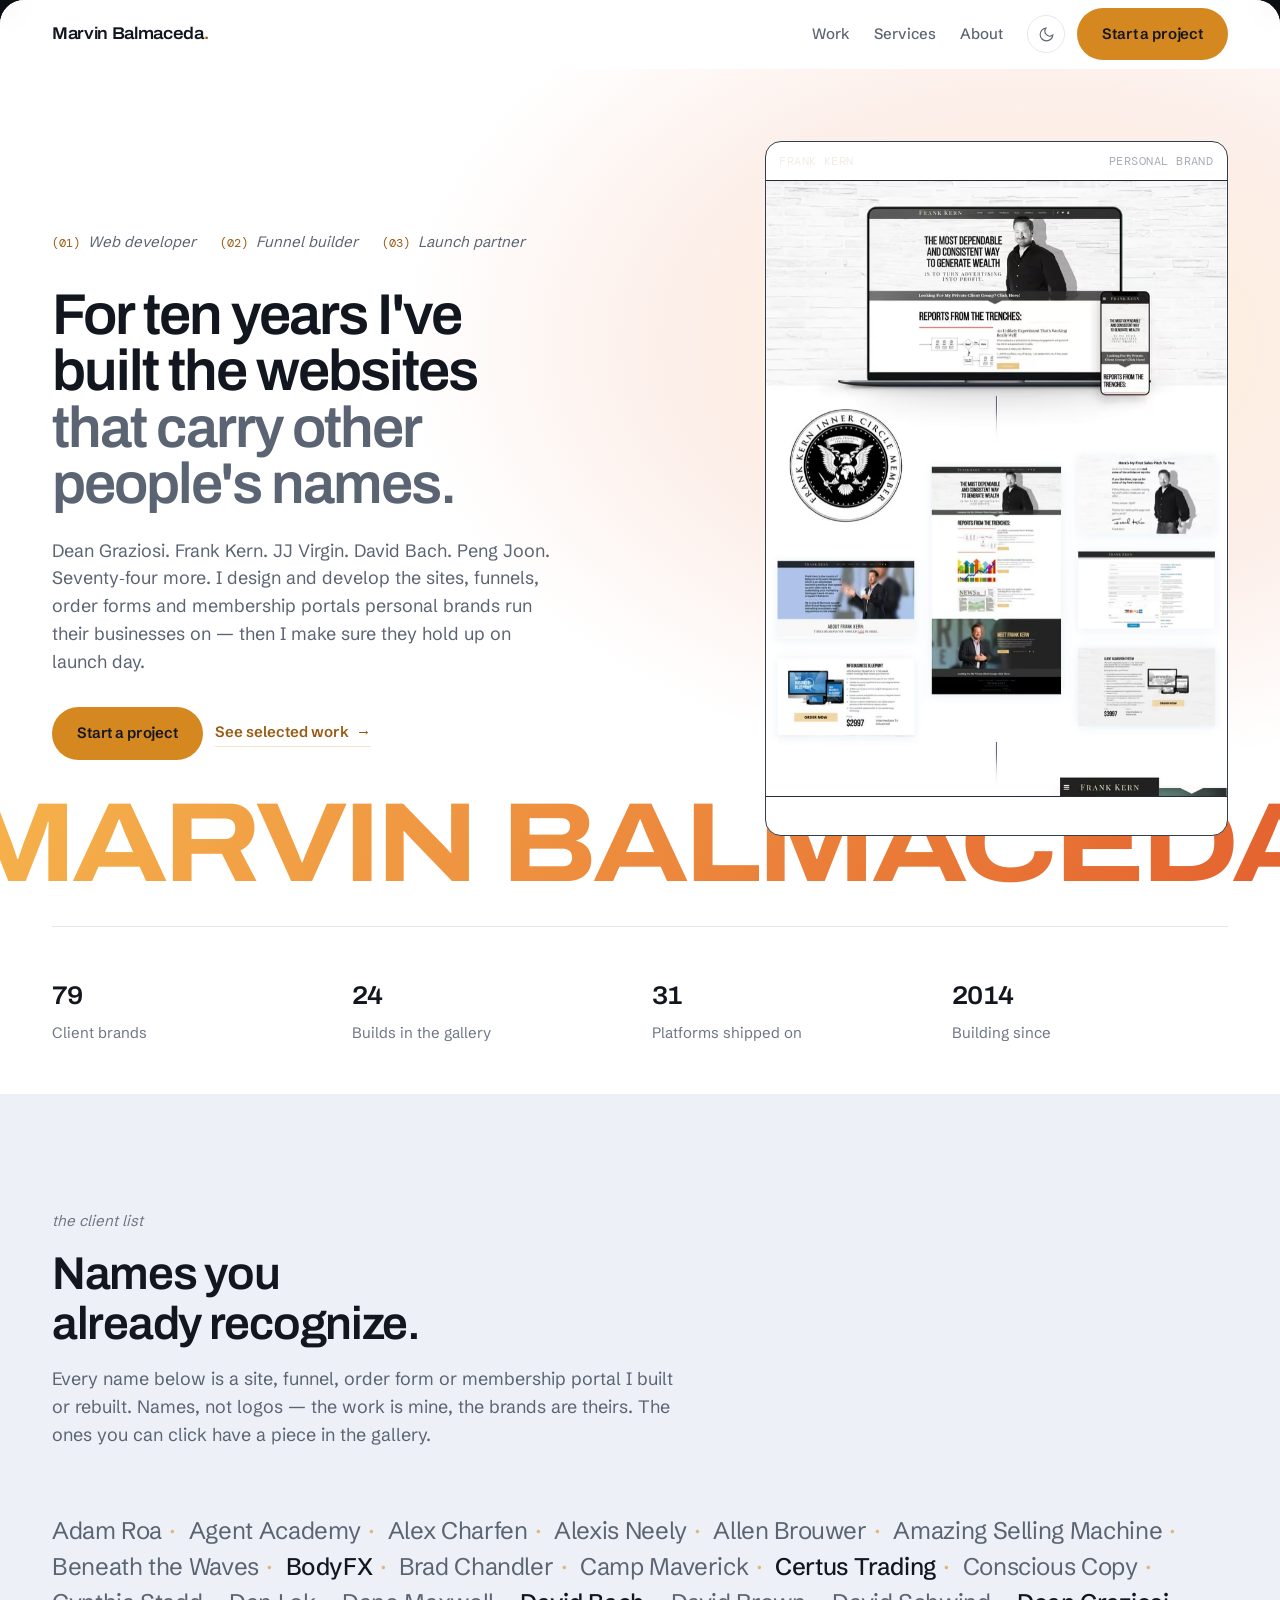
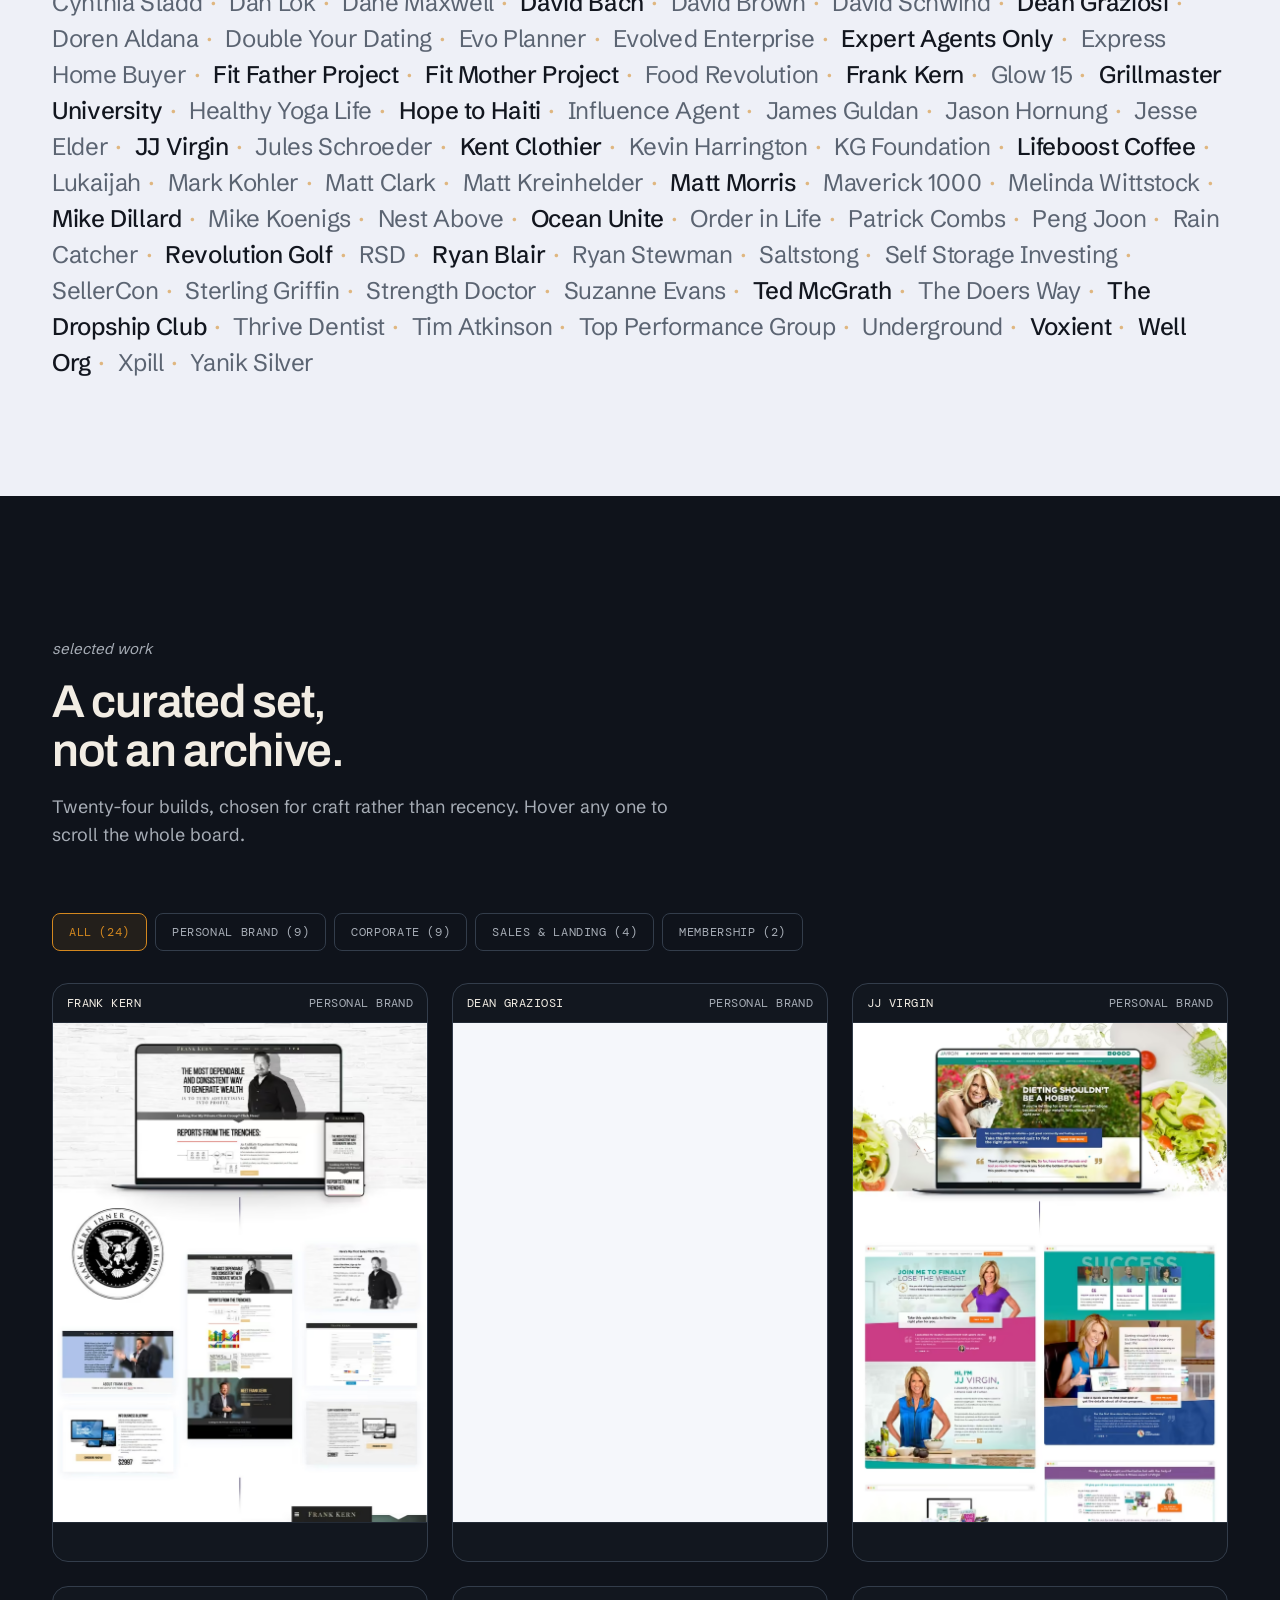
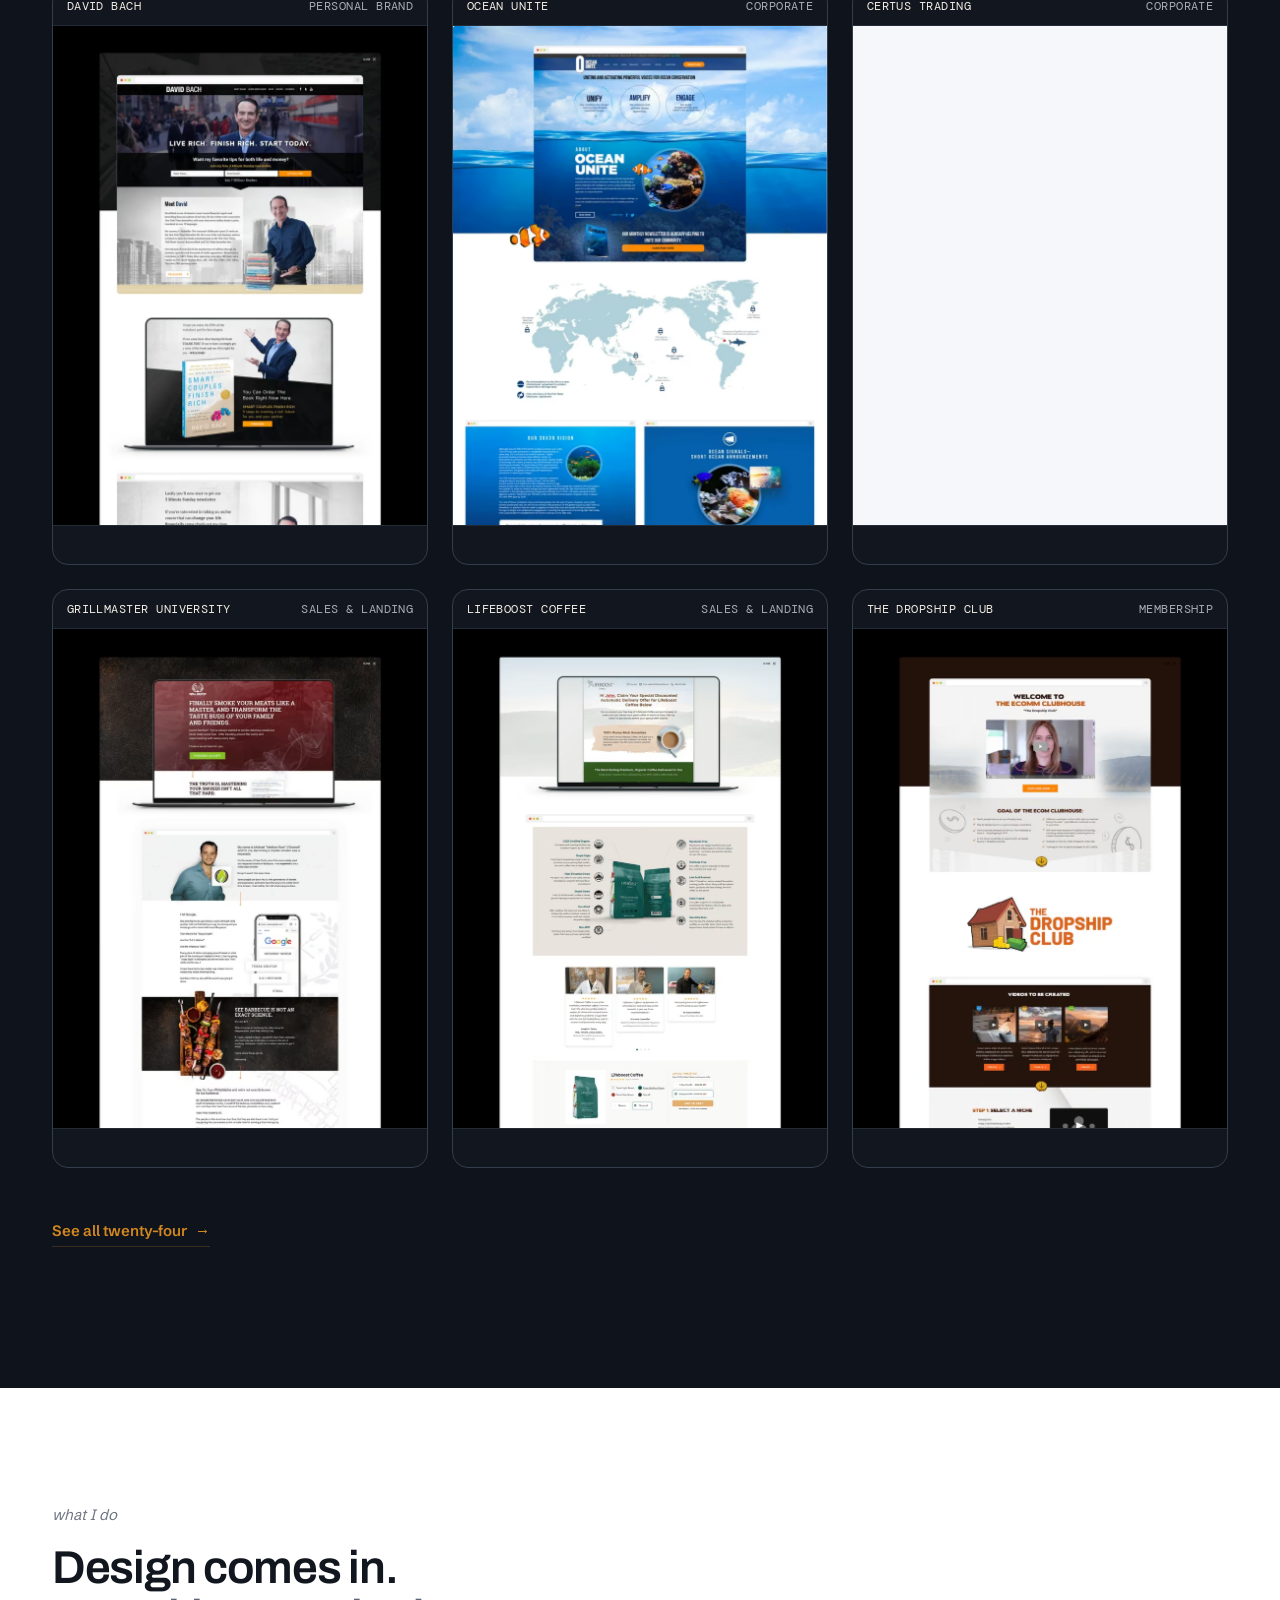
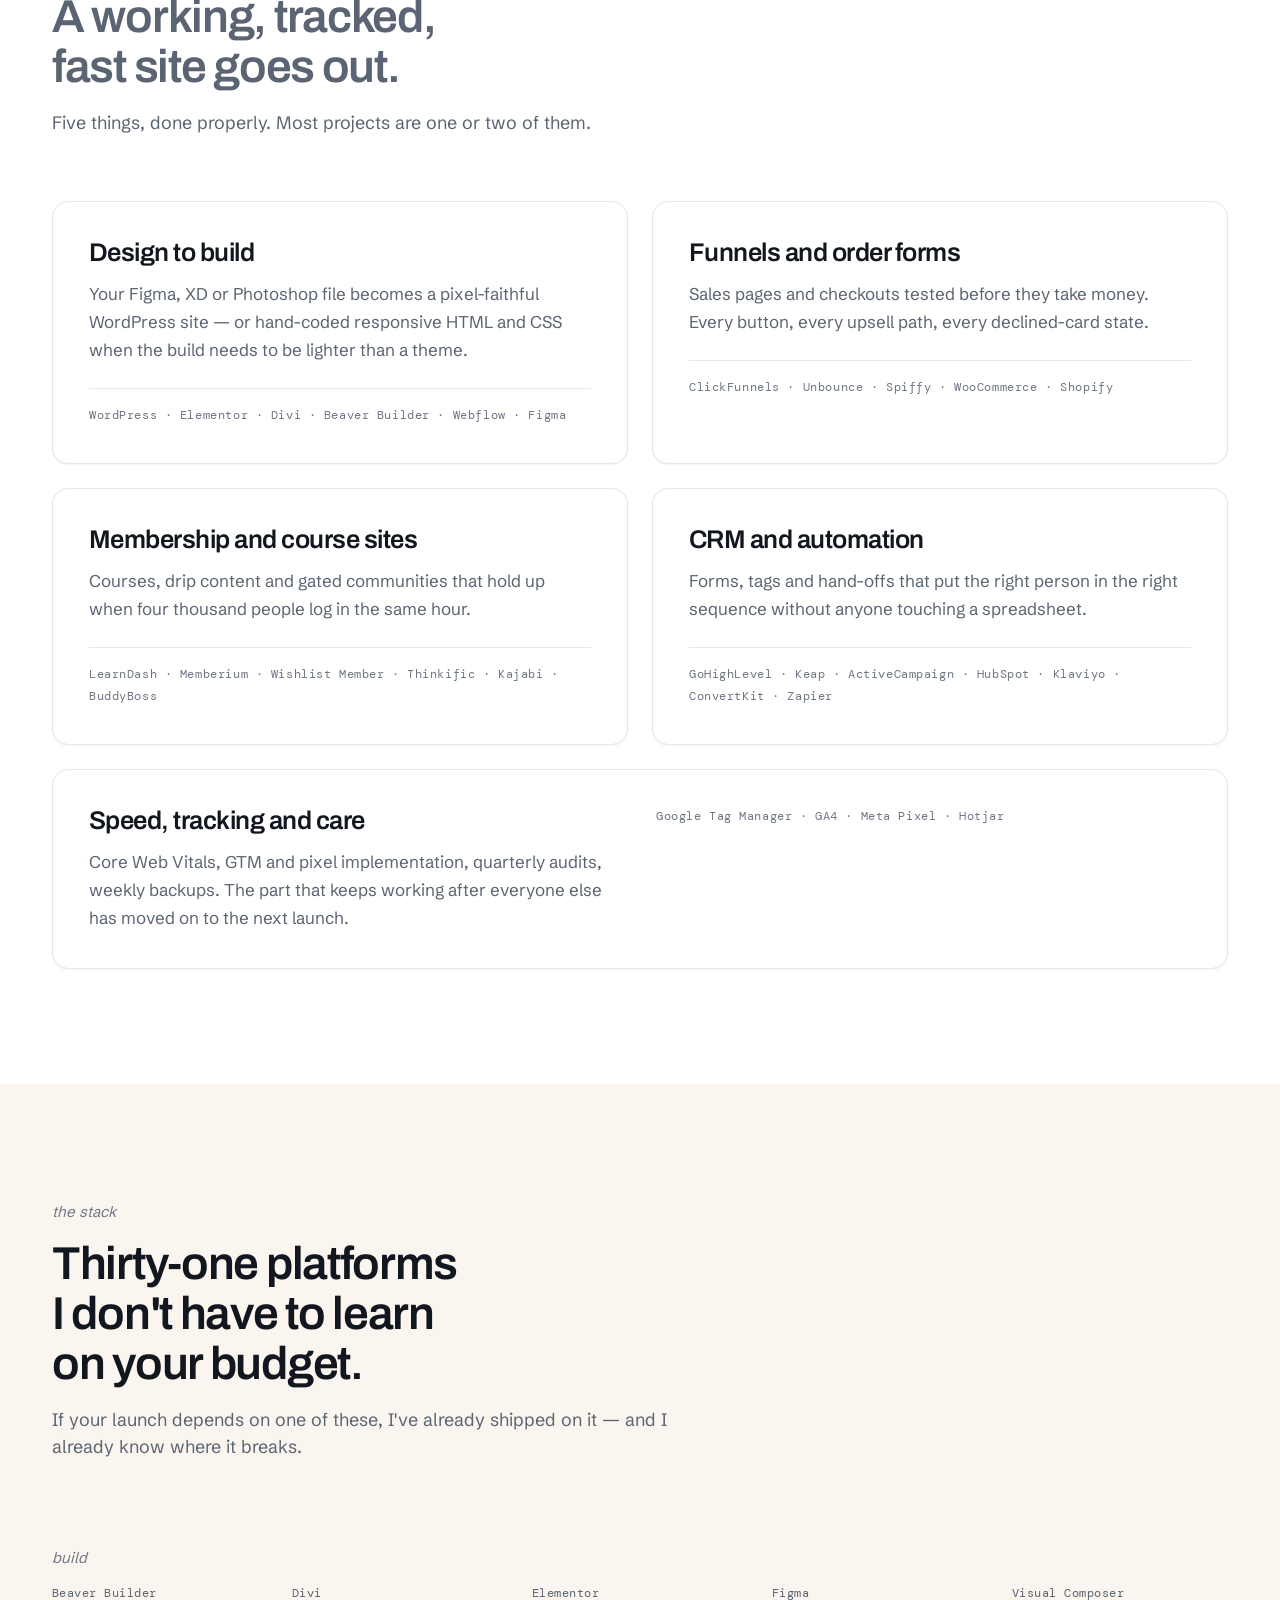
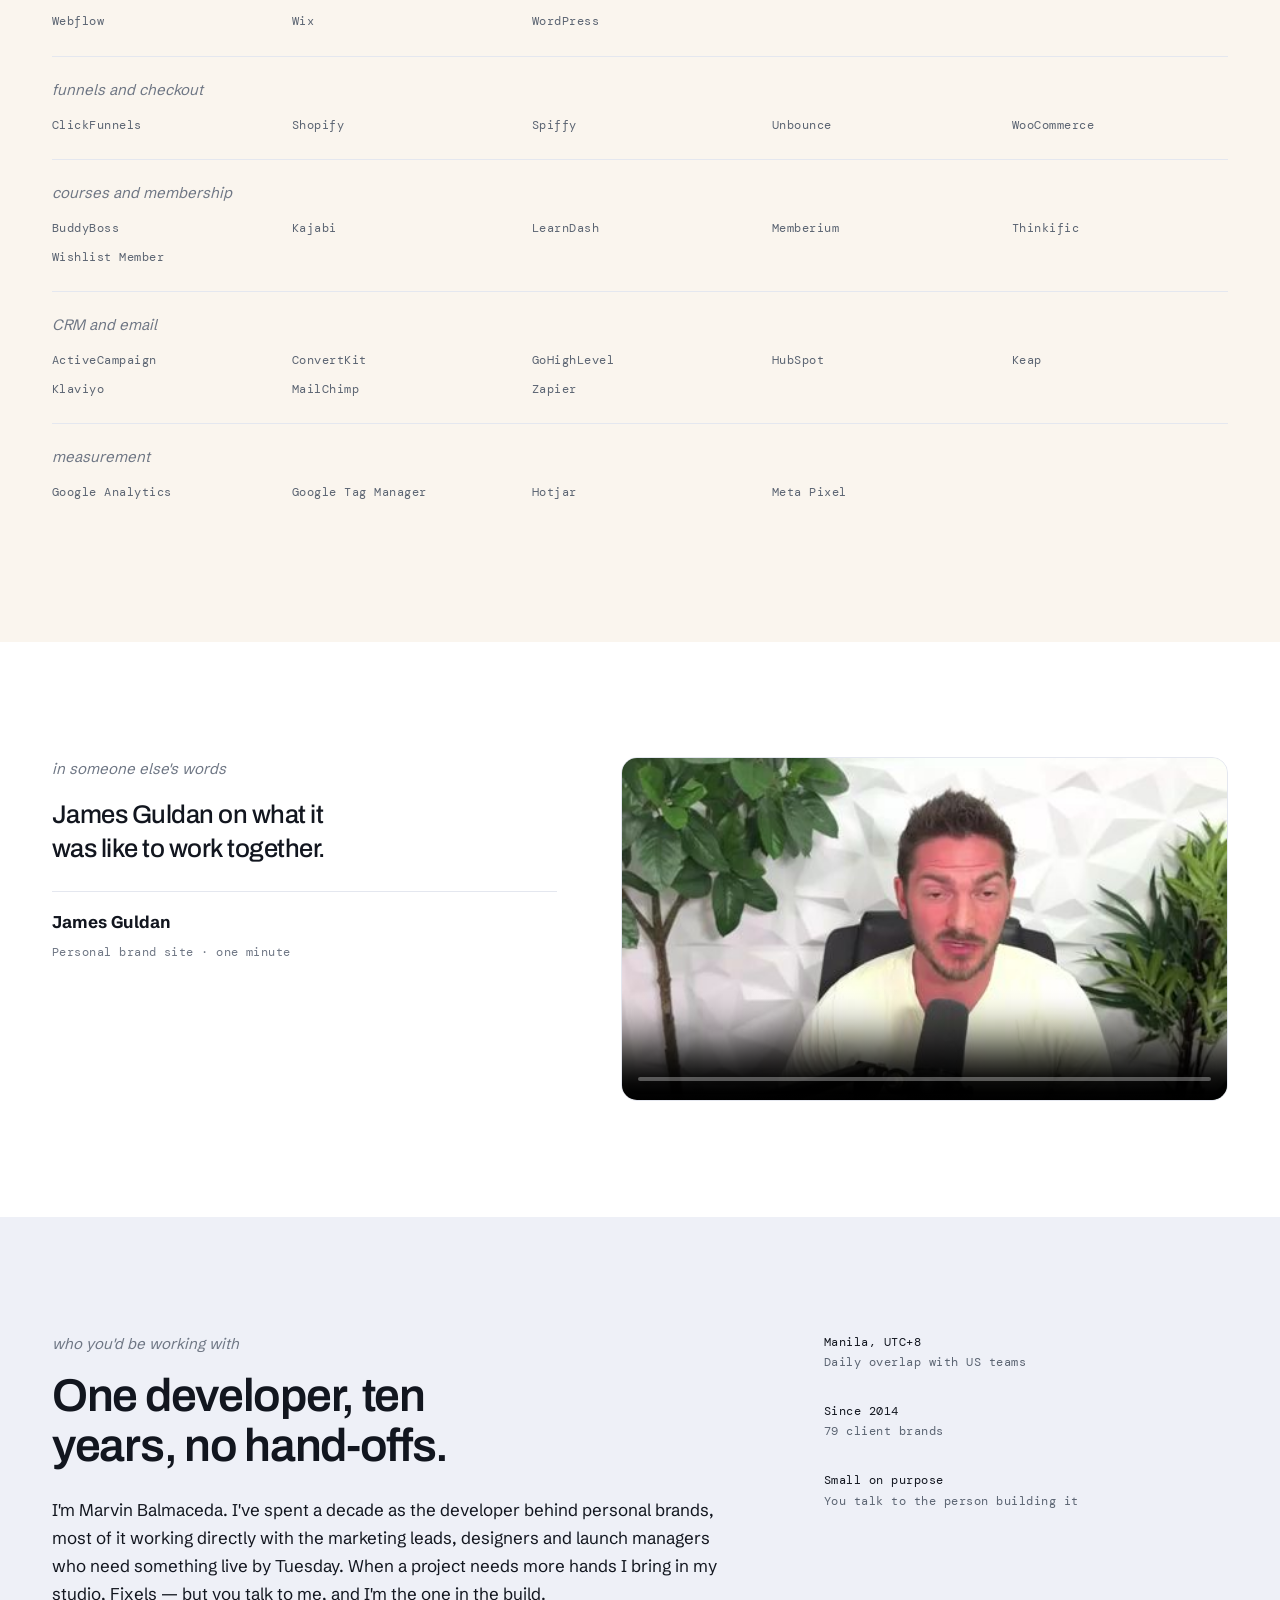
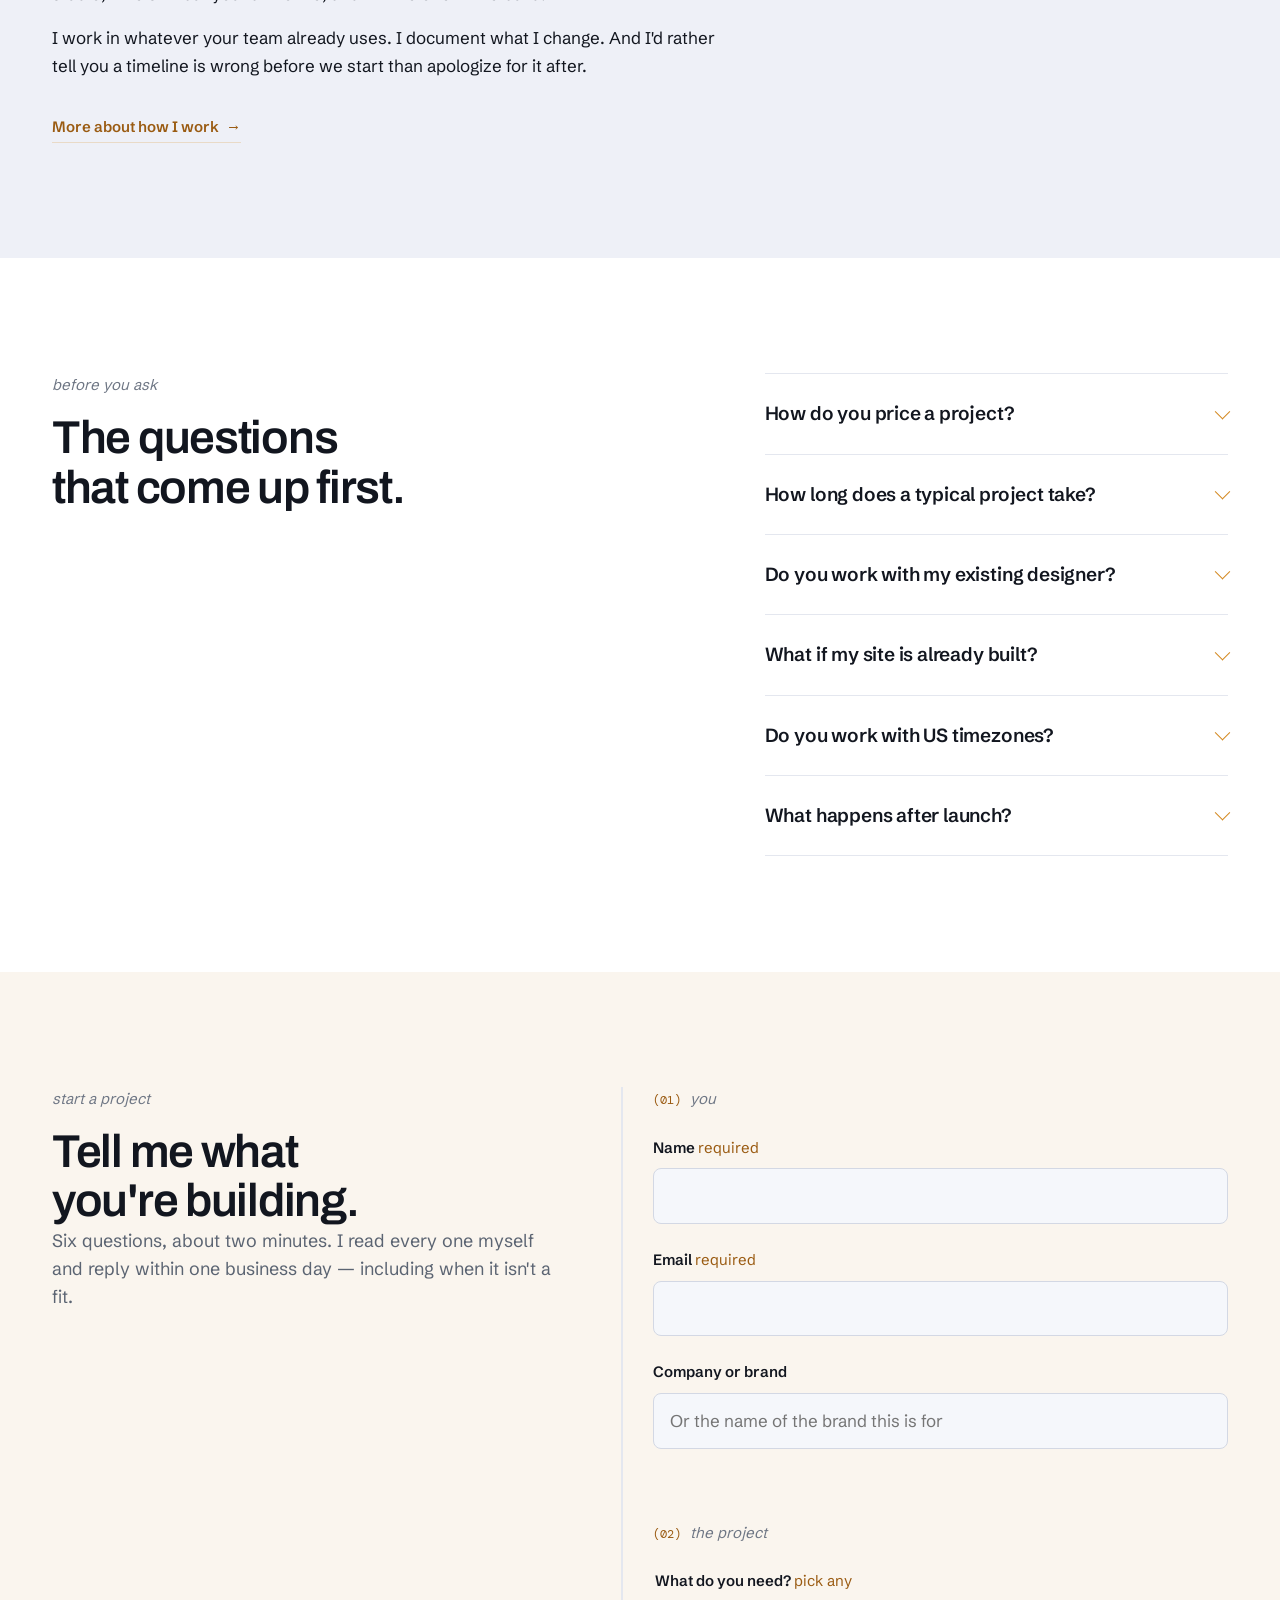
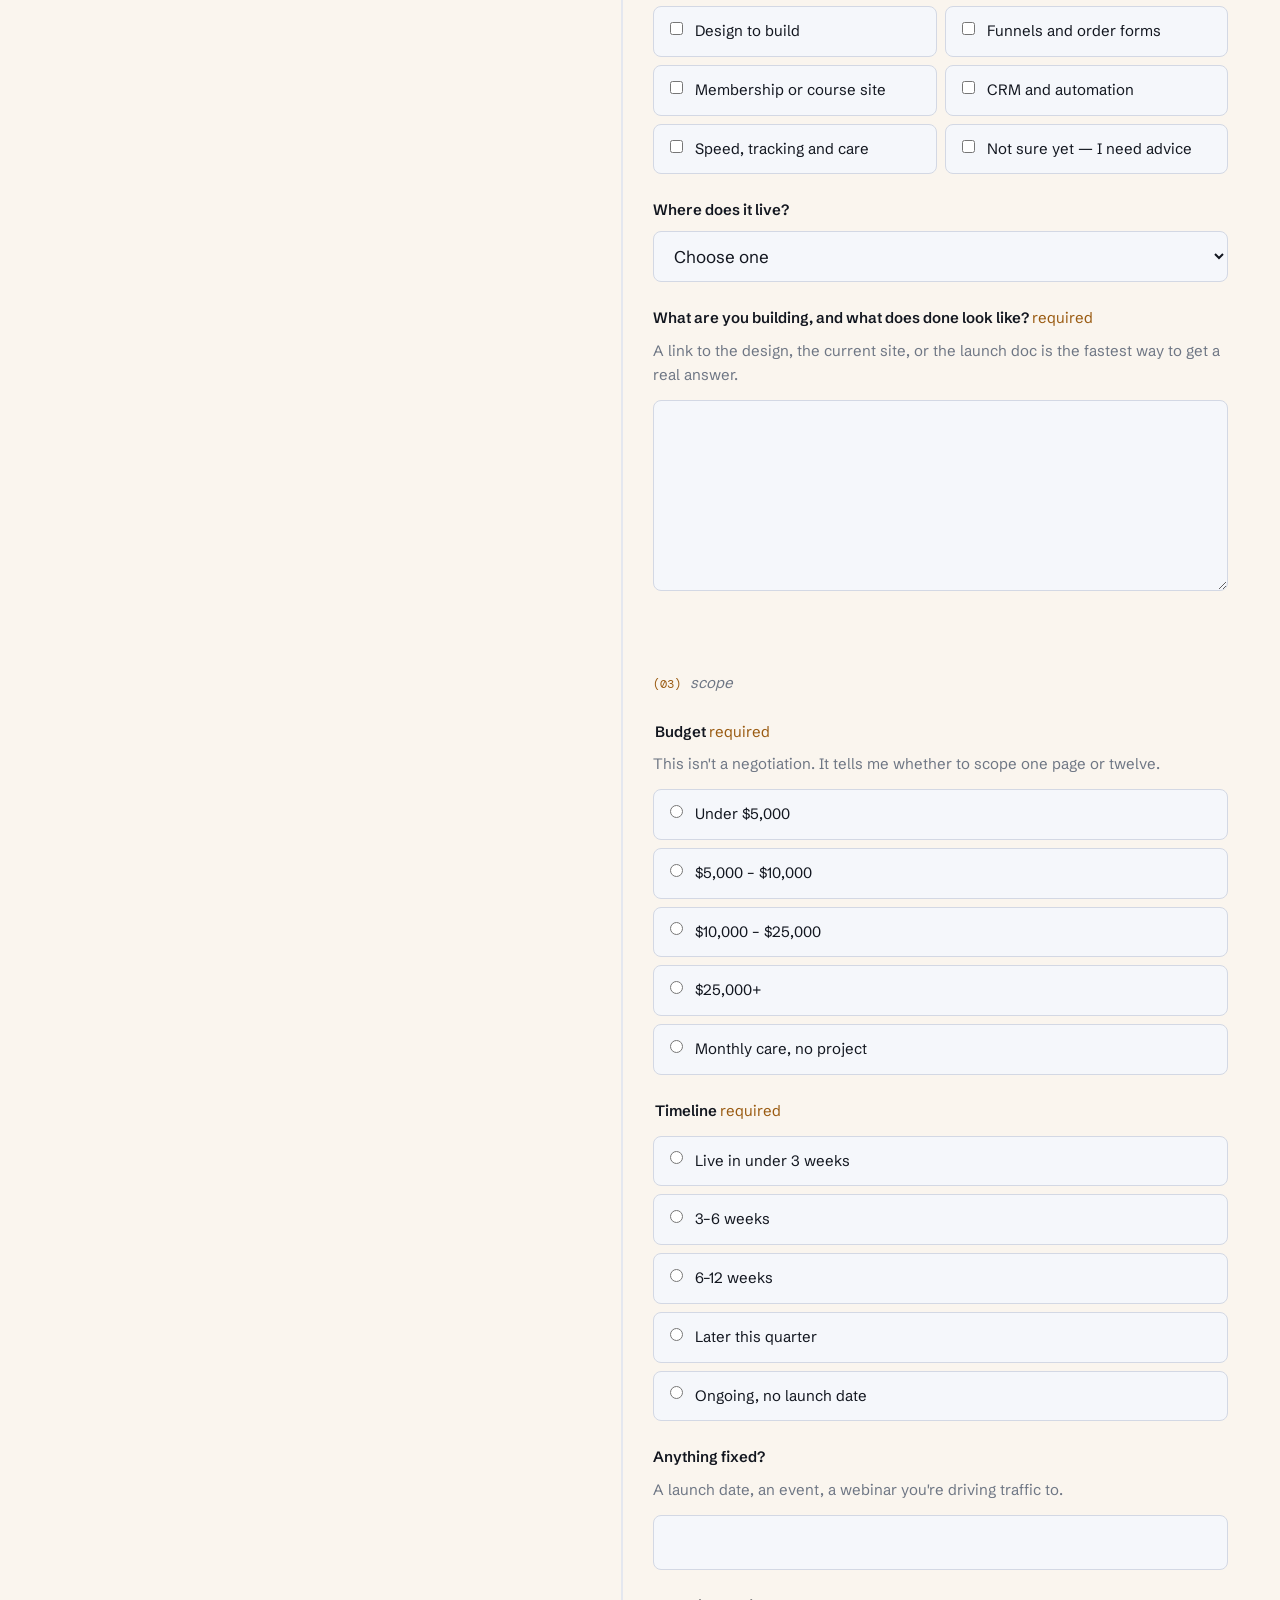
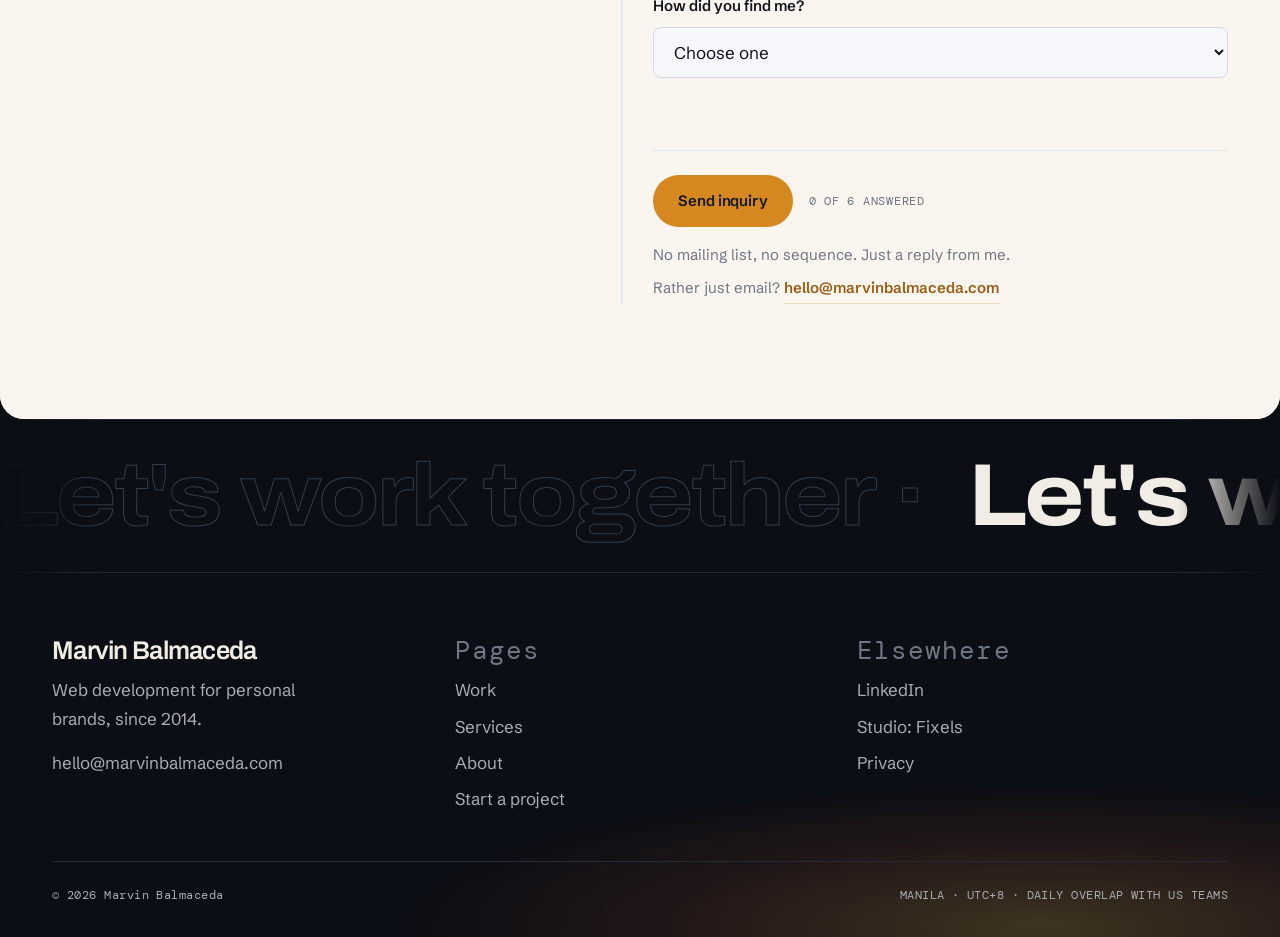
==== index.html @ 87df832a "mysite version 1" ====
<!doctype html>
<html lang="en">
<head>
<meta charset="utf-8">
<meta name="viewport" content="width=device-width, initial-scale=1">
<title>Marvin Balmaceda — Web developer for personal brands</title>
<meta name="description" content="For ten years I've built the sites, funnels, order forms and membership portals behind 79 recognizable personal brands — Dean Graziosi, Frank Kern, JJ Virgin, David Bach. Design in, working site out.">
<link rel="canonical" href="https://marvinbalmaceda.com/">
<!--HEAD-->
<meta name="color-scheme" content="light dark">
<meta name="theme-color" content="#FFFFFF" media="(prefers-color-scheme: light)">
<meta name="theme-color" content="#0B0E14" media="(prefers-color-scheme: dark)">
<meta name="twitter:card" content="summary_large_image">

<!-- Theme, resolved before first paint so there is no flash of the wrong one.
     Kept inline and tiny on purpose: an external file would race the stylesheet. -->
<script>
  (function () {
    var t = localStorage.getItem('theme');
    if (t) document.documentElement.dataset.theme = t;
    document.documentElement.className = 'js';
  })();
</script>

<link rel="preload" href="fonts/archivo-var.woff2" as="font" type="font/woff2" crossorigin>
<link rel="preload" href="fonts/schibsted-var.woff2" as="font" type="font/woff2" crossorigin>
<link rel="stylesheet" href="css/tokens.css">
<link rel="stylesheet" href="css/base.css">
<link rel="stylesheet" href="css/components.css">
<link rel="stylesheet" href="css/sections.css">
<link rel="icon" href="img/favicon.svg" type="image/svg+xml">
        <!--/HEAD-->

<script type="application/ld+json">
{
  "@context": "https://schema.org",
  "@graph": [
    {
      "@type": "Person",
      "@id": "https://marvinbalmaceda.com/#marvin",
      "name": "Marvin Balmaceda",
      "url": "https://marvinbalmaceda.com/",
      "jobTitle": "Web Developer",
      "description": "Web developer specialising in sites, funnels, order forms and membership portals for personal brands.",
      "address": { "@type": "PostalAddress", "addressCountry": "PH" },
      "knowsAbout": ["WordPress","Elementor","ClickFunnels","LearnDash","Memberium","GoHighLevel","Keap","ActiveCampaign","WooCommerce","Shopify","Kajabi","BuddyBoss","Thinkific","Webflow","Zapier","Google Tag Manager"]
    },
    {
      "@type": "ProfessionalService",
      "@id": "https://marvinbalmaceda.com/#practice",
      "name": "Marvin Balmaceda — Web Development",
      "url": "https://marvinbalmaceda.com/",
      "provider": { "@id": "https://marvinbalmaceda.com/#marvin" },
      "areaServed": "Worldwide",
      "hasOfferCatalog": {
        "@type": "OfferCatalog",
        "name": "Services",
        "itemListElement": [
          { "@type": "Offer", "itemOffered": { "@type": "Service", "name": "Design to build" } },
          { "@type": "Offer", "itemOffered": { "@type": "Service", "name": "Funnels and order forms" } },
          { "@type": "Offer", "itemOffered": { "@type": "Service", "name": "Membership and course sites" } },
          { "@type": "Offer", "itemOffered": { "@type": "Service", "name": "CRM and automation" } },
          { "@type": "Offer", "itemOffered": { "@type": "Service", "name": "Speed, tracking and care" } }
        ]
      }
    },
    {
      "@type": "FAQPage",
      "@id": "https://marvinbalmaceda.com/#faq",
      "mainEntity": [
        { "@type": "Question", "name": "How do you price a project?", "acceptedAnswer": { "@type": "Answer", "text": "Every project is a fixed fee against a written scope, quoted after one short conversation. You know the number before anything starts. If the scope changes I send a change note with a new number before I build it." } },
        { "@type": "Question", "name": "How long does a typical project take?", "acceptedAnswer": { "@type": "Answer", "text": "A landing page or order form is usually days. A full brand site is three to six weeks depending on how settled the design is. A membership or course build runs longer because the testing matters more than the building." } },
        { "@type": "Question", "name": "Do you work with my existing designer?", "acceptedAnswer": { "@type": "Answer", "text": "Often. A large share of my work is building someone else's design faithfully — Figma, XD or Photoshop. I flag the places a design will fight the platform before I start, not after." } },
        { "@type": "Question", "name": "What if my site is already built?", "acceptedAnswer": { "@type": "Answer", "text": "Then it is a rebuild, a rescue or a care plan. I audit what is there first and tell you which of the three it actually is, even when that is the smaller job." } },
        { "@type": "Question", "name": "Do you work with US timezones?", "acceptedAnswer": { "@type": "Answer", "text": "Yes. I am in Manila, UTC+8, and I hold a daily overlap with US teams. Most clients have never found the timezone to be the constraint." } },
        { "@type": "Question", "name": "What happens after launch?", "acceptedAnswer": { "@type": "Answer", "text": "Either I hand over documented and you take it from there, or I stay on a flat monthly retainer for updates, backups, speed and tracking. Both are fine. Neither is automatic." } }
      ]
    }
  ]
}
</script>
</head>

<body>
<a class="skip" href="#main">Skip to content</a>

<div class="page">

  <!--NAV-->
<header class="nav" id="nav">
    <div class="wrap nav__inner">
      <a class="nav__mark" href="index.html">Marvin Balmaceda<span class="dot">.</span></a>
      <nav class="nav__links" id="navlinks" aria-label="Main">
        <a href="work.html">Work</a>
        <a href="services.html">Services</a>
        <a href="about.html">About</a>
        <a class="btn btn--primary nav__cta-m" href="start.html">Start a project</a>
      </nav>
      <div class="nav__tools">
        <button class="theme-toggle" id="theme" type="button" aria-label="Switch to dark theme">
          <svg class="i-moon" viewBox="0 0 24 24" aria-hidden="true"><path d="M21 12.8A9 9 0 1 1 11.2 3a7 7 0 0 0 9.8 9.8Z"/></svg>
          <svg class="i-sun" viewBox="0 0 24 24" aria-hidden="true"><circle cx="12" cy="12" r="4"/><path d="M12 2v2m0 16v2M2 12h2m16 0h2M4.9 4.9l1.4 1.4m11.4 11.4 1.4 1.4M19.1 4.9l-1.4 1.4M6.3 17.7l-1.4 1.4"/></svg>
        </button>
        <a class="btn btn--primary nav__cta" href="start.html">Start a project</a>
        <button class="nav__burger" id="burger" type="button" aria-label="Open menu" aria-expanded="false" aria-controls="navlinks">
          <span></span><span></span><span></span>
        </button>
      </div>
    </div>
  </header>
        <!--/NAV-->

  <main id="main">

    <!-- ============ HERO ============ -->
    <section class="hero">
      <div class="hero__glow" aria-hidden="true"></div>
      <span class="hero__ghost" aria-hidden="true">MARVIN BALMACEDA</span>

      <div class="wrap hero__inner">
        <div class="hero__type">
          <ol class="roles">
            <li><span>(01)</span> <em>Web developer</em></li>
            <li><span>(02)</span> <em>Funnel builder</em></li>
            <li><span>(03)</span> <em>Launch partner</em></li>
          </ol>
          <h1>For ten years I've built the websites <span class="dim">that carry other people's names.</span></h1>
          <p class="lede">Dean Graziosi. Frank Kern. JJ Virgin. David Bach. Peng Joon. Seventy&#8209;four more. I design and develop the sites, funnels, order forms and membership portals personal brands run their businesses on — then I make sure they hold up on launch day.</p>
          <div class="hero__cta">
            <a class="btn btn--primary" href="#inquiry">Start a project</a>
            <a class="link-arrow" href="#work">See selected work <span aria-hidden="true">&rarr;</span></a>
          </div>
        </div>

        <!-- The work occludes his name. That is the thesis, rendered literally. -->
        <div class="hero__figure">
          <!--HERO_CARD-->
        <article class="work-card reveal" data-cat="personal-brand" style="--pan:26.14%;--reveal-delay:0ms">
          <a class="work-card__link" href="#p-frank-kern" data-piece="frank-kern">
            <span class="work-card__chrome">
              <span class="work-card__client">Frank Kern</span>
              <span class="work-card__cat">Personal Brand</span>
            </span>
            <span class="work-card__frame">
              <picture>
                <source srcset="img/work/frank-kern.avif" type="image/avif">
                <source srcset="img/work/frank-kern.webp" type="image/webp">
                <img src="img/work/frank-kern.jpg" alt="Frank Kern — website built by Marvin Balmaceda"
                     width="760" height="1372"
                     fetchpriority="high" decoding="async">
              </picture>
            </span>
            <span class="work-card__spec">
              <span class="work-card__height"></span>
              <span class="work-card__view">Open</span>
            </span>
          </a>
        </article>
        <!--/HERO_CARD-->
        </div>
      </div>
    </section>

    <!-- ============ STATS ============ -->
    <section class="band-base">
      <div class="wrap">
        <dl class="stats">
          <div><dt class="stat__n">79</dt><dd class="stat__l">Client brands</dd></div>
          <div><dt class="stat__n">24</dt><dd class="stat__l">Builds in the gallery</dd></div>
          <div><dt class="stat__n">31</dt><dd class="stat__l">Platforms shipped on</dd></div>
          <div><dt class="stat__n">2014</dt><dd class="stat__l">Building since</dd></div>
        </dl>
      </div>
    </section>

    <!-- ============ NAME WALL ============ -->
    <section class="section band-tint" id="clients">
      <div class="wrap">
        <div class="section-head reveal">
          <p class="label">the client list</p>
          <h2>Names you already recognize.</h2>
          <p class="lede">Every name below is a site, funnel, order form or membership portal I built or rebuilt. Names, not logos — the work is mine, the brands are theirs. The ones you can click have a piece in the gallery.</p>
        </div>
        <p class="namewall reveal">
        <!--NAMES-->
        <span>Adam Roa</span><i>&middot;</i>
        <span>Agent Academy</span><i>&middot;</i>
        <span>Alex Charfen</span><i>&middot;</i>
        <span>Alexis Neely</span><i>&middot;</i>
        <span>Allen Brouwer</span><i>&middot;</i>
        <span>Amazing Selling Machine</span><i>&middot;</i>
        <span>Beneath the Waves</span><i>&middot;</i>
        <a href="#p-bodyfx">BodyFX</a><i>&middot;</i>
        <span>Brad Chandler</span><i>&middot;</i>
        <span>Camp Maverick</span><i>&middot;</i>
        <a href="#p-certus-trading">Certus Trading</a><i>&middot;</i>
        <span>Conscious Copy</span><i>&middot;</i>
        <span>Cynthia Stadd</span><i>&middot;</i>
        <span>Dan Lok</span><i>&middot;</i>
        <span>Dane Maxwell</span><i>&middot;</i>
        <a href="#p-david-bach">David Bach</a><i>&middot;</i>
        <span>David Brown</span><i>&middot;</i>
        <span>David Schwind</span><i>&middot;</i>
        <a href="#p-dean-graziosi">Dean Graziosi</a><i>&middot;</i>
        <span>Doren Aldana</span><i>&middot;</i>
        <span>Double Your Dating</span><i>&middot;</i>
        <span>Evo Planner</span><i>&middot;</i>
        <span>Evolved Enterprise</span><i>&middot;</i>
        <a href="#p-expert-agents">Expert Agents Only</a><i>&middot;</i>
        <span>Express Home Buyer</span><i>&middot;</i>
        <a href="#p-fit-father">Fit Father Project</a><i>&middot;</i>
        <a href="#p-fit-mother">Fit Mother Project</a><i>&middot;</i>
        <span>Food Revolution</span><i>&middot;</i>
        <a href="#p-frank-kern">Frank Kern</a><i>&middot;</i>
        <span>Glow 15</span><i>&middot;</i>
        <a href="#p-grillmaster">Grillmaster University</a><i>&middot;</i>
        <span>Healthy Yoga Life</span><i>&middot;</i>
        <a href="#p-hope-to-haiti">Hope to Haiti</a><i>&middot;</i>
        <span>Influence Agent</span><i>&middot;</i>
        <span>James Guldan</span><i>&middot;</i>
        <span>Jason Hornung</span><i>&middot;</i>
        <span>Jesse Elder</span><i>&middot;</i>
        <a href="#p-jj-virgin">JJ Virgin</a><i>&middot;</i>
        <span>Jules Schroeder</span><i>&middot;</i>
        <a href="#p-kent-clothier">Kent Clothier</a><i>&middot;</i>
        <span>Kevin Harrington</span><i>&middot;</i>
        <span>KG Foundation</span><i>&middot;</i>
        <a href="#p-lifeboost-coffee">Lifeboost Coffee</a><i>&middot;</i>
        <span>Lukaijah</span><i>&middot;</i>
        <span>Mark Kohler</span><i>&middot;</i>
        <span>Matt Clark</span><i>&middot;</i>
        <span>Matt Kreinhelder</span><i>&middot;</i>
        <a href="#p-matt-morris">Matt Morris</a><i>&middot;</i>
        <span>Maverick 1000</span><i>&middot;</i>
        <span>Melinda Wittstock</span><i>&middot;</i>
        <a href="#p-mike-dillard">Mike Dillard</a><i>&middot;</i>
        <span>Mike Koenigs</span><i>&middot;</i>
        <span>Nest Above</span><i>&middot;</i>
        <a href="#p-ocean-unite">Ocean Unite</a><i>&middot;</i>
        <span>Order in Life</span><i>&middot;</i>
        <span>Patrick Combs</span><i>&middot;</i>
        <span>Peng Joon</span><i>&middot;</i>
        <span>Rain Catcher</span><i>&middot;</i>
        <a href="#p-revolution-golf">Revolution Golf</a><i>&middot;</i>
        <span>RSD</span><i>&middot;</i>
        <a href="#p-ryan-blair">Ryan Blair</a><i>&middot;</i>
        <span>Ryan Stewman</span><i>&middot;</i>
        <span>Saltstong</span><i>&middot;</i>
        <span>Self Storage Investing</span><i>&middot;</i>
        <span>SellerCon</span><i>&middot;</i>
        <span>Sterling Griffin</span><i>&middot;</i>
        <span>Strength Doctor</span><i>&middot;</i>
        <span>Suzanne Evans</span><i>&middot;</i>
        <a href="#p-ted-mcgrath">Ted McGrath</a><i>&middot;</i>
        <span>The Doers Way</span><i>&middot;</i>
        <a href="#p-dropship-club">The Dropship Club</a><i>&middot;</i>
        <span>Thrive Dentist</span><i>&middot;</i>
        <span>Tim Atkinson</span><i>&middot;</i>
        <span>Top Performance Group</span><i>&middot;</i>
        <span>Underground</span><i>&middot;</i>
        <a href="#p-voxient">Voxient</a><i>&middot;</i>
        <a href="#p-wellorg-media">Well Org</a><i>&middot;</i>
        <span>Xpill</span><i>&middot;</i>
        <span>Yanik Silver</span>
        <!--/NAMES-->
        </p>
      </div>
    </section>

    <!-- ============ WORK ============ -->
    <section class="band-ink" id="work" style="padding-block: var(--gallery-y)">
      <div class="wrap">
        <div class="section-head reveal">
          <p class="label">selected work</p>
          <h2>A curated set, not an archive.</h2>
          <p class="lede">Twenty-four builds, chosen for craft rather than recency. Hover any one to scroll the whole board.</p>
        </div>

        <div class="filters" role="group" aria-label="Filter work by type">
          <button class="chip" type="button" data-filter="all" aria-pressed="true">All (24)</button>
          <button class="chip" type="button" data-filter="personal-brand" aria-pressed="false">Personal Brand (9)</button>
          <button class="chip" type="button" data-filter="corporate" aria-pressed="false">Corporate (9)</button>
          <button class="chip" type="button" data-filter="sales-landing" aria-pressed="false">Sales &amp; Landing (4)</button>
          <button class="chip" type="button" data-filter="membership" aria-pressed="false">Membership (2)</button>
        </div>
        <p class="visually-hidden" role="status" id="filter-status"></p>

        <div class="work-grid" id="grid">
        <!--CARDS-->
        <article class="work-card reveal" data-cat="personal-brand" style="--pan:26.14%;--reveal-delay:0ms">
          <a class="work-card__link" href="#p-frank-kern" data-piece="frank-kern">
            <span class="work-card__chrome">
              <span class="work-card__client">Frank Kern</span>
              <span class="work-card__cat">Personal Brand</span>
            </span>
            <span class="work-card__frame">
              <picture>
                <source srcset="img/work/frank-kern.avif" type="image/avif">
                <source srcset="img/work/frank-kern.webp" type="image/webp">
                <img src="img/work/frank-kern.jpg" alt="Frank Kern — website built by Marvin Balmaceda"
                     width="760" height="1372"
                     fetchpriority="high" decoding="async">
              </picture>
            </span>
            <span class="work-card__spec">
              <span class="work-card__height"></span>
              <span class="work-card__view">Open</span>
            </span>
          </a>
        </article>
        <article class="work-card reveal" data-cat="personal-brand" style="--pan:18.93%;--reveal-delay:60ms">
          <a class="work-card__link" href="#p-dean-graziosi" data-piece="dean-graziosi">
            <span class="work-card__chrome">
              <span class="work-card__client">Dean Graziosi</span>
              <span class="work-card__cat">Personal Brand</span>
            </span>
            <span class="work-card__frame">
              <picture>
                <source srcset="img/work/dean-graziosi.avif" type="image/avif">
                <source srcset="img/work/dean-graziosi.webp" type="image/webp">
                <img src="img/work/dean-graziosi.jpg" alt="Dean Graziosi — website built by Marvin Balmaceda"
                     width="760" height="1250"
                     fetchpriority="high" decoding="async">
              </picture>
            </span>
            <span class="work-card__spec">
              <span class="work-card__height"></span>
              <span class="work-card__view">Open</span>
            </span>
          </a>
        </article>
        <article class="work-card reveal" data-cat="personal-brand" style="--pan:31.58%;--reveal-delay:120ms">
          <a class="work-card__link" href="#p-jj-virgin" data-piece="jj-virgin">
            <span class="work-card__chrome">
              <span class="work-card__client">JJ Virgin</span>
              <span class="work-card__cat">Personal Brand</span>
            </span>
            <span class="work-card__frame">
              <picture>
                <source srcset="img/work/jj-virgin.avif" type="image/avif">
                <source srcset="img/work/jj-virgin.webp" type="image/webp">
                <img src="img/work/jj-virgin.jpg" alt="JJ Virgin — website built by Marvin Balmaceda"
                     width="760" height="1481"
                     fetchpriority="high" decoding="async">
              </picture>
            </span>
            <span class="work-card__spec">
              <span class="work-card__height"></span>
              <span class="work-card__view">Open</span>
            </span>
          </a>
        </article>
        <article class="work-card reveal" data-cat="personal-brand" style="--pan:40.04%;--reveal-delay:0ms">
          <a class="work-card__link" href="#p-david-bach" data-piece="david-bach">
            <span class="work-card__chrome">
              <span class="work-card__client">David Bach</span>
              <span class="work-card__cat">Personal Brand</span>
            </span>
            <span class="work-card__frame">
              <picture>
                <source srcset="img/work/david-bach.avif" type="image/avif">
                <source srcset="img/work/david-bach.webp" type="image/webp">
                <img src="img/work/david-bach.jpg" alt="David Bach — website built by Marvin Balmaceda"
                     width="760" height="1690"
                     loading="lazy" decoding="async">
              </picture>
            </span>
            <span class="work-card__spec">
              <span class="work-card__height"></span>
              <span class="work-card__view">Open</span>
            </span>
          </a>
        </article>
        <article class="work-card reveal" data-cat="corporate" style="--pan:36.27%;--reveal-delay:60ms">
          <a class="work-card__link" href="#p-ocean-unite" data-piece="ocean-unite">
            <span class="work-card__chrome">
              <span class="work-card__client">Ocean Unite</span>
              <span class="work-card__cat">Corporate</span>
            </span>
            <span class="work-card__frame">
              <picture>
                <source srcset="img/work/ocean-unite.avif" type="image/avif">
                <source srcset="img/work/ocean-unite.webp" type="image/webp">
                <img src="img/work/ocean-unite.jpg" alt="Ocean Unite — website built by Marvin Balmaceda"
                     width="760" height="1590"
                     loading="lazy" decoding="async">
              </picture>
            </span>
            <span class="work-card__spec">
              <span class="work-card__height"></span>
              <span class="work-card__view">Open</span>
            </span>
          </a>
        </article>
        <article class="work-card reveal" data-cat="corporate" style="--pan:57.44%;--reveal-delay:120ms">
          <a class="work-card__link" href="#p-certus-trading" data-piece="certus-trading">
            <span class="work-card__chrome">
              <span class="work-card__client">Certus Trading</span>
              <span class="work-card__cat">Corporate</span>
            </span>
            <span class="work-card__frame">
              <picture>
                <source srcset="img/work/certus-trading.avif" type="image/avif">
                <source srcset="img/work/certus-trading.webp" type="image/webp">
                <img src="img/work/certus-trading.jpg" alt="Certus Trading — website built by Marvin Balmaceda"
                     width="760" height="2381"
                     loading="lazy" decoding="async">
              </picture>
            </span>
            <span class="work-card__spec">
              <span class="work-card__height"></span>
              <span class="work-card__view">Open</span>
            </span>
          </a>
        </article>
        <article class="work-card reveal" data-cat="sales-landing" style="--pan:56.64%;--reveal-delay:0ms">
          <a class="work-card__link" href="#p-grillmaster" data-piece="grillmaster">
            <span class="work-card__chrome">
              <span class="work-card__client">Grillmaster University</span>
              <span class="work-card__cat">Sales &amp; Landing</span>
            </span>
            <span class="work-card__frame">
              <picture>
                <source srcset="img/work/grillmaster.avif" type="image/avif">
                <source srcset="img/work/grillmaster.webp" type="image/webp">
                <img src="img/work/grillmaster.jpg" alt="Grillmaster University — website built by Marvin Balmaceda"
                     width="760" height="2337"
                     loading="lazy" decoding="async">
              </picture>
            </span>
            <span class="work-card__spec">
              <span class="work-card__height"></span>
              <span class="work-card__view">Open</span>
            </span>
          </a>
        </article>
        <article class="work-card reveal" data-cat="sales-landing" style="--pan:59.90%;--reveal-delay:60ms">
          <a class="work-card__link" href="#p-lifeboost-coffee" data-piece="lifeboost-coffee">
            <span class="work-card__chrome">
              <span class="work-card__client">Lifeboost Coffee</span>
              <span class="work-card__cat">Sales &amp; Landing</span>
            </span>
            <span class="work-card__frame">
              <picture>
                <source srcset="img/work/lifeboost-coffee.avif" type="image/avif">
                <source srcset="img/work/lifeboost-coffee.webp" type="image/webp">
                <img src="img/work/lifeboost-coffee.jpg" alt="Lifeboost Coffee — website built by Marvin Balmaceda"
                     width="760" height="2527"
                     loading="lazy" decoding="async">
              </picture>
            </span>
            <span class="work-card__spec">
              <span class="work-card__height"></span>
              <span class="work-card__view">Open</span>
            </span>
          </a>
        </article>
        <article class="work-card reveal" data-cat="membership" style="--pan:50.98%;--reveal-delay:120ms">
          <a class="work-card__link" href="#p-dropship-club" data-piece="dropship-club">
            <span class="work-card__chrome">
              <span class="work-card__client">The Dropship Club</span>
              <span class="work-card__cat">Membership</span>
            </span>
            <span class="work-card__frame">
              <picture>
                <source srcset="img/work/dropship-club.avif" type="image/avif">
                <source srcset="img/work/dropship-club.webp" type="image/webp">
                <img src="img/work/dropship-club.jpg" alt="The Dropship Club — website built by Marvin Balmaceda"
                     width="760" height="2067"
                     loading="lazy" decoding="async">
              </picture>
            </span>
            <span class="work-card__spec">
              <span class="work-card__height"></span>
              <span class="work-card__view">Open</span>
            </span>
          </a>
        </article>
        <!--/CARDS-->
        </div>

        <p style="margin-top: var(--s12)">
          <a class="link-arrow" href="work.html">See all twenty-four <span aria-hidden="true">&rarr;</span></a>
        </p>
      </div>
    </section>

    <!-- ============ SERVICES ============ -->
    <section class="section band-base" id="services">
      <div class="wrap">
        <div class="section-head reveal">
          <p class="label">what I do</p>
          <h2>Design comes in. <span class="dim">A working, tracked, fast site goes out.</span></h2>
          <p class="lede">Five things, done properly. Most projects are one or two of them.</p>
        </div>

        <div class="services">
          <article class="card reveal">
            <h3>Design to build</h3>
            <p>Your Figma, XD or Photoshop file becomes a pixel-faithful WordPress site — or hand-coded responsive HTML and CSS when the build needs to be lighter than a theme.</p>
            <span class="card__tools">WordPress &middot; Elementor &middot; Divi &middot; Beaver Builder &middot; Webflow &middot; Figma</span>
          </article>

          <article class="card reveal" style="--reveal-delay:60ms">
            <h3>Funnels and order forms</h3>
            <p>Sales pages and checkouts tested before they take money. Every button, every upsell path, every declined-card state.</p>
            <span class="card__tools">ClickFunnels &middot; Unbounce &middot; Spiffy &middot; WooCommerce &middot; Shopify</span>
          </article>

          <article class="card reveal" style="--reveal-delay:120ms">
            <h3>Membership and course sites</h3>
            <p>Courses, drip content and gated communities that hold up when four thousand people log in the same hour.</p>
            <span class="card__tools">LearnDash &middot; Memberium &middot; Wishlist Member &middot; Thinkific &middot; Kajabi &middot; BuddyBoss</span>
          </article>

          <article class="card reveal" style="--reveal-delay:180ms">
            <h3>CRM and automation</h3>
            <p>Forms, tags and hand-offs that put the right person in the right sequence without anyone touching a spreadsheet.</p>
            <span class="card__tools">GoHighLevel &middot; Keap &middot; ActiveCampaign &middot; HubSpot &middot; Klaviyo &middot; ConvertKit &middot; Zapier</span>
          </article>

          <article class="card card--wide reveal">
            <div>
              <h3>Speed, tracking and care</h3>
              <p>Core Web Vitals, GTM and pixel implementation, quarterly audits, weekly backups. The part that keeps working after everyone else has moved on to the next launch.</p>
            </div>
            <span class="card__tools">Google Tag Manager &middot; GA4 &middot; Meta Pixel &middot; Hotjar</span>
          </article>
        </div>
      </div>
    </section>

    <!-- ============ STACK ============ -->
    <section class="section band-warm" id="stack">
      <div class="wrap">
        <div class="section-head reveal">
          <p class="label">the stack</p>
          <h2>Thirty-one platforms I don't have to learn on your budget.</h2>
          <p class="lede">If your launch depends on one of these, I've already shipped on it — and I already know where it breaks.</p>
        </div>

        <div class="reveal">
          <div class="stack__group">
            <h3>build</h3>
            <ul class="stack__list"><li>Beaver Builder</li><li>Divi</li><li>Elementor</li><li>Figma</li><li>Visual Composer</li><li>Webflow</li><li>Wix</li><li>WordPress</li></ul>
          </div>
          <div class="stack__group">
            <h3>funnels and checkout</h3>
            <ul class="stack__list"><li>ClickFunnels</li><li>Shopify</li><li>Spiffy</li><li>Unbounce</li><li>WooCommerce</li></ul>
          </div>
          <div class="stack__group">
            <h3>courses and membership</h3>
            <ul class="stack__list"><li>BuddyBoss</li><li>Kajabi</li><li>LearnDash</li><li>Memberium</li><li>Thinkific</li><li>Wishlist Member</li></ul>
          </div>
          <div class="stack__group">
            <h3>CRM and email</h3>
            <ul class="stack__list"><li>ActiveCampaign</li><li>ConvertKit</li><li>GoHighLevel</li><li>HubSpot</li><li>Keap</li><li>Klaviyo</li><li>MailChimp</li><li>Zapier</li></ul>
          </div>
          <div class="stack__group">
            <h3>measurement</h3>
            <ul class="stack__list"><li>Google Analytics</li><li>Google Tag Manager</li><li>Hotjar</li><li>Meta Pixel</li></ul>
          </div>
        </div>
      </div>
    </section>

    <!-- ============ TESTIMONIAL ============ -->
    <section class="section band-base" id="testimonial">
      <div class="wrap">
        <div class="split-5-6">
          <div class="reveal">
            <p class="label">in someone else's words</p>
            <!-- TODO(owner): replace this heading with the strongest 15–25 words
                 pulled from the actual recording, set in .quote. Nothing here is
                 invented, which is why there is no quotation yet. -->
            <h2 class="quote">James Guldan on what it was like to work together.</h2>
            <div class="quote__attr">
              <strong>James Guldan</strong>
              <span class="micro">Personal brand site &middot; one minute</span>
            </div>
          </div>
          <div class="video reveal">
            <video controls playsinline preload="none" poster="video/james-guldan-poster.jpg" width="480" height="272">
              <source src="video/james-guldan.mp4" type="video/mp4">
              <track kind="captions" src="video/james-guldan.vtt" srclang="en" label="English">
              Your browser can't play this video. <a href="video/james-guldan.mp4">Download it instead.</a>
            </video>
          </div>
        </div>
      </div>
    </section>

    <!-- ============ ABOUT ============ -->
    <section class="section band-tint" id="about">
      <div class="wrap">
        <div class="split-7-4">
          <div class="reveal">
            <p class="label">who you'd be working with</p>
            <h2>One developer, ten years, no hand-offs.</h2>
            <div class="prose" style="margin-top: var(--s6)">
              <p>I'm Marvin Balmaceda. I've spent a decade as the developer behind personal brands, most of it working directly with the marketing leads, designers and launch managers who need something live by Tuesday. When a project needs more hands I bring in my studio, Fixels — but you talk to me, and I'm the one in the build.</p>
              <p>I work in whatever your team already uses. I document what I change. And I'd rather tell you a timeline is wrong before we start than apologize for it after.</p>
            </div>
            <p style="margin-top: var(--s8)">
              <a class="link-arrow" href="about.html">More about how I work <span aria-hidden="true">&rarr;</span></a>
            </p>
          </div>
          <div class="reveal" style="--reveal-delay:80ms">
            <ul class="stack__list" style="grid-template-columns:1fr; gap: var(--s3)">
              <li><strong style="color:var(--text-primary)">Manila, UTC+8</strong><br>Daily overlap with US teams</li>
              <li style="margin-top:var(--s4)"><strong style="color:var(--text-primary)">Since 2014</strong><br>79 client brands</li>
              <li style="margin-top:var(--s4)"><strong style="color:var(--text-primary)">Small on purpose</strong><br>You talk to the person building it</li>
            </ul>
          </div>
        </div>
      </div>
    </section>

    <!-- ============ FAQ ============ -->
    <section class="section band-base" id="faq">
      <div class="wrap">
        <div class="split-7-5">
          <div class="section-head reveal" style="margin-bottom:0">
            <p class="label">before you ask</p>
            <h2>The questions that come up first.</h2>
          </div>
          <div class="faq reveal">
            <details>
              <summary>How do you price a project?</summary>
              <p>Every project is a fixed fee against a written scope, quoted after one short conversation. You know the number before anything starts. If the scope changes I send a change note with a new number before I build it — you will never get a surprise invoice.</p>
            </details>
            <details>
              <summary>How long does a typical project take?</summary>
              <p>A landing page or order form is usually days. A full brand site is three to six weeks depending on how settled the design is. A membership or course build runs longer, because the testing matters more than the building.</p>
            </details>
            <details>
              <summary>Do you work with my existing designer?</summary>
              <p>Often. A large share of my work is building someone else's design faithfully — Figma, XD or Photoshop. I flag the places a design will fight the platform before I start, not after.</p>
            </details>
            <details>
              <summary>What if my site is already built?</summary>
              <p>Then it's a rebuild, a rescue or a care plan. I audit what's there first and tell you which of the three it actually is, even when that's the smaller job.</p>
            </details>
            <details>
              <summary>Do you work with US timezones?</summary>
              <p>Yes. I'm in Manila, UTC+8, and I hold a daily overlap with US teams. In ten years the timezone has not been the constraint.</p>
            </details>
            <details>
              <summary>What happens after launch?</summary>
              <p>Either I hand over documented and you take it from there, or I stay on a flat monthly retainer for updates, backups, speed and tracking. Both are fine. Neither is automatic.</p>
            </details>
          </div>
        </div>
      </div>
    </section>

    <!-- ============ INQUIRY ============ -->
    <section class="section band-warm" id="inquiry">
      <div class="wrap">
        <div class="split-5-6">
          <div class="reveal">
            <p class="label">start a project</p>
            <h2>Tell me what you're building.</h2>
            <p class="lede">Six questions, about two minutes. I read every one myself and reply within one business day — including when it isn't a fit.</p>
          </div>
          <!--FORM-->
<form class="inquiry reveal" id="inquiry-form" name="inquiry" method="POST"
                action="thank-you.html" data-netlify="true" data-netlify-honeypot="bot-field">
            <input type="hidden" name="form-name" value="inquiry">
            <p class="hp" aria-hidden="true">
              <label>Leave this empty <input name="bot-field" tabindex="-1" autocomplete="off"></label>
            </p>

            <fieldset class="fieldset">
              <legend><b>(01)</b> <em>you</em></legend>

              <label class="field">
                <span class="field__label">Name <span class="field__req">required</span></span>
                <input class="input" type="text" name="name" required autocomplete="name">
              </label>

              <label class="field">
                <span class="field__label">Email <span class="field__req">required</span></span>
                <input class="input" type="email" name="email" required autocomplete="email">
              </label>

              <label class="field">
                <span class="field__label">Company or brand</span>
                <input class="input" type="text" name="company" autocomplete="organization"
                       placeholder="Or the name of the brand this is for">
              </label>
            </fieldset>

            <fieldset class="fieldset">
              <legend><b>(02)</b> <em>the project</em></legend>

              <fieldset class="field" style="border:0;padding:0;margin-bottom:var(--s6)">
                <legend class="field__label" style="margin-bottom:var(--s3);font-style:normal;color:var(--text-primary)">
                  What do you need? <span class="field__req">pick any</span>
                </legend>
                <div class="choices choices--2" data-required-group="need">
                  <label class="choice"><input type="checkbox" name="need" value="Design to build"> Design to build</label>
                  <label class="choice"><input type="checkbox" name="need" value="Funnels and order forms"> Funnels and order forms</label>
                  <label class="choice"><input type="checkbox" name="need" value="Membership or course site"> Membership or course site</label>
                  <label class="choice"><input type="checkbox" name="need" value="CRM and automation"> CRM and automation</label>
                  <label class="choice"><input type="checkbox" name="need" value="Speed, tracking and care"> Speed, tracking and care</label>
                  <label class="choice"><input type="checkbox" name="need" value="Not sure yet"> Not sure yet — I need advice</label>
                </div>
              </fieldset>

              <label class="field">
                <span class="field__label">Where does it live?</span>
                <select class="select" name="platform">
                  <option value="">Choose one</option>
                  <option>WordPress</option><option>ClickFunnels</option><option>Kajabi</option>
                  <option>Shopify</option><option>Webflow</option><option>Wix</option>
                  <option>GoHighLevel</option><option>Something else</option><option>Nothing yet</option>
                </select>
              </label>

              <label class="field">
                <span class="field__label">What are you building, and what does done look like? <span class="field__req">required</span></span>
                <span class="field__hint">A link to the design, the current site, or the launch doc is the fastest way to get a real answer.</span>
                <textarea class="textarea" name="scope" required minlength="40" rows="6"></textarea>
              </label>
            </fieldset>

            <fieldset class="fieldset">
              <legend><b>(03)</b> <em>scope</em></legend>

              <fieldset class="field" style="border:0;padding:0;margin-bottom:var(--s6)">
                <legend class="field__label" style="margin-bottom:var(--s2);font-style:normal;color:var(--text-primary)">
                  Budget <span class="field__req">required</span>
                </legend>
                <span class="field__hint">This isn't a negotiation. It tells me whether to scope one page or twelve.</span>
                <div class="choices">
                  <label class="choice"><input type="radio" name="budget" value="Under $5,000" required> Under $5,000</label>
                  <label class="choice"><input type="radio" name="budget" value="$5,000 – $10,000"> $5,000 &ndash; $10,000</label>
                  <label class="choice"><input type="radio" name="budget" value="$10,000 – $25,000"> $10,000 &ndash; $25,000</label>
                  <label class="choice"><input type="radio" name="budget" value="$25,000+"> $25,000+</label>
                  <label class="choice"><input type="radio" name="budget" value="Monthly care, no project"> Monthly care, no project</label>
                </div>
              </fieldset>

              <fieldset class="field" style="border:0;padding:0;margin-bottom:var(--s6)">
                <legend class="field__label" style="margin-bottom:var(--s3);font-style:normal;color:var(--text-primary)">
                  Timeline <span class="field__req">required</span>
                </legend>
                <div class="choices">
                  <label class="choice"><input type="radio" name="timeline" value="Live in under 3 weeks" required> Live in under 3 weeks</label>
                  <label class="choice"><input type="radio" name="timeline" value="3–6 weeks"> 3&ndash;6 weeks</label>
                  <label class="choice"><input type="radio" name="timeline" value="6–12 weeks"> 6&ndash;12 weeks</label>
                  <label class="choice"><input type="radio" name="timeline" value="Later this quarter"> Later this quarter</label>
                  <label class="choice"><input type="radio" name="timeline" value="Ongoing, no launch date"> Ongoing, no launch date</label>
                </div>
              </fieldset>

              <label class="field">
                <span class="field__label">Anything fixed?</span>
                <span class="field__hint">A launch date, an event, a webinar you're driving traffic to.</span>
                <input class="input" type="text" name="fixed">
              </label>

              <label class="field">
                <span class="field__label">How did you find me?</span>
                <select class="select" name="source">
                  <option value="">Choose one</option>
                  <option>Referral</option><option>Search</option><option>A site I built</option>
                  <option>LinkedIn</option><option>Somewhere else</option>
                </select>
              </label>
            </fieldset>

            <div class="form__submit">
              <button class="btn btn--primary" type="submit">Send inquiry</button>
              <span class="form__count" id="form-count" aria-live="polite">0 of 6 answered</span>
            </div>
            <p class="form__note" style="margin-top:var(--s4)">No mailing list, no sequence. Just a reply from me.</p>
            <p class="form__note" style="margin-top:var(--s2)">
              Rather just email? <a class="link-arrow" href="mailto:hello@marvinbalmaceda.com">hello@marvinbalmaceda.com</a>
            </p>
          </form>
        <!--/FORM-->
        </div>
      </div>
    </section>

  </main>
</div>

<!--PANELS-->
      <section class="lightbox" id="p-frank-kern" aria-label="Frank Kern — full page">
        <a class="lightbox__scrim" href="#work" aria-label="Close"></a>
        <div class="lightbox__inner" role="group" aria-labelledby="lb-frank-kern">
          <header class="lightbox__bar">
            <span class="lightbox__meta">
              <strong id="lb-frank-kern">Frank Kern</strong>
              <span class="micro">Personal Brand</span>
            </span>
            <a class="lightbox__close" href="#work" aria-label="Close full page view">Close</a>
          </header>
          <div class="lightbox__scroll">
            <picture>
              <source srcset="img/work/frank-kern-full.avif" type="image/avif">
              <source srcset="img/work/frank-kern-full.webp" type="image/webp">
              <img src="img/work/frank-kern-full.jpg" alt="Frank Kern — website built by Marvin Balmaceda"
                   width="1400" height="2528" loading="lazy" decoding="async">
            </picture>
          </div>
        </div>
      </section>
      <section class="lightbox" id="p-dean-graziosi" aria-label="Dean Graziosi — full page">
        <a class="lightbox__scrim" href="#work" aria-label="Close"></a>
        <div class="lightbox__inner" role="group" aria-labelledby="lb-dean-graziosi">
          <header class="lightbox__bar">
            <span class="lightbox__meta">
              <strong id="lb-dean-graziosi">Dean Graziosi</strong>
              <span class="micro">Personal Brand</span>
            </span>
            <a class="lightbox__close" href="#work" aria-label="Close full page view">Close</a>
          </header>
          <div class="lightbox__scroll">
            <picture>
              <source srcset="img/work/dean-graziosi-full.avif" type="image/avif">
              <source srcset="img/work/dean-graziosi-full.webp" type="image/webp">
              <img src="img/work/dean-graziosi-full.jpg" alt="Dean Graziosi — website built by Marvin Balmaceda"
                   width="1400" height="2303" loading="lazy" decoding="async">
            </picture>
          </div>
        </div>
      </section>
      <section class="lightbox" id="p-jj-virgin" aria-label="JJ Virgin — full page">
        <a class="lightbox__scrim" href="#work" aria-label="Close"></a>
        <div class="lightbox__inner" role="group" aria-labelledby="lb-jj-virgin">
          <header class="lightbox__bar">
            <span class="lightbox__meta">
              <strong id="lb-jj-virgin">JJ Virgin</strong>
              <span class="micro">Personal Brand</span>
            </span>
            <a class="lightbox__close" href="#work" aria-label="Close full page view">Close</a>
          </header>
          <div class="lightbox__scroll">
            <picture>
              <source srcset="img/work/jj-virgin-full.avif" type="image/avif">
              <source srcset="img/work/jj-virgin-full.webp" type="image/webp">
              <img src="img/work/jj-virgin-full.jpg" alt="JJ Virgin — website built by Marvin Balmaceda"
                   width="1400" height="2729" loading="lazy" decoding="async">
            </picture>
          </div>
        </div>
      </section>
      <section class="lightbox" id="p-david-bach" aria-label="David Bach — full page">
        <a class="lightbox__scrim" href="#work" aria-label="Close"></a>
        <div class="lightbox__inner" role="group" aria-labelledby="lb-david-bach">
          <header class="lightbox__bar">
            <span class="lightbox__meta">
              <strong id="lb-david-bach">David Bach</strong>
              <span class="micro">Personal Brand</span>
            </span>
            <a class="lightbox__close" href="#work" aria-label="Close full page view">Close</a>
          </header>
          <div class="lightbox__scroll">
            <picture>
              <source srcset="img/work/david-bach-full.avif" type="image/avif">
              <source srcset="img/work/david-bach-full.webp" type="image/webp">
              <img src="img/work/david-bach-full.jpg" alt="David Bach — website built by Marvin Balmaceda"
                   width="1400" height="3113" loading="lazy" decoding="async">
            </picture>
          </div>
        </div>
      </section>
      <section class="lightbox" id="p-mike-dillard" aria-label="Mike Dillard — full page">
        <a class="lightbox__scrim" href="#work" aria-label="Close"></a>
        <div class="lightbox__inner" role="group" aria-labelledby="lb-mike-dillard">
          <header class="lightbox__bar">
            <span class="lightbox__meta">
              <strong id="lb-mike-dillard">Mike Dillard</strong>
              <span class="micro">Personal Brand</span>
            </span>
            <a class="lightbox__close" href="#work" aria-label="Close full page view">Close</a>
          </header>
          <div class="lightbox__scroll">
            <picture>
              <source srcset="img/work/mike-dillard-full.avif" type="image/avif">
              <source srcset="img/work/mike-dillard-full.webp" type="image/webp">
              <img src="img/work/mike-dillard-full.jpg" alt="Mike Dillard — website built by Marvin Balmaceda"
                   width="1400" height="2766" loading="lazy" decoding="async">
            </picture>
          </div>
        </div>
      </section>
      <section class="lightbox" id="p-kent-clothier" aria-label="Kent Clothier — full page">
        <a class="lightbox__scrim" href="#work" aria-label="Close"></a>
        <div class="lightbox__inner" role="group" aria-labelledby="lb-kent-clothier">
          <header class="lightbox__bar">
            <span class="lightbox__meta">
              <strong id="lb-kent-clothier">Kent Clothier</strong>
              <span class="micro">Personal Brand</span>
            </span>
            <a class="lightbox__close" href="#work" aria-label="Close full page view">Close</a>
          </header>
          <div class="lightbox__scroll">
            <picture>
              <source srcset="img/work/kent-clothier-full.avif" type="image/avif">
              <source srcset="img/work/kent-clothier-full.webp" type="image/webp">
              <img src="img/work/kent-clothier-full.jpg" alt="Kent Clothier — website built by Marvin Balmaceda"
                   width="1400" height="2971" loading="lazy" decoding="async">
            </picture>
          </div>
        </div>
      </section>
      <section class="lightbox" id="p-ted-mcgrath" aria-label="Ted McGrath — full page">
        <a class="lightbox__scrim" href="#work" aria-label="Close"></a>
        <div class="lightbox__inner" role="group" aria-labelledby="lb-ted-mcgrath">
          <header class="lightbox__bar">
            <span class="lightbox__meta">
              <strong id="lb-ted-mcgrath">Ted McGrath</strong>
              <span class="micro">Personal Brand</span>
            </span>
            <a class="lightbox__close" href="#work" aria-label="Close full page view">Close</a>
          </header>
          <div class="lightbox__scroll">
            <picture>
              <source srcset="img/work/ted-mcgrath-full.avif" type="image/avif">
              <source srcset="img/work/ted-mcgrath-full.webp" type="image/webp">
              <img src="img/work/ted-mcgrath-full.jpg" alt="Ted McGrath — website built by Marvin Balmaceda"
                   width="1400" height="3040" loading="lazy" decoding="async">
            </picture>
          </div>
        </div>
      </section>
      <section class="lightbox" id="p-ryan-blair" aria-label="Ryan Blair — full page">
        <a class="lightbox__scrim" href="#work" aria-label="Close"></a>
        <div class="lightbox__inner" role="group" aria-labelledby="lb-ryan-blair">
          <header class="lightbox__bar">
            <span class="lightbox__meta">
              <strong id="lb-ryan-blair">Ryan Blair</strong>
              <span class="micro">Personal Brand</span>
            </span>
            <a class="lightbox__close" href="#work" aria-label="Close full page view">Close</a>
          </header>
          <div class="lightbox__scroll">
            <picture>
              <source srcset="img/work/ryan-blair-full.avif" type="image/avif">
              <source srcset="img/work/ryan-blair-full.webp" type="image/webp">
              <img src="img/work/ryan-blair-full.jpg" alt="Ryan Blair — website built by Marvin Balmaceda"
                   width="1400" height="2818" loading="lazy" decoding="async">
            </picture>
          </div>
        </div>
      </section>
      <section class="lightbox" id="p-matt-morris" aria-label="Matt Morris — full page">
        <a class="lightbox__scrim" href="#work" aria-label="Close"></a>
        <div class="lightbox__inner" role="group" aria-labelledby="lb-matt-morris">
          <header class="lightbox__bar">
            <span class="lightbox__meta">
              <strong id="lb-matt-morris">Matt Morris</strong>
              <span class="micro">Personal Brand</span>
            </span>
            <a class="lightbox__close" href="#work" aria-label="Close full page view">Close</a>
          </header>
          <div class="lightbox__scroll">
            <picture>
              <source srcset="img/work/matt-morris-full.avif" type="image/avif">
              <source srcset="img/work/matt-morris-full.webp" type="image/webp">
              <img src="img/work/matt-morris-full.jpg" alt="Matt Morris — website built by Marvin Balmaceda"
                   width="1400" height="3154" loading="lazy" decoding="async">
            </picture>
          </div>
        </div>
      </section>
      <section class="lightbox" id="p-ocean-unite" aria-label="Ocean Unite — full page">
        <a class="lightbox__scrim" href="#work" aria-label="Close"></a>
        <div class="lightbox__inner" role="group" aria-labelledby="lb-ocean-unite">
          <header class="lightbox__bar">
            <span class="lightbox__meta">
              <strong id="lb-ocean-unite">Ocean Unite</strong>
              <span class="micro">Corporate</span>
            </span>
            <a class="lightbox__close" href="#work" aria-label="Close full page view">Close</a>
          </header>
          <div class="lightbox__scroll">
            <picture>
              <source srcset="img/work/ocean-unite-full.avif" type="image/avif">
              <source srcset="img/work/ocean-unite-full.webp" type="image/webp">
              <img src="img/work/ocean-unite-full.jpg" alt="Ocean Unite — website built by Marvin Balmaceda"
                   width="1400" height="2929" loading="lazy" decoding="async">
            </picture>
          </div>
        </div>
      </section>
      <section class="lightbox" id="p-certus-trading" aria-label="Certus Trading — full page">
        <a class="lightbox__scrim" href="#work" aria-label="Close"></a>
        <div class="lightbox__inner" role="group" aria-labelledby="lb-certus-trading">
          <header class="lightbox__bar">
            <span class="lightbox__meta">
              <strong id="lb-certus-trading">Certus Trading</strong>
              <span class="micro">Corporate</span>
            </span>
            <a class="lightbox__close" href="#work" aria-label="Close full page view">Close</a>
          </header>
          <div class="lightbox__scroll">
            <picture>
              <source srcset="img/work/certus-trading-full.avif" type="image/avif">
              <source srcset="img/work/certus-trading-full.webp" type="image/webp">
              <img src="img/work/certus-trading-full.jpg" alt="Certus Trading — website built by Marvin Balmaceda"
                   width="1400" height="4387" loading="lazy" decoding="async">
            </picture>
          </div>
        </div>
      </section>
      <section class="lightbox" id="p-revolution-golf" aria-label="Revolution Golf — full page">
        <a class="lightbox__scrim" href="#work" aria-label="Close"></a>
        <div class="lightbox__inner" role="group" aria-labelledby="lb-revolution-golf">
          <header class="lightbox__bar">
            <span class="lightbox__meta">
              <strong id="lb-revolution-golf">Revolution Golf</strong>
              <span class="micro">Corporate</span>
            </span>
            <a class="lightbox__close" href="#work" aria-label="Close full page view">Close</a>
          </header>
          <div class="lightbox__scroll">
            <picture>
              <source srcset="img/work/revolution-golf-full.avif" type="image/avif">
              <source srcset="img/work/revolution-golf-full.webp" type="image/webp">
              <img src="img/work/revolution-golf-full.jpg" alt="Revolution Golf — website built by Marvin Balmaceda"
                   width="1400" height="3526" loading="lazy" decoding="async">
            </picture>
          </div>
        </div>
      </section>
      <section class="lightbox" id="p-bodyfx" aria-label="BodyFX — full page">
        <a class="lightbox__scrim" href="#work" aria-label="Close"></a>
        <div class="lightbox__inner" role="group" aria-labelledby="lb-bodyfx">
          <header class="lightbox__bar">
            <span class="lightbox__meta">
              <strong id="lb-bodyfx">BodyFX</strong>
              <span class="micro">Corporate</span>
            </span>
            <a class="lightbox__close" href="#work" aria-label="Close full page view">Close</a>
          </header>
          <div class="lightbox__scroll">
            <picture>
              <source srcset="img/work/bodyfx-full.avif" type="image/avif">
              <source srcset="img/work/bodyfx-full.webp" type="image/webp">
              <img src="img/work/bodyfx-full.jpg" alt="BodyFX — website built by Marvin Balmaceda"
                   width="1400" height="3307" loading="lazy" decoding="async">
            </picture>
          </div>
        </div>
      </section>
      <section class="lightbox" id="p-fit-mother" aria-label="Fit Mother Project — full page">
        <a class="lightbox__scrim" href="#work" aria-label="Close"></a>
        <div class="lightbox__inner" role="group" aria-labelledby="lb-fit-mother">
          <header class="lightbox__bar">
            <span class="lightbox__meta">
              <strong id="lb-fit-mother">Fit Mother Project</strong>
              <span class="micro">Corporate</span>
            </span>
            <a class="lightbox__close" href="#work" aria-label="Close full page view">Close</a>
          </header>
          <div class="lightbox__scroll">
            <picture>
              <source srcset="img/work/fit-mother-full.avif" type="image/avif">
              <source srcset="img/work/fit-mother-full.webp" type="image/webp">
              <img src="img/work/fit-mother-full.jpg" alt="Fit Mother Project — website built by Marvin Balmaceda"
                   width="1400" height="4519" loading="lazy" decoding="async">
            </picture>
          </div>
        </div>
      </section>
      <section class="lightbox" id="p-fit-father" aria-label="Fit Father Project — full page">
        <a class="lightbox__scrim" href="#work" aria-label="Close"></a>
        <div class="lightbox__inner" role="group" aria-labelledby="lb-fit-father">
          <header class="lightbox__bar">
            <span class="lightbox__meta">
              <strong id="lb-fit-father">Fit Father Project</strong>
              <span class="micro">Corporate</span>
            </span>
            <a class="lightbox__close" href="#work" aria-label="Close full page view">Close</a>
          </header>
          <div class="lightbox__scroll">
            <picture>
              <source srcset="img/work/fit-father-full.avif" type="image/avif">
              <source srcset="img/work/fit-father-full.webp" type="image/webp">
              <img src="img/work/fit-father-full.jpg" alt="Fit Father Project — website built by Marvin Balmaceda"
                   width="1255" height="3731" loading="lazy" decoding="async">
            </picture>
          </div>
        </div>
      </section>
      <section class="lightbox" id="p-voxient" aria-label="Voxient — full page">
        <a class="lightbox__scrim" href="#work" aria-label="Close"></a>
        <div class="lightbox__inner" role="group" aria-labelledby="lb-voxient">
          <header class="lightbox__bar">
            <span class="lightbox__meta">
              <strong id="lb-voxient">Voxient</strong>
              <span class="micro">Corporate</span>
            </span>
            <a class="lightbox__close" href="#work" aria-label="Close full page view">Close</a>
          </header>
          <div class="lightbox__scroll">
            <picture>
              <source srcset="img/work/voxient-full.avif" type="image/avif">
              <source srcset="img/work/voxient-full.webp" type="image/webp">
              <img src="img/work/voxient-full.jpg" alt="Voxient — website built by Marvin Balmaceda"
                   width="1400" height="3952" loading="lazy" decoding="async">
            </picture>
          </div>
        </div>
      </section>
      <section class="lightbox" id="p-expert-agents" aria-label="Expert Agents Only — full page">
        <a class="lightbox__scrim" href="#work" aria-label="Close"></a>
        <div class="lightbox__inner" role="group" aria-labelledby="lb-expert-agents">
          <header class="lightbox__bar">
            <span class="lightbox__meta">
              <strong id="lb-expert-agents">Expert Agents Only</strong>
              <span class="micro">Corporate</span>
            </span>
            <a class="lightbox__close" href="#work" aria-label="Close full page view">Close</a>
          </header>
          <div class="lightbox__scroll">
            <picture>
              <source srcset="img/work/expert-agents-full.avif" type="image/avif">
              <source srcset="img/work/expert-agents-full.webp" type="image/webp">
              <img src="img/work/expert-agents-full.jpg" alt="Expert Agents Only — website built by Marvin Balmaceda"
                   width="1400" height="3515" loading="lazy" decoding="async">
            </picture>
          </div>
        </div>
      </section>
      <section class="lightbox" id="p-hope-to-haiti" aria-label="Hope to Haiti — full page">
        <a class="lightbox__scrim" href="#work" aria-label="Close"></a>
        <div class="lightbox__inner" role="group" aria-labelledby="lb-hope-to-haiti">
          <header class="lightbox__bar">
            <span class="lightbox__meta">
              <strong id="lb-hope-to-haiti">Hope to Haiti</strong>
              <span class="micro">Corporate</span>
            </span>
            <a class="lightbox__close" href="#work" aria-label="Close full page view">Close</a>
          </header>
          <div class="lightbox__scroll">
            <picture>
              <source srcset="img/work/hope-to-haiti-full.avif" type="image/avif">
              <source srcset="img/work/hope-to-haiti-full.webp" type="image/webp">
              <img src="img/work/hope-to-haiti-full.jpg" alt="Hope to Haiti — website built by Marvin Balmaceda"
                   width="1400" height="3918" loading="lazy" decoding="async">
            </picture>
          </div>
        </div>
      </section>
      <section class="lightbox" id="p-grillmaster" aria-label="Grillmaster University — full page">
        <a class="lightbox__scrim" href="#work" aria-label="Close"></a>
        <div class="lightbox__inner" role="group" aria-labelledby="lb-grillmaster">
          <header class="lightbox__bar">
            <span class="lightbox__meta">
              <strong id="lb-grillmaster">Grillmaster University</strong>
              <span class="micro">Sales &amp; Landing</span>
            </span>
            <a class="lightbox__close" href="#work" aria-label="Close full page view">Close</a>
          </header>
          <div class="lightbox__scroll">
            <picture>
              <source srcset="img/work/grillmaster-full.avif" type="image/avif">
              <source srcset="img/work/grillmaster-full.webp" type="image/webp">
              <img src="img/work/grillmaster-full.jpg" alt="Grillmaster University — website built by Marvin Balmaceda"
                   width="1400" height="4305" loading="lazy" decoding="async">
            </picture>
          </div>
        </div>
      </section>
      <section class="lightbox" id="p-lifeboost-coffee" aria-label="Lifeboost Coffee — full page">
        <a class="lightbox__scrim" href="#work" aria-label="Close"></a>
        <div class="lightbox__inner" role="group" aria-labelledby="lb-lifeboost-coffee">
          <header class="lightbox__bar">
            <span class="lightbox__meta">
              <strong id="lb-lifeboost-coffee">Lifeboost Coffee</strong>
              <span class="micro">Sales &amp; Landing</span>
            </span>
            <a class="lightbox__close" href="#work" aria-label="Close full page view">Close</a>
          </header>
          <div class="lightbox__scroll">
            <picture>
              <source srcset="img/work/lifeboost-coffee-full.avif" type="image/avif">
              <source srcset="img/work/lifeboost-coffee-full.webp" type="image/webp">
              <img src="img/work/lifeboost-coffee-full.jpg" alt="Lifeboost Coffee — website built by Marvin Balmaceda"
                   width="1400" height="4656" loading="lazy" decoding="async">
            </picture>
          </div>
        </div>
      </section>
      <section class="lightbox" id="p-wellorg-media" aria-label="Well Org Media Academy — full page">
        <a class="lightbox__scrim" href="#work" aria-label="Close"></a>
        <div class="lightbox__inner" role="group" aria-labelledby="lb-wellorg-media">
          <header class="lightbox__bar">
            <span class="lightbox__meta">
              <strong id="lb-wellorg-media">Well Org Media Academy</strong>
              <span class="micro">Sales &amp; Landing</span>
            </span>
            <a class="lightbox__close" href="#work" aria-label="Close full page view">Close</a>
          </header>
          <div class="lightbox__scroll">
            <picture>
              <source srcset="img/work/wellorg-media-full.avif" type="image/avif">
              <source srcset="img/work/wellorg-media-full.webp" type="image/webp">
              <img src="img/work/wellorg-media-full.jpg" alt="Well Org Media Academy — website built by Marvin Balmaceda"
                   width="1400" height="4131" loading="lazy" decoding="async">
            </picture>
          </div>
        </div>
      </section>
      <section class="lightbox" id="p-wellorg-moviemaker" aria-label="Well Org Movie Maker Academy — full page">
        <a class="lightbox__scrim" href="#work" aria-label="Close"></a>
        <div class="lightbox__inner" role="group" aria-labelledby="lb-wellorg-moviemaker">
          <header class="lightbox__bar">
            <span class="lightbox__meta">
              <strong id="lb-wellorg-moviemaker">Well Org Movie Maker Academy</strong>
              <span class="micro">Sales &amp; Landing</span>
            </span>
            <a class="lightbox__close" href="#work" aria-label="Close full page view">Close</a>
          </header>
          <div class="lightbox__scroll">
            <picture>
              <source srcset="img/work/wellorg-moviemaker-full.avif" type="image/avif">
              <source srcset="img/work/wellorg-moviemaker-full.webp" type="image/webp">
              <img src="img/work/wellorg-moviemaker-full.jpg" alt="Well Org Movie Maker Academy — website built by Marvin Balmaceda"
                   width="1400" height="3710" loading="lazy" decoding="async">
            </picture>
          </div>
        </div>
      </section>
      <section class="lightbox" id="p-dropship-club" aria-label="The Dropship Club — full page">
        <a class="lightbox__scrim" href="#work" aria-label="Close"></a>
        <div class="lightbox__inner" role="group" aria-labelledby="lb-dropship-club">
          <header class="lightbox__bar">
            <span class="lightbox__meta">
              <strong id="lb-dropship-club">The Dropship Club</strong>
              <span class="micro">Membership</span>
            </span>
            <a class="lightbox__close" href="#work" aria-label="Close full page view">Close</a>
          </header>
          <div class="lightbox__scroll">
            <picture>
              <source srcset="img/work/dropship-club-full.avif" type="image/avif">
              <source srcset="img/work/dropship-club-full.webp" type="image/webp">
              <img src="img/work/dropship-club-full.jpg" alt="The Dropship Club — website built by Marvin Balmaceda"
                   width="1400" height="3808" loading="lazy" decoding="async">
            </picture>
          </div>
        </div>
      </section>
      <section class="lightbox" id="p-wellorg-series" aria-label="Well Org Interconnected Series — full page">
        <a class="lightbox__scrim" href="#work" aria-label="Close"></a>
        <div class="lightbox__inner" role="group" aria-labelledby="lb-wellorg-series">
          <header class="lightbox__bar">
            <span class="lightbox__meta">
              <strong id="lb-wellorg-series">Well Org Interconnected Series</strong>
              <span class="micro">Membership</span>
            </span>
            <a class="lightbox__close" href="#work" aria-label="Close full page view">Close</a>
          </header>
          <div class="lightbox__scroll">
            <picture>
              <source srcset="img/work/wellorg-series-full.avif" type="image/avif">
              <source srcset="img/work/wellorg-series-full.webp" type="image/webp">
              <img src="img/work/wellorg-series-full.jpg" alt="Well Org Interconnected Series — website built by Marvin Balmaceda"
                   width="1400" height="3675" loading="lazy" decoding="async">
            </picture>
          </div>
        </div>
      </section>
        <!--/PANELS-->

<!--FOOTER-->
<footer class="footer">
  <div class="marquee" aria-hidden="true">
    <div class="marquee__track">
      <span>Let's work together&nbsp;&middot;</span><span>Let's work together&nbsp;&middot;</span>
      <span>Let's work together&nbsp;&middot;</span><span>Let's work together&nbsp;&middot;</span>
      <span>Let's work together&nbsp;&middot;</span><span>Let's work together&nbsp;&middot;</span>
    </div>
  </div>
  <div class="footer__glow" aria-hidden="true"></div>
  <div class="wrap footer__inner">
    <div class="footer__grid">
      <div>
        <h2>Marvin Balmaceda</h2>
        <p style="color:var(--ink-text-dim); max-width:30ch">Web development for personal brands, since 2014.</p>
        <p style="margin-top:var(--s4)"><a href="mailto:hello@marvinbalmaceda.com">hello@marvinbalmaceda.com</a></p>
      </div>
      <div>
        <h2 class="micro">Pages</h2>
        <ul class="footer__nav">
          <li><a href="work.html">Work</a></li>
          <li><a href="services.html">Services</a></li>
          <li><a href="about.html">About</a></li>
          <li><a href="start.html">Start a project</a></li>
        </ul>
      </div>
      <div>
        <h2 class="micro">Elsewhere</h2>
        <ul class="footer__nav">
          <li><a href="https://www.linkedin.com/" rel="noopener">LinkedIn</a></li>
          <li><a href="https://fixels.agency/" rel="noopener">Studio: Fixels</a></li>
          <li><a href="privacy.html">Privacy</a></li>
        </ul>
      </div>
    </div>
    <div class="footer__base micro">
      <span>&copy; 2026 Marvin Balmaceda</span>
      <span>MANILA &middot; UTC+8 &middot; DAILY OVERLAP WITH US TEAMS</span>
    </div>
  </div>
</footer>
        <!--/FOOTER-->

<script src="js/main.js" defer></script>
</body>
</html>
---- css/tokens.css ----
/* ==========================================================================
   TOKENS — the single source of truth. Nothing else defines a raw color.

   Every color is declared ONCE via light-dark(). That buys three things:
     1. no duplicated palette block to drift out of sync
     2. correct colors with JavaScript disabled (the OS preference still wins)
     3. the toggle only has to flip `color-scheme`, not restate 40 values
   Contrast ratios in the comments are computed, not estimated.
   ========================================================================== */

:root {
  color-scheme: light dark;               /* follow the OS until told otherwise */
}
:root[data-theme="light"] { color-scheme: light; }
:root[data-theme="dark"]  { color-scheme: dark;  }

:root {

  /* ---- Surfaces ---------------------------------------------------------- */
  --bg-page:    light-dark(#0B0E14, #05070A);  /* ground the rounded page floats on */
  --bg-base:    light-dark(#FFFFFF, #0B0E14);
  --bg-tint:    light-dark(#EEF0F7, #11161D);  /* pale lavender-gray band */
  --bg-warm:    light-dark(#FAF5EE, #15171C);  /* warm sand band */
  --bg-card:    light-dark(#FFFFFF, #161C24);
  --bg-inset:   light-dark(#F5F7FB, #11161D);  /* form wells, chips at rest */

  /* The ink band is near-constant across themes on purpose. The gallery and
     footer are the one place ~100 unrelated client brand palettes compete, so
     they stay tuned for that job and the theme toggle cannot break them. */
  --bg-ink:         light-dark(#0F131B, #05070A);
  --ink-text:       #F2EDE4;
  --ink-text-dim:   #A7ADB6;
  --ink-hairline:   light-dark(#232B36, #1B2128);
  --ink-border:     light-dark(#333D4B, #2B3441);

  /* ---- Text -------------------------------------------------------------- */
  --text-primary:   light-dark(#12161F, #F2EDE4);  /* 18.10:1 / 16.57:1 */
  --text-secondary: light-dark(#5B6472, #A7ADB6);  /*  5.99:1 /  8.62:1 — the two-tone gray */
  --text-muted:     light-dark(#6E7684, #858D99);  /*  4.58:1 /  5.98:1 — both pass AA */
  --text-on-accent: light-dark(#12161F, #0B0E14);  /*  6.33:1 on --accent */

  /* ---- Lines ------------------------------------------------------------- */
  --border-hairline: light-dark(#E4E7EF, #1B2128);
  --border-default:  light-dark(#D3D8E4, #303A46);
  --border-strong:   light-dark(#B4BCCC, #46525F);
  --focus-ring:      light-dark(#9A5B12, #E8B563);

  /* ---- Accent ------------------------------------------------------------
     Amber fails as text on white — #D4881F measures 2.86:1, the classic
     warm-accent trap. So amber FILLS, and a burnt variant SETS TYPE.
     On dark the constraint lifts, so both roles use the brighter cut. */
  --accent:       light-dark(#D4881F, #E0A954);   /* fills, rules, graphics */
  --accent-text:  light-dark(#9A5B12, #E8B563);   /* 5.41:1 / 10.1:1 — accent WORDS */
  --accent-hover: light-dark(#B87415, #EFBE74);
  --accent-wash:  light-dark(rgba(212,136,31,.10), rgba(224,169,84,.10));
  --accent-veil:  light-dark(rgba(212,136,31,.22), rgba(224,169,84,.24));

  --state-error:  light-dark(#B3341F, #E08A7A);
  --state-valid:  light-dark(#2F6B4F, #7FB79A);

  --grad-warm: linear-gradient(112deg, #F6B44C 0%, #E4602E 100%);
  --glow-warm: radial-gradient(58% 54% at 76% 40%,
                 light-dark(rgba(246,180,76,.22), rgba(246,180,76,.15)) 0%,
                 light-dark(rgba(228,96,46,.10),  rgba(228,96,46,.075)) 42%,
                 rgba(228, 96, 46, 0) 72%);

  /* ---- Elevation ---------------------------------------------------------
     Shadows barely read on dark, so the dark values fade to near-nothing and
     --ring + --inset-top take over: a luminance step, a hairline, and a 1px
     inner top highlight — the edge you'd see on a lit surface. */
  --shadow-a: light-dark(rgba(18,22,31,.05), rgba(0,0,0,0));
  --shadow-b: light-dark(rgba(18,22,31,.12), rgba(0,0,0,.55));
  --shadow-c: light-dark(rgba(18,22,31,.18), rgba(0,0,0,.85));

  --shadow-sm: 0 1px 2px var(--shadow-a);
  --shadow-md: 0 1px 2px var(--shadow-a), 0 12px 32px -12px var(--shadow-b);
  --shadow-lg: 0 2px 4px var(--shadow-a), 0 32px 64px -24px var(--shadow-c);

  --ring:      0 0 0 1px light-dark(transparent, #1B2128);
  --inset-top: inset 0 1px 0 light-dark(transparent, rgba(255,255,255,.045));

  /* ---- Type -------------------------------------------------------------- */
  --font-display: "Archivo", "Archivo Fallback", system-ui, sans-serif;
  --font-text:    "Schibsted Grotesk", "Schibsted Fallback", system-ui, sans-serif;
  --font-mono:    "DM Mono", ui-monospace, "SF Mono", Menlo, monospace;

  --fs-xl:    clamp(2.35rem, 5.5vw, 4.25rem);
  --fs-l:     clamp(1.85rem, 3.6vw, 2.9rem);
  --fs-m:     clamp(1.35rem, 2vw, 1.85rem);
  --fs-title: 1.1875rem;
  --fs-lede:  clamp(1.0625rem, 1.4vw, 1.1875rem);
  --fs-body:  1.0625rem;
  --fs-sm:    0.9375rem;
  --fs-data:  0.78rem;
  --fs-micro: 0.72rem;

  /* ---- Space — 4px base -------------------------------------------------- */
  --s1: .25rem;  --s2: .5rem;  --s3: .75rem;  --s4: 1rem;
  --s6: 1.5rem;  --s8: 2rem;   --s12: 3rem;   --s16: 4rem;
  --s24: 6rem;   --s32: 8rem;  --s40: 10rem;

  --section-y: clamp(5rem, 9vw, 8rem);
  --gallery-y: clamp(6rem, 11vw, 10rem);  /* the extra air is what makes it read
                                             as a gallery rather than a grid */
  --page-max: 1240px;
  --page-pad: clamp(1.25rem, 4vw, 2rem);
  --measure:  68ch;

  /* ---- Radii ------------------------------------------------------------- */
  --r-sm: 8px;  --r-md: 16px;  --r-lg: 24px;  --r-pill: 999px;

  /* ---- Motion ------------------------------------------------------------ */
  --t-micro: 120ms;  --t-state: 240ms;  --t-enter: 420ms;
  --t-return: 600ms; --t-pan: 2600ms;

  --e-enter: cubic-bezier(.22, .61, .36, 1);
  --e-state: cubic-bezier(.4, 0, .2, 1);
  --e-pan:   cubic-bezier(.4, 0, .6, 1);   /* near-linear middle, soft ends —
                                              how a real scroll actually feels */
  --nav-h: 68px;
}

@media (prefers-reduced-motion: reduce) {
  :root {
    --t-micro: .01ms; --t-state: .01ms; --t-enter: .01ms;
    --t-return: .01ms; --t-pan: .01ms;
  }
}
---- css/base.css ----
/* ==========================================================================
   BASE — fonts, reset, document rhythm, layout primitives.
   ========================================================================== */

/* ---- Webfonts ------------------------------------------------------------
   Self-hosted, latin subset. No Google Fonts CDN: render-blocking, a third
   party connection, and a GDPR question for zero benefit. */

@font-face {
  font-family: "Archivo";
  src: url("../fonts/archivo-var.woff2") format("woff2");
  font-weight: 100 900;
  font-stretch: 62% 125%;      /* the width axis the hero signature runs on */
  font-style: normal;
  font-display: swap;
}

@font-face {
  font-family: "Schibsted Grotesk";
  src: url("../fonts/schibsted-var.woff2") format("woff2");
  font-weight: 400 900;
  font-style: normal;
  font-display: swap;
}

@font-face {
  font-family: "DM Mono";
  src: url("../fonts/dm-mono-400.woff2") format("woff2");
  font-weight: 400;
  font-style: normal;
  font-display: swap;
}

/* Metric-matched fallbacks. Values derived from the real font tables
   (Archivo upm 1000 asc 878 desc -210; Schibsted upm 2048 asc 2000 desc -528)
   divided by the size-adjust ratio, so `swap` causes no layout shift. */
@font-face {
  font-family: "Archivo Fallback";
  src: local("Arial"), local("Helvetica Neue"), local("Liberation Sans");
  size-adjust: 103.49%;
  ascent-override: 84.84%;
  descent-override: 20.29%;
  line-gap-override: 0%;
}

@font-face {
  font-family: "Schibsted Fallback";
  src: local("Arial"), local("Helvetica Neue"), local("Liberation Sans");
  size-adjust: 101.77%;
  ascent-override: 95.96%;
  descent-override: 25.33%;
  line-gap-override: 0%;
}

/* ---- Reset --------------------------------------------------------------- */

*, *::before, *::after { box-sizing: border-box; }

* { margin: 0; }

html {
  -webkit-text-size-adjust: 100%;
  scroll-behavior: smooth;
  scroll-padding-top: calc(var(--nav-h) + 1.5rem);
}

@media (prefers-reduced-motion: reduce) {
  html { scroll-behavior: auto; }
}

body {
  background: var(--bg-page);
  color: var(--text-primary);
  font-family: var(--font-text);
  font-size: var(--fs-body);
  line-height: 1.65;
  font-synthesis-weight: none;
  -webkit-font-smoothing: antialiased;
  text-rendering: optimizeLegibility;
}

img, picture, video, canvas, svg { display: block; max-width: 100%; }
input, button, textarea, select { font: inherit; color: inherit; }
p, h1, h2, h3, h4, li { overflow-wrap: break-word; }
ul[class], ol[class] { list-style: none; padding: 0; }

/* ---- Type ---------------------------------------------------------------- */

h1, h2, h3, h4 {
  font-family: var(--font-display);
  font-weight: 600;
  line-height: 1.08;
  letter-spacing: -.028em;
  text-wrap: balance;
}

h1 { font-size: var(--fs-xl); line-height: .98; letter-spacing: -.035em; }
h2 { font-size: var(--fs-l); }
h3 { font-size: var(--fs-m); line-height: 1.18; letter-spacing: -.02em; }
h4 { font-family: var(--font-text); font-size: var(--fs-title); font-weight: 600;
     line-height: 1.3; letter-spacing: -.01em; }

a { color: inherit; text-decoration-thickness: 1px; text-underline-offset: .22em; }

/* The two-tone headline. The key phrase holds full contrast; the remainder
   drops to secondary. One class, used everywhere — not a one-off. */
.dim { color: var(--text-secondary); }

/* Section label: lowercase italic, not an uppercase tracked-out mono eyebrow. */
.label {
  font-family: var(--font-text);
  font-size: var(--fs-sm);
  font-style: italic;
  font-weight: 400;
  color: var(--text-muted);
  letter-spacing: 0;
  margin-bottom: var(--s4);
}

/* Monospace is fenced to places where the content genuinely IS data. */
.data {
  font-family: var(--font-mono);
  font-size: var(--fs-data);
  letter-spacing: .06em;
  text-transform: uppercase;
  color: var(--text-muted);
}

.micro {
  font-family: var(--font-mono);
  font-size: var(--fs-micro);
  letter-spacing: .04em;
  color: var(--text-muted);
}

.lede {
  font-size: var(--fs-lede);
  line-height: 1.55;
  color: var(--text-secondary);
  max-width: 58ch;
}

.prose { max-width: var(--measure); }
.prose p + p { margin-top: var(--s4); }

/* ---- Layout primitives --------------------------------------------------- */

/* The page is a rounded card floating on a dark ground; the footer sits below
   it on that ground. `overflow: clip` (not hidden) keeps position:sticky alive. */
.page {
  background: var(--bg-base);
  border-radius: var(--r-lg);
  overflow: clip;
  isolation: isolate;
}

.wrap {
  width: 100%;
  max-width: var(--page-max);
  margin-inline: auto;
  padding-inline: var(--page-pad);
}

.section { padding-block: var(--section-y); }

/* Bands. Each sets its own ground; none of them set vertical padding, so they
   can never fight .section over spacing. */
.band-base { background: var(--bg-base); }
.band-tint { background: var(--bg-tint); }
.band-warm { background: var(--bg-warm); }

.band-ink {
  background: var(--bg-ink);
  color: var(--ink-text);
}
.band-ink .label,
.band-ink .data,
.band-ink .micro { color: var(--ink-text-dim); }
.band-ink .dim,
.band-ink .lede   { color: var(--ink-text-dim); }

/* Asymmetric splits. Never 6/6 — a 50/50 split is the visual signature of a
   template, so the grid itself carries a point of view. */
.split-7-5, .split-5-6, .split-7-4 {
  display: grid;
  gap: clamp(2rem, 5vw, 4.5rem);
  align-items: start;
}
@media (min-width: 900px) {
  .split-7-5 { grid-template-columns: 7fr 5fr; }
  .split-5-6 { grid-template-columns: 5fr 6fr; }
  .split-7-4 { grid-template-columns: 7fr 4fr; }
}

.section-head { margin-bottom: clamp(2.5rem, 5vw, 4rem); }
.section-head h2 { max-width: 20ch; }
.section-head .lede { margin-top: var(--s4); }

/* ---- Accessibility floor -------------------------------------------------- */

:where(a, button, input, textarea, select, summary, [tabindex]):focus-visible {
  outline: 2px solid var(--focus-ring);
  outline-offset: 3px;
  border-radius: 3px;
}

.skip {
  position: absolute;
  left: var(--s4);
  top: var(--s4);
  z-index: 200;
  padding: var(--s3) var(--s4);
  background: var(--accent);
  color: var(--text-on-accent);
  border-radius: var(--r-sm);
  font-weight: 600;
  transform: translateY(-200%);
  transition: transform var(--t-state) var(--e-state);
}
.skip:focus-visible { transform: translateY(0); }

.visually-hidden {
  position: absolute;
  width: 1px; height: 1px;
  padding: 0; margin: -1px;
  overflow: hidden;
  clip-path: inset(50%);
  white-space: nowrap;
}

/* ---- Scroll reveal -------------------------------------------------------
   Opacity + transform only, so it stays on the compositor. Fires once: the
   observer unobserves after triggering, and .is-in is never removed. */
.reveal {
  opacity: 0;
  transform: translateY(16px);
  transition: opacity var(--t-enter) var(--e-enter),
              transform var(--t-enter) var(--e-enter);
  transition-delay: var(--reveal-delay, 0ms);
}
.reveal.is-in { opacity: 1; transform: none; }

/* Without JS the observer never runs, so nothing would ever become visible.
   This is the safety net: no .js on <html> means no reveal at all. */
html:not(.js) .reveal { opacity: 1; transform: none; }

@media (prefers-reduced-motion: reduce) {
  .reveal { opacity: 1; transform: none; transition: none; }
}
---- css/components.css ----
/* ==========================================================================
   COMPONENTS — reusable UI. No component sets its own outer vertical margin;
   spacing between sections belongs to .section alone, so nothing can fight it.
   ========================================================================== */

/* ---- Buttons -------------------------------------------------------------
   The primary CTA is an amber FILL with near-black type (6.33:1). Amber never
   sets type on a light ground — that is what --accent-text exists for. */

.btn {
  display: inline-flex;
  align-items: center;
  gap: var(--s2);
  padding: .8rem 1.5rem;
  border: 1px solid transparent;
  border-radius: var(--r-pill);
  font-family: var(--font-text);
  font-size: var(--fs-sm);
  font-weight: 600;
  letter-spacing: -.01em;
  text-decoration: none;
  cursor: pointer;
  white-space: nowrap;
  transition: background var(--t-micro) var(--e-state),
              border-color var(--t-micro) var(--e-state),
              color var(--t-micro) var(--e-state),
              transform var(--t-micro) var(--e-state);
}
.btn:active { transform: translateY(1px); }

.btn--primary { background: var(--accent); color: var(--text-on-accent); }
.btn--primary:hover { background: var(--accent-hover); }

.btn--ghost {
  background: transparent;
  color: var(--text-primary);
  border-color: var(--border-default);
}
.btn--ghost:hover { border-color: var(--border-strong); background: var(--bg-inset); }

.band-ink .btn--ghost { color: var(--ink-text); border-color: var(--ink-border); }
.band-ink .btn--ghost:hover { background: rgba(255,255,255,.06); border-color: var(--ink-text-dim); }

/* Text link with an amber underline that grows on hover. */
.link-arrow {
  display: inline-flex;
  align-items: center;
  gap: .45rem;
  font-weight: 600;
  font-size: var(--fs-sm);
  color: var(--accent-text);
  text-decoration: none;
  border-bottom: 1px solid var(--accent-veil);
  padding-bottom: 2px;
  transition: border-color var(--t-micro) var(--e-state), gap var(--t-micro) var(--e-state);
}
.link-arrow:hover { border-bottom-color: var(--accent); gap: .7rem; }
.band-ink .link-arrow { color: var(--accent); }

/* ---- Nav ------------------------------------------------------------------ */

.nav {
  position: sticky;
  top: 0;
  z-index: 50;
  background: color-mix(in srgb, var(--bg-base) 82%, transparent);
  backdrop-filter: blur(14px) saturate(1.4);
  -webkit-backdrop-filter: blur(14px) saturate(1.4);
  border-bottom: 1px solid transparent;
  transition: border-color var(--t-state) var(--e-state);
}
.nav.is-stuck { border-bottom-color: var(--border-hairline); }

.nav__inner {
  display: flex;
  align-items: center;
  gap: var(--s6);
  height: var(--nav-h);
}

.nav__mark {
  font-family: var(--font-display);
  font-weight: 600;
  font-stretch: 108%;
  font-size: 1.0625rem;
  letter-spacing: -.02em;
  text-decoration: none;
  margin-right: auto;
}
.nav__mark .dot { color: var(--accent-text); }

.nav__links { display: flex; gap: var(--s6); align-items: center; }
.nav__links a {
  font-size: var(--fs-sm);
  font-weight: 500;
  color: var(--text-secondary);
  text-decoration: none;
  transition: color var(--t-micro) var(--e-state);
}
.nav__links a:hover, .nav__links a[aria-current="page"] { color: var(--text-primary); }

.nav__tools { display: flex; align-items: center; gap: var(--s3); }

/* The in-menu CTA exists only for the mobile overlay, where .nav__cta is hidden. */
.nav__cta-m { display: none; }

.theme-toggle {
  display: grid;
  place-items: center;
  width: 38px; height: 38px;
  border: 1px solid var(--border-hairline);
  border-radius: var(--r-pill);
  background: transparent;
  cursor: pointer;
  transition: border-color var(--t-micro) var(--e-state), background var(--t-micro) var(--e-state);
}
.theme-toggle:hover { border-color: var(--border-strong); background: var(--bg-inset); }
.theme-toggle svg { width: 17px; height: 17px; fill: none;
                    stroke: var(--text-secondary); stroke-width: 1.6; }
/* Show the icon for the theme you'd switch TO, not the one you're in. */
.theme-toggle .i-sun  { display: none; }
[data-theme="dark"] .theme-toggle .i-sun  { display: block; }
[data-theme="dark"] .theme-toggle .i-moon { display: none; }

.nav__burger { display: none; }

@media (max-width: 860px) {
  .nav__links {
    position: fixed;
    inset: var(--nav-h) 0 auto 0;
    flex-direction: column;
    align-items: flex-start;
    gap: var(--s4);
    padding: var(--s8) var(--page-pad) var(--s12);
    background: var(--bg-base);
    border-bottom: 1px solid var(--border-hairline);
    transform: translateY(-104%);
    transition: transform var(--t-state) var(--e-enter);
  }
  .nav__links a { font-size: var(--fs-m); font-family: var(--font-display); font-weight: 600; }
  .nav.is-open .nav__links { transform: translateY(0); }
  .nav__burger {
    display: grid; place-items: center;
    width: 38px; height: 38px; padding: 0;
    background: transparent; border: 1px solid var(--border-hairline);
    border-radius: var(--r-pill); cursor: pointer;
  }
  .nav__burger span {
    display: block; width: 15px; height: 1.5px; background: var(--text-primary);
    transition: transform var(--t-state) var(--e-state), opacity var(--t-micro) linear;
  }
  .nav__burger span + span { margin-top: 4px; }
  .nav.is-open .nav__burger span:nth-child(1) { transform: translateY(5.5px) rotate(45deg); }
  .nav.is-open .nav__burger span:nth-child(2) { opacity: 0; }
  .nav.is-open .nav__burger span:nth-child(3) { transform: translateY(-5.5px) rotate(-45deg); }
  .nav__cta { display: none; }
  .nav__cta-m { display: inline-flex; margin-top: var(--s2); }
}

/* ---- The Scroll Window ---------------------------------------------------
   Signature #1. A fixed 3:4 frame holding the WHOLE capture; hover or focus
   pans it to the bottom, then holds. One transform, compositor-only.
   --pan is set per card by tools/generate-cards.js from the real aspect ratio,
   so it is correct at every viewport width with no measurement in JS. */

.work-grid {
  display: grid;
  grid-template-columns: repeat(auto-fill, minmax(min(100%, 290px), 1fr));
  gap: var(--s6);
}
/* Pin to exactly three above the breakpoint. Left to auto-fill, a 1176px
   container yields four columns, which makes these tall cards read as thumbnails. */
@media (min-width: 940px) {
  .work-grid { grid-template-columns: repeat(3, 1fr); }
}

.work-card { min-width: 0; }
.work-card[hidden] { display: none; }

.work-card__link {
  display: block;
  background: var(--bg-card);
  border: 1px solid var(--ink-border);
  border-radius: var(--r-md);
  overflow: hidden;
  text-decoration: none;
  color: inherit;
  transition: border-color var(--t-state) var(--e-state),
              box-shadow var(--t-state) var(--e-state),
              transform var(--t-state) var(--e-state);
}
.band-ink .work-card__link { background: #12171F; }

.work-card__link:hover,
.work-card__link:focus-visible {
  border-color: var(--accent-veil);
  box-shadow: 0 0 0 1px var(--accent-veil), 0 32px 80px -32px rgba(0,0,0,.65);
  transform: translateY(-3px);
}

/* Chrome bar: real metadata, not cartoon traffic-light dots. */
.work-card__chrome,
.work-card__spec {
  display: flex;
  align-items: center;
  justify-content: space-between;
  gap: var(--s3);
  padding: .6rem .85rem;
  font-family: var(--font-mono);
  font-size: var(--fs-micro);
  letter-spacing: .04em;
  text-transform: uppercase;
  color: var(--ink-text-dim);
}
.work-card__chrome { border-bottom: 1px solid var(--ink-hairline); }
.work-card__spec   { border-top: 1px solid var(--ink-hairline); }
.work-card__client { color: var(--ink-text); overflow: hidden;
                     text-overflow: ellipsis; white-space: nowrap; }
.work-card__cat, .work-card__view { flex: none; }

/* The page-height label: true, and it turns the tall-aspect-ratio liability
   into a spec — the same instinct as a photographer printing the focal length. */
.work-card__height { color: var(--accent); }
.work-card__view   { opacity: 0; transition: opacity var(--t-state) var(--e-state); }
.work-card__link:hover .work-card__view,
.work-card__link:focus-visible .work-card__view { opacity: 1; }

.work-card__frame {
  display: block;
  position: relative;
  aspect-ratio: 3 / 4;
  overflow: hidden;
  background: var(--bg-inset);
}
.work-card__frame img {
  width: 100%;
  height: auto;
  transform: translateY(0);
  transition: transform var(--t-return) var(--e-enter);
  will-change: transform;
}
.work-card__link:hover .work-card__frame img,
.work-card__link:focus-visible .work-card__frame img {
  transform: translateY(calc(-1 * var(--pan)));
  transition: transform var(--t-pan) var(--e-pan);
}

/* Every 7th card spans two columns as a wide top crop. A perfectly uniform
   grid is the strongest "this is a template" signal; a periodic break makes
   the wall read as art-directed.

   Scoped to the full gallery on purpose: 24 cards + 3 double-width cells is
   exactly 27 cells = 9 clean rows of 3. Applying it to the homepage's 9 cards
   instead orphans the last card in a row of its own. */
@media (min-width: 940px) {
  .work-grid--full > .work-card:nth-child(7n) { grid-column: span 2; }
  .work-grid--full > .work-card:nth-child(7n) .work-card__frame { aspect-ratio: 16 / 7; }
}

/* Touch has no hover. Show the affordance permanently and let the pan run
   once when the card is scrolled into view (js adds .is-seen). */
@media (hover: none) {
  .work-card__view { opacity: 1; }
  .work-card.is-seen .work-card__frame img {
    transform: translateY(calc(-1 * var(--pan)));
    transition: transform var(--t-pan) var(--e-pan);
  }
}

@media (prefers-reduced-motion: reduce) {
  .work-card__link:hover .work-card__frame img,
  .work-card__link:focus-visible .work-card__frame img,
  .work-card.is-seen .work-card__frame img { transform: none; }
  .work-card__view { opacity: 1; }
}

/* ---- Filter chips -------------------------------------------------------- */

.filters {
  display: flex;
  flex-wrap: wrap;
  gap: var(--s2);
  margin-bottom: var(--s8);
}
.chip {
  padding: .5rem 1rem;
  border: 1px solid var(--ink-border);
  border-radius: var(--r-sm);
  background: transparent;
  color: var(--ink-text-dim);
  font-family: var(--font-mono);
  font-size: var(--fs-data);
  letter-spacing: .05em;
  text-transform: uppercase;
  cursor: pointer;
  transition: color var(--t-micro) var(--e-state),
              border-color var(--t-micro) var(--e-state),
              background var(--t-micro) var(--e-state);
}
.chip:hover { color: var(--ink-text); border-color: var(--ink-text-dim); }
.chip[aria-pressed="true"] {
  color: var(--accent);
  border-color: var(--accent);
  background: var(--accent-wash);
}

/* ---- Lightbox ------------------------------------------------------------
   Panels are :target sections, so the gallery works with JS disabled. They are
   display:none until opened, which also stops the browser fetching the full
   captures until one is actually requested. JS layers focus management,
   Esc/arrow keys and a fade on top of exactly this markup. */

.lightbox {
  display: none;
  position: fixed;
  inset: 0;
  z-index: 120;
}
.lightbox:target,
.lightbox.is-open { display: block; }

.lightbox__scrim {
  position: absolute;
  inset: 0;
  background: rgba(5, 7, 10, .96);
  backdrop-filter: blur(2px);
}

.lightbox__inner {
  position: relative;
  height: 100%;
  display: flex;
  flex-direction: column;
  max-width: 1100px;
  margin-inline: auto;
}

.lightbox__bar {
  display: flex;
  align-items: center;
  justify-content: space-between;
  gap: var(--s4);
  padding: var(--s4) var(--page-pad);
  color: var(--ink-text);
  border-bottom: 1px solid var(--ink-hairline);
  background: rgba(5, 7, 10, .9);
}
.lightbox__meta { display: flex; flex-direction: column; gap: 2px; min-width: 0; }
.lightbox__meta strong {
  font-family: var(--font-display); font-weight: 600; font-size: var(--fs-title);
  letter-spacing: -.02em;
}
.lightbox__meta .micro { color: var(--ink-text-dim); text-transform: uppercase; }
.lightbox__close {
  flex: none;
  padding: .5rem 1rem;
  border: 1px solid var(--ink-border);
  border-radius: var(--r-pill);
  color: var(--ink-text);
  font-size: var(--fs-sm);
  font-weight: 600;
  text-decoration: none;
}
.lightbox__close:hover { border-color: var(--accent); color: var(--accent); }

.lightbox__scroll {
  flex: 1;
  overflow-y: auto;
  overscroll-behavior: contain;
  scrollbar-width: thin;
}
.lightbox__scroll img { width: 100%; height: auto; }

/* 2px amber progress rail on the right edge — tells you how much page is left.
   Width is driven by JS; without it the rail simply never appears. */
.lightbox__rail {
  position: absolute;
  top: 0; right: 0;
  width: 2px;
  height: var(--progress, 0%);
  background: var(--accent);
  transition: height 80ms linear;
  pointer-events: none;
}

body.is-locked { overflow: hidden; }

/* ---- Cards (services etc.) ----------------------------------------------- */

.card {
  background: var(--bg-card);
  border: 1px solid var(--border-hairline);
  border-radius: var(--r-md);
  padding: clamp(1.5rem, 3vw, 2.25rem);
  box-shadow: var(--shadow-sm), var(--inset-top);
  transition: border-color var(--t-state) var(--e-state),
              box-shadow var(--t-state) var(--e-state),
              transform var(--t-state) var(--e-state);
}
.card:hover { border-color: var(--border-default); box-shadow: var(--shadow-md), var(--inset-top); }

.card h3 { margin-bottom: var(--s3); }
.card p  { color: var(--text-secondary); }
.card__tools {
  display: block;
  margin-top: var(--s6);
  padding-top: var(--s4);
  border-top: 1px solid var(--border-hairline);
  font-family: var(--font-mono);
  font-size: var(--fs-micro);
  letter-spacing: .05em;
  color: var(--text-muted);
  line-height: 1.9;
}

/* ---- Form ---------------------------------------------------------------- */

.field { display: block; margin-bottom: var(--s6); }
.field__label {
  display: block;
  font-weight: 600;
  font-size: var(--fs-sm);
  margin-bottom: var(--s2);
}
.field__hint {
  display: block;
  font-size: var(--fs-sm);
  color: var(--text-muted);
  margin-bottom: var(--s3);
}
.field__req { color: var(--accent-text); font-weight: 400; }

.input, .textarea, .select {
  width: 100%;
  padding: .8rem 1rem;
  background: var(--bg-inset);
  border: 1px solid var(--border-default);
  border-radius: var(--r-sm);
  font-size: var(--fs-body);
  transition: border-color var(--t-micro) var(--e-state),
              background var(--t-micro) var(--e-state);
}
.input:hover, .textarea:hover, .select:hover { border-color: var(--border-strong); }
.input:focus, .textarea:focus, .select:focus {
  outline: none;
  border-color: var(--accent);
  background: var(--bg-base);
  box-shadow: 0 0 0 3px var(--accent-wash);
}
.textarea { min-height: 8.5rem; resize: vertical; line-height: 1.6; }

/* :user-invalid, not :invalid — it does not scream at someone before they
   have typed a single character. */
.input:user-invalid, .textarea:user-invalid, .select:user-invalid {
  border-color: var(--state-error);
}

.choices { display: grid; gap: var(--s2); }
.choices--2 { grid-template-columns: repeat(auto-fit, minmax(min(100%, 240px), 1fr)); }

.choice {
  display: flex;
  align-items: flex-start;
  gap: var(--s3);
  padding: .75rem 1rem;
  background: var(--bg-inset);
  border: 1px solid var(--border-default);
  border-radius: var(--r-sm);
  font-size: var(--fs-sm);
  cursor: pointer;
  transition: border-color var(--t-micro) var(--e-state),
              background var(--t-micro) var(--e-state);
}
.choice:hover { border-color: var(--border-strong); }
.choice input { margin-top: .18rem; accent-color: var(--accent); flex: none; }
.choice:has(input:checked) {
  border-color: var(--accent);
  background: var(--accent-wash);
}
.choice:has(input:focus-visible) { outline: 2px solid var(--focus-ring); outline-offset: 2px; }

/* Honeypot. Positioned off-screen rather than display:none, which bots detect. */
.hp {
  position: absolute;
  left: -9999px;
  width: 1px; height: 1px;
  overflow: hidden;
}
---- css/sections.css ----
/* ==========================================================================
   SECTIONS — page compositions. Vertical rhythm comes from .section only.
   ========================================================================== */

/* ---- Hero ----------------------------------------------------------------
   Signature #2. The oversized name runs the full width and bleeds off both
   edges; the work card sits on top and occludes it. The occlusion is the whole
   idea — and it happens to be the thesis rendered literally: his name sits
   behind the work that carries someone else's. */

.hero {
  position: relative;
  overflow: clip;
  padding-block: clamp(2.5rem, 6vw, 4.5rem) 0;
}

.hero__glow {
  position: absolute;
  inset: -20% -10% auto -10%;
  height: 130%;
  background: var(--glow-warm);
  pointer-events: none;
  z-index: 0;
}

.hero__ghost {
  position: absolute;
  left: 50%;
  bottom: clamp(1.25rem, 3vw, 2.5rem);
  transform: translateX(-50%);
  z-index: 1;
  font-family: var(--font-display);
  /* Sized so the full name lands with only a slight bleed past each edge.
     Any larger and it stops reading as a name and becomes abstract stripes. */
  font-size: clamp(2.25rem, 8.8vw, 7.75rem);
  font-weight: 700;
  font-stretch: 118%;
  letter-spacing: -.045em;
  line-height: .78;
  white-space: nowrap;
  user-select: none;
  pointer-events: none;
  background: var(--grad-warm);
  -webkit-background-clip: text;
  background-clip: text;
  color: transparent;
  opacity: light-dark(.85, .62);
}

.hero__inner {
  position: relative;
  z-index: 2;
  display: grid;
  gap: clamp(2.5rem, 5vw, 4rem);
  align-items: end;
  /* Clears the ghosted name, which sits behind and below this column. */
  padding-bottom: clamp(6rem, 13vw, 11rem);
}
@media (min-width: 940px) {
  .hero__inner { grid-template-columns: 7fr 5fr; }
}

.hero h1 {
  font-size: clamp(2.25rem, 4.6vw, 3.6rem);
  margin-bottom: var(--s6);
  max-width: 15ch;
}
.hero .lede { margin-bottom: var(--s8); max-width: 46ch; }

/* Numbered roles. The numbers earn their place: three parallel titles read as
   a set, and the (01) form is the references' own idiom. */
.roles {
  display: flex;
  flex-wrap: wrap;
  gap: var(--s2) var(--s6);
  margin-bottom: var(--s8);
  padding: 0;
  list-style: none;
}
.roles li {
  display: flex;
  align-items: baseline;
  gap: .5rem;
  font-size: var(--fs-sm);
  font-style: italic;
  color: var(--text-secondary);
}
.roles span {
  font-family: var(--font-mono);
  font-style: normal;
  font-size: var(--fs-micro);
  color: var(--accent-text);
}

.hero__cta { display: flex; flex-wrap: wrap; gap: var(--s3); align-items: center; }

/* The hero's work card sits above the ghost name and bleeds past the section's
   bottom edge — the bleed itself says the page is taller than the screen. */
.hero__figure { position: relative; }
.hero__figure .work-card { margin-bottom: clamp(-5rem, -6vw, -3rem); }
@media (max-width: 939px) {
  .hero__figure { max-width: 340px; }
  .hero__figure .work-card { margin-bottom: 0; }
}

/* Portrait slot — used once the commissioned cutout arrives. Kept here so the
   swap is a markup change, not a redesign. */
.hero__portrait {
  position: relative;
  z-index: 2;
  width: 100%;
  height: auto;
  filter: drop-shadow(0 40px 60px rgba(0, 0, 0, .28));
}

/* ---- Stat row ------------------------------------------------------------ */

.stats {
  display: grid;
  grid-template-columns: repeat(auto-fit, minmax(min(100%, 160px), 1fr));
  gap: var(--s8) var(--s6);
  padding-block: var(--s12);
  border-top: 1px solid var(--border-hairline);
}
.stat__n {
  display: block;
  font-family: var(--font-display);
  font-size: var(--fs-m);
  font-weight: 600;
  font-stretch: 108%;
  letter-spacing: -.02em;
  color: var(--text-primary);
}
.stat__l {
  display: block;
  margin-top: var(--s1);
  font-size: var(--fs-sm);
  color: var(--text-muted);
}

/* ---- Name wall -----------------------------------------------------------
   ~100 client names as typography, not logos. Crawlable, weightless, and it
   needs no logo-usage rights. The set with a gallery piece is a live index. */

.namewall {
  font-family: var(--font-text);
  font-size: clamp(1.0625rem, 1.9vw, 1.5rem);
  line-height: 1.5;
  color: var(--text-secondary);
  letter-spacing: -.015em;
  text-wrap: pretty;
}
.namewall a {
  color: var(--text-primary);
  font-weight: 500;
  text-decoration: none;
  border-bottom: 1px solid transparent;
  transition: border-color var(--t-micro) var(--e-state), color var(--t-micro) var(--e-state);
}
.namewall a:hover { border-bottom-color: var(--accent); color: var(--accent-text); }
.namewall i {
  font-style: normal;
  color: var(--accent);
  padding-inline: .3em;
  opacity: .55;
}

/* ---- Services ------------------------------------------------------------ */

.services {
  display: grid;
  gap: var(--s6);
  grid-template-columns: repeat(auto-fit, minmax(min(100%, 320px), 1fr));
}
/* Two columns, not three: four project offers pair evenly, and the retainer
   below them gets the full width it needs to read as a different kind of thing. */
@media (min-width: 780px) {
  .services { grid-template-columns: 1fr 1fr; }
}
/* The retainer is different in kind from the four project offers, so it looks
   different rather than merely sitting last. */
.services > .card--wide { grid-column: 1 / -1; }
@media (min-width: 720px) {
  .services > .card--wide { display: grid; grid-template-columns: 1fr 1fr;
                            gap: var(--s8); align-items: start; }
  .services > .card--wide .card__tools { margin-top: 0; border-top: 0;
                                         padding-top: 0; }
}

/* ---- Stack spec sheet ----------------------------------------------------
   Not a logo grid: unlicensed, slow, and it reads as a WordPress plugin.
   A typeset spec sheet says "I know these" more credibly than borrowed marks. */

.stack__group { padding-block: var(--s6); border-top: 1px solid var(--border-hairline); }
.stack__group:first-child { border-top: 0; }
.stack__group h3 {
  font-family: var(--font-text);
  font-size: var(--fs-sm);
  font-style: italic;
  font-weight: 400;
  color: var(--text-muted);
  letter-spacing: 0;
  margin-bottom: var(--s4);
}
.stack__list {
  display: grid;
  grid-template-columns: repeat(auto-fill, minmax(min(100%, 190px), 1fr));
  gap: var(--s2) var(--s6);
  padding: 0;
  list-style: none;
}
.stack__list li {
  font-family: var(--font-mono);
  font-size: var(--fs-data);
  letter-spacing: .04em;
  color: var(--text-secondary);
  transition: color var(--t-micro) var(--e-state);
}
.stack__list li:hover { color: var(--text-primary); }

/* ---- Testimonial --------------------------------------------------------- */

.quote {
  font-family: var(--font-display);
  font-size: var(--fs-m);
  font-weight: 500;
  line-height: 1.35;
  letter-spacing: -.02em;
  text-wrap: balance;
}
.quote__attr {
  margin-top: var(--s6);
  padding-top: var(--s4);
  border-top: 1px solid var(--border-hairline);
}
.quote__attr strong { display: block; font-family: var(--font-text); font-size: var(--fs-body); }

.video {
  position: relative;
  border-radius: var(--r-md);
  overflow: hidden;
  border: 1px solid var(--border-hairline);
  background: var(--bg-inset);
}
.video video { width: 100%; height: auto; display: block; }

/* ---- FAQ ---------------------------------------------------------------- */

.faq { border-top: 1px solid var(--border-hairline); }
.faq details { border-bottom: 1px solid var(--border-hairline); }
.faq summary {
  display: flex;
  align-items: center;
  justify-content: space-between;
  gap: var(--s4);
  padding-block: var(--s6);
  font-family: var(--font-text);
  font-size: var(--fs-title);
  font-weight: 600;
  letter-spacing: -.01em;
  cursor: pointer;
  list-style: none;
}
.faq summary::-webkit-details-marker { display: none; }
.faq summary::after {
  content: "";
  flex: none;
  width: 11px; height: 11px;
  border-right: 1.5px solid var(--accent);
  border-bottom: 1.5px solid var(--accent);
  transform: rotate(45deg) translate(-2px, -2px);
  transition: transform var(--t-state) var(--e-state);
}
.faq details[open] summary::after { transform: rotate(225deg) translate(-3px, -3px); }
.faq details > p { padding-bottom: var(--s6); color: var(--text-secondary); max-width: var(--measure); }

/* ---- Inquiry form -------------------------------------------------------
   A left rail that fills as required fields complete: the momentum of a wizard
   without paginating a form this audience wants to see all of at once. */

.inquiry { position: relative; }
@media (min-width: 720px) {
  .inquiry { padding-left: var(--s8); }
  .inquiry::before {
    content: "";
    position: absolute;
    left: 0; top: 0; bottom: 0;
    width: 2px;
    background: var(--border-hairline);
  }
  .inquiry::after {
    content: "";
    position: absolute;
    left: 0; top: 0;
    width: 2px;
    height: var(--filled, 0%);
    background: var(--accent);
    transition: height var(--t-state) var(--e-state);
  }
}

.fieldset { border: 0; padding: 0; margin: 0 0 var(--s12); }
.fieldset > legend {
  display: flex;
  align-items: baseline;
  gap: .55rem;
  padding: 0;
  margin-bottom: var(--s6);
  font-size: var(--fs-sm);
  font-style: italic;
  color: var(--text-muted);
}
.fieldset > legend b {
  font-family: var(--font-mono);
  font-style: normal;
  font-size: var(--fs-micro);
  font-weight: 400;
  color: var(--accent-text);
}

.form__submit {
  display: flex;
  flex-wrap: wrap;
  align-items: center;
  gap: var(--s4);
  padding-top: var(--s6);
  border-top: 1px solid var(--border-hairline);
}
.form__count { font-family: var(--font-mono); font-size: var(--fs-data);
               letter-spacing: .06em; text-transform: uppercase; color: var(--text-muted); }
.form__note  { font-size: var(--fs-sm); color: var(--text-muted); }

/* ---- Footer -------------------------------------------------------------
   Sits on the dark ground BELOW the rounded page card, exactly as the
   references do — which is also why the ink band needs no theme variant. */

.footer { background: var(--bg-page); color: var(--ink-text); position: relative; overflow: clip; }
.footer__glow { position: absolute; inset: auto -10% -40% -10%; height: 70%;
                background: var(--glow-warm); pointer-events: none; }
.footer__inner { position: relative; z-index: 1; padding-block: var(--s16) var(--s8); }

/* Marquee: a duplicated track translated by exactly -50%, so the loop is
   seamless. Pure CSS, no library, and it stops under reduced motion. */
.marquee {
  position: relative;
  z-index: 1;
  overflow: hidden;
  padding-block: var(--s8);
  border-top: 1px solid var(--ink-hairline);
  border-bottom: 1px solid var(--ink-hairline);
  mask-image: linear-gradient(90deg, transparent, #000 8%, #000 92%, transparent);
  -webkit-mask-image: linear-gradient(90deg, transparent, #000 8%, #000 92%, transparent);
}
.marquee__track {
  display: flex;
  width: max-content;
  animation: marquee 34s linear infinite;
}
.marquee__track span {
  font-family: var(--font-display);
  font-size: clamp(2.5rem, 7vw, 5.5rem);
  font-weight: 700;
  font-stretch: 115%;
  letter-spacing: -.035em;
  line-height: 1;
  padding-right: .5em;
  color: transparent;
  -webkit-text-stroke: 1px var(--ink-border);
}
.marquee__track span:nth-child(even) { color: var(--ink-text); -webkit-text-stroke: 0; }

@keyframes marquee { to { transform: translateX(-50%); } }

@media (prefers-reduced-motion: reduce) {
  .marquee__track { animation: none; }
}

.footer__grid {
  display: grid;
  gap: var(--s8);
  grid-template-columns: repeat(auto-fit, minmax(min(100%, 190px), 1fr));
}
.footer h2 { font-size: var(--fs-m); margin-bottom: var(--s3); }
.footer a { color: var(--ink-text-dim); text-decoration: none; }
.footer a:hover { color: var(--accent); }
.footer__nav { display: grid; gap: var(--s2); list-style: none; padding: 0; }
.footer__base {
  display: flex; flex-wrap: wrap; gap: var(--s4); justify-content: space-between;
  margin-top: var(--s12); padding-top: var(--s6);
  border-top: 1px solid var(--ink-hairline);
  color: var(--ink-text-dim);
}
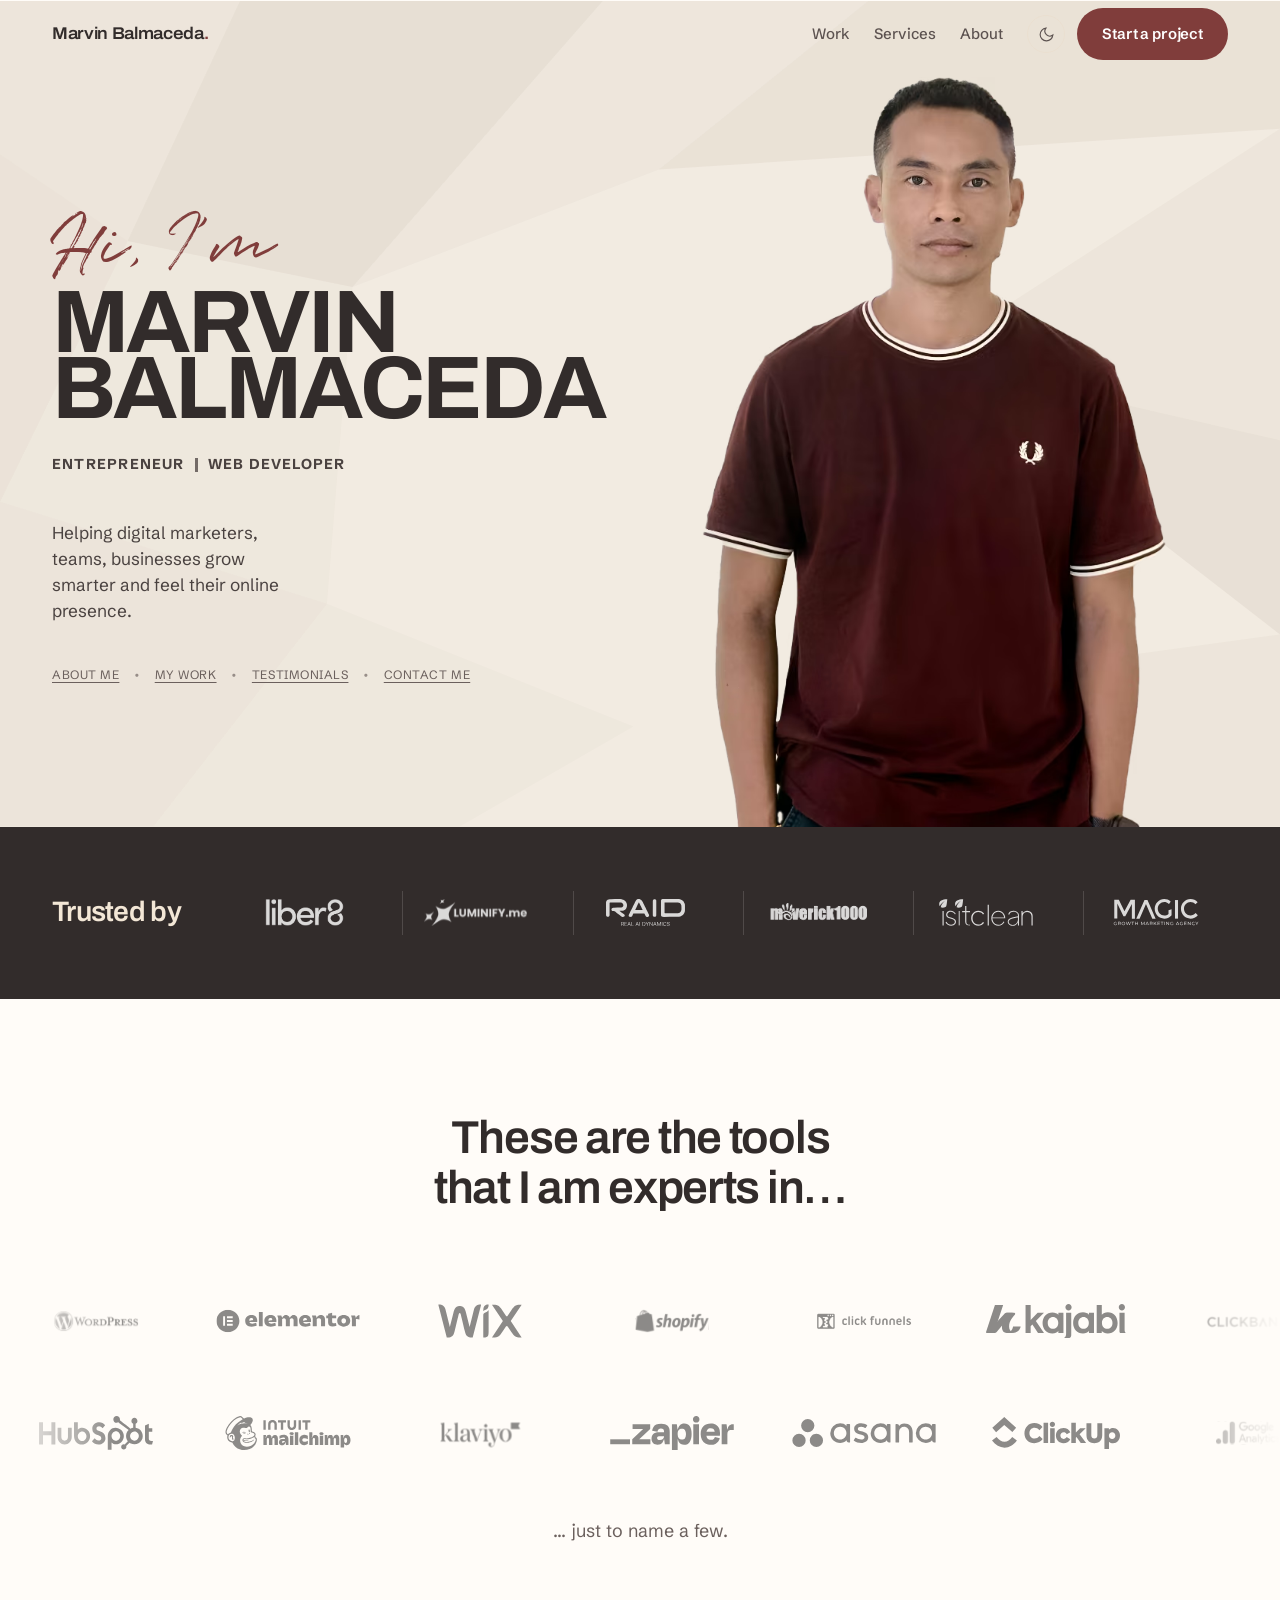
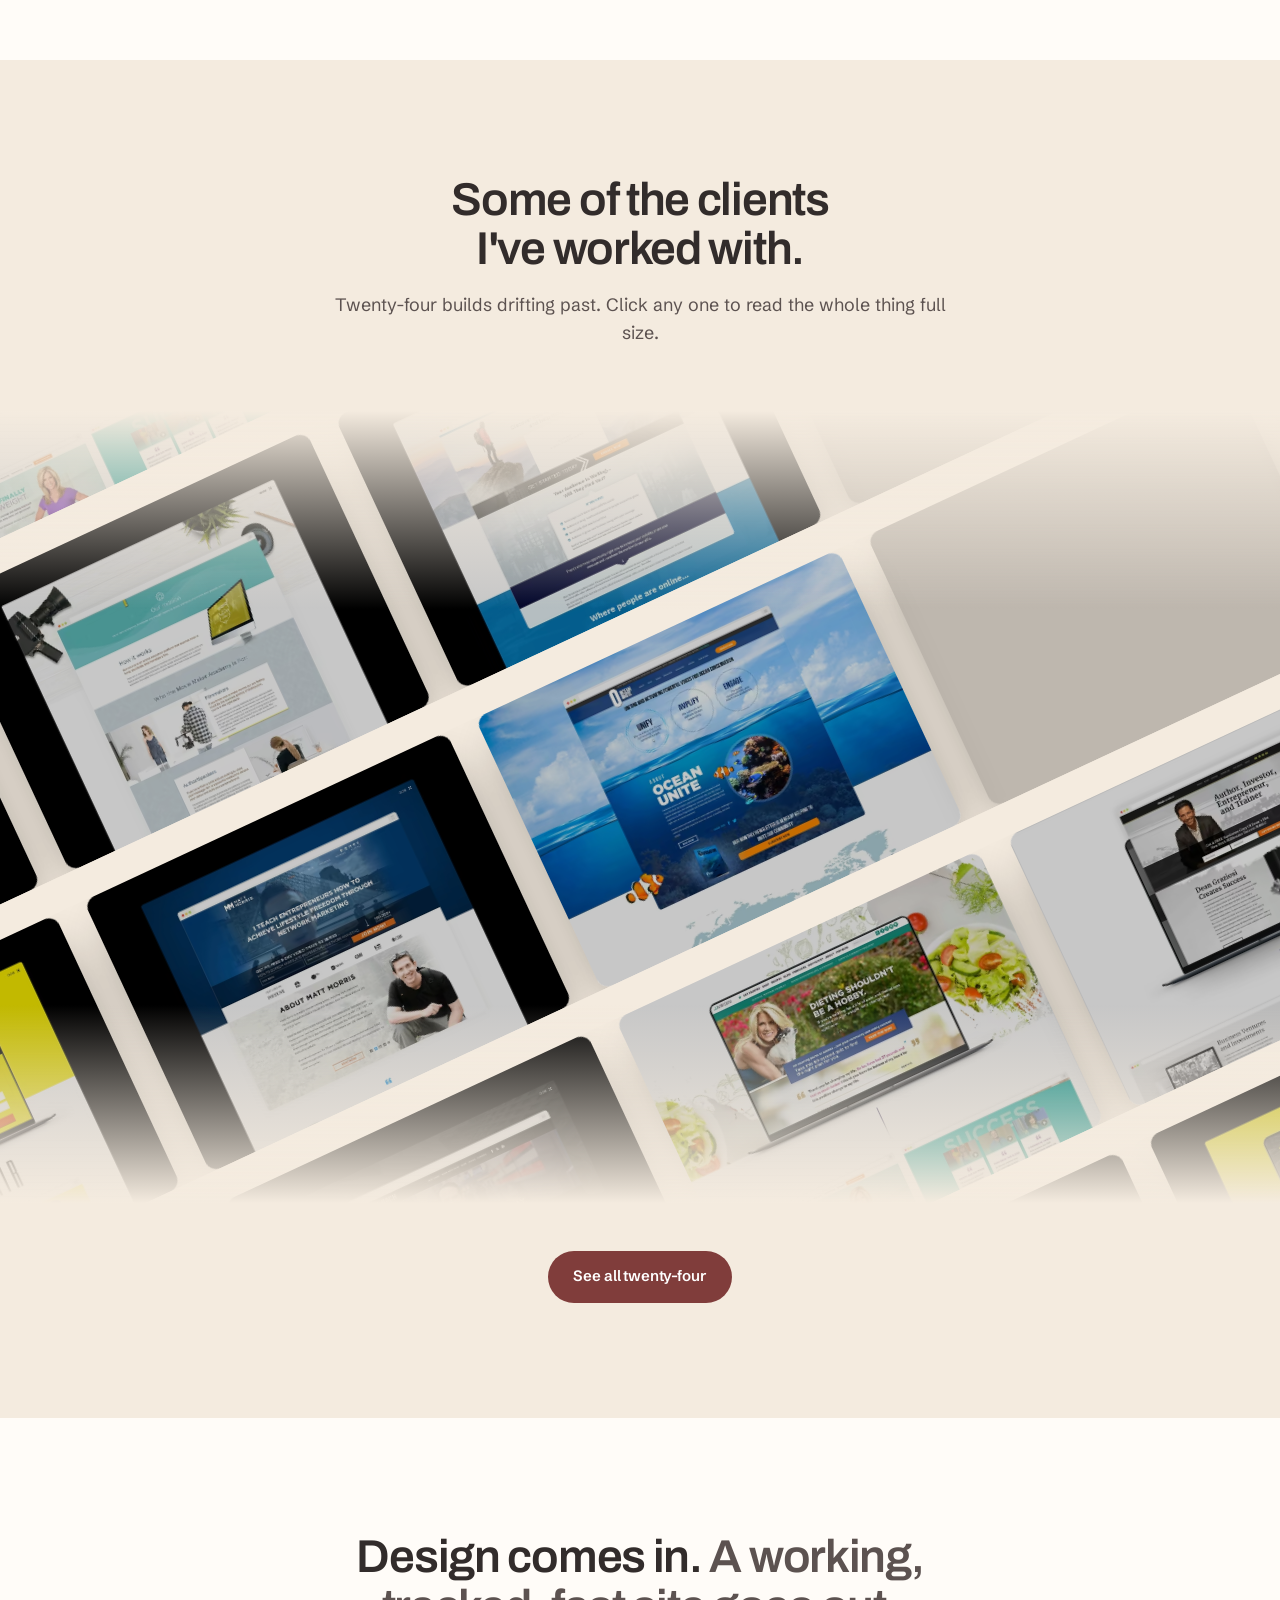
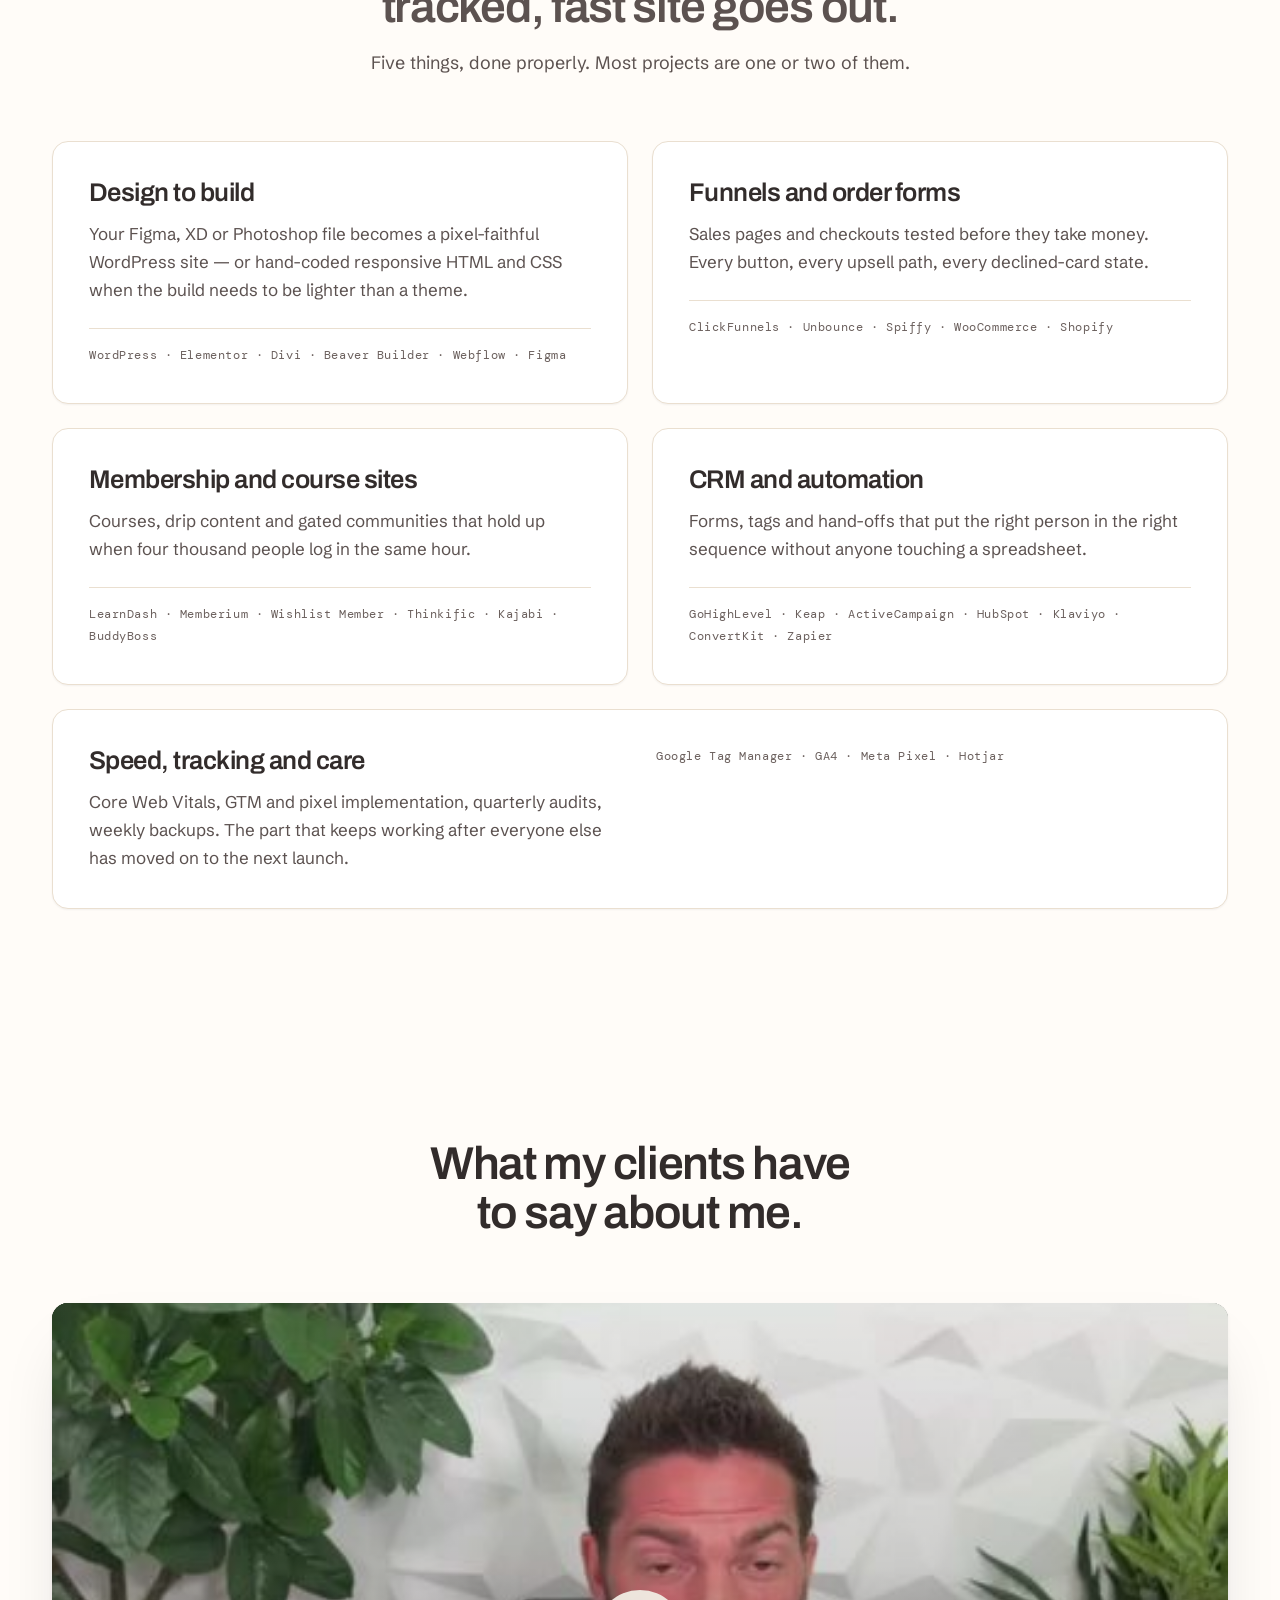
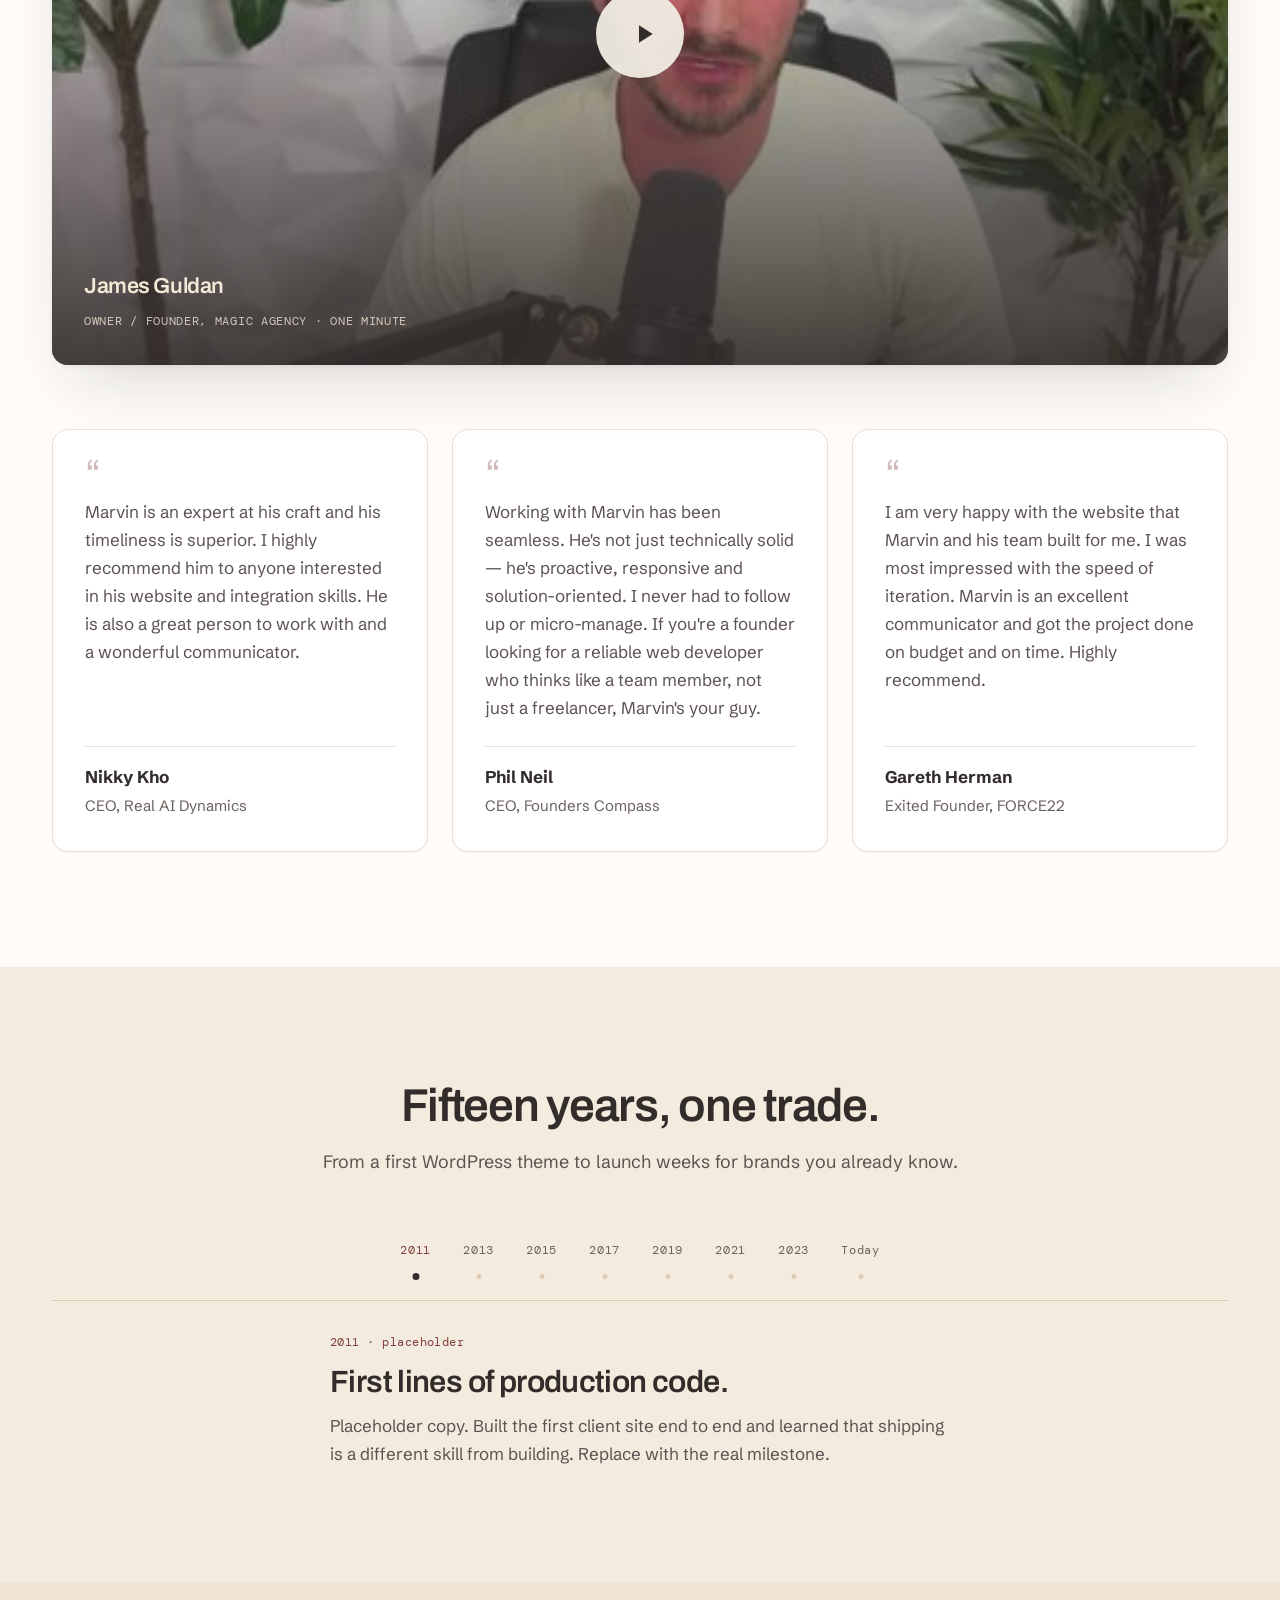
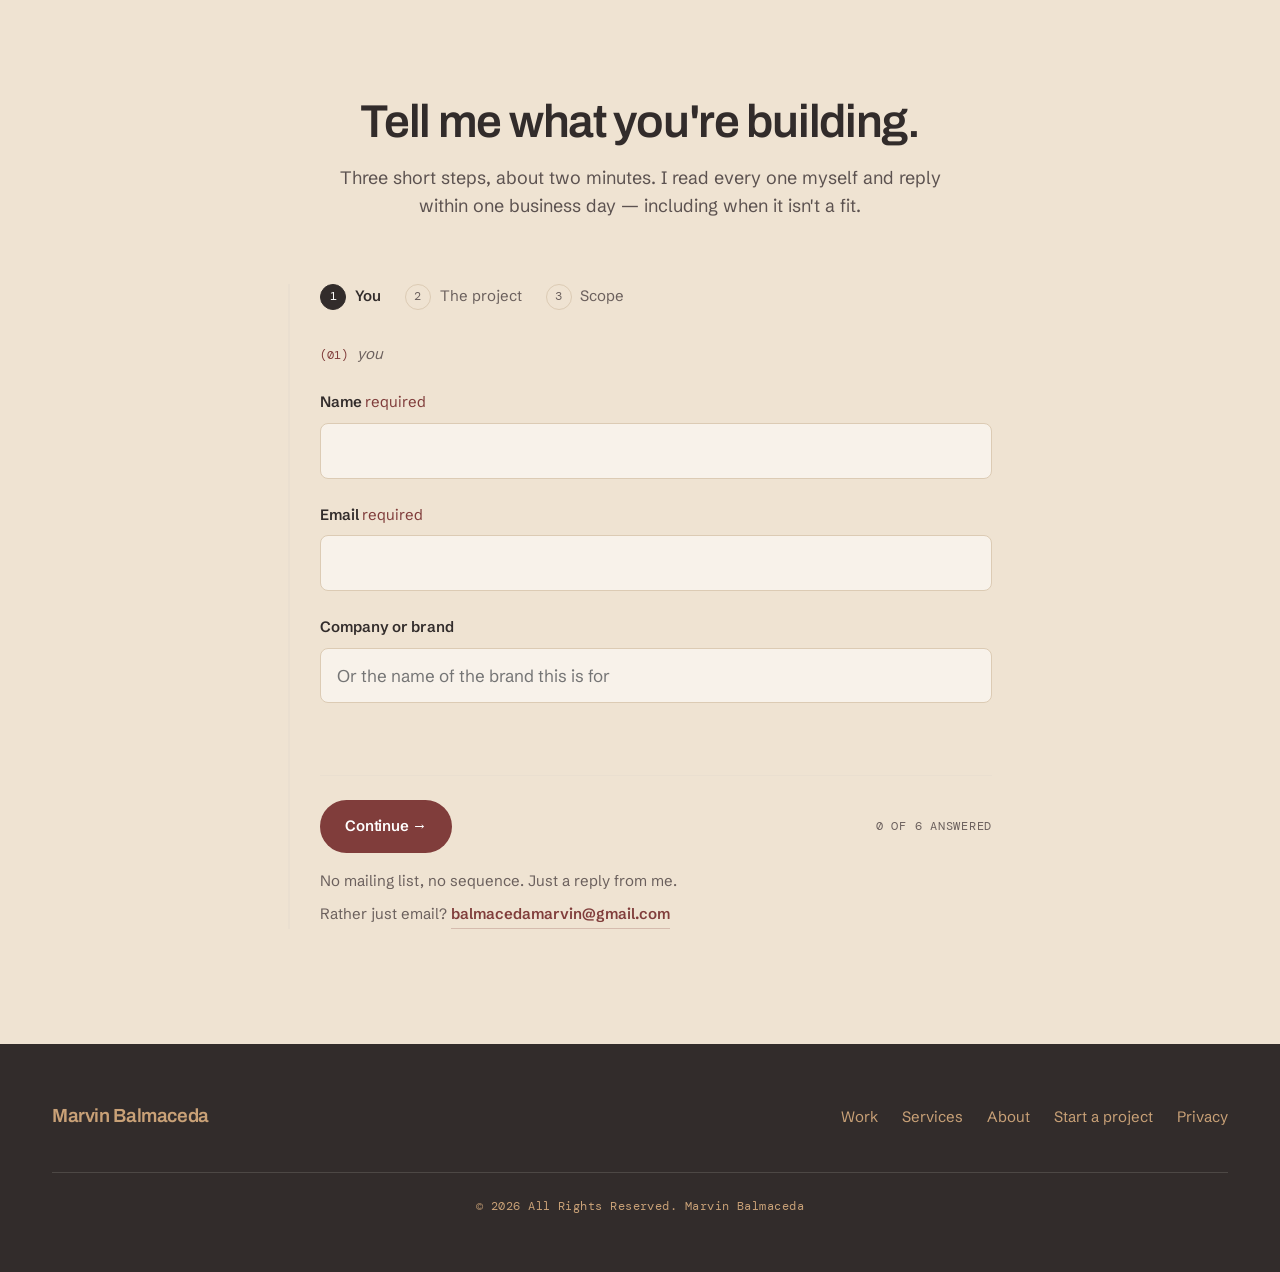
==== commit 3295227d: "Aug 13, 2026" ====
--- a/index.html
+++ b/index.html
@@ -65,16 +65,22 @@
       }
     },
     {
-      "@type": "FAQPage",
-      "@id": "https://marvinbalmaceda.com/#faq",
-      "mainEntity": [
-        { "@type": "Question", "name": "How do you price a project?", "acceptedAnswer": { "@type": "Answer", "text": "Every project is a fixed fee against a written scope, quoted after one short conversation. You know the number before anything starts. If the scope changes I send a change note with a new number before I build it." } },
-        { "@type": "Question", "name": "How long does a typical project take?", "acceptedAnswer": { "@type": "Answer", "text": "A landing page or order form is usually days. A full brand site is three to six weeks depending on how settled the design is. A membership or course build runs longer because the testing matters more than the building." } },
-        { "@type": "Question", "name": "Do you work with my existing designer?", "acceptedAnswer": { "@type": "Answer", "text": "Often. A large share of my work is building someone else's design faithfully — Figma, XD or Photoshop. I flag the places a design will fight the platform before I start, not after." } },
-        { "@type": "Question", "name": "What if my site is already built?", "acceptedAnswer": { "@type": "Answer", "text": "Then it is a rebuild, a rescue or a care plan. I audit what is there first and tell you which of the three it actually is, even when that is the smaller job." } },
-        { "@type": "Question", "name": "Do you work with US timezones?", "acceptedAnswer": { "@type": "Answer", "text": "Yes. I am in Manila, UTC+8, and I hold a daily overlap with US teams. Most clients have never found the timezone to be the constraint." } },
-        { "@type": "Question", "name": "What happens after launch?", "acceptedAnswer": { "@type": "Answer", "text": "Either I hand over documented and you take it from there, or I stay on a flat monthly retainer for updates, backups, speed and tracking. Both are fine. Neither is automatic." } }
-      ]
+      "@type": "Review",
+      "itemReviewed": { "@id": "https://marvinbalmaceda.com/#practice" },
+      "author": { "@type": "Person", "name": "Nikky Kho" },
+      "reviewBody": "Marvin is an expert at his craft and his timeliness is superior. I highly recommend him to anyone interested in his website and integration skills. He is also a great person to work with and a wonderful communicator."
+    },
+    {
+      "@type": "Review",
+      "itemReviewed": { "@id": "https://marvinbalmaceda.com/#practice" },
+      "author": { "@type": "Person", "name": "Phil Neil" },
+      "reviewBody": "Working with Marvin has been seamless. He's not just technically solid — he's proactive, responsive and solution-oriented. I never had to follow up or micro-manage."
+    },
+    {
+      "@type": "Review",
+      "itemReviewed": { "@id": "https://marvinbalmaceda.com/#practice" },
+      "author": { "@type": "Person", "name": "Gareth Herman" },
+      "reviewBody": "I am very happy with the website that Marvin and his team built for me. I was most impressed with the speed of iteration. Marvin is an excellent communicator and got the project done on budget and on time. Highly recommend."
     }
   ]
 }
@@ -114,382 +120,1259 @@
 
     <!-- ============ HERO ============ -->
     <section class="hero">
-      <div class="hero__glow" aria-hidden="true"></div>
-      <span class="hero__ghost" aria-hidden="true">MARVIN BALMACEDA</span>
+      <!-- Faceted ground, traced from the mock. preserveAspectRatio="none" lets
+           the polygons stretch with the viewport instead of letterboxing. -->
+      <svg class="hero__facets" viewBox="0 0 2506 1616" preserveAspectRatio="none"
+           aria-hidden="true" focusable="false">
+        <g fill="currentColor">
+          <polygon points="0,0 470,0 250,470 0,300"        opacity=".05"/>
+          <polygon points="470,0 1180,0 690,560 250,470"   opacity=".10"/>
+          <polygon points="1180,0 1700,0 1290,330 690,560" opacity=".04"/>
+          <polygon points="1700,0 2506,0 2506,250 1290,330" opacity=".08"/>
+          <polygon points="0,300 250,470 0,980"            opacity=".07"/>
+          <polygon points="250,470 690,560 640,1180 0,980" opacity=".03"/>
+          <polygon points="2506,250 2506,860 1810,700"     opacity=".05"/>
+          <polygon points="1810,700 2506,860 2506,1240"    opacity=".09"/>
+          <polygon points="0,980 640,1180 300,1616 0,1616" opacity=".06"/>
+          <polygon points="640,1180 1240,1420 900,1616 300,1616" opacity=".03"/>
+          <polygon points="2140,1290 2506,1240 2506,1616 1900,1616" opacity=".05"/>
+        </g>
+      </svg>
 
       <div class="wrap hero__inner">
         <div class="hero__type">
-          <ol class="roles">
-            <li><span>(01)</span> <em>Web developer</em></li>
-            <li><span>(02)</span> <em>Funnel builder</em></li>
-            <li><span>(03)</span> <em>Launch partner</em></li>
-          </ol>
-          <h1>For ten years I've built the websites <span class="dim">that carry other people's names.</span></h1>
-          <p class="lede">Dean Graziosi. Frank Kern. JJ Virgin. David Bach. Peng Joon. Seventy&#8209;four more. I design and develop the sites, funnels, order forms and membership portals personal brands run their businesses on — then I make sure they hold up on launch day.</p>
-          <div class="hero__cta">
-            <a class="btn btn--primary" href="#inquiry">Start a project</a>
-            <a class="link-arrow" href="#work">See selected work <span aria-hidden="true">&rarr;</span></a>
-          </div>
-        </div>
-
-        <!-- The work occludes his name. That is the thesis, rendered literally. -->
+          <p class="hero__hi">Hi, I&rsquo;m</p>
+          <h1 class="hero__name">Marvin<br>Balmaceda</h1>
+          <p class="hero__roles">Entrepreneur <i aria-hidden="true"></i> Web Developer</p>
+          <p class="hero__tagline">Helping digital marketers, teams, businesses grow smarter and feel their online presence.</p>
+          <nav class="hero__links" aria-label="Jump to section">
+            <a href="#about">About me</a><i aria-hidden="true">&bull;</i>
+            <a href="#work">My work</a><i aria-hidden="true">&bull;</i>
+            <a href="#testimonial">Testimonials</a><i aria-hidden="true">&bull;</i>
+            <a href="#inquiry">Contact me</a>
+          </nav>
+        </div>
+
         <div class="hero__figure">
-          <!--HERO_CARD-->
-        <article class="work-card reveal" data-cat="personal-brand" style="--pan:26.14%;--reveal-delay:0ms">
-          <a class="work-card__link" href="#p-frank-kern" data-piece="frank-kern">
-            <span class="work-card__chrome">
-              <span class="work-card__client">Frank Kern</span>
-              <span class="work-card__cat">Personal Brand</span>
-            </span>
-            <span class="work-card__frame">
-              <picture>
-                <source srcset="img/work/frank-kern.avif" type="image/avif">
-                <source srcset="img/work/frank-kern.webp" type="image/webp">
-                <img src="img/work/frank-kern.jpg" alt="Frank Kern — website built by Marvin Balmaceda"
-                     width="760" height="1372"
-                     fetchpriority="high" decoding="async">
-              </picture>
-            </span>
-            <span class="work-card__spec">
-              <span class="work-card__height"></span>
-              <span class="work-card__view">Open</span>
-            </span>
-          </a>
-        </article>
-        <!--/HERO_CARD-->
+          <picture>
+            <source srcset="img/marvin-hero.avif" type="image/avif">
+            <source srcset="img/marvin-hero.webp" type="image/webp">
+            <img class="hero__portrait" src="img/marvin-hero.png"
+                 alt="Marvin Balmaceda" width="608" height="1080"
+                 fetchpriority="high" decoding="async">
+          </picture>
         </div>
       </div>
     </section>
 
-    <!-- ============ STATS ============ -->
-    <section class="band-base">
-      <div class="wrap">
-        <dl class="stats">
-          <div><dt class="stat__n">79</dt><dd class="stat__l">Client brands</dd></div>
-          <div><dt class="stat__n">24</dt><dd class="stat__l">Builds in the gallery</dd></div>
-          <div><dt class="stat__n">31</dt><dd class="stat__l">Platforms shipped on</dd></div>
-          <div><dt class="stat__n">2014</dt><dd class="stat__l">Building since</dd></div>
-        </dl>
+    <!-- ============ TRUSTED BY ============ -->
+    <section class="trusted">
+      <div class="wrap trusted__inner">
+        <div class="trusted__claim">
+          <h2>Trusted by</h2>
+        </div>
+        <ul class="trusted__row">
+            <li><img src="img/logos/liber8.png" alt="Liber8" height="27" loading="lazy" decoding="async"></li>
+            <li><img src="img/logos/luminify.svg" alt="Luminify.me" height="27" loading="lazy" decoding="async"></li>
+            <li><img src="img/logos/raid.svg" alt="RAID Real Estate" height="27" loading="lazy" decoding="async"></li>
+            <li><img src="img/logos/maverick1000.png" alt="Maverick1000" height="27" loading="lazy" decoding="async"></li>
+            <li><img src="img/logos/isitclean.svg" alt="IsItClean" height="27" loading="lazy" decoding="async"></li>
+            <li><img src="img/logos/magic.svg" alt="Magic Agency" height="27" loading="lazy" decoding="async"></li>
+        </ul>
       </div>
     </section>
 
-    <!-- ============ NAME WALL ============ -->
-    <section class="section band-tint" id="clients">
+    <!-- ============ TOOLS ============ -->
+    <section class="section band-base tools" id="tools">
       <div class="wrap">
-        <div class="section-head reveal">
-          <p class="label">the client list</p>
-          <h2>Names you already recognize.</h2>
-          <p class="lede">Every name below is a site, funnel, order form or membership portal I built or rebuilt. Names, not logos — the work is mine, the brands are theirs. The ones you can click have a piece in the gallery.</p>
-        </div>
-        <p class="namewall reveal">
-        <!--NAMES-->
-        <span>Adam Roa</span><i>&middot;</i>
-        <span>Agent Academy</span><i>&middot;</i>
-        <span>Alex Charfen</span><i>&middot;</i>
-        <span>Alexis Neely</span><i>&middot;</i>
-        <span>Allen Brouwer</span><i>&middot;</i>
-        <span>Amazing Selling Machine</span><i>&middot;</i>
-        <span>Beneath the Waves</span><i>&middot;</i>
-        <a href="#p-bodyfx">BodyFX</a><i>&middot;</i>
-        <span>Brad Chandler</span><i>&middot;</i>
-        <span>Camp Maverick</span><i>&middot;</i>
-        <a href="#p-certus-trading">Certus Trading</a><i>&middot;</i>
-        <span>Conscious Copy</span><i>&middot;</i>
-        <span>Cynthia Stadd</span><i>&middot;</i>
-        <span>Dan Lok</span><i>&middot;</i>
-        <span>Dane Maxwell</span><i>&middot;</i>
-        <a href="#p-david-bach">David Bach</a><i>&middot;</i>
-        <span>David Brown</span><i>&middot;</i>
-        <span>David Schwind</span><i>&middot;</i>
-        <a href="#p-dean-graziosi">Dean Graziosi</a><i>&middot;</i>
-        <span>Doren Aldana</span><i>&middot;</i>
-        <span>Double Your Dating</span><i>&middot;</i>
-        <span>Evo Planner</span><i>&middot;</i>
-        <span>Evolved Enterprise</span><i>&middot;</i>
-        <a href="#p-expert-agents">Expert Agents Only</a><i>&middot;</i>
-        <span>Express Home Buyer</span><i>&middot;</i>
-        <a href="#p-fit-father">Fit Father Project</a><i>&middot;</i>
-        <a href="#p-fit-mother">Fit Mother Project</a><i>&middot;</i>
-        <span>Food Revolution</span><i>&middot;</i>
-        <a href="#p-frank-kern">Frank Kern</a><i>&middot;</i>
-        <span>Glow 15</span><i>&middot;</i>
-        <a href="#p-grillmaster">Grillmaster University</a><i>&middot;</i>
-        <span>Healthy Yoga Life</span><i>&middot;</i>
-        <a href="#p-hope-to-haiti">Hope to Haiti</a><i>&middot;</i>
-        <span>Influence Agent</span><i>&middot;</i>
-        <span>James Guldan</span><i>&middot;</i>
-        <span>Jason Hornung</span><i>&middot;</i>
-        <span>Jesse Elder</span><i>&middot;</i>
-        <a href="#p-jj-virgin">JJ Virgin</a><i>&middot;</i>
-        <span>Jules Schroeder</span><i>&middot;</i>
-        <a href="#p-kent-clothier">Kent Clothier</a><i>&middot;</i>
-        <span>Kevin Harrington</span><i>&middot;</i>
-        <span>KG Foundation</span><i>&middot;</i>
-        <a href="#p-lifeboost-coffee">Lifeboost Coffee</a><i>&middot;</i>
-        <span>Lukaijah</span><i>&middot;</i>
-        <span>Mark Kohler</span><i>&middot;</i>
-        <span>Matt Clark</span><i>&middot;</i>
-        <span>Matt Kreinhelder</span><i>&middot;</i>
-        <a href="#p-matt-morris">Matt Morris</a><i>&middot;</i>
-        <span>Maverick 1000</span><i>&middot;</i>
-        <span>Melinda Wittstock</span><i>&middot;</i>
-        <a href="#p-mike-dillard">Mike Dillard</a><i>&middot;</i>
-        <span>Mike Koenigs</span><i>&middot;</i>
-        <span>Nest Above</span><i>&middot;</i>
-        <a href="#p-ocean-unite">Ocean Unite</a><i>&middot;</i>
-        <span>Order in Life</span><i>&middot;</i>
-        <span>Patrick Combs</span><i>&middot;</i>
-        <span>Peng Joon</span><i>&middot;</i>
-        <span>Rain Catcher</span><i>&middot;</i>
-        <a href="#p-revolution-golf">Revolution Golf</a><i>&middot;</i>
-        <span>RSD</span><i>&middot;</i>
-        <a href="#p-ryan-blair">Ryan Blair</a><i>&middot;</i>
-        <span>Ryan Stewman</span><i>&middot;</i>
-        <span>Saltstong</span><i>&middot;</i>
-        <span>Self Storage Investing</span><i>&middot;</i>
-        <span>SellerCon</span><i>&middot;</i>
-        <span>Sterling Griffin</span><i>&middot;</i>
-        <span>Strength Doctor</span><i>&middot;</i>
-        <span>Suzanne Evans</span><i>&middot;</i>
-        <a href="#p-ted-mcgrath">Ted McGrath</a><i>&middot;</i>
-        <span>The Doers Way</span><i>&middot;</i>
-        <a href="#p-dropship-club">The Dropship Club</a><i>&middot;</i>
-        <span>Thrive Dentist</span><i>&middot;</i>
-        <span>Tim Atkinson</span><i>&middot;</i>
-        <span>Top Performance Group</span><i>&middot;</i>
-        <span>Underground</span><i>&middot;</i>
-        <a href="#p-voxient">Voxient</a><i>&middot;</i>
-        <a href="#p-wellorg-media">Well Org</a><i>&middot;</i>
-        <span>Xpill</span><i>&middot;</i>
-        <span>Yanik Silver</span>
-        <!--/NAMES-->
+        <div class="section-head section-head--mid reveal">
+          <h2>These are the tools that I am experts in&hellip;</h2>
+        </div>
+      </div>
+      <div class="tools__rows reveal">
+        <div class="tools__row">
+          <ul class="tools__track tools__track--left" style="--speed:62s">
+            <li><img src="img/tools/wordpress.svg" alt="WordPress" loading="lazy" decoding="async"></li>
+            <li><img src="img/tools/elementor.svg" alt="Elementor" loading="lazy" decoding="async"></li>
+            <li><img src="img/tools/wix.svg" alt="Wix" loading="lazy" decoding="async"></li>
+            <li><img src="img/tools/shopify.svg" alt="Shopify" loading="lazy" decoding="async"></li>
+            <li><img src="img/tools/clickfunnels.webp" alt="ClickFunnels" loading="lazy" decoding="async"></li>
+            <li><img src="img/tools/kajabi.svg" alt="Kajabi" loading="lazy" decoding="async"></li>
+            <li><img src="img/tools/clickbank.svg" alt="ClickBank" loading="lazy" decoding="async"></li>
+            <li><img src="img/tools/gohighlevel.svg" alt="GoHighLevel" loading="lazy" decoding="async"></li>
+            <li><img src="img/tools/keap.svg" alt="Keap" loading="lazy" decoding="async"></li>
+            <li><img src="img/tools/activecampaign.svg" alt="ActiveCampaign" loading="lazy" decoding="async"></li>
+            <li aria-hidden="true"><img src="img/tools/wordpress.svg" alt="" loading="lazy" decoding="async"></li>
+            <li aria-hidden="true"><img src="img/tools/elementor.svg" alt="" loading="lazy" decoding="async"></li>
+            <li aria-hidden="true"><img src="img/tools/wix.svg" alt="" loading="lazy" decoding="async"></li>
+            <li aria-hidden="true"><img src="img/tools/shopify.svg" alt="" loading="lazy" decoding="async"></li>
+            <li aria-hidden="true"><img src="img/tools/clickfunnels.webp" alt="" loading="lazy" decoding="async"></li>
+            <li aria-hidden="true"><img src="img/tools/kajabi.svg" alt="" loading="lazy" decoding="async"></li>
+            <li aria-hidden="true"><img src="img/tools/clickbank.svg" alt="" loading="lazy" decoding="async"></li>
+            <li aria-hidden="true"><img src="img/tools/gohighlevel.svg" alt="" loading="lazy" decoding="async"></li>
+            <li aria-hidden="true"><img src="img/tools/keap.svg" alt="" loading="lazy" decoding="async"></li>
+            <li aria-hidden="true"><img src="img/tools/activecampaign.svg" alt="" loading="lazy" decoding="async"></li>
+          </ul>
+        </div>
+        <div class="tools__row">
+          <ul class="tools__track tools__track--right" style="--speed:74s">
+            <li><img src="img/tools/hubspot.svg" alt="HubSpot" loading="lazy" decoding="async"></li>
+            <li><img src="img/tools/mailchimp.svg" alt="Mailchimp" loading="lazy" decoding="async"></li>
+            <li><img src="img/tools/klaviyo.svg" alt="Klaviyo" loading="lazy" decoding="async"></li>
+            <li><img src="img/tools/zapier.svg" alt="Zapier" loading="lazy" decoding="async"></li>
+            <li><img src="img/tools/asana.svg" alt="Asana" loading="lazy" decoding="async"></li>
+            <li><img src="img/tools/clickup.svg" alt="ClickUp" loading="lazy" decoding="async"></li>
+            <li><img src="img/tools/google-analytics.svg" alt="Google Analytics" loading="lazy" decoding="async"></li>
+            <li><img src="img/tools/google-tag-manager.svg" alt="Google Tag Manager" loading="lazy" decoding="async"></li>
+            <li><img src="img/tools/meta.svg" alt="Meta Pixel" loading="lazy" decoding="async"></li>
+            <li><img src="img/tools/hotjar.svg" alt="Hotjar" loading="lazy" decoding="async"></li>
+            <li aria-hidden="true"><img src="img/tools/hubspot.svg" alt="" loading="lazy" decoding="async"></li>
+            <li aria-hidden="true"><img src="img/tools/mailchimp.svg" alt="" loading="lazy" decoding="async"></li>
+            <li aria-hidden="true"><img src="img/tools/klaviyo.svg" alt="" loading="lazy" decoding="async"></li>
+            <li aria-hidden="true"><img src="img/tools/zapier.svg" alt="" loading="lazy" decoding="async"></li>
+            <li aria-hidden="true"><img src="img/tools/asana.svg" alt="" loading="lazy" decoding="async"></li>
+            <li aria-hidden="true"><img src="img/tools/clickup.svg" alt="" loading="lazy" decoding="async"></li>
+            <li aria-hidden="true"><img src="img/tools/google-analytics.svg" alt="" loading="lazy" decoding="async"></li>
+            <li aria-hidden="true"><img src="img/tools/google-tag-manager.svg" alt="" loading="lazy" decoding="async"></li>
+            <li aria-hidden="true"><img src="img/tools/meta.svg" alt="" loading="lazy" decoding="async"></li>
+            <li aria-hidden="true"><img src="img/tools/hotjar.svg" alt="" loading="lazy" decoding="async"></li>
+          </ul>
+        </div>
+      </div>
+      <div class="wrap">
+        <p class="tools__note">&hellip; just to name a few.</p>
+      </div>
+    </section>
+
+    <!-- ============ WORK ============ -->
+    <section class="band-tint" id="work">
+      <div class="wrap" style="padding-top: var(--section-y)">
+        <div class="section-head section-head--mid reveal">
+          <h2>Some of the clients I've worked with.</h2>
+          <p class="lede">Twenty-four builds drifting past. Click any one to read the whole thing full size.</p>
+        </div>
+      </div>
+
+      <div class="mq-wall">
+        <div class="mq-wall__rows">
+        <!--MARQUEE-->
+      <div class="mq-row">
+        <div class="mq-track mq-track--left" style="--speed:120s">
+          <a class="mq-card" href="#p-frank-kern" data-piece="frank-kern">
+            <picture>
+              <source srcset="img/work/frank-kern.avif" type="image/avif">
+              <source srcset="img/work/frank-kern.webp" type="image/webp">
+              <img src="img/work/frank-kern.jpg" alt="Frank Kern — website built by Marvin Balmaceda"
+                   width="760" height="1372" loading="lazy" decoding="async">
+            </picture>
+            <span class="mq-card__label">Frank Kern</span>
+          </a>
+          <a class="mq-card" href="#p-dean-graziosi" data-piece="dean-graziosi">
+            <picture>
+              <source srcset="img/work/dean-graziosi.avif" type="image/avif">
+              <source srcset="img/work/dean-graziosi.webp" type="image/webp">
+              <img src="img/work/dean-graziosi.jpg" alt="Dean Graziosi — website built by Marvin Balmaceda"
+                   width="760" height="1250" loading="lazy" decoding="async">
+            </picture>
+            <span class="mq-card__label">Dean Graziosi</span>
+          </a>
+          <a class="mq-card" href="#p-jj-virgin" data-piece="jj-virgin">
+            <picture>
+              <source srcset="img/work/jj-virgin.avif" type="image/avif">
+              <source srcset="img/work/jj-virgin.webp" type="image/webp">
+              <img src="img/work/jj-virgin.jpg" alt="JJ Virgin — website built by Marvin Balmaceda"
+                   width="760" height="1481" loading="lazy" decoding="async">
+            </picture>
+            <span class="mq-card__label">JJ Virgin</span>
+          </a>
+          <a class="mq-card" href="#p-david-bach" data-piece="david-bach">
+            <picture>
+              <source srcset="img/work/david-bach.avif" type="image/avif">
+              <source srcset="img/work/david-bach.webp" type="image/webp">
+              <img src="img/work/david-bach.jpg" alt="David Bach — website built by Marvin Balmaceda"
+                   width="760" height="1690" loading="lazy" decoding="async">
+            </picture>
+            <span class="mq-card__label">David Bach</span>
+          </a>
+          <a class="mq-card" href="#p-mike-dillard" data-piece="mike-dillard">
+            <picture>
+              <source srcset="img/work/mike-dillard.avif" type="image/avif">
+              <source srcset="img/work/mike-dillard.webp" type="image/webp">
+              <img src="img/work/mike-dillard.jpg" alt="Mike Dillard — website built by Marvin Balmaceda"
+                   width="760" height="1502" loading="lazy" decoding="async">
+            </picture>
+            <span class="mq-card__label">Mike Dillard</span>
+          </a>
+          <a class="mq-card" href="#p-kent-clothier" data-piece="kent-clothier">
+            <picture>
+              <source srcset="img/work/kent-clothier.avif" type="image/avif">
+              <source srcset="img/work/kent-clothier.webp" type="image/webp">
+              <img src="img/work/kent-clothier.jpg" alt="Kent Clothier — website built by Marvin Balmaceda"
+                   width="760" height="1613" loading="lazy" decoding="async">
+            </picture>
+            <span class="mq-card__label">Kent Clothier</span>
+          </a>
+          <a class="mq-card" href="#p-ted-mcgrath" data-piece="ted-mcgrath">
+            <picture>
+              <source srcset="img/work/ted-mcgrath.avif" type="image/avif">
+              <source srcset="img/work/ted-mcgrath.webp" type="image/webp">
+              <img src="img/work/ted-mcgrath.jpg" alt="Ted McGrath — website built by Marvin Balmaceda"
+                   width="760" height="1650" loading="lazy" decoding="async">
+            </picture>
+            <span class="mq-card__label">Ted McGrath</span>
+          </a>
+          <a class="mq-card" href="#p-ryan-blair" data-piece="ryan-blair">
+            <picture>
+              <source srcset="img/work/ryan-blair.avif" type="image/avif">
+              <source srcset="img/work/ryan-blair.webp" type="image/webp">
+              <img src="img/work/ryan-blair.jpg" alt="Ryan Blair — website built by Marvin Balmaceda"
+                   width="760" height="1530" loading="lazy" decoding="async">
+            </picture>
+            <span class="mq-card__label">Ryan Blair</span>
+          </a>
+          <a class="mq-card" href="#p-matt-morris" data-piece="matt-morris">
+            <picture>
+              <source srcset="img/work/matt-morris.avif" type="image/avif">
+              <source srcset="img/work/matt-morris.webp" type="image/webp">
+              <img src="img/work/matt-morris.jpg" alt="Matt Morris — website built by Marvin Balmaceda"
+                   width="760" height="1712" loading="lazy" decoding="async">
+            </picture>
+            <span class="mq-card__label">Matt Morris</span>
+          </a>
+          <a class="mq-card" href="#p-ocean-unite" data-piece="ocean-unite">
+            <picture>
+              <source srcset="img/work/ocean-unite.avif" type="image/avif">
+              <source srcset="img/work/ocean-unite.webp" type="image/webp">
+              <img src="img/work/ocean-unite.jpg" alt="Ocean Unite — website built by Marvin Balmaceda"
+                   width="760" height="1590" loading="lazy" decoding="async">
+            </picture>
+            <span class="mq-card__label">Ocean Unite</span>
+          </a>
+          <a class="mq-card" href="#p-certus-trading" data-piece="certus-trading">
+            <picture>
+              <source srcset="img/work/certus-trading.avif" type="image/avif">
+              <source srcset="img/work/certus-trading.webp" type="image/webp">
+              <img src="img/work/certus-trading.jpg" alt="Certus Trading — website built by Marvin Balmaceda"
+                   width="760" height="2381" loading="lazy" decoding="async">
+            </picture>
+            <span class="mq-card__label">Certus Trading</span>
+          </a>
+          <a class="mq-card" href="#p-revolution-golf" data-piece="revolution-golf">
+            <picture>
+              <source srcset="img/work/revolution-golf.avif" type="image/avif">
+              <source srcset="img/work/revolution-golf.webp" type="image/webp">
+              <img src="img/work/revolution-golf.jpg" alt="Revolution Golf — website built by Marvin Balmaceda"
+                   width="760" height="1914" loading="lazy" decoding="async">
+            </picture>
+            <span class="mq-card__label">Revolution Golf</span>
+          </a>
+          <a class="mq-card" href="#p-frank-kern" data-piece="frank-kern" aria-hidden="true" tabindex="-1">
+            <picture>
+              <source srcset="img/work/frank-kern.avif" type="image/avif">
+              <source srcset="img/work/frank-kern.webp" type="image/webp">
+              <img src="img/work/frank-kern.jpg" alt=""
+                   width="760" height="1372" loading="lazy" decoding="async">
+            </picture>
+            <span class="mq-card__label">Frank Kern</span>
+          </a>
+          <a class="mq-card" href="#p-dean-graziosi" data-piece="dean-graziosi" aria-hidden="true" tabindex="-1">
+            <picture>
+              <source srcset="img/work/dean-graziosi.avif" type="image/avif">
+              <source srcset="img/work/dean-graziosi.webp" type="image/webp">
+              <img src="img/work/dean-graziosi.jpg" alt=""
+                   width="760" height="1250" loading="lazy" decoding="async">
+            </picture>
+            <span class="mq-card__label">Dean Graziosi</span>
+          </a>
+          <a class="mq-card" href="#p-jj-virgin" data-piece="jj-virgin" aria-hidden="true" tabindex="-1">
+            <picture>
+              <source srcset="img/work/jj-virgin.avif" type="image/avif">
+              <source srcset="img/work/jj-virgin.webp" type="image/webp">
+              <img src="img/work/jj-virgin.jpg" alt=""
+                   width="760" height="1481" loading="lazy" decoding="async">
+            </picture>
+            <span class="mq-card__label">JJ Virgin</span>
+          </a>
+          <a class="mq-card" href="#p-david-bach" data-piece="david-bach" aria-hidden="true" tabindex="-1">
+            <picture>
+              <source srcset="img/work/david-bach.avif" type="image/avif">
+              <source srcset="img/work/david-bach.webp" type="image/webp">
+              <img src="img/work/david-bach.jpg" alt=""
+                   width="760" height="1690" loading="lazy" decoding="async">
+            </picture>
+            <span class="mq-card__label">David Bach</span>
+          </a>
+          <a class="mq-card" href="#p-mike-dillard" data-piece="mike-dillard" aria-hidden="true" tabindex="-1">
+            <picture>
+              <source srcset="img/work/mike-dillard.avif" type="image/avif">
+              <source srcset="img/work/mike-dillard.webp" type="image/webp">
+              <img src="img/work/mike-dillard.jpg" alt=""
+                   width="760" height="1502" loading="lazy" decoding="async">
+            </picture>
+            <span class="mq-card__label">Mike Dillard</span>
+          </a>
+          <a class="mq-card" href="#p-kent-clothier" data-piece="kent-clothier" aria-hidden="true" tabindex="-1">
+            <picture>
+              <source srcset="img/work/kent-clothier.avif" type="image/avif">
+              <source srcset="img/work/kent-clothier.webp" type="image/webp">
+              <img src="img/work/kent-clothier.jpg" alt=""
+                   width="760" height="1613" loading="lazy" decoding="async">
+            </picture>
+            <span class="mq-card__label">Kent Clothier</span>
+          </a>
+          <a class="mq-card" href="#p-ted-mcgrath" data-piece="ted-mcgrath" aria-hidden="true" tabindex="-1">
+            <picture>
+              <source srcset="img/work/ted-mcgrath.avif" type="image/avif">
+              <source srcset="img/work/ted-mcgrath.webp" type="image/webp">
+              <img src="img/work/ted-mcgrath.jpg" alt=""
+                   width="760" height="1650" loading="lazy" decoding="async">
+            </picture>
+            <span class="mq-card__label">Ted McGrath</span>
+          </a>
+          <a class="mq-card" href="#p-ryan-blair" data-piece="ryan-blair" aria-hidden="true" tabindex="-1">
+            <picture>
+              <source srcset="img/work/ryan-blair.avif" type="image/avif">
+              <source srcset="img/work/ryan-blair.webp" type="image/webp">
+              <img src="img/work/ryan-blair.jpg" alt=""
+                   width="760" height="1530" loading="lazy" decoding="async">
+            </picture>
+            <span class="mq-card__label">Ryan Blair</span>
+          </a>
+          <a class="mq-card" href="#p-matt-morris" data-piece="matt-morris" aria-hidden="true" tabindex="-1">
+            <picture>
+              <source srcset="img/work/matt-morris.avif" type="image/avif">
+              <source srcset="img/work/matt-morris.webp" type="image/webp">
+              <img src="img/work/matt-morris.jpg" alt=""
+                   width="760" height="1712" loading="lazy" decoding="async">
+            </picture>
+            <span class="mq-card__label">Matt Morris</span>
+          </a>
+          <a class="mq-card" href="#p-ocean-unite" data-piece="ocean-unite" aria-hidden="true" tabindex="-1">
+            <picture>
+              <source srcset="img/work/ocean-unite.avif" type="image/avif">
+              <source srcset="img/work/ocean-unite.webp" type="image/webp">
+              <img src="img/work/ocean-unite.jpg" alt=""
+                   width="760" height="1590" loading="lazy" decoding="async">
+            </picture>
+            <span class="mq-card__label">Ocean Unite</span>
+          </a>
+          <a class="mq-card" href="#p-certus-trading" data-piece="certus-trading" aria-hidden="true" tabindex="-1">
+            <picture>
+              <source srcset="img/work/certus-trading.avif" type="image/avif">
+              <source srcset="img/work/certus-trading.webp" type="image/webp">
+              <img src="img/work/certus-trading.jpg" alt=""
+                   width="760" height="2381" loading="lazy" decoding="async">
+            </picture>
+            <span class="mq-card__label">Certus Trading</span>
+          </a>
+          <a class="mq-card" href="#p-revolution-golf" data-piece="revolution-golf" aria-hidden="true" tabindex="-1">
+            <picture>
+              <source srcset="img/work/revolution-golf.avif" type="image/avif">
+              <source srcset="img/work/revolution-golf.webp" type="image/webp">
+              <img src="img/work/revolution-golf.jpg" alt=""
+                   width="760" height="1914" loading="lazy" decoding="async">
+            </picture>
+            <span class="mq-card__label">Revolution Golf</span>
+          </a>
+        </div>
+      </div>
+      <div class="mq-row">
+        <div class="mq-track mq-track--right" style="--speed:105s">
+          <a class="mq-card" href="#p-wellorg-series" data-piece="wellorg-series">
+            <picture>
+              <source srcset="img/work/wellorg-series.avif" type="image/avif">
+              <source srcset="img/work/wellorg-series.webp" type="image/webp">
+              <img src="img/work/wellorg-series.jpg" alt="Well Org Interconnected Series — website built by Marvin Balmaceda"
+                   width="760" height="1995" loading="lazy" decoding="async">
+            </picture>
+            <span class="mq-card__label">Well Org Interconnected Series</span>
+          </a>
+          <a class="mq-card" href="#p-dropship-club" data-piece="dropship-club">
+            <picture>
+              <source srcset="img/work/dropship-club.avif" type="image/avif">
+              <source srcset="img/work/dropship-club.webp" type="image/webp">
+              <img src="img/work/dropship-club.jpg" alt="The Dropship Club — website built by Marvin Balmaceda"
+                   width="760" height="2067" loading="lazy" decoding="async">
+            </picture>
+            <span class="mq-card__label">The Dropship Club</span>
+          </a>
+          <a class="mq-card" href="#p-wellorg-moviemaker" data-piece="wellorg-moviemaker">
+            <picture>
+              <source srcset="img/work/wellorg-moviemaker.avif" type="image/avif">
+              <source srcset="img/work/wellorg-moviemaker.webp" type="image/webp">
+              <img src="img/work/wellorg-moviemaker.jpg" alt="Well Org Movie Maker Academy — website built by Marvin Balmaceda"
+                   width="760" height="2014" loading="lazy" decoding="async">
+            </picture>
+            <span class="mq-card__label">Well Org Movie Maker Academy</span>
+          </a>
+          <a class="mq-card" href="#p-wellorg-media" data-piece="wellorg-media">
+            <picture>
+              <source srcset="img/work/wellorg-media.avif" type="image/avif">
+              <source srcset="img/work/wellorg-media.webp" type="image/webp">
+              <img src="img/work/wellorg-media.jpg" alt="Well Org Media Academy — website built by Marvin Balmaceda"
+                   width="760" height="2243" loading="lazy" decoding="async">
+            </picture>
+            <span class="mq-card__label">Well Org Media Academy</span>
+          </a>
+          <a class="mq-card" href="#p-lifeboost-coffee" data-piece="lifeboost-coffee">
+            <picture>
+              <source srcset="img/work/lifeboost-coffee.avif" type="image/avif">
+              <source srcset="img/work/lifeboost-coffee.webp" type="image/webp">
+              <img src="img/work/lifeboost-coffee.jpg" alt="Lifeboost Coffee — website built by Marvin Balmaceda"
+                   width="760" height="2527" loading="lazy" decoding="async">
+            </picture>
+            <span class="mq-card__label">Lifeboost Coffee</span>
+          </a>
+          <a class="mq-card" href="#p-grillmaster" data-piece="grillmaster">
+            <picture>
+              <source srcset="img/work/grillmaster.avif" type="image/avif">
+              <source srcset="img/work/grillmaster.webp" type="image/webp">
+              <img src="img/work/grillmaster.jpg" alt="Grillmaster University — website built by Marvin Balmaceda"
+                   width="760" height="2337" loading="lazy" decoding="async">
+            </picture>
+            <span class="mq-card__label">Grillmaster University</span>
+          </a>
+          <a class="mq-card" href="#p-hope-to-haiti" data-piece="hope-to-haiti">
+            <picture>
+              <source srcset="img/work/hope-to-haiti.avif" type="image/avif">
+              <source srcset="img/work/hope-to-haiti.webp" type="image/webp">
+              <img src="img/work/hope-to-haiti.jpg" alt="Hope to Haiti — website built by Marvin Balmaceda"
+                   width="760" height="2127" loading="lazy" decoding="async">
+            </picture>
+            <span class="mq-card__label">Hope to Haiti</span>
+          </a>
+          <a class="mq-card" href="#p-expert-agents" data-piece="expert-agents">
+            <picture>
+              <source srcset="img/work/expert-agents.avif" type="image/avif">
+              <source srcset="img/work/expert-agents.webp" type="image/webp">
+              <img src="img/work/expert-agents.jpg" alt="Expert Agents Only — website built by Marvin Balmaceda"
+                   width="760" height="1908" loading="lazy" decoding="async">
+            </picture>
+            <span class="mq-card__label">Expert Agents Only</span>
+          </a>
+          <a class="mq-card" href="#p-voxient" data-piece="voxient">
+            <picture>
+              <source srcset="img/work/voxient.avif" type="image/avif">
+              <source srcset="img/work/voxient.webp" type="image/webp">
+              <img src="img/work/voxient.jpg" alt="Voxient — website built by Marvin Balmaceda"
+                   width="760" height="2145" loading="lazy" decoding="async">
+            </picture>
+            <span class="mq-card__label">Voxient</span>
+          </a>
+          <a class="mq-card" href="#p-fit-father" data-piece="fit-father">
+            <picture>
+              <source srcset="img/work/fit-father.avif" type="image/avif">
+              <source srcset="img/work/fit-father.webp" type="image/webp">
+              <img src="img/work/fit-father.jpg" alt="Fit Father Project — website built by Marvin Balmaceda"
+                   width="760" height="2259" loading="lazy" decoding="async">
+            </picture>
+            <span class="mq-card__label">Fit Father Project</span>
+          </a>
+          <a class="mq-card" href="#p-fit-mother" data-piece="fit-mother">
+            <picture>
+              <source srcset="img/work/fit-mother.avif" type="image/avif">
+              <source srcset="img/work/fit-mother.webp" type="image/webp">
+              <img src="img/work/fit-mother.jpg" alt="Fit Mother Project — website built by Marvin Balmaceda"
+                   width="760" height="2453" loading="lazy" decoding="async">
+            </picture>
+            <span class="mq-card__label">Fit Mother Project</span>
+          </a>
+          <a class="mq-card" href="#p-bodyfx" data-piece="bodyfx">
+            <picture>
+              <source srcset="img/work/bodyfx.avif" type="image/avif">
+              <source srcset="img/work/bodyfx.webp" type="image/webp">
+              <img src="img/work/bodyfx.jpg" alt="BodyFX — website built by Marvin Balmaceda"
+                   width="760" height="1795" loading="lazy" decoding="async">
+            </picture>
+            <span class="mq-card__label">BodyFX</span>
+          </a>
+          <a class="mq-card" href="#p-wellorg-series" data-piece="wellorg-series" aria-hidden="true" tabindex="-1">
+            <picture>
+              <source srcset="img/work/wellorg-series.avif" type="image/avif">
+              <source srcset="img/work/wellorg-series.webp" type="image/webp">
+              <img src="img/work/wellorg-series.jpg" alt=""
+                   width="760" height="1995" loading="lazy" decoding="async">
+            </picture>
+            <span class="mq-card__label">Well Org Interconnected Series</span>
+          </a>
+          <a class="mq-card" href="#p-dropship-club" data-piece="dropship-club" aria-hidden="true" tabindex="-1">
+            <picture>
+              <source srcset="img/work/dropship-club.avif" type="image/avif">
+              <source srcset="img/work/dropship-club.webp" type="image/webp">
+              <img src="img/work/dropship-club.jpg" alt=""
+                   width="760" height="2067" loading="lazy" decoding="async">
+            </picture>
+            <span class="mq-card__label">The Dropship Club</span>
+          </a>
+          <a class="mq-card" href="#p-wellorg-moviemaker" data-piece="wellorg-moviemaker" aria-hidden="true" tabindex="-1">
+            <picture>
+              <source srcset="img/work/wellorg-moviemaker.avif" type="image/avif">
+              <source srcset="img/work/wellorg-moviemaker.webp" type="image/webp">
+              <img src="img/work/wellorg-moviemaker.jpg" alt=""
+                   width="760" height="2014" loading="lazy" decoding="async">
+            </picture>
+            <span class="mq-card__label">Well Org Movie Maker Academy</span>
+          </a>
+          <a class="mq-card" href="#p-wellorg-media" data-piece="wellorg-media" aria-hidden="true" tabindex="-1">
+            <picture>
+              <source srcset="img/work/wellorg-media.avif" type="image/avif">
+              <source srcset="img/work/wellorg-media.webp" type="image/webp">
+              <img src="img/work/wellorg-media.jpg" alt=""
+                   width="760" height="2243" loading="lazy" decoding="async">
+            </picture>
+            <span class="mq-card__label">Well Org Media Academy</span>
+          </a>
+          <a class="mq-card" href="#p-lifeboost-coffee" data-piece="lifeboost-coffee" aria-hidden="true" tabindex="-1">
+            <picture>
+              <source srcset="img/work/lifeboost-coffee.avif" type="image/avif">
+              <source srcset="img/work/lifeboost-coffee.webp" type="image/webp">
+              <img src="img/work/lifeboost-coffee.jpg" alt=""
+                   width="760" height="2527" loading="lazy" decoding="async">
+            </picture>
+            <span class="mq-card__label">Lifeboost Coffee</span>
+          </a>
+          <a class="mq-card" href="#p-grillmaster" data-piece="grillmaster" aria-hidden="true" tabindex="-1">
+            <picture>
+              <source srcset="img/work/grillmaster.avif" type="image/avif">
+              <source srcset="img/work/grillmaster.webp" type="image/webp">
+              <img src="img/work/grillmaster.jpg" alt=""
+                   width="760" height="2337" loading="lazy" decoding="async">
+            </picture>
+            <span class="mq-card__label">Grillmaster University</span>
+          </a>
+          <a class="mq-card" href="#p-hope-to-haiti" data-piece="hope-to-haiti" aria-hidden="true" tabindex="-1">
+            <picture>
+              <source srcset="img/work/hope-to-haiti.avif" type="image/avif">
+              <source srcset="img/work/hope-to-haiti.webp" type="image/webp">
+              <img src="img/work/hope-to-haiti.jpg" alt=""
+                   width="760" height="2127" loading="lazy" decoding="async">
+            </picture>
+            <span class="mq-card__label">Hope to Haiti</span>
+          </a>
+          <a class="mq-card" href="#p-expert-agents" data-piece="expert-agents" aria-hidden="true" tabindex="-1">
+            <picture>
+              <source srcset="img/work/expert-agents.avif" type="image/avif">
+              <source srcset="img/work/expert-agents.webp" type="image/webp">
+              <img src="img/work/expert-agents.jpg" alt=""
+                   width="760" height="1908" loading="lazy" decoding="async">
+            </picture>
+            <span class="mq-card__label">Expert Agents Only</span>
+          </a>
+          <a class="mq-card" href="#p-voxient" data-piece="voxient" aria-hidden="true" tabindex="-1">
+            <picture>
+              <source srcset="img/work/voxient.avif" type="image/avif">
+              <source srcset="img/work/voxient.webp" type="image/webp">
+              <img src="img/work/voxient.jpg" alt=""
+                   width="760" height="2145" loading="lazy" decoding="async">
+            </picture>
+            <span class="mq-card__label">Voxient</span>
+          </a>
+          <a class="mq-card" href="#p-fit-father" data-piece="fit-father" aria-hidden="true" tabindex="-1">
+            <picture>
+              <source srcset="img/work/fit-father.avif" type="image/avif">
+              <source srcset="img/work/fit-father.webp" type="image/webp">
+              <img src="img/work/fit-father.jpg" alt=""
+                   width="760" height="2259" loading="lazy" decoding="async">
+            </picture>
+            <span class="mq-card__label">Fit Father Project</span>
+          </a>
+          <a class="mq-card" href="#p-fit-mother" data-piece="fit-mother" aria-hidden="true" tabindex="-1">
+            <picture>
+              <source srcset="img/work/fit-mother.avif" type="image/avif">
+              <source srcset="img/work/fit-mother.webp" type="image/webp">
+              <img src="img/work/fit-mother.jpg" alt=""
+                   width="760" height="2453" loading="lazy" decoding="async">
+            </picture>
+            <span class="mq-card__label">Fit Mother Project</span>
+          </a>
+          <a class="mq-card" href="#p-bodyfx" data-piece="bodyfx" aria-hidden="true" tabindex="-1">
+            <picture>
+              <source srcset="img/work/bodyfx.avif" type="image/avif">
+              <source srcset="img/work/bodyfx.webp" type="image/webp">
+              <img src="img/work/bodyfx.jpg" alt=""
+                   width="760" height="1795" loading="lazy" decoding="async">
+            </picture>
+            <span class="mq-card__label">BodyFX</span>
+          </a>
+        </div>
+      </div>
+      <div class="mq-row">
+        <div class="mq-track mq-track--left" style="--speed:135s">
+          <a class="mq-card" href="#p-ted-mcgrath" data-piece="ted-mcgrath">
+            <picture>
+              <source srcset="img/work/ted-mcgrath.avif" type="image/avif">
+              <source srcset="img/work/ted-mcgrath.webp" type="image/webp">
+              <img src="img/work/ted-mcgrath.jpg" alt="Ted McGrath — website built by Marvin Balmaceda"
+                   width="760" height="1650" loading="lazy" decoding="async">
+            </picture>
+            <span class="mq-card__label">Ted McGrath</span>
+          </a>
+          <a class="mq-card" href="#p-ryan-blair" data-piece="ryan-blair">
+            <picture>
+              <source srcset="img/work/ryan-blair.avif" type="image/avif">
+              <source srcset="img/work/ryan-blair.webp" type="image/webp">
+              <img src="img/work/ryan-blair.jpg" alt="Ryan Blair — website built by Marvin Balmaceda"
+                   width="760" height="1530" loading="lazy" decoding="async">
+            </picture>
+            <span class="mq-card__label">Ryan Blair</span>
+          </a>
+          <a class="mq-card" href="#p-matt-morris" data-piece="matt-morris">
+            <picture>
+              <source srcset="img/work/matt-morris.avif" type="image/avif">
+              <source srcset="img/work/matt-morris.webp" type="image/webp">
+              <img src="img/work/matt-morris.jpg" alt="Matt Morris — website built by Marvin Balmaceda"
+                   width="760" height="1712" loading="lazy" decoding="async">
+            </picture>
+            <span class="mq-card__label">Matt Morris</span>
+          </a>
+          <a class="mq-card" href="#p-ocean-unite" data-piece="ocean-unite">
+            <picture>
+              <source srcset="img/work/ocean-unite.avif" type="image/avif">
+              <source srcset="img/work/ocean-unite.webp" type="image/webp">
+              <img src="img/work/ocean-unite.jpg" alt="Ocean Unite — website built by Marvin Balmaceda"
+                   width="760" height="1590" loading="lazy" decoding="async">
+            </picture>
+            <span class="mq-card__label">Ocean Unite</span>
+          </a>
+          <a class="mq-card" href="#p-certus-trading" data-piece="certus-trading">
+            <picture>
+              <source srcset="img/work/certus-trading.avif" type="image/avif">
+              <source srcset="img/work/certus-trading.webp" type="image/webp">
+              <img src="img/work/certus-trading.jpg" alt="Certus Trading — website built by Marvin Balmaceda"
+                   width="760" height="2381" loading="lazy" decoding="async">
+            </picture>
+            <span class="mq-card__label">Certus Trading</span>
+          </a>
+          <a class="mq-card" href="#p-revolution-golf" data-piece="revolution-golf">
+            <picture>
+              <source srcset="img/work/revolution-golf.avif" type="image/avif">
+              <source srcset="img/work/revolution-golf.webp" type="image/webp">
+              <img src="img/work/revolution-golf.jpg" alt="Revolution Golf — website built by Marvin Balmaceda"
+                   width="760" height="1914" loading="lazy" decoding="async">
+            </picture>
+            <span class="mq-card__label">Revolution Golf</span>
+          </a>
+          <a class="mq-card" href="#p-bodyfx" data-piece="bodyfx">
+            <picture>
+              <source srcset="img/work/bodyfx.avif" type="image/avif">
+              <source srcset="img/work/bodyfx.webp" type="image/webp">
+              <img src="img/work/bodyfx.jpg" alt="BodyFX — website built by Marvin Balmaceda"
+                   width="760" height="1795" loading="lazy" decoding="async">
+            </picture>
+            <span class="mq-card__label">BodyFX</span>
+          </a>
+          <a class="mq-card" href="#p-fit-mother" data-piece="fit-mother">
+            <picture>
+              <source srcset="img/work/fit-mother.avif" type="image/avif">
+              <source srcset="img/work/fit-mother.webp" type="image/webp">
+              <img src="img/work/fit-mother.jpg" alt="Fit Mother Project — website built by Marvin Balmaceda"
+                   width="760" height="2453" loading="lazy" decoding="async">
+            </picture>
+            <span class="mq-card__label">Fit Mother Project</span>
+          </a>
+          <a class="mq-card" href="#p-fit-father" data-piece="fit-father">
+            <picture>
+              <source srcset="img/work/fit-father.avif" type="image/avif">
+              <source srcset="img/work/fit-father.webp" type="image/webp">
+              <img src="img/work/fit-father.jpg" alt="Fit Father Project — website built by Marvin Balmaceda"
+                   width="760" height="2259" loading="lazy" decoding="async">
+            </picture>
+            <span class="mq-card__label">Fit Father Project</span>
+          </a>
+          <a class="mq-card" href="#p-voxient" data-piece="voxient">
+            <picture>
+              <source srcset="img/work/voxient.avif" type="image/avif">
+              <source srcset="img/work/voxient.webp" type="image/webp">
+              <img src="img/work/voxient.jpg" alt="Voxient — website built by Marvin Balmaceda"
+                   width="760" height="2145" loading="lazy" decoding="async">
+            </picture>
+            <span class="mq-card__label">Voxient</span>
+          </a>
+          <a class="mq-card" href="#p-expert-agents" data-piece="expert-agents">
+            <picture>
+              <source srcset="img/work/expert-agents.avif" type="image/avif">
+              <source srcset="img/work/expert-agents.webp" type="image/webp">
+              <img src="img/work/expert-agents.jpg" alt="Expert Agents Only — website built by Marvin Balmaceda"
+                   width="760" height="1908" loading="lazy" decoding="async">
+            </picture>
+            <span class="mq-card__label">Expert Agents Only</span>
+          </a>
+          <a class="mq-card" href="#p-hope-to-haiti" data-piece="hope-to-haiti">
+            <picture>
+              <source srcset="img/work/hope-to-haiti.avif" type="image/avif">
+              <source srcset="img/work/hope-to-haiti.webp" type="image/webp">
+              <img src="img/work/hope-to-haiti.jpg" alt="Hope to Haiti — website built by Marvin Balmaceda"
+                   width="760" height="2127" loading="lazy" decoding="async">
+            </picture>
+            <span class="mq-card__label">Hope to Haiti</span>
+          </a>
+          <a class="mq-card" href="#p-ted-mcgrath" data-piece="ted-mcgrath" aria-hidden="true" tabindex="-1">
+            <picture>
+              <source srcset="img/work/ted-mcgrath.avif" type="image/avif">
+              <source srcset="img/work/ted-mcgrath.webp" type="image/webp">
+              <img src="img/work/ted-mcgrath.jpg" alt=""
+                   width="760" height="1650" loading="lazy" decoding="async">
+            </picture>
+            <span class="mq-card__label">Ted McGrath</span>
+          </a>
+          <a class="mq-card" href="#p-ryan-blair" data-piece="ryan-blair" aria-hidden="true" tabindex="-1">
+            <picture>
+              <source srcset="img/work/ryan-blair.avif" type="image/avif">
+              <source srcset="img/work/ryan-blair.webp" type="image/webp">
+              <img src="img/work/ryan-blair.jpg" alt=""
+                   width="760" height="1530" loading="lazy" decoding="async">
+            </picture>
+            <span class="mq-card__label">Ryan Blair</span>
+          </a>
+          <a class="mq-card" href="#p-matt-morris" data-piece="matt-morris" aria-hidden="true" tabindex="-1">
+            <picture>
+              <source srcset="img/work/matt-morris.avif" type="image/avif">
+              <source srcset="img/work/matt-morris.webp" type="image/webp">
+              <img src="img/work/matt-morris.jpg" alt=""
+                   width="760" height="1712" loading="lazy" decoding="async">
+            </picture>
+            <span class="mq-card__label">Matt Morris</span>
+          </a>
+          <a class="mq-card" href="#p-ocean-unite" data-piece="ocean-unite" aria-hidden="true" tabindex="-1">
+            <picture>
+              <source srcset="img/work/ocean-unite.avif" type="image/avif">
+              <source srcset="img/work/ocean-unite.webp" type="image/webp">
+              <img src="img/work/ocean-unite.jpg" alt=""
+                   width="760" height="1590" loading="lazy" decoding="async">
+            </picture>
+            <span class="mq-card__label">Ocean Unite</span>
+          </a>
+          <a class="mq-card" href="#p-certus-trading" data-piece="certus-trading" aria-hidden="true" tabindex="-1">
+            <picture>
+              <source srcset="img/work/certus-trading.avif" type="image/avif">
+              <source srcset="img/work/certus-trading.webp" type="image/webp">
+              <img src="img/work/certus-trading.jpg" alt=""
+                   width="760" height="2381" loading="lazy" decoding="async">
+            </picture>
+            <span class="mq-card__label">Certus Trading</span>
+          </a>
+          <a class="mq-card" href="#p-revolution-golf" data-piece="revolution-golf" aria-hidden="true" tabindex="-1">
+            <picture>
+              <source srcset="img/work/revolution-golf.avif" type="image/avif">
+              <source srcset="img/work/revolution-golf.webp" type="image/webp">
+              <img src="img/work/revolution-golf.jpg" alt=""
+                   width="760" height="1914" loading="lazy" decoding="async">
+            </picture>
+            <span class="mq-card__label">Revolution Golf</span>
+          </a>
+          <a class="mq-card" href="#p-bodyfx" data-piece="bodyfx" aria-hidden="true" tabindex="-1">
+            <picture>
+              <source srcset="img/work/bodyfx.avif" type="image/avif">
+              <source srcset="img/work/bodyfx.webp" type="image/webp">
+              <img src="img/work/bodyfx.jpg" alt=""
+                   width="760" height="1795" loading="lazy" decoding="async">
+            </picture>
+            <span class="mq-card__label">BodyFX</span>
+          </a>
+          <a class="mq-card" href="#p-fit-mother" data-piece="fit-mother" aria-hidden="true" tabindex="-1">
+            <picture>
+              <source srcset="img/work/fit-mother.avif" type="image/avif">
+              <source srcset="img/work/fit-mother.webp" type="image/webp">
+              <img src="img/work/fit-mother.jpg" alt=""
+                   width="760" height="2453" loading="lazy" decoding="async">
+            </picture>
+            <span class="mq-card__label">Fit Mother Project</span>
+          </a>
+          <a class="mq-card" href="#p-fit-father" data-piece="fit-father" aria-hidden="true" tabindex="-1">
+            <picture>
+              <source srcset="img/work/fit-father.avif" type="image/avif">
+              <source srcset="img/work/fit-father.webp" type="image/webp">
+              <img src="img/work/fit-father.jpg" alt=""
+                   width="760" height="2259" loading="lazy" decoding="async">
+            </picture>
+            <span class="mq-card__label">Fit Father Project</span>
+          </a>
+          <a class="mq-card" href="#p-voxient" data-piece="voxient" aria-hidden="true" tabindex="-1">
+            <picture>
+              <source srcset="img/work/voxient.avif" type="image/avif">
+              <source srcset="img/work/voxient.webp" type="image/webp">
+              <img src="img/work/voxient.jpg" alt=""
+                   width="760" height="2145" loading="lazy" decoding="async">
+            </picture>
+            <span class="mq-card__label">Voxient</span>
+          </a>
+          <a class="mq-card" href="#p-expert-agents" data-piece="expert-agents" aria-hidden="true" tabindex="-1">
+            <picture>
+              <source srcset="img/work/expert-agents.avif" type="image/avif">
+              <source srcset="img/work/expert-agents.webp" type="image/webp">
+              <img src="img/work/expert-agents.jpg" alt=""
+                   width="760" height="1908" loading="lazy" decoding="async">
+            </picture>
+            <span class="mq-card__label">Expert Agents Only</span>
+          </a>
+          <a class="mq-card" href="#p-hope-to-haiti" data-piece="hope-to-haiti" aria-hidden="true" tabindex="-1">
+            <picture>
+              <source srcset="img/work/hope-to-haiti.avif" type="image/avif">
+              <source srcset="img/work/hope-to-haiti.webp" type="image/webp">
+              <img src="img/work/hope-to-haiti.jpg" alt=""
+                   width="760" height="2127" loading="lazy" decoding="async">
+            </picture>
+            <span class="mq-card__label">Hope to Haiti</span>
+          </a>
+        </div>
+      </div>
+      <div class="mq-row">
+        <div class="mq-track mq-track--right" style="--speed:114s">
+          <a class="mq-card" href="#p-kent-clothier" data-piece="kent-clothier">
+            <picture>
+              <source srcset="img/work/kent-clothier.avif" type="image/avif">
+              <source srcset="img/work/kent-clothier.webp" type="image/webp">
+              <img src="img/work/kent-clothier.jpg" alt="Kent Clothier — website built by Marvin Balmaceda"
+                   width="760" height="1613" loading="lazy" decoding="async">
+            </picture>
+            <span class="mq-card__label">Kent Clothier</span>
+          </a>
+          <a class="mq-card" href="#p-mike-dillard" data-piece="mike-dillard">
+            <picture>
+              <source srcset="img/work/mike-dillard.avif" type="image/avif">
+              <source srcset="img/work/mike-dillard.webp" type="image/webp">
+              <img src="img/work/mike-dillard.jpg" alt="Mike Dillard — website built by Marvin Balmaceda"
+                   width="760" height="1502" loading="lazy" decoding="async">
+            </picture>
+            <span class="mq-card__label">Mike Dillard</span>
+          </a>
+          <a class="mq-card" href="#p-david-bach" data-piece="david-bach">
+            <picture>
+              <source srcset="img/work/david-bach.avif" type="image/avif">
+              <source srcset="img/work/david-bach.webp" type="image/webp">
+              <img src="img/work/david-bach.jpg" alt="David Bach — website built by Marvin Balmaceda"
+                   width="760" height="1690" loading="lazy" decoding="async">
+            </picture>
+            <span class="mq-card__label">David Bach</span>
+          </a>
+          <a class="mq-card" href="#p-jj-virgin" data-piece="jj-virgin">
+            <picture>
+              <source srcset="img/work/jj-virgin.avif" type="image/avif">
+              <source srcset="img/work/jj-virgin.webp" type="image/webp">
+              <img src="img/work/jj-virgin.jpg" alt="JJ Virgin — website built by Marvin Balmaceda"
+                   width="760" height="1481" loading="lazy" decoding="async">
+            </picture>
+            <span class="mq-card__label">JJ Virgin</span>
+          </a>
+          <a class="mq-card" href="#p-dean-graziosi" data-piece="dean-graziosi">
+            <picture>
+              <source srcset="img/work/dean-graziosi.avif" type="image/avif">
+              <source srcset="img/work/dean-graziosi.webp" type="image/webp">
+              <img src="img/work/dean-graziosi.jpg" alt="Dean Graziosi — website built by Marvin Balmaceda"
+                   width="760" height="1250" loading="lazy" decoding="async">
+            </picture>
+            <span class="mq-card__label">Dean Graziosi</span>
+          </a>
+          <a class="mq-card" href="#p-frank-kern" data-piece="frank-kern">
+            <picture>
+              <source srcset="img/work/frank-kern.avif" type="image/avif">
+              <source srcset="img/work/frank-kern.webp" type="image/webp">
+              <img src="img/work/frank-kern.jpg" alt="Frank Kern — website built by Marvin Balmaceda"
+                   width="760" height="1372" loading="lazy" decoding="async">
+            </picture>
+            <span class="mq-card__label">Frank Kern</span>
+          </a>
+          <a class="mq-card" href="#p-wellorg-series" data-piece="wellorg-series">
+            <picture>
+              <source srcset="img/work/wellorg-series.avif" type="image/avif">
+              <source srcset="img/work/wellorg-series.webp" type="image/webp">
+              <img src="img/work/wellorg-series.jpg" alt="Well Org Interconnected Series — website built by Marvin Balmaceda"
+                   width="760" height="1995" loading="lazy" decoding="async">
+            </picture>
+            <span class="mq-card__label">Well Org Interconnected Series</span>
+          </a>
+          <a class="mq-card" href="#p-dropship-club" data-piece="dropship-club">
+            <picture>
+              <source srcset="img/work/dropship-club.avif" type="image/avif">
+              <source srcset="img/work/dropship-club.webp" type="image/webp">
+              <img src="img/work/dropship-club.jpg" alt="The Dropship Club — website built by Marvin Balmaceda"
+                   width="760" height="2067" loading="lazy" decoding="async">
+            </picture>
+            <span class="mq-card__label">The Dropship Club</span>
+          </a>
+          <a class="mq-card" href="#p-wellorg-moviemaker" data-piece="wellorg-moviemaker">
+            <picture>
+              <source srcset="img/work/wellorg-moviemaker.avif" type="image/avif">
+              <source srcset="img/work/wellorg-moviemaker.webp" type="image/webp">
+              <img src="img/work/wellorg-moviemaker.jpg" alt="Well Org Movie Maker Academy — website built by Marvin Balmaceda"
+                   width="760" height="2014" loading="lazy" decoding="async">
+            </picture>
+            <span class="mq-card__label">Well Org Movie Maker Academy</span>
+          </a>
+          <a class="mq-card" href="#p-wellorg-media" data-piece="wellorg-media">
+            <picture>
+              <source srcset="img/work/wellorg-media.avif" type="image/avif">
+              <source srcset="img/work/wellorg-media.webp" type="image/webp">
+              <img src="img/work/wellorg-media.jpg" alt="Well Org Media Academy — website built by Marvin Balmaceda"
+                   width="760" height="2243" loading="lazy" decoding="async">
+            </picture>
+            <span class="mq-card__label">Well Org Media Academy</span>
+          </a>
+          <a class="mq-card" href="#p-lifeboost-coffee" data-piece="lifeboost-coffee">
+            <picture>
+              <source srcset="img/work/lifeboost-coffee.avif" type="image/avif">
+              <source srcset="img/work/lifeboost-coffee.webp" type="image/webp">
+              <img src="img/work/lifeboost-coffee.jpg" alt="Lifeboost Coffee — website built by Marvin Balmaceda"
+                   width="760" height="2527" loading="lazy" decoding="async">
+            </picture>
+            <span class="mq-card__label">Lifeboost Coffee</span>
+          </a>
+          <a class="mq-card" href="#p-grillmaster" data-piece="grillmaster">
+            <picture>
+              <source srcset="img/work/grillmaster.avif" type="image/avif">
+              <source srcset="img/work/grillmaster.webp" type="image/webp">
+              <img src="img/work/grillmaster.jpg" alt="Grillmaster University — website built by Marvin Balmaceda"
+                   width="760" height="2337" loading="lazy" decoding="async">
+            </picture>
+            <span class="mq-card__label">Grillmaster University</span>
+          </a>
+          <a class="mq-card" href="#p-kent-clothier" data-piece="kent-clothier" aria-hidden="true" tabindex="-1">
+            <picture>
+              <source srcset="img/work/kent-clothier.avif" type="image/avif">
+              <source srcset="img/work/kent-clothier.webp" type="image/webp">
+              <img src="img/work/kent-clothier.jpg" alt=""
+                   width="760" height="1613" loading="lazy" decoding="async">
+            </picture>
+            <span class="mq-card__label">Kent Clothier</span>
+          </a>
+          <a class="mq-card" href="#p-mike-dillard" data-piece="mike-dillard" aria-hidden="true" tabindex="-1">
+            <picture>
+              <source srcset="img/work/mike-dillard.avif" type="image/avif">
+              <source srcset="img/work/mike-dillard.webp" type="image/webp">
+              <img src="img/work/mike-dillard.jpg" alt=""
+                   width="760" height="1502" loading="lazy" decoding="async">
+            </picture>
+            <span class="mq-card__label">Mike Dillard</span>
+          </a>
+          <a class="mq-card" href="#p-david-bach" data-piece="david-bach" aria-hidden="true" tabindex="-1">
+            <picture>
+              <source srcset="img/work/david-bach.avif" type="image/avif">
+              <source srcset="img/work/david-bach.webp" type="image/webp">
+              <img src="img/work/david-bach.jpg" alt=""
+                   width="760" height="1690" loading="lazy" decoding="async">
+            </picture>
+            <span class="mq-card__label">David Bach</span>
+          </a>
+          <a class="mq-card" href="#p-jj-virgin" data-piece="jj-virgin" aria-hidden="true" tabindex="-1">
+            <picture>
+              <source srcset="img/work/jj-virgin.avif" type="image/avif">
+              <source srcset="img/work/jj-virgin.webp" type="image/webp">
+              <img src="img/work/jj-virgin.jpg" alt=""
+                   width="760" height="1481" loading="lazy" decoding="async">
+            </picture>
+            <span class="mq-card__label">JJ Virgin</span>
+          </a>
+          <a class="mq-card" href="#p-dean-graziosi" data-piece="dean-graziosi" aria-hidden="true" tabindex="-1">
+            <picture>
+              <source srcset="img/work/dean-graziosi.avif" type="image/avif">
+              <source srcset="img/work/dean-graziosi.webp" type="image/webp">
+              <img src="img/work/dean-graziosi.jpg" alt=""
+                   width="760" height="1250" loading="lazy" decoding="async">
+            </picture>
+            <span class="mq-card__label">Dean Graziosi</span>
+          </a>
+          <a class="mq-card" href="#p-frank-kern" data-piece="frank-kern" aria-hidden="true" tabindex="-1">
+            <picture>
+              <source srcset="img/work/frank-kern.avif" type="image/avif">
+              <source srcset="img/work/frank-kern.webp" type="image/webp">
+              <img src="img/work/frank-kern.jpg" alt=""
+                   width="760" height="1372" loading="lazy" decoding="async">
+            </picture>
+            <span class="mq-card__label">Frank Kern</span>
+          </a>
+          <a class="mq-card" href="#p-wellorg-series" data-piece="wellorg-series" aria-hidden="true" tabindex="-1">
+            <picture>
+              <source srcset="img/work/wellorg-series.avif" type="image/avif">
+              <source srcset="img/work/wellorg-series.webp" type="image/webp">
+              <img src="img/work/wellorg-series.jpg" alt=""
+                   width="760" height="1995" loading="lazy" decoding="async">
+            </picture>
+            <span class="mq-card__label">Well Org Interconnected Series</span>
+          </a>
+          <a class="mq-card" href="#p-dropship-club" data-piece="dropship-club" aria-hidden="true" tabindex="-1">
+            <picture>
+              <source srcset="img/work/dropship-club.avif" type="image/avif">
+              <source srcset="img/work/dropship-club.webp" type="image/webp">
+              <img src="img/work/dropship-club.jpg" alt=""
+                   width="760" height="2067" loading="lazy" decoding="async">
+            </picture>
+            <span class="mq-card__label">The Dropship Club</span>
+          </a>
+          <a class="mq-card" href="#p-wellorg-moviemaker" data-piece="wellorg-moviemaker" aria-hidden="true" tabindex="-1">
+            <picture>
+              <source srcset="img/work/wellorg-moviemaker.avif" type="image/avif">
+              <source srcset="img/work/wellorg-moviemaker.webp" type="image/webp">
+              <img src="img/work/wellorg-moviemaker.jpg" alt=""
+                   width="760" height="2014" loading="lazy" decoding="async">
+            </picture>
+            <span class="mq-card__label">Well Org Movie Maker Academy</span>
+          </a>
+          <a class="mq-card" href="#p-wellorg-media" data-piece="wellorg-media" aria-hidden="true" tabindex="-1">
+            <picture>
+              <source srcset="img/work/wellorg-media.avif" type="image/avif">
+              <source srcset="img/work/wellorg-media.webp" type="image/webp">
+              <img src="img/work/wellorg-media.jpg" alt=""
+                   width="760" height="2243" loading="lazy" decoding="async">
+            </picture>
+            <span class="mq-card__label">Well Org Media Academy</span>
+          </a>
+          <a class="mq-card" href="#p-lifeboost-coffee" data-piece="lifeboost-coffee" aria-hidden="true" tabindex="-1">
+            <picture>
+              <source srcset="img/work/lifeboost-coffee.avif" type="image/avif">
+              <source srcset="img/work/lifeboost-coffee.webp" type="image/webp">
+              <img src="img/work/lifeboost-coffee.jpg" alt=""
+                   width="760" height="2527" loading="lazy" decoding="async">
+            </picture>
+            <span class="mq-card__label">Lifeboost Coffee</span>
+          </a>
+          <a class="mq-card" href="#p-grillmaster" data-piece="grillmaster" aria-hidden="true" tabindex="-1">
+            <picture>
+              <source srcset="img/work/grillmaster.avif" type="image/avif">
+              <source srcset="img/work/grillmaster.webp" type="image/webp">
+              <img src="img/work/grillmaster.jpg" alt=""
+                   width="760" height="2337" loading="lazy" decoding="async">
+            </picture>
+            <span class="mq-card__label">Grillmaster University</span>
+          </a>
+        </div>
+      </div>
+      <div class="mq-row">
+        <div class="mq-track mq-track--left" style="--speed:144s">
+          <a class="mq-card" href="#p-david-bach" data-piece="david-bach">
+            <picture>
+              <source srcset="img/work/david-bach.avif" type="image/avif">
+              <source srcset="img/work/david-bach.webp" type="image/webp">
+              <img src="img/work/david-bach.jpg" alt="David Bach — website built by Marvin Balmaceda"
+                   width="760" height="1690" loading="lazy" decoding="async">
+            </picture>
+            <span class="mq-card__label">David Bach</span>
+          </a>
+          <a class="mq-card" href="#p-mike-dillard" data-piece="mike-dillard">
+            <picture>
+              <source srcset="img/work/mike-dillard.avif" type="image/avif">
+              <source srcset="img/work/mike-dillard.webp" type="image/webp">
+              <img src="img/work/mike-dillard.jpg" alt="Mike Dillard — website built by Marvin Balmaceda"
+                   width="760" height="1502" loading="lazy" decoding="async">
+            </picture>
+            <span class="mq-card__label">Mike Dillard</span>
+          </a>
+          <a class="mq-card" href="#p-kent-clothier" data-piece="kent-clothier">
+            <picture>
+              <source srcset="img/work/kent-clothier.avif" type="image/avif">
+              <source srcset="img/work/kent-clothier.webp" type="image/webp">
+              <img src="img/work/kent-clothier.jpg" alt="Kent Clothier — website built by Marvin Balmaceda"
+                   width="760" height="1613" loading="lazy" decoding="async">
+            </picture>
+            <span class="mq-card__label">Kent Clothier</span>
+          </a>
+          <a class="mq-card" href="#p-ted-mcgrath" data-piece="ted-mcgrath">
+            <picture>
+              <source srcset="img/work/ted-mcgrath.avif" type="image/avif">
+              <source srcset="img/work/ted-mcgrath.webp" type="image/webp">
+              <img src="img/work/ted-mcgrath.jpg" alt="Ted McGrath — website built by Marvin Balmaceda"
+                   width="760" height="1650" loading="lazy" decoding="async">
+            </picture>
+            <span class="mq-card__label">Ted McGrath</span>
+          </a>
+          <a class="mq-card" href="#p-ryan-blair" data-piece="ryan-blair">
+            <picture>
+              <source srcset="img/work/ryan-blair.avif" type="image/avif">
+              <source srcset="img/work/ryan-blair.webp" type="image/webp">
+              <img src="img/work/ryan-blair.jpg" alt="Ryan Blair — website built by Marvin Balmaceda"
+                   width="760" height="1530" loading="lazy" decoding="async">
+            </picture>
+            <span class="mq-card__label">Ryan Blair</span>
+          </a>
+          <a class="mq-card" href="#p-matt-morris" data-piece="matt-morris">
+            <picture>
+              <source srcset="img/work/matt-morris.avif" type="image/avif">
+              <source srcset="img/work/matt-morris.webp" type="image/webp">
+              <img src="img/work/matt-morris.jpg" alt="Matt Morris — website built by Marvin Balmaceda"
+                   width="760" height="1712" loading="lazy" decoding="async">
+            </picture>
+            <span class="mq-card__label">Matt Morris</span>
+          </a>
+          <a class="mq-card" href="#p-ocean-unite" data-piece="ocean-unite">
+            <picture>
+              <source srcset="img/work/ocean-unite.avif" type="image/avif">
+              <source srcset="img/work/ocean-unite.webp" type="image/webp">
+              <img src="img/work/ocean-unite.jpg" alt="Ocean Unite — website built by Marvin Balmaceda"
+                   width="760" height="1590" loading="lazy" decoding="async">
+            </picture>
+            <span class="mq-card__label">Ocean Unite</span>
+          </a>
+          <a class="mq-card" href="#p-certus-trading" data-piece="certus-trading">
+            <picture>
+              <source srcset="img/work/certus-trading.avif" type="image/avif">
+              <source srcset="img/work/certus-trading.webp" type="image/webp">
+              <img src="img/work/certus-trading.jpg" alt="Certus Trading — website built by Marvin Balmaceda"
+                   width="760" height="2381" loading="lazy" decoding="async">
+            </picture>
+            <span class="mq-card__label">Certus Trading</span>
+          </a>
+          <a class="mq-card" href="#p-revolution-golf" data-piece="revolution-golf">
+            <picture>
+              <source srcset="img/work/revolution-golf.avif" type="image/avif">
+              <source srcset="img/work/revolution-golf.webp" type="image/webp">
+              <img src="img/work/revolution-golf.jpg" alt="Revolution Golf — website built by Marvin Balmaceda"
+                   width="760" height="1914" loading="lazy" decoding="async">
+            </picture>
+            <span class="mq-card__label">Revolution Golf</span>
+          </a>
+          <a class="mq-card" href="#p-bodyfx" data-piece="bodyfx">
+            <picture>
+              <source srcset="img/work/bodyfx.avif" type="image/avif">
+              <source srcset="img/work/bodyfx.webp" type="image/webp">
+              <img src="img/work/bodyfx.jpg" alt="BodyFX — website built by Marvin Balmaceda"
+                   width="760" height="1795" loading="lazy" decoding="async">
+            </picture>
+            <span class="mq-card__label">BodyFX</span>
+          </a>
+          <a class="mq-card" href="#p-fit-mother" data-piece="fit-mother">
+            <picture>
+              <source srcset="img/work/fit-mother.avif" type="image/avif">
+              <source srcset="img/work/fit-mother.webp" type="image/webp">
+              <img src="img/work/fit-mother.jpg" alt="Fit Mother Project — website built by Marvin Balmaceda"
+                   width="760" height="2453" loading="lazy" decoding="async">
+            </picture>
+            <span class="mq-card__label">Fit Mother Project</span>
+          </a>
+          <a class="mq-card" href="#p-fit-father" data-piece="fit-father">
+            <picture>
+              <source srcset="img/work/fit-father.avif" type="image/avif">
+              <source srcset="img/work/fit-father.webp" type="image/webp">
+              <img src="img/work/fit-father.jpg" alt="Fit Father Project — website built by Marvin Balmaceda"
+                   width="760" height="2259" loading="lazy" decoding="async">
+            </picture>
+            <span class="mq-card__label">Fit Father Project</span>
+          </a>
+          <a class="mq-card" href="#p-david-bach" data-piece="david-bach" aria-hidden="true" tabindex="-1">
+            <picture>
+              <source srcset="img/work/david-bach.avif" type="image/avif">
+              <source srcset="img/work/david-bach.webp" type="image/webp">
+              <img src="img/work/david-bach.jpg" alt=""
+                   width="760" height="1690" loading="lazy" decoding="async">
+            </picture>
+            <span class="mq-card__label">David Bach</span>
+          </a>
+          <a class="mq-card" href="#p-mike-dillard" data-piece="mike-dillard" aria-hidden="true" tabindex="-1">
+            <picture>
+              <source srcset="img/work/mike-dillard.avif" type="image/avif">
+              <source srcset="img/work/mike-dillard.webp" type="image/webp">
+              <img src="img/work/mike-dillard.jpg" alt=""
+                   width="760" height="1502" loading="lazy" decoding="async">
+            </picture>
+            <span class="mq-card__label">Mike Dillard</span>
+          </a>
+          <a class="mq-card" href="#p-kent-clothier" data-piece="kent-clothier" aria-hidden="true" tabindex="-1">
+            <picture>
+              <source srcset="img/work/kent-clothier.avif" type="image/avif">
+              <source srcset="img/work/kent-clothier.webp" type="image/webp">
+              <img src="img/work/kent-clothier.jpg" alt=""
+                   width="760" height="1613" loading="lazy" decoding="async">
+            </picture>
+            <span class="mq-card__label">Kent Clothier</span>
+          </a>
+          <a class="mq-card" href="#p-ted-mcgrath" data-piece="ted-mcgrath" aria-hidden="true" tabindex="-1">
+            <picture>
+              <source srcset="img/work/ted-mcgrath.avif" type="image/avif">
+              <source srcset="img/work/ted-mcgrath.webp" type="image/webp">
+              <img src="img/work/ted-mcgrath.jpg" alt=""
+                   width="760" height="1650" loading="lazy" decoding="async">
+            </picture>
+            <span class="mq-card__label">Ted McGrath</span>
+          </a>
+          <a class="mq-card" href="#p-ryan-blair" data-piece="ryan-blair" aria-hidden="true" tabindex="-1">
+            <picture>
+              <source srcset="img/work/ryan-blair.avif" type="image/avif">
+              <source srcset="img/work/ryan-blair.webp" type="image/webp">
+              <img src="img/work/ryan-blair.jpg" alt=""
+                   width="760" height="1530" loading="lazy" decoding="async">
+            </picture>
+            <span class="mq-card__label">Ryan Blair</span>
+          </a>
+          <a class="mq-card" href="#p-matt-morris" data-piece="matt-morris" aria-hidden="true" tabindex="-1">
+            <picture>
+              <source srcset="img/work/matt-morris.avif" type="image/avif">
+              <source srcset="img/work/matt-morris.webp" type="image/webp">
+              <img src="img/work/matt-morris.jpg" alt=""
+                   width="760" height="1712" loading="lazy" decoding="async">
+            </picture>
+            <span class="mq-card__label">Matt Morris</span>
+          </a>
+          <a class="mq-card" href="#p-ocean-unite" data-piece="ocean-unite" aria-hidden="true" tabindex="-1">
+            <picture>
+              <source srcset="img/work/ocean-unite.avif" type="image/avif">
+              <source srcset="img/work/ocean-unite.webp" type="image/webp">
+              <img src="img/work/ocean-unite.jpg" alt=""
+                   width="760" height="1590" loading="lazy" decoding="async">
+            </picture>
+            <span class="mq-card__label">Ocean Unite</span>
+          </a>
+          <a class="mq-card" href="#p-certus-trading" data-piece="certus-trading" aria-hidden="true" tabindex="-1">
+            <picture>
+              <source srcset="img/work/certus-trading.avif" type="image/avif">
+              <source srcset="img/work/certus-trading.webp" type="image/webp">
+              <img src="img/work/certus-trading.jpg" alt=""
+                   width="760" height="2381" loading="lazy" decoding="async">
+            </picture>
+            <span class="mq-card__label">Certus Trading</span>
+          </a>
+          <a class="mq-card" href="#p-revolution-golf" data-piece="revolution-golf" aria-hidden="true" tabindex="-1">
+            <picture>
+              <source srcset="img/work/revolution-golf.avif" type="image/avif">
+              <source srcset="img/work/revolution-golf.webp" type="image/webp">
+              <img src="img/work/revolution-golf.jpg" alt=""
+                   width="760" height="1914" loading="lazy" decoding="async">
+            </picture>
+            <span class="mq-card__label">Revolution Golf</span>
+          </a>
+          <a class="mq-card" href="#p-bodyfx" data-piece="bodyfx" aria-hidden="true" tabindex="-1">
+            <picture>
+              <source srcset="img/work/bodyfx.avif" type="image/avif">
+              <source srcset="img/work/bodyfx.webp" type="image/webp">
+              <img src="img/work/bodyfx.jpg" alt=""
+                   width="760" height="1795" loading="lazy" decoding="async">
+            </picture>
+            <span class="mq-card__label">BodyFX</span>
+          </a>
+          <a class="mq-card" href="#p-fit-mother" data-piece="fit-mother" aria-hidden="true" tabindex="-1">
+            <picture>
+              <source srcset="img/work/fit-mother.avif" type="image/avif">
+              <source srcset="img/work/fit-mother.webp" type="image/webp">
+              <img src="img/work/fit-mother.jpg" alt=""
+                   width="760" height="2453" loading="lazy" decoding="async">
+            </picture>
+            <span class="mq-card__label">Fit Mother Project</span>
+          </a>
+          <a class="mq-card" href="#p-fit-father" data-piece="fit-father" aria-hidden="true" tabindex="-1">
+            <picture>
+              <source srcset="img/work/fit-father.avif" type="image/avif">
+              <source srcset="img/work/fit-father.webp" type="image/webp">
+              <img src="img/work/fit-father.jpg" alt=""
+                   width="760" height="2259" loading="lazy" decoding="async">
+            </picture>
+            <span class="mq-card__label">Fit Father Project</span>
+          </a>
+        </div>
+      </div>
+        <!--/MARQUEE-->
+        </div>
+        <div class="mq-wall__fade mq-wall__fade--top" aria-hidden="true"></div>
+        <div class="mq-wall__fade mq-wall__fade--bottom" aria-hidden="true"></div>
+      </div>
+
+      <div class="wrap" style="padding-bottom: var(--section-y); text-align:center">
+        <p style="margin-top: var(--s12)">
+          <a class="btn btn--primary" href="work.html">See all twenty-four</a>
         </p>
       </div>
     </section>
 
-    <!-- ============ WORK ============ -->
-    <section class="band-ink" id="work" style="padding-block: var(--gallery-y)">
-      <div class="wrap">
-        <div class="section-head reveal">
-          <p class="label">selected work</p>
-          <h2>A curated set, not an archive.</h2>
-          <p class="lede">Twenty-four builds, chosen for craft rather than recency. Hover any one to scroll the whole board.</p>
-        </div>
-
-        <div class="filters" role="group" aria-label="Filter work by type">
-          <button class="chip" type="button" data-filter="all" aria-pressed="true">All (24)</button>
-          <button class="chip" type="button" data-filter="personal-brand" aria-pressed="false">Personal Brand (9)</button>
-          <button class="chip" type="button" data-filter="corporate" aria-pressed="false">Corporate (9)</button>
-          <button class="chip" type="button" data-filter="sales-landing" aria-pressed="false">Sales &amp; Landing (4)</button>
-          <button class="chip" type="button" data-filter="membership" aria-pressed="false">Membership (2)</button>
-        </div>
-        <p class="visually-hidden" role="status" id="filter-status"></p>
-
-        <div class="work-grid" id="grid">
-        <!--CARDS-->
-        <article class="work-card reveal" data-cat="personal-brand" style="--pan:26.14%;--reveal-delay:0ms">
-          <a class="work-card__link" href="#p-frank-kern" data-piece="frank-kern">
-            <span class="work-card__chrome">
-              <span class="work-card__client">Frank Kern</span>
-              <span class="work-card__cat">Personal Brand</span>
-            </span>
-            <span class="work-card__frame">
-              <picture>
-                <source srcset="img/work/frank-kern.avif" type="image/avif">
-                <source srcset="img/work/frank-kern.webp" type="image/webp">
-                <img src="img/work/frank-kern.jpg" alt="Frank Kern — website built by Marvin Balmaceda"
-                     width="760" height="1372"
-                     fetchpriority="high" decoding="async">
-              </picture>
-            </span>
-            <span class="work-card__spec">
-              <span class="work-card__height"></span>
-              <span class="work-card__view">Open</span>
-            </span>
-          </a>
-        </article>
-        <article class="work-card reveal" data-cat="personal-brand" style="--pan:18.93%;--reveal-delay:60ms">
-          <a class="work-card__link" href="#p-dean-graziosi" data-piece="dean-graziosi">
-            <span class="work-card__chrome">
-              <span class="work-card__client">Dean Graziosi</span>
-              <span class="work-card__cat">Personal Brand</span>
-            </span>
-            <span class="work-card__frame">
-              <picture>
-                <source srcset="img/work/dean-graziosi.avif" type="image/avif">
-                <source srcset="img/work/dean-graziosi.webp" type="image/webp">
-                <img src="img/work/dean-graziosi.jpg" alt="Dean Graziosi — website built by Marvin Balmaceda"
-                     width="760" height="1250"
-                     fetchpriority="high" decoding="async">
-              </picture>
-            </span>
-            <span class="work-card__spec">
-              <span class="work-card__height"></span>
-              <span class="work-card__view">Open</span>
-            </span>
-          </a>
-        </article>
-        <article class="work-card reveal" data-cat="personal-brand" style="--pan:31.58%;--reveal-delay:120ms">
-          <a class="work-card__link" href="#p-jj-virgin" data-piece="jj-virgin">
-            <span class="work-card__chrome">
-              <span class="work-card__client">JJ Virgin</span>
-              <span class="work-card__cat">Personal Brand</span>
-            </span>
-            <span class="work-card__frame">
-              <picture>
-                <source srcset="img/work/jj-virgin.avif" type="image/avif">
-                <source srcset="img/work/jj-virgin.webp" type="image/webp">
-                <img src="img/work/jj-virgin.jpg" alt="JJ Virgin — website built by Marvin Balmaceda"
-                     width="760" height="1481"
-                     fetchpriority="high" decoding="async">
-              </picture>
-            </span>
-            <span class="work-card__spec">
-              <span class="work-card__height"></span>
-              <span class="work-card__view">Open</span>
-            </span>
-          </a>
-        </article>
-        <article class="work-card reveal" data-cat="personal-brand" style="--pan:40.04%;--reveal-delay:0ms">
-          <a class="work-card__link" href="#p-david-bach" data-piece="david-bach">
-            <span class="work-card__chrome">
-              <span class="work-card__client">David Bach</span>
-              <span class="work-card__cat">Personal Brand</span>
-            </span>
-            <span class="work-card__frame">
-              <picture>
-                <source srcset="img/work/david-bach.avif" type="image/avif">
-                <source srcset="img/work/david-bach.webp" type="image/webp">
-                <img src="img/work/david-bach.jpg" alt="David Bach — website built by Marvin Balmaceda"
-                     width="760" height="1690"
-                     loading="lazy" decoding="async">
-              </picture>
-            </span>
-            <span class="work-card__spec">
-              <span class="work-card__height"></span>
-              <span class="work-card__view">Open</span>
-            </span>
-          </a>
-        </article>
-        <article class="work-card reveal" data-cat="corporate" style="--pan:36.27%;--reveal-delay:60ms">
-          <a class="work-card__link" href="#p-ocean-unite" data-piece="ocean-unite">
-            <span class="work-card__chrome">
-              <span class="work-card__client">Ocean Unite</span>
-              <span class="work-card__cat">Corporate</span>
-            </span>
-            <span class="work-card__frame">
-              <picture>
-                <source srcset="img/work/ocean-unite.avif" type="image/avif">
-                <source srcset="img/work/ocean-unite.webp" type="image/webp">
-                <img src="img/work/ocean-unite.jpg" alt="Ocean Unite — website built by Marvin Balmaceda"
-                     width="760" height="1590"
-                     loading="lazy" decoding="async">
-              </picture>
-            </span>
-            <span class="work-card__spec">
-              <span class="work-card__height"></span>
-              <span class="work-card__view">Open</span>
-            </span>
-          </a>
-        </article>
-        <article class="work-card reveal" data-cat="corporate" style="--pan:57.44%;--reveal-delay:120ms">
-          <a class="work-card__link" href="#p-certus-trading" data-piece="certus-trading">
-            <span class="work-card__chrome">
-              <span class="work-card__client">Certus Trading</span>
-              <span class="work-card__cat">Corporate</span>
-            </span>
-            <span class="work-card__frame">
-              <picture>
-                <source srcset="img/work/certus-trading.avif" type="image/avif">
-                <source srcset="img/work/certus-trading.webp" type="image/webp">
-                <img src="img/work/certus-trading.jpg" alt="Certus Trading — website built by Marvin Balmaceda"
-                     width="760" height="2381"
-                     loading="lazy" decoding="async">
-              </picture>
-            </span>
-            <span class="work-card__spec">
-              <span class="work-card__height"></span>
-              <span class="work-card__view">Open</span>
-            </span>
-          </a>
-        </article>
-        <article class="work-card reveal" data-cat="sales-landing" style="--pan:56.64%;--reveal-delay:0ms">
-          <a class="work-card__link" href="#p-grillmaster" data-piece="grillmaster">
-            <span class="work-card__chrome">
-              <span class="work-card__client">Grillmaster University</span>
-              <span class="work-card__cat">Sales &amp; Landing</span>
-            </span>
-            <span class="work-card__frame">
-              <picture>
-                <source srcset="img/work/grillmaster.avif" type="image/avif">
-                <source srcset="img/work/grillmaster.webp" type="image/webp">
-                <img src="img/work/grillmaster.jpg" alt="Grillmaster University — website built by Marvin Balmaceda"
-                     width="760" height="2337"
-                     loading="lazy" decoding="async">
-              </picture>
-            </span>
-            <span class="work-card__spec">
-              <span class="work-card__height"></span>
-              <span class="work-card__view">Open</span>
-            </span>
-          </a>
-        </article>
-        <article class="work-card reveal" data-cat="sales-landing" style="--pan:59.90%;--reveal-delay:60ms">
-          <a class="work-card__link" href="#p-lifeboost-coffee" data-piece="lifeboost-coffee">
-            <span class="work-card__chrome">
-              <span class="work-card__client">Lifeboost Coffee</span>
-              <span class="work-card__cat">Sales &amp; Landing</span>
-            </span>
-            <span class="work-card__frame">
-              <picture>
-                <source srcset="img/work/lifeboost-coffee.avif" type="image/avif">
-                <source srcset="img/work/lifeboost-coffee.webp" type="image/webp">
-                <img src="img/work/lifeboost-coffee.jpg" alt="Lifeboost Coffee — website built by Marvin Balmaceda"
-                     width="760" height="2527"
-                     loading="lazy" decoding="async">
-              </picture>
-            </span>
-            <span class="work-card__spec">
-              <span class="work-card__height"></span>
-              <span class="work-card__view">Open</span>
-            </span>
-          </a>
-        </article>
-        <article class="work-card reveal" data-cat="membership" style="--pan:50.98%;--reveal-delay:120ms">
-          <a class="work-card__link" href="#p-dropship-club" data-piece="dropship-club">
-            <span class="work-card__chrome">
-              <span class="work-card__client">The Dropship Club</span>
-              <span class="work-card__cat">Membership</span>
-            </span>
-            <span class="work-card__frame">
-              <picture>
-                <source srcset="img/work/dropship-club.avif" type="image/avif">
-                <source srcset="img/work/dropship-club.webp" type="image/webp">
-                <img src="img/work/dropship-club.jpg" alt="The Dropship Club — website built by Marvin Balmaceda"
-                     width="760" height="2067"
-                     loading="lazy" decoding="async">
-              </picture>
-            </span>
-            <span class="work-card__spec">
-              <span class="work-card__height"></span>
-              <span class="work-card__view">Open</span>
-            </span>
-          </a>
-        </article>
-        <!--/CARDS-->
-        </div>
-
-        <p style="margin-top: var(--s12)">
-          <a class="link-arrow" href="work.html">See all twenty-four <span aria-hidden="true">&rarr;</span></a>
-        </p>
-      </div>
-    </section>
-
     <!-- ============ SERVICES ============ -->
     <section class="section band-base" id="services">
       <div class="wrap">
-        <div class="section-head reveal">
-          <p class="label">what I do</p>
+        <div class="section-head section-head--mid reveal">
           <h2>Design comes in. <span class="dim">A working, tracked, fast site goes out.</span></h2>
           <p class="lede">Five things, done properly. Most projects are one or two of them.</p>
         </div>
@@ -530,148 +1413,161 @@
       </div>
     </section>
 
-    <!-- ============ STACK ============ -->
-    <section class="section band-warm" id="stack">
-      <div class="wrap">
-        <div class="section-head reveal">
-          <p class="label">the stack</p>
-          <h2>Thirty-one platforms I don't have to learn on your budget.</h2>
-          <p class="lede">If your launch depends on one of these, I've already shipped on it — and I already know where it breaks.</p>
-        </div>
-
-        <div class="reveal">
-          <div class="stack__group">
-            <h3>build</h3>
-            <ul class="stack__list"><li>Beaver Builder</li><li>Divi</li><li>Elementor</li><li>Figma</li><li>Visual Composer</li><li>Webflow</li><li>Wix</li><li>WordPress</li></ul>
-          </div>
-          <div class="stack__group">
-            <h3>funnels and checkout</h3>
-            <ul class="stack__list"><li>ClickFunnels</li><li>Shopify</li><li>Spiffy</li><li>Unbounce</li><li>WooCommerce</li></ul>
-          </div>
-          <div class="stack__group">
-            <h3>courses and membership</h3>
-            <ul class="stack__list"><li>BuddyBoss</li><li>Kajabi</li><li>LearnDash</li><li>Memberium</li><li>Thinkific</li><li>Wishlist Member</li></ul>
-          </div>
-          <div class="stack__group">
-            <h3>CRM and email</h3>
-            <ul class="stack__list"><li>ActiveCampaign</li><li>ConvertKit</li><li>GoHighLevel</li><li>HubSpot</li><li>Keap</li><li>Klaviyo</li><li>MailChimp</li><li>Zapier</li></ul>
-          </div>
-          <div class="stack__group">
-            <h3>measurement</h3>
-            <ul class="stack__list"><li>Google Analytics</li><li>Google Tag Manager</li><li>Hotjar</li><li>Meta Pixel</li></ul>
-          </div>
-        </div>
-      </div>
-    </section>
-
     <!-- ============ TESTIMONIAL ============ -->
     <section class="section band-base" id="testimonial">
-      <div class="wrap">
-        <div class="split-5-6">
-          <div class="reveal">
-            <p class="label">in someone else's words</p>
-            <!-- TODO(owner): replace this heading with the strongest 15–25 words
-                 pulled from the actual recording, set in .quote. Nothing here is
-                 invented, which is why there is no quotation yet. -->
-            <h2 class="quote">James Guldan on what it was like to work together.</h2>
-            <div class="quote__attr">
+      <!--TESTIMONIALS-->
+<div class="wrap">
+        <div class="section-head section-head--mid reveal">
+          <h2>What my clients have to say about me.</h2>
+        </div>
+
+        <!-- The <video> keeps its native controls, so with JS off this is an
+             ordinary player. The poster overlay ships hidden and is revealed by
+             JS, which is what makes the facade progressive rather than required. -->
+        <div class="vfacade reveal" data-vfacade>
+          <video id="testimonial-video" controls playsinline preload="none"
+                 poster="video/james-guldan-poster.jpg" width="480" height="272">
+            <source src="video/james-guldan.mp4" type="video/mp4">
+            <track kind="captions" src="video/james-guldan.vtt" srclang="en" label="English">
+            Your browser can't play this video. <a href="video/james-guldan.mp4">Download it instead.</a>
+          </video>
+          <button class="vfacade__cover" type="button" hidden
+                  aria-label="Play the video testimonial from James Guldan">
+            <img src="video/james-guldan-poster.jpg" alt="" loading="lazy" decoding="async">
+            <span class="vfacade__play" aria-hidden="true">
+              <svg viewBox="0 0 24 24"><path d="M8 5v14l11-7z"/></svg>
+            </span>
+            <span class="vfacade__caption">
               <strong>James Guldan</strong>
-              <span class="micro">Personal brand site &middot; one minute</span>
-            </div>
-          </div>
-          <div class="video reveal">
-            <video controls playsinline preload="none" poster="video/james-guldan-poster.jpg" width="480" height="272">
-              <source src="video/james-guldan.mp4" type="video/mp4">
-              <track kind="captions" src="video/james-guldan.vtt" srclang="en" label="English">
-              Your browser can't play this video. <a href="video/james-guldan.mp4">Download it instead.</a>
-            </video>
-          </div>
+              <span>Owner / Founder, Magic Agency &middot; one minute</span>
+            </span>
+          </button>
+        </div>
+
+        <div class="testi-grid">
+          <figure class="testi reveal">
+            <span class="testi__mark" aria-hidden="true">&ldquo;</span>
+            <blockquote><p>Marvin is an expert at his craft and his timeliness is superior. I highly recommend him to anyone interested in his website and integration skills. He is also a great person to work with and a wonderful communicator.</p></blockquote>
+            <figcaption class="testi__who">
+              <strong>Nikky Kho</strong>
+              <span>CEO, Real AI Dynamics</span>
+            </figcaption>
+          </figure>
+
+          <figure class="testi reveal" style="--reveal-delay:60ms">
+            <span class="testi__mark" aria-hidden="true">&ldquo;</span>
+            <blockquote><p>Working with Marvin has been seamless. He's not just technically solid — he's proactive, responsive and solution-oriented. I never had to follow up or micro-manage. If you're a founder looking for a reliable web developer who thinks like a team member, not just a freelancer, Marvin's your guy.</p></blockquote>
+            <figcaption class="testi__who">
+              <strong>Phil Neil</strong>
+              <span>CEO, Founders Compass</span>
+            </figcaption>
+          </figure>
+
+          <figure class="testi reveal" style="--reveal-delay:120ms">
+            <span class="testi__mark" aria-hidden="true">&ldquo;</span>
+            <blockquote><p>I am very happy with the website that Marvin and his team built for me. I was most impressed with the speed of iteration. Marvin is an excellent communicator and got the project done on budget and on time. Highly recommend.</p></blockquote>
+            <figcaption class="testi__who">
+              <strong>Gareth Herman</strong>
+              <span>Exited Founder, FORCE22</span>
+            </figcaption>
+          </figure>
         </div>
       </div>
+        <!--/TESTIMONIALS-->
     </section>
 
     <!-- ============ ABOUT ============ -->
     <section class="section band-tint" id="about">
-      <div class="wrap">
-        <div class="split-7-4">
-          <div class="reveal">
-            <p class="label">who you'd be working with</p>
-            <h2>One developer, ten years, no hand-offs.</h2>
-            <div class="prose" style="margin-top: var(--s6)">
-              <p>I'm Marvin Balmaceda. I've spent a decade as the developer behind personal brands, most of it working directly with the marketing leads, designers and launch managers who need something live by Tuesday. When a project needs more hands I bring in my studio, Fixels — but you talk to me, and I'm the one in the build.</p>
-              <p>I work in whatever your team already uses. I document what I change. And I'd rather tell you a timeline is wrong before we start than apologize for it after.</p>
-            </div>
-            <p style="margin-top: var(--s8)">
-              <a class="link-arrow" href="about.html">More about how I work <span aria-hidden="true">&rarr;</span></a>
-            </p>
-          </div>
-          <div class="reveal" style="--reveal-delay:80ms">
-            <ul class="stack__list" style="grid-template-columns:1fr; gap: var(--s3)">
-              <li><strong style="color:var(--text-primary)">Manila, UTC+8</strong><br>Daily overlap with US teams</li>
-              <li style="margin-top:var(--s4)"><strong style="color:var(--text-primary)">Since 2014</strong><br>79 client brands</li>
-              <li style="margin-top:var(--s4)"><strong style="color:var(--text-primary)">Small on purpose</strong><br>You talk to the person building it</li>
-            </ul>
+      <!--TIMELINE-->
+<div class="wrap">
+        <div class="section-head section-head--mid reveal">
+          <h2>Fifteen years, one trade.</h2>
+          <p class="lede">From a first WordPress theme to launch weeks for brands you already know.</p>
+        </div>
+
+        <!-- PLACEHOLDER CONTENT — years and copy are dummy text pending the real
+             milestones. Structure and behaviour are final. -->
+        <div class="tl reveal" id="timeline">
+          <div class="tl__rail" role="tablist" aria-label="Career timeline">
+            <button class="tl__year" role="tab" id="tl-2011" aria-controls="tlp-2011" aria-selected="true" tabindex="0">2011</button>
+            <button class="tl__year" role="tab" id="tl-2013" aria-controls="tlp-2013" aria-selected="false" tabindex="-1">2013</button>
+            <button class="tl__year" role="tab" id="tl-2015" aria-controls="tlp-2015" aria-selected="false" tabindex="-1">2015</button>
+            <button class="tl__year" role="tab" id="tl-2017" aria-controls="tlp-2017" aria-selected="false" tabindex="-1">2017</button>
+            <button class="tl__year" role="tab" id="tl-2019" aria-controls="tlp-2019" aria-selected="false" tabindex="-1">2019</button>
+            <button class="tl__year" role="tab" id="tl-2021" aria-controls="tlp-2021" aria-selected="false" tabindex="-1">2021</button>
+            <button class="tl__year" role="tab" id="tl-2023" aria-controls="tlp-2023" aria-selected="false" tabindex="-1">2023</button>
+            <button class="tl__year" role="tab" id="tl-2026" aria-controls="tlp-2026" aria-selected="false" tabindex="-1">Today</button>
+          </div>
+
+          <div class="tl__panel is-active" role="tabpanel" id="tlp-2011" aria-labelledby="tl-2011" tabindex="0">
+            <span class="micro">2011 &middot; placeholder</span>
+            <h3>First lines of production code.</h3>
+            <p>Placeholder copy. Built the first client site end to end and learned that shipping is a different skill from building. Replace with the real milestone.</p>
+          </div>
+          <div class="tl__panel" role="tabpanel" id="tlp-2013" aria-labelledby="tl-2013" tabindex="0">
+            <span class="micro">2013 &middot; placeholder</span>
+            <h3>Went full-time on WordPress.</h3>
+            <p>Placeholder copy. Moved from occasional freelance work to a full book of clients, mostly theme and plugin work. Replace with the real milestone.</p>
+          </div>
+          <div class="tl__panel" role="tabpanel" id="tlp-2015" aria-labelledby="tl-2015" tabindex="0">
+            <span class="micro">2015 &middot; placeholder</span>
+            <h3>First funnel and order form builds.</h3>
+            <p>Placeholder copy. Started taking checkout and upsell work, where a silent failure costs more than the whole build. Replace with the real milestone.</p>
+          </div>
+          <div class="tl__panel" role="tabpanel" id="tlp-2017" aria-labelledby="tl-2017" tabindex="0">
+            <span class="micro">2017 &middot; placeholder</span>
+            <h3>Membership and course platforms.</h3>
+            <p>Placeholder copy. LearnDash and Memberium builds for launches with thousands of simultaneous logins. Replace with the real milestone.</p>
+          </div>
+          <div class="tl__panel" role="tabpanel" id="tlp-2019" aria-labelledby="tl-2019" tabindex="0">
+            <span class="micro">2019 &middot; placeholder</span>
+            <h3>Working directly with launch teams.</h3>
+            <p>Placeholder copy. Became the developer marketing leads brought in when a launch date stopped moving. Replace with the real milestone.</p>
+          </div>
+          <div class="tl__panel" role="tabpanel" id="tlp-2021" aria-labelledby="tl-2021" tabindex="0">
+            <span class="micro">2021 &middot; placeholder</span>
+            <h3>Started the studio.</h3>
+            <p>Placeholder copy. Founded Fixels so larger projects could get more hands without changing who you talk to. Replace with the real milestone.</p>
+          </div>
+          <div class="tl__panel" role="tabpanel" id="tlp-2023" aria-labelledby="tl-2023" tabindex="0">
+            <span class="micro">2023 &middot; placeholder</span>
+            <h3>CRM and automation work.</h3>
+            <p>Placeholder copy. GoHighLevel, Keap and ActiveCampaign integrations alongside the build work. Replace with the real milestone.</p>
+          </div>
+          <div class="tl__panel" role="tabpanel" id="tlp-2026" aria-labelledby="tl-2026" tabindex="0">
+            <span class="micro">Today &middot; placeholder</span>
+            <h3>Seventy-nine client brands later.</h3>
+            <p>Placeholder copy. Still one developer, still in the build, still telling you when a timeline is wrong before we start. Replace with the real milestone.</p>
           </div>
         </div>
       </div>
-    </section>
-
-    <!-- ============ FAQ ============ -->
-    <section class="section band-base" id="faq">
-      <div class="wrap">
-        <div class="split-7-5">
-          <div class="section-head reveal" style="margin-bottom:0">
-            <p class="label">before you ask</p>
-            <h2>The questions that come up first.</h2>
-          </div>
-          <div class="faq reveal">
-            <details>
-              <summary>How do you price a project?</summary>
-              <p>Every project is a fixed fee against a written scope, quoted after one short conversation. You know the number before anything starts. If the scope changes I send a change note with a new number before I build it — you will never get a surprise invoice.</p>
-            </details>
-            <details>
-              <summary>How long does a typical project take?</summary>
-              <p>A landing page or order form is usually days. A full brand site is three to six weeks depending on how settled the design is. A membership or course build runs longer, because the testing matters more than the building.</p>
-            </details>
-            <details>
-              <summary>Do you work with my existing designer?</summary>
-              <p>Often. A large share of my work is building someone else's design faithfully — Figma, XD or Photoshop. I flag the places a design will fight the platform before I start, not after.</p>
-            </details>
-            <details>
-              <summary>What if my site is already built?</summary>
-              <p>Then it's a rebuild, a rescue or a care plan. I audit what's there first and tell you which of the three it actually is, even when that's the smaller job.</p>
-            </details>
-            <details>
-              <summary>Do you work with US timezones?</summary>
-              <p>Yes. I'm in Manila, UTC+8, and I hold a daily overlap with US teams. In ten years the timezone has not been the constraint.</p>
-            </details>
-            <details>
-              <summary>What happens after launch?</summary>
-              <p>Either I hand over documented and you take it from there, or I stay on a flat monthly retainer for updates, backups, speed and tracking. Both are fine. Neither is automatic.</p>
-            </details>
-          </div>
-        </div>
-      </div>
+        <!--/TIMELINE-->
     </section>
 
     <!-- ============ INQUIRY ============ -->
     <section class="section band-warm" id="inquiry">
       <div class="wrap">
-        <div class="split-5-6">
-          <div class="reveal">
-            <p class="label">start a project</p>
-            <h2>Tell me what you're building.</h2>
-            <p class="lede">Six questions, about two minutes. I read every one myself and reply within one business day — including when it isn't a fit.</p>
-          </div>
-          <!--FORM-->
-<form class="inquiry reveal" id="inquiry-form" name="inquiry" method="POST"
+        <div class="section-head section-head--mid reveal">
+          <h2>Tell me what you're building.</h2>
+          <p class="lede">Three short steps, about two minutes. I read every one myself and reply within one business day — including when it isn't a fit.</p>
+        </div>
+        <!--FORM-->
+<form class="inquiry inquiry--mid reveal" id="inquiry-form" name="inquiry" method="POST"
                 action="thank-you.html" data-netlify="true" data-netlify-honeypot="bot-field">
             <input type="hidden" name="form-name" value="inquiry">
             <p class="hp" aria-hidden="true">
               <label>Leave this empty <input name="bot-field" tabindex="-1" autocomplete="off"></label>
             </p>
 
-            <fieldset class="fieldset">
+            <!-- Step rail. Rendered as real markup so it exists without JS,
+                 where it simply labels the three groups instead of tracking them. -->
+            <ol class="steps" id="steps" aria-hidden="true">
+              <li class="steps__item is-current"><span>1</span> You</li>
+              <li class="steps__item"><span>2</span> The project</li>
+              <li class="steps__item"><span>3</span> Scope</li>
+            </ol>
+
+            <fieldset class="fieldset step" data-step="1">
               <legend><b>(01)</b> <em>you</em></legend>
 
               <label class="field">
@@ -691,14 +1587,14 @@
               </label>
             </fieldset>
 
-            <fieldset class="fieldset">
+            <fieldset class="fieldset step" data-step="2">
               <legend><b>(02)</b> <em>the project</em></legend>
 
               <fieldset class="field" style="border:0;padding:0;margin-bottom:var(--s6)">
                 <legend class="field__label" style="margin-bottom:var(--s3);font-style:normal;color:var(--text-primary)">
                   What do you need? <span class="field__req">pick any</span>
                 </legend>
-                <div class="choices choices--2" data-required-group="need">
+                <div class="choices choices--2">
                   <label class="choice"><input type="checkbox" name="need" value="Design to build"> Design to build</label>
                   <label class="choice"><input type="checkbox" name="need" value="Funnels and order forms"> Funnels and order forms</label>
                   <label class="choice"><input type="checkbox" name="need" value="Membership or course site"> Membership or course site</label>
@@ -725,7 +1621,7 @@
               </label>
             </fieldset>
 
-            <fieldset class="fieldset">
+            <fieldset class="fieldset step" data-step="3">
               <legend><b>(03)</b> <em>scope</em></legend>
 
               <fieldset class="field" style="border:0;padding:0;margin-bottom:var(--s6)">
@@ -771,17 +1667,20 @@
               </label>
             </fieldset>
 
-            <div class="form__submit">
-              <button class="btn btn--primary" type="submit">Send inquiry</button>
+            <p class="form__error" id="form-error" role="alert" hidden></p>
+
+            <div class="form__nav">
+              <button class="btn btn--ghost" type="button" id="form-back" hidden>&larr; Back</button>
+              <button class="btn btn--primary" type="button" id="form-next" hidden>Continue &rarr;</button>
+              <button class="btn btn--primary" type="submit" id="form-send">Send inquiry</button>
               <span class="form__count" id="form-count" aria-live="polite">0 of 6 answered</span>
             </div>
             <p class="form__note" style="margin-top:var(--s4)">No mailing list, no sequence. Just a reply from me.</p>
             <p class="form__note" style="margin-top:var(--s2)">
-              Rather just email? <a class="link-arrow" href="mailto:hello@marvinbalmaceda.com">hello@marvinbalmaceda.com</a>
+              Rather just email? <a class="link-arrow" href="mailto:balmacedamarvin@gmail.com">balmacedamarvin@gmail.com</a>
             </p>
           </form>
         <!--/FORM-->
-        </div>
       </div>
     </section>
 
@@ -1273,43 +2172,18 @@
 
 <!--FOOTER-->
 <footer class="footer">
-  <div class="marquee" aria-hidden="true">
-    <div class="marquee__track">
-      <span>Let's work together&nbsp;&middot;</span><span>Let's work together&nbsp;&middot;</span>
-      <span>Let's work together&nbsp;&middot;</span><span>Let's work together&nbsp;&middot;</span>
-      <span>Let's work together&nbsp;&middot;</span><span>Let's work together&nbsp;&middot;</span>
+  <div class="wrap footer__inner">
+    <div class="footer__top">
+      <a class="footer__mark" href="index.html">Marvin Balmaceda</a>
+      <ul class="footer__nav">
+        <li><a href="work.html">Work</a></li>
+        <li><a href="services.html">Services</a></li>
+        <li><a href="about.html">About</a></li>
+        <li><a href="start.html">Start a project</a></li>
+        <li><a href="privacy.html">Privacy</a></li>
+      </ul>
     </div>
-  </div>
-  <div class="footer__glow" aria-hidden="true"></div>
-  <div class="wrap footer__inner">
-    <div class="footer__grid">
-      <div>
-        <h2>Marvin Balmaceda</h2>
-        <p style="color:var(--ink-text-dim); max-width:30ch">Web development for personal brands, since 2014.</p>
-        <p style="margin-top:var(--s4)"><a href="mailto:hello@marvinbalmaceda.com">hello@marvinbalmaceda.com</a></p>
-      </div>
-      <div>
-        <h2 class="micro">Pages</h2>
-        <ul class="footer__nav">
-          <li><a href="work.html">Work</a></li>
-          <li><a href="services.html">Services</a></li>
-          <li><a href="about.html">About</a></li>
-          <li><a href="start.html">Start a project</a></li>
-        </ul>
-      </div>
-      <div>
-        <h2 class="micro">Elsewhere</h2>
-        <ul class="footer__nav">
-          <li><a href="https://www.linkedin.com/" rel="noopener">LinkedIn</a></li>
-          <li><a href="https://fixels.agency/" rel="noopener">Studio: Fixels</a></li>
-          <li><a href="privacy.html">Privacy</a></li>
-        </ul>
-      </div>
-    </div>
-    <div class="footer__base micro">
-      <span>&copy; 2026 Marvin Balmaceda</span>
-      <span>MANILA &middot; UTC+8 &middot; DAILY OVERLAP WITH US TEAMS</span>
-    </div>
+    <p class="footer__base micro">&copy; 2026 All Rights Reserved. Marvin Balmaceda</p>
   </div>
 </footer>
         <!--/FOOTER-->
--- a/css/tokens.css
+++ b/css/tokens.css
@@ -16,53 +16,62 @@
 
 :root {
 
+  /* ---- Palette -----------------------------------------------------------
+     Source: E4C59E sand / AF8260 camel / 803D3B brick / 322C2B cocoa.
+     Roles are assigned by luminance, not by preference: cocoa is the only one
+     dark enough to set body text, brick is the only mid-tone that clears 4.5:1
+     on a light ground, and camel measures just 3.32:1 as text — so camel is
+     fenced to rules, borders and UI edges and never sets prose. Every ratio in
+     the comments is computed. */
+  --sand:  #E4C59E;
+  --camel: #AF8260;
+  --brick: #803D3B;
+  --cocoa: #322C2B;
+
   /* ---- Surfaces ---------------------------------------------------------- */
-  --bg-page:    light-dark(#0B0E14, #05070A);  /* ground the rounded page floats on */
-  --bg-base:    light-dark(#FFFFFF, #0B0E14);
-  --bg-tint:    light-dark(#EEF0F7, #11161D);  /* pale lavender-gray band */
-  --bg-warm:    light-dark(#FAF5EE, #15171C);  /* warm sand band */
-  --bg-card:    light-dark(#FFFFFF, #161C24);
-  --bg-inset:   light-dark(#F5F7FB, #11161D);  /* form wells, chips at rest */
+  --bg-base:    light-dark(#FFFCF8, #1B1717);   /* warm white, not pure white */
+  --bg-tint:    light-dark(#F4EBDF, #232020);   /* sand tint band */
+  --bg-warm:    light-dark(#EFE3D2, #262120);   /* deeper sand band */
+  --bg-card:    light-dark(#FFFFFF, #262221);
+  --bg-inset:   light-dark(#F8F2EA, #201C1B);   /* form wells, chips at rest */
 
-  /* The ink band is near-constant across themes on purpose. The gallery and
-     footer are the one place ~100 unrelated client brand palettes compete, so
-     they stay tuned for that job and the theme toggle cannot break them. */
-  --bg-ink:         light-dark(#0F131B, #05070A);
-  --ink-text:       #F2EDE4;
-  --ink-text-dim:   #A7ADB6;
-  --ink-hairline:   light-dark(#232B36, #1B2128);
-  --ink-border:     light-dark(#333D4B, #2B3441);
+  /* The deep band — Trusted By and the footer. Constant across themes: in
+     light it reads as a dark bar, in dark it sits just ABOVE the page ground
+     so it still separates instead of disappearing. */
+  --bg-ink:         #322C2B;
+  --brand-deep:     #322C2B;
+  --ink-text:       #F3E7D6;
+  --ink-text-dim:   #C9A177;                    /* 5.78:1 on cocoa */
+  --ink-hairline:   rgba(228, 197, 158, .16);
+  --ink-border:     rgba(228, 197, 158, .28);
 
   /* ---- Text -------------------------------------------------------------- */
-  --text-primary:   light-dark(#12161F, #F2EDE4);  /* 18.10:1 / 16.57:1 */
-  --text-secondary: light-dark(#5B6472, #A7ADB6);  /*  5.99:1 /  8.62:1 — the two-tone gray */
-  --text-muted:     light-dark(#6E7684, #858D99);  /*  4.58:1 /  5.98:1 — both pass AA */
-  --text-on-accent: light-dark(#12161F, #0B0E14);  /*  6.33:1 on --accent */
+  --text-primary:   light-dark(#322C2B, #EDE0CE);  /* 13.41:1 / 13.67:1 */
+  --text-secondary: light-dark(#5C5250, #B9AAA3);  /*  7.39:1 /  7.91:1 */
+  --text-muted:     light-dark(#6B605D, #9A8B84);  /*  5.94:1 /  5.42:1 */
+  --text-on-accent: light-dark(#FFFFFF, #322C2B);  /*  7.93:1 /  6.42:1 */
 
-  /* ---- Lines ------------------------------------------------------------- */
-  --border-hairline: light-dark(#E4E7EF, #1B2128);
-  --border-default:  light-dark(#D3D8E4, #303A46);
-  --border-strong:   light-dark(#B4BCCC, #46525F);
-  --focus-ring:      light-dark(#9A5B12, #E8B563);
+  /* ---- Lines — camel lives here, where 3.32:1 is fine ---------------------- */
+  --border-hairline: light-dark(#EADFD0, #2C2726);
+  --border-default:  light-dark(#DCCBB4, #3A3331);
+  --border-strong:   light-dark(#AF8260, #554945);
+  --focus-ring:      light-dark(#803D3B, #D9A87A);
 
-  /* ---- Accent ------------------------------------------------------------
-     Amber fails as text on white — #D4881F measures 2.86:1, the classic
-     warm-accent trap. So amber FILLS, and a burnt variant SETS TYPE.
-     On dark the constraint lifts, so both roles use the brighter cut. */
-  --accent:       light-dark(#D4881F, #E0A954);   /* fills, rules, graphics */
-  --accent-text:  light-dark(#9A5B12, #E8B563);   /* 5.41:1 / 10.1:1 — accent WORDS */
-  --accent-hover: light-dark(#B87415, #EFBE74);
-  --accent-wash:  light-dark(rgba(212,136,31,.10), rgba(224,169,84,.10));
-  --accent-veil:  light-dark(rgba(212,136,31,.22), rgba(224,169,84,.24));
+  /* ---- Accent ------------------------------------------------------------ */
+  --accent:       light-dark(#803D3B, #D9A87A);   /* 7.75:1 / 8.32:1 as text */
+  --accent-text:  light-dark(#803D3B, #D9A87A);
+  --accent-hover: light-dark(#6A3230, #E7BE96);
+  --accent-wash:  light-dark(rgba(128,61,59,.07), rgba(217,168,122,.10));
+  --accent-veil:  light-dark(rgba(128,61,59,.24), rgba(217,168,122,.28));
 
-  --state-error:  light-dark(#B3341F, #E08A7A);
-  --state-valid:  light-dark(#2F6B4F, #7FB79A);
+  --state-error:  light-dark(#8C2F26, #E0A197);
+  --state-valid:  light-dark(#3E6B4F, #93C0A2);
 
-  --grad-warm: linear-gradient(112deg, #F6B44C 0%, #E4602E 100%);
+  --grad-warm: linear-gradient(112deg, #AF8260 0%, #803D3B 60%, #322C2B 100%);
   --glow-warm: radial-gradient(58% 54% at 76% 40%,
-                 light-dark(rgba(246,180,76,.22), rgba(246,180,76,.15)) 0%,
-                 light-dark(rgba(228,96,46,.10),  rgba(228,96,46,.075)) 42%,
-                 rgba(228, 96, 46, 0) 72%);
+                 light-dark(rgba(175,130,96,.16), rgba(217,168,122,.10)) 0%,
+                 light-dark(rgba(128,61,59,.07),  rgba(128,61,59,.08)) 42%,
+                 rgba(128, 61, 59, 0) 72%);
 
   /* ---- Elevation ---------------------------------------------------------
      Shadows barely read on dark, so the dark values fade to near-nothing and
@@ -83,6 +92,7 @@
   --font-display: "Archivo", "Archivo Fallback", system-ui, sans-serif;
   --font-text:    "Schibsted Grotesk", "Schibsted Fallback", system-ui, sans-serif;
   --font-mono:    "DM Mono", ui-monospace, "SF Mono", Menlo, monospace;
+  --font-script:  "Quentin", "Segoe Script", cursive;
 
   --fs-xl:    clamp(2.35rem, 5.5vw, 4.25rem);
   --fs-l:     clamp(1.85rem, 3.6vw, 2.9rem);
--- a/css/base.css
+++ b/css/base.css
@@ -26,6 +26,16 @@
 @font-face {
   font-family: "DM Mono";
   src: url("../fonts/dm-mono-400.woff2") format("woff2");
+  font-weight: 400;
+  font-style: normal;
+  font-display: swap;
+}
+
+/* The signature script from the existing site. Used in exactly one place —
+   the "Hi, I'm" line — which is what keeps it a flourish rather than a theme. */
+@font-face {
+  font-family: "Quentin";
+  src: url("../fonts/quentin.woff2") format("woff2");
   font-weight: 400;
   font-style: normal;
   font-display: swap;
@@ -69,7 +79,10 @@
 }
 
 body {
-  background: var(--bg-page);
+  /* Matches the footer, not the old floating-card ground: with the page radius
+     gone, over-scroll should reveal the footer's colour rather than a stray
+     navy band. */
+  background: var(--brand-deep);
   color: var(--text-primary);
   font-family: var(--font-text);
   font-size: var(--fs-body);
@@ -78,6 +91,11 @@
   -webkit-font-smoothing: antialiased;
   text-rendering: optimizeLegibility;
 }
+
+/* Any class that sets `display` outranks the UA's `[hidden] { display: none }`,
+   so the attribute silently stops working — which is exactly what happened to
+   the stepped form's buttons. This restores it for every element. */
+[hidden] { display: none !important; }
 
 img, picture, video, canvas, svg { display: block; max-width: 100%; }
 input, button, textarea, select { font: inherit; color: inherit; }
@@ -145,11 +163,9 @@
 
 /* ---- Layout primitives --------------------------------------------------- */
 
-/* The page is a rounded card floating on a dark ground; the footer sits below
-   it on that ground. `overflow: clip` (not hidden) keeps position:sticky alive. */
+/* Full-bleed. `overflow: clip` (not hidden) keeps position:sticky alive. */
 .page {
   background: var(--bg-base);
-  border-radius: var(--r-lg);
   overflow: clip;
   isolation: isolate;
 }
@@ -195,6 +211,17 @@
 .section-head { margin-bottom: clamp(2.5rem, 5vw, 4rem); }
 .section-head h2 { max-width: 20ch; }
 .section-head .lede { margin-top: var(--s4); }
+
+/* Centred heading block — the reference's dominant rhythm. Everything is
+   centred as a unit, including the measure, so the text block stays optically
+   balanced instead of just being centre-aligned ragged text. */
+.section-head--mid {
+  text-align: center;
+  max-width: 46rem;
+  margin-inline: auto;
+}
+.section-head--mid h2 { max-width: 22ch; margin-inline: auto; }
+.section-head--mid .lede { margin-inline: auto; }
 
 /* ---- Accessibility floor -------------------------------------------------- */
 
--- a/css/components.css
+++ b/css/components.css
@@ -59,17 +59,23 @@
 
 /* ---- Nav ------------------------------------------------------------------ */
 
+/* Transparent at rest so it sits on the hero's faceted ground without a seam;
+   it only takes a background once there is scrolled content to separate from. */
 .nav {
   position: sticky;
   top: 0;
   z-index: 50;
-  background: color-mix(in srgb, var(--bg-base) 82%, transparent);
+  background: transparent;
+  border-bottom: 1px solid transparent;
+  transition: background var(--t-state) var(--e-state),
+              border-color var(--t-state) var(--e-state);
+}
+.nav.is-stuck {
+  background: color-mix(in srgb, var(--bg-base) 84%, transparent);
   backdrop-filter: blur(14px) saturate(1.4);
   -webkit-backdrop-filter: blur(14px) saturate(1.4);
-  border-bottom: 1px solid transparent;
-  transition: border-color var(--t-state) var(--e-state);
-}
-.nav.is-stuck { border-bottom-color: var(--border-hairline); }
+  border-bottom-color: var(--border-hairline);
+}
 
 .nav__inner {
   display: flex;
@@ -180,7 +186,7 @@
 .work-card__link {
   display: block;
   background: var(--bg-card);
-  border: 1px solid var(--ink-border);
+  border: 1px solid var(--border-default);
   border-radius: var(--r-md);
   overflow: hidden;
   text-decoration: none;
@@ -189,7 +195,7 @@
               box-shadow var(--t-state) var(--e-state),
               transform var(--t-state) var(--e-state);
 }
-.band-ink .work-card__link { background: #12171F; }
+.band-ink .work-card__link { background: #3A3331; }
 
 .work-card__link:hover,
 .work-card__link:focus-visible {
@@ -210,17 +216,17 @@
   font-size: var(--fs-micro);
   letter-spacing: .04em;
   text-transform: uppercase;
-  color: var(--ink-text-dim);
-}
-.work-card__chrome { border-bottom: 1px solid var(--ink-hairline); }
-.work-card__spec   { border-top: 1px solid var(--ink-hairline); }
-.work-card__client { color: var(--ink-text); overflow: hidden;
+  color: var(--text-muted);
+}
+.work-card__chrome { border-bottom: 1px solid var(--border-hairline); }
+.work-card__spec   { border-top: 1px solid var(--border-hairline); }
+.work-card__client { color: var(--text-primary); overflow: hidden;
                      text-overflow: ellipsis; white-space: nowrap; }
 .work-card__cat, .work-card__view { flex: none; }
 
 /* The page-height label: true, and it turns the tall-aspect-ratio liability
    into a spec — the same instinct as a photographer printing the focal length. */
-.work-card__height { color: var(--accent); }
+.work-card__height { color: var(--accent-text); }
 .work-card__view   { opacity: 0; transition: opacity var(--t-state) var(--e-state); }
 .work-card__link:hover .work-card__view,
 .work-card__link:focus-visible .work-card__view { opacity: 1; }
@@ -282,12 +288,13 @@
   gap: var(--s2);
   margin-bottom: var(--s8);
 }
+.filters--mid { justify-content: center; }
 .chip {
   padding: .5rem 1rem;
-  border: 1px solid var(--ink-border);
-  border-radius: var(--r-sm);
-  background: transparent;
-  color: var(--ink-text-dim);
+  border: 1px solid var(--border-default);
+  border-radius: var(--r-pill);
+  background: var(--bg-base);
+  color: var(--text-secondary);
   font-family: var(--font-mono);
   font-size: var(--fs-data);
   letter-spacing: .05em;
@@ -297,11 +304,11 @@
               border-color var(--t-micro) var(--e-state),
               background var(--t-micro) var(--e-state);
 }
-.chip:hover { color: var(--ink-text); border-color: var(--ink-text-dim); }
+.chip:hover { color: var(--text-primary); border-color: var(--border-strong); }
 .chip[aria-pressed="true"] {
-  color: var(--accent);
-  border-color: var(--accent);
-  background: var(--accent-wash);
+  color: #FFF;
+  border-color: var(--brand-deep);
+  background: var(--brand-deep);
 }
 
 /* ---- Lightbox ------------------------------------------------------------
@@ -354,7 +361,7 @@
 .lightbox__close {
   flex: none;
   padding: .5rem 1rem;
-  border: 1px solid var(--ink-border);
+  border: 1px solid var(--border-default);
   border-radius: var(--r-pill);
   color: var(--ink-text);
   font-size: var(--fs-sm);
--- a/css/sections.css
+++ b/css/sections.css
@@ -3,115 +3,650 @@
    ========================================================================== */
 
 /* ---- Hero ----------------------------------------------------------------
-   Signature #2. The oversized name runs the full width and bleeds off both
-   edges; the work card sits on top and occludes it. The occlusion is the whole
-   idea — and it happens to be the thesis rendered literally: his name sits
-   behind the work that carries someone else's. */
+   Type left, portrait right, on a pale faceted ground. The name is set solid
+   rather than ghosted: at this weight it is the loudest thing on the page and
+   does not need an effect to carry. */
+
+/* Every value below is derived from the reference mock (2506x1616) and
+   expressed in vw, so the composition holds at any width rather than only at
+   the size it was drawn. Comments give the measured source figure. */
 
 .hero {
   position: relative;
   overflow: clip;
-  padding-block: clamp(2.5rem, 6vw, 4.5rem) 0;
-}
-
-.hero__glow {
-  position: absolute;
-  inset: -20% -10% auto -10%;
-  height: 130%;
-  background: var(--glow-warm);
+  isolation: isolate;
+  margin-top: calc(-1 * var(--nav-h));
+  padding-top: var(--nav-h);
+  min-height: min(64.5vw, 940px);       /* the mock's 1616/2506 aspect */
+  display: flex;
+  align-items: center;
+  background: light-dark(#F2EBE1, #1F1B1A);   /* warm sand-white, not the old cool grey */
+}
+
+.hero__facets {
+  position: absolute;
+  inset: 0;
+  z-index: 0;
+  width: 100%;
+  height: 100%;
   pointer-events: none;
+  /* The polygons are drawn in currentColor at low opacity, so one value tunes
+     the whole facet field — grey on the pale ground, white on the dark one. */
+  color: light-dark(#8A7461, #E4C59E);        /* facets tint with the palette */
+  opacity: light-dark(1, .30);
+}
+
+.hero__inner {
+  position: relative;
+  z-index: 2;
+  width: 100%;
+  display: grid;
+  align-items: center;
+}
+@media (min-width: 900px) {
+  /* Text occupies the left half. Measured, not guessed: at 46% the column came
+     out 541px and "BALMACEDA" broke onto a third line. */
+  .hero__inner { grid-template-columns: 50% 50%; }
+}
+
+/* The one script flourish on the site. */
+.hero__hi {
+  font-family: var(--font-script);
+  font-size: clamp(2rem, 5.6vw, 4.4rem);
+  line-height: 1;
+  /* Brick, so the hero carries two palette tones rather than one: the script
+     warms up, the name below stays cocoa and holds the weight. */
+  color: light-dark(#803D3B, #D9A87A);
+  margin-bottom: .12em;
+}
+
+.hero__name {
+  font-family: var(--font-display);
+  font-size: clamp(2.6rem, 6.94vw, 5.85rem);   /* 174px of 2506, capped so the
+                                                  longer line still sets on one */
+  font-weight: 700;
+  font-stretch: 100%;
+  line-height: .75;                            /* 130px advance on a 174px face */
+  letter-spacing: -.03em;
+  text-transform: uppercase;
+  /* Solid maroon on the pale ground; flips to bone on dark, where maroon is
+     unreadable at any weight. */
+  color: light-dark(#322C2B, #F3E7D6);
+  margin-bottom: .34em;
+}
+
+.hero__roles {
+  display: flex;
+  align-items: center;
+  gap: .7em;
+  font-family: var(--font-text);
+  font-size: clamp(.8125rem, 1.12vw, 1rem);
+  font-weight: 700;
+  letter-spacing: .085em;
+  text-transform: uppercase;
+  color: light-dark(#4A4240, #B9AAA3);
+  margin-bottom: clamp(1.5rem, 3.4vw, 3rem);
+}
+/* The mock separates the two roles with a small solid tick, not a bullet. */
+.hero__roles i {
+  flex: none;
+  width: 3px;
+  height: 1em;
+  background: currentColor;
+  opacity: .75;
+}
+
+.hero__tagline {
+  font-size: clamp(1rem, 1.35vw, 1.2rem);   /* eased down from 1.6vw / 1.45rem */
+  line-height: 1.5;
+  color: light-dark(#4A4240, #B9AAA3);
+  max-width: 22ch;
+  margin-bottom: clamp(1.5rem, 3.2vw, 2.75rem);
+}
+
+/* The mock uses underlined text links, not buttons. */
+.hero__links {
+  display: flex;
+  flex-wrap: wrap;
+  align-items: center;
+  gap: .55em 1.1em;
+  font-size: clamp(.75rem, .95vw, .875rem);   /* eased down from 1.12vw / 1rem */
+  letter-spacing: .045em;
+  text-transform: uppercase;
+  color: light-dark(#6B605D, #9A8B84);
+}
+.hero__links a {
+  color: inherit;
+  text-decoration: underline;
+  text-underline-offset: .28em;
+  text-decoration-thickness: 1px;
+  transition: color var(--t-micro) var(--e-state);
+}
+.hero__links a:hover { color: light-dark(#803D3B, #D9A87A); }
+.hero__links i { font-style: normal; opacity: .65; }
+
+.hero__figure {
+  position: relative;
+  align-self: stretch;
+  display: flex;
+  align-items: flex-end;
+  justify-content: center;
+  /* Reclaims the nav's padding so the figure spans the full hero box and the
+     head sits under the transparent nav, as it does in the mock. Without this
+     the hero grows by exactly the nav height. */
+  margin-top: calc(-1 * var(--nav-h));
+}
+.hero__portrait {
+  display: block;
+  width: auto;
+  height: min(64.5vw, 940px);      /* matches the hero box, so the figure lands
+                                      at the mock's 523x929 at a 1440 viewport */
+  max-width: 100%;
+  object-fit: contain;
+  object-position: bottom;
+  /* Nudged below the nav so the links stay legible over the head. The size is
+     unchanged from the mock — the surplus crops at the bottom, where the mock
+     cuts the figure off regardless. */
+  position: relative;
+  top: calc(var(--nav-h) + 8px);
+}
+
+@media (max-width: 899px) {
+  .hero { min-height: 0; align-items: stretch; padding-bottom: 0; }
+  .hero__inner { grid-template-columns: 1fr; padding-top: var(--s8); }
+  .hero__name { font-size: clamp(2.5rem, 12vw, 4rem); }
+  .hero__hi { font-size: clamp(2rem, 10vw, 3.2rem); }
+  .hero__tagline { max-width: none; }
+  .hero__figure { margin-top: var(--s8); }
+  .hero__portrait { height: clamp(300px, 78vw, 460px); max-height: none; }
+}
+
+/* The flagship card beside the intro copy. Capped, because at full height it
+   strands the text column against a tall column of white. */
+#flagship .split-7-5 { align-items: center; }
+#flagship .hero__figure {
+  max-width: 360px;
+  margin-inline: auto;
+  height: auto;
+}
+
+/* ---- Trusted by ----------------------------------------------------------
+   Real client marks on the brand band. This is the one place logos beat type:
+   these six are recognisable as shapes, and they are the client's own assets. */
+
+/* Redesigned as an asymmetric band rather than a centred logo strip. Two
+   reasons: every other section on the page is centred, so this breaks the
+   rhythm and stops the page reading as one long column; and pairing the marks
+   with a hard number turns decoration into evidence — six logos say "some
+   clients", "six of seventy-nine since 2014" says something checkable. */
+
+.trusted {
+  background: var(--brand-deep);
+  color: var(--ink-text);
+  overflow: hidden;
+}
+.trusted__inner {
+  padding-block: clamp(2.5rem, 5vw, 4rem);
+  display: grid;
+  gap: clamp(1.75rem, 4vw, 3.5rem);
+  align-items: center;
+}
+@media (min-width: 860px) {
+  .trusted__inner { grid-template-columns: auto 1fr; }
+}
+
+.trusted__claim { display: flex; flex-direction: column; gap: .35rem; }
+.trusted__claim h2 {
+  font-family: var(--font-display);
+  font-size: clamp(1.35rem, 2.2vw, 1.9rem);
+  font-weight: 600;
+  letter-spacing: -.025em;
+  line-height: 1.1;
+  color: var(--ink-text);
+}
+.trusted__claim span {
+  font-family: var(--font-mono);
+  font-size: var(--fs-micro);
+  letter-spacing: .08em;
+  text-transform: uppercase;
+  color: var(--ink-text-dim);
+}
+
+/* Hairline-separated cells give the marks a shared baseline and a measured
+   rhythm — closer to a colophon than a logo soup. */
+.trusted__row {
+  display: grid;
+  grid-template-columns: repeat(auto-fit, minmax(90px, 1fr));
+  align-items: center;
+  gap: clamp(1rem, 2vw, 1.75rem);
+}
+.trusted__row li {
+  display: flex;
+  align-items: center;
+  justify-content: center;
+  min-height: 44px;
+  padding-inline: clamp(.5rem, 1.4vw, 1.25rem);
+  border-left: 1px solid rgba(242, 237, 228, .16);
+}
+.trusted__row li:first-child { border-left: 0; }
+.trusted__row img {
+  height: clamp(19px, 2.1vw, 27px);
+  width: auto;
+  max-width: 100%;
+  object-fit: contain;
+  /* Flattened to one tone so six unrelated logo palettes read as a set rather
+     than six competing brands. */
+  filter: brightness(0) invert(1);
+  opacity: .82;
+  transition: opacity var(--t-micro) var(--e-state);
+}
+.trusted__row li:hover img { opacity: 1; }
+
+@media (max-width: 620px) {
+  .trusted__row { grid-template-columns: repeat(3, 1fr); gap: var(--s4); }
+  .trusted__row li { border-left: 0; }
+}
+
+/* ---- Tools marquee -------------------------------------------------------
+   Two rows drifting in opposite directions. Same track mechanic as the work
+   wall (sequence duplicated, translate -50%), without the rotation — these are
+   wordmarks and must stay level to be readable. */
+
+.tools { overflow: hidden; }
+.tools__rows { display: grid; gap: clamp(1rem, 2vw, 1.5rem); margin-top: clamp(2rem, 4vw, 3rem); }
+
+.tools__row {
+  display: flex;
+  overflow: hidden;
+  mask-image: linear-gradient(90deg, transparent, #000 9%, #000 91%, transparent);
+  -webkit-mask-image: linear-gradient(90deg, transparent, #000 9%, #000 91%, transparent);
+}
+.tools__track {
+  display: flex;
+  flex-shrink: 0;
+  align-items: center;
+  will-change: transform;
+}
+.tools__track--left  { animation: mq-left  var(--speed) linear infinite; }
+.tools__track--right { animation: mq-right var(--speed) linear infinite; }
+.tools__row:hover .tools__track { animation-play-state: paused; }
+
+.tools__track li {
+  flex: none;
+  display: flex;
+  align-items: center;
+  justify-content: center;
+  width: clamp(150px, 15vw, 200px);
+  height: clamp(64px, 7vw, 88px);
+  padding-inline: var(--s6);
+}
+.tools__track img {
+  max-height: clamp(26px, 2.6vw, 34px);
+  max-width: 100%;
+  width: auto;
+  object-fit: contain;
+  /* brightness(0), not grayscale(1). Grayscale keeps each logo's own luminance,
+     so a pale mark like Shopify all but vanishes next to a black one like
+     Elementor. Flattening to a single tone and letting opacity set the weight
+     makes twenty unrelated marks read as one set. True colour on hover. */
+  filter: brightness(0);
+  opacity: .45;
+  transition: filter var(--t-state) var(--e-state), opacity var(--t-state) var(--e-state);
+}
+/* filter has no light-dark() equivalent, so the dark case needs both the
+   explicit toggle and the OS-preference fallback. */
+[data-theme="dark"] .tools__track img { filter: brightness(0) invert(1); opacity: .55; }
+@media (prefers-color-scheme: dark) {
+  :root:not([data-theme="light"]) .tools__track img { filter: brightness(0) invert(1); opacity: .55; }
+}
+.tools__track li:hover img,
+[data-theme="dark"] .tools__track li:hover img { filter: none; opacity: 1; }
+
+.tools__note {
+  margin-top: clamp(1.5rem, 3vw, 2.5rem);
+  text-align: center;
+  font-size: var(--fs-lede);
+  color: var(--text-muted);
+}
+
+@media (prefers-reduced-motion: reduce) {
+  .tools__row { overflow-x: auto; mask-image: none; -webkit-mask-image: none; }
+  .tools__track { animation: none; }
+}
+
+/* ---- Diagonal marquee wall ------------------------------------------------
+   Vanilla port of the React DiagonalMarqueeCarousel. Five rows on a -25deg
+   rotation, alternating direction, staggered speeds, hover to pause. Pure CSS
+   animation — the original needed React only to template the rows. */
+
+.mq-wall {
+  position: relative;
+  width: 100%;
+  height: min(88vh, 820px);
+  overflow: hidden;
+  display: flex;
+  align-items: center;
+  justify-content: center;
+  background: var(--bg-tint);
+}
+
+.mq-wall__rows {
+  position: absolute;
   z-index: 0;
-}
-
-.hero__ghost {
-  position: absolute;
-  left: 50%;
-  bottom: clamp(1.25rem, 3vw, 2.5rem);
-  transform: translateX(-50%);
-  z-index: 1;
-  font-family: var(--font-display);
-  /* Sized so the full name lands with only a slight bleed past each edge.
-     Any larger and it stops reading as a name and becomes abstract stripes. */
-  font-size: clamp(2.25rem, 8.8vw, 7.75rem);
-  font-weight: 700;
-  font-stretch: 118%;
-  letter-spacing: -.045em;
-  line-height: .78;
-  white-space: nowrap;
-  user-select: none;
+  display: flex;
+  flex-direction: column;
+  gap: 2rem;
+  width: 220vw;                 /* over-wide so the rotation never exposes an end */
+  transform: rotate(-25deg);
+}
+
+.mq-row { display: flex; width: 100%; overflow: hidden; }
+
+.mq-track {
+  display: flex;
+  flex-shrink: 0;
+  will-change: transform;
+}
+/* The track holds the sequence twice, so translating exactly -50% lands on an
+   identical frame and the loop is seamless. */
+.mq-track--left  { animation: mq-left  var(--speed) linear infinite; }
+.mq-track--right { animation: mq-right var(--speed) linear infinite; }
+
+@keyframes mq-left {
+  from { transform: translate3d(0, 0, 0); }
+  to   { transform: translate3d(-50%, 0, 0); }
+}
+@keyframes mq-right {
+  from { transform: translate3d(-50%, 0, 0); }
+  to   { transform: translate3d(0, 0, 0); }
+}
+
+/* Pause the row you are pointing at, so a card can actually be clicked. */
+.mq-row:hover .mq-track,
+.mq-row:focus-within .mq-track { animation-play-state: paused; }
+
+.mq-card {
+  position: relative;
+  flex: none;
+  width: 400px;
+  height: 300px;
+  margin-right: 2rem;
+  border-radius: 12px;
+  overflow: hidden;
+  box-shadow: 0 25px 50px -12px rgba(0, 0, 0, .45);
+  text-decoration: none;
+  transition: transform var(--t-state) var(--e-state),
+              box-shadow var(--t-state) var(--e-state);
+}
+.mq-card img {
+  width: 100%;
+  height: 100%;
+  object-fit: cover;
+  /* Top, not centre: these are tall boards, and the hero area is the part worth
+     showing. object-fit alone would crop to the middle of a 2,000px board. */
+  object-position: top;
+}
+/* The component ships bg-black/40, which suits the decorative stock photos it
+   was demoed with. At 40% it buries actual portfolio work, so this sits at 22%
+   for cohesion and clears almost entirely on hover. */
+.mq-card::after {
+  content: "";
+  position: absolute;
+  inset: 0;
+  background: rgba(0, 0, 0, .22);
+  transition: background var(--t-state) var(--e-state);
+}
+.mq-card:hover, .mq-card:focus-visible {
+  transform: scale(1.03);
+  box-shadow: 0 30px 60px -12px rgba(0, 0, 0, .6);
+}
+.mq-card:hover::after, .mq-card:focus-visible::after { background: rgba(0, 0, 0, .04); }
+
+.mq-card__label {
+  position: absolute;
+  left: 0; right: 0; bottom: 0;
+  z-index: 2;
+  padding: 2.5rem .9rem .8rem;
+  font-family: var(--font-mono);
+  font-size: var(--fs-micro);
+  letter-spacing: .06em;
+  text-transform: uppercase;
+  color: #F3E7D6;
+  background: linear-gradient(180deg, transparent, rgba(0, 0, 0, .7));
+  opacity: 0;
+  transition: opacity var(--t-state) var(--e-state);
+}
+.mq-card:hover .mq-card__label,
+.mq-card:focus-visible .mq-card__label { opacity: 1; }
+
+/* Edge fades, in the section's own ground colour. */
+.mq-wall__fade {
   pointer-events: none;
-  background: var(--grad-warm);
-  -webkit-background-clip: text;
-  background-clip: text;
-  color: transparent;
-  opacity: light-dark(.85, .62);
-}
-
-.hero__inner {
-  position: relative;
+  position: absolute;
+  inset-inline: 0;
+  z-index: 10;
+  height: 25%;
+}
+.mq-wall__fade--top    { top: 0;    background: linear-gradient(180deg, var(--bg-tint), transparent); }
+.mq-wall__fade--bottom { bottom: 0; background: linear-gradient(0deg,   var(--bg-tint), transparent); }
+
+@media (max-width: 700px) {
+  .mq-wall { height: min(70vh, 520px); }
+  .mq-card { width: 260px; height: 195px; margin-right: 1rem; }
+  .mq-wall__rows { gap: 1rem; width: 300vw; }
+}
+
+/* Reduced motion: stop the animation and un-rotate, then let each row scroll
+   by hand. Freezing the rows in place would strand most cards off-screen. */
+@media (prefers-reduced-motion: reduce) {
+  .mq-wall { height: auto; padding-block: var(--s8); }
+  .mq-wall__rows {
+    position: static;
+    transform: none;
+    width: 100%;
+    gap: var(--s4);
+  }
+  .mq-row { overflow-x: auto; scrollbar-width: thin; }
+  .mq-track { animation: none; }
+  .mq-wall__fade { display: none; }
+}
+
+/* ---- Video facade --------------------------------------------------------
+   The <video> keeps preload="none" and its native controls, so with JS off it
+   is an ordinary working player. JS reveals the poster overlay on top — which
+   is why the button ships `hidden` rather than being added at runtime. */
+
+.vfacade {
+  position: relative;
+  border-radius: var(--r-md);
+  overflow: hidden;
+  background: #000;
+  aspect-ratio: 16 / 9;
+  box-shadow: var(--shadow-lg);
+}
+.vfacade video { width: 100%; height: 100%; object-fit: cover; display: block; }
+
+.vfacade__cover {
+  position: absolute;
+  inset: 0;
   z-index: 2;
   display: grid;
-  gap: clamp(2.5rem, 5vw, 4rem);
-  align-items: end;
-  /* Clears the ghosted name, which sits behind and below this column. */
-  padding-bottom: clamp(6rem, 13vw, 11rem);
-}
-@media (min-width: 940px) {
-  .hero__inner { grid-template-columns: 7fr 5fr; }
-}
-
-.hero h1 {
-  font-size: clamp(2.25rem, 4.6vw, 3.6rem);
-  margin-bottom: var(--s6);
-  max-width: 15ch;
-}
-.hero .lede { margin-bottom: var(--s8); max-width: 46ch; }
-
-/* Numbered roles. The numbers earn their place: three parallel titles read as
-   a set, and the (01) form is the references' own idiom. */
-.roles {
-  display: flex;
-  flex-wrap: wrap;
-  gap: var(--s2) var(--s6);
+  place-items: center;
+  padding: 0;
+  border: 0;
+  background: transparent;
+  cursor: pointer;
+}
+.vfacade__cover img {
+  position: absolute;
+  inset: 0;
+  z-index: 0;              /* below the scrim */
+  width: 100%; height: 100%;
+  object-fit: cover;
+}
+/* z-index matters here: ::before is generated as the FIRST child, so without
+   it the real <img> that follows paints straight over the scrim and the caption
+   ends up sitting on the raw poster. */
+.vfacade__cover::before {
+  content: "";
+  position: absolute;
+  inset: 0;
+  z-index: 1;
+  /* Weighted hard to the bottom: the caption sits there and the poster frame
+     happens to be bright behind it, so a flat scrim left the name unreadable. */
+  background: linear-gradient(180deg,
+    rgba(0, 0, 0, .10) 0%, rgba(0, 0, 0, .18) 40%,
+    rgba(50, 44, 43, .62) 72%, rgba(50, 44, 43, .90) 100%);
+  transition: opacity var(--t-state) var(--e-state);
+}
+.vfacade__cover:hover::before { opacity: .85; }
+
+.vfacade__play {
+  position: relative;
+  z-index: 2;
+  display: grid;
+  place-items: center;
+  width: clamp(64px, 7vw, 88px);
+  height: clamp(64px, 7vw, 88px);
+  border-radius: var(--r-pill);
+  background: rgba(242, 237, 228, .94);
+  color: var(--brand-deep);
+  transition: transform var(--t-state) var(--e-enter), background var(--t-state) var(--e-state);
+}
+.vfacade__cover:hover .vfacade__play { transform: scale(1.08); background: #FFF; }
+.vfacade__play svg { width: 34%; height: 34%; fill: currentColor; margin-left: 8%; }
+
+.vfacade__caption {
+  position: absolute;
+  left: 0; right: 0; bottom: 0;
+  z-index: 2;
+  padding: clamp(1.25rem, 3vw, 2rem);
+  text-align: left;
+  color: #F3E7D6;
+}
+.vfacade__caption strong {
+  display: block;
+  font-family: var(--font-display);
+  font-size: clamp(1.05rem, 1.7vw, 1.4rem);
+  font-weight: 600;
+  letter-spacing: -.02em;
+}
+.vfacade__caption span {
+  font-family: var(--font-mono);
+  font-size: var(--fs-micro);
+  letter-spacing: .06em;
+  text-transform: uppercase;
+  opacity: .8;
+}
+
+/* ---- Interactive timeline ------------------------------------------------
+   A real tablist: arrow keys move between years, and only the selected panel
+   is in the accessibility tree. Without JS every panel renders in sequence, so
+   the section degrades to a plain chronological list. */
+
+.tl__rail {
+  position: relative;
+  display: flex;
+  /* `safe` centre: centres while it fits, but falls back to start alignment
+     once the rail overflows, so the first year can still be scrolled to. */
+  justify-content: safe center;
+  gap: clamp(.75rem, 2.5vw, 2rem);
+  overflow-x: auto;
+  scrollbar-width: none;
+  padding-bottom: var(--s6);
   margin-bottom: var(--s8);
-  padding: 0;
-  list-style: none;
-}
-.roles li {
-  display: flex;
-  align-items: baseline;
-  gap: .5rem;
-  font-size: var(--fs-sm);
-  font-style: italic;
-  color: var(--text-secondary);
-}
-.roles span {
+}
+.tl__rail::-webkit-scrollbar { display: none; }
+/* The spine the markers sit on. */
+.tl__rail::after {
+  content: "";
+  position: absolute;
+  left: 0; right: 0; bottom: 0;
+  height: 1px;
+  background: var(--border-default);
+}
+
+.tl__year {
+  position: relative;
+  flex: none;
+  padding: 0 0 var(--s4);
+  background: transparent;
+  border: 0;
+  cursor: pointer;
   font-family: var(--font-mono);
-  font-style: normal;
-  font-size: var(--fs-micro);
-  color: var(--accent-text);
-}
-
-.hero__cta { display: flex; flex-wrap: wrap; gap: var(--s3); align-items: center; }
-
-/* The hero's work card sits above the ghost name and bleeds past the section's
-   bottom edge — the bleed itself says the page is taller than the screen. */
-.hero__figure { position: relative; }
-.hero__figure .work-card { margin-bottom: clamp(-5rem, -6vw, -3rem); }
-@media (max-width: 939px) {
-  .hero__figure { max-width: 340px; }
-  .hero__figure .work-card { margin-bottom: 0; }
-}
-
-/* Portrait slot — used once the commissioned cutout arrives. Kept here so the
-   swap is a markup change, not a redesign. */
-.hero__portrait {
-  position: relative;
-  z-index: 2;
-  width: 100%;
-  height: auto;
-  filter: drop-shadow(0 40px 60px rgba(0, 0, 0, .28));
-}
+  font-size: var(--fs-data);
+  letter-spacing: .06em;
+  color: var(--text-muted);
+  transition: color var(--t-state) var(--e-state);
+}
+.tl__year::after {
+  content: "";
+  position: absolute;
+  left: 50%; bottom: -4px;
+  width: 9px; height: 9px;
+  transform: translateX(-50%);
+  border-radius: var(--r-pill);
+  background: var(--border-default);
+  border: 2px solid var(--bg-tint);
+  transition: background var(--t-state) var(--e-state), transform var(--t-state) var(--e-enter);
+}
+.tl__year:hover { color: var(--text-primary); }
+.tl__year[aria-selected="true"] { color: var(--accent-text); font-weight: 600; }
+.tl__year[aria-selected="true"]::after {
+  background: var(--brand-deep);
+  transform: translateX(-50%) scale(1.4);
+}
+
+.tl__panel { max-width: 62ch; margin-inline: auto; }
+.tl__panel h3 {
+  font-size: clamp(1.4rem, 2.4vw, 2rem);
+  margin-bottom: var(--s3);
+}
+.tl__panel p { color: var(--text-secondary); }
+.tl__panel .micro { display: block; margin-bottom: var(--s3); color: var(--accent-text); }
+
+/* JS-only. Without .is-tabbed every panel stays visible in order. */
+.is-tabbed .tl__panel { display: none; }
+.is-tabbed .tl__panel.is-active { display: block; animation: tl-in var(--t-enter) var(--e-enter); }
+@keyframes tl-in { from { opacity: 0; transform: translateY(8px); } to { opacity: 1; transform: none; } }
+@media (prefers-reduced-motion: reduce) {
+  .is-tabbed .tl__panel.is-active { animation: none; }
+}
+/* No-JS: the year buttons do nothing, so present them as plain labels. */
+html:not(.js) .tl__year { cursor: default; }
+html:not(.js) .tl__panel { margin-bottom: var(--s8); }
+
+/* ---- Testimonials -------------------------------------------------------- */
+
+.testi-grid {
+  display: grid;
+  gap: var(--s6);
+  grid-template-columns: repeat(auto-fit, minmax(min(100%, 300px), 1fr));
+  margin-top: clamp(2.5rem, 5vw, 4rem);
+}
+.testi {
+  background: var(--bg-card);
+  border: 1px solid var(--border-hairline);
+  border-radius: var(--r-md);
+  padding: clamp(1.5rem, 3vw, 2rem);
+  display: flex;
+  flex-direction: column;
+  box-shadow: var(--shadow-sm), var(--inset-top);
+}
+.testi blockquote { margin: 0 0 var(--s6); color: var(--text-secondary); flex: 1; }
+.testi blockquote p { margin: 0; }
+.testi__mark {
+  display: block;
+  font-family: var(--font-display);
+  font-size: 2.5rem;
+  line-height: .6;
+  color: var(--accent);
+  opacity: .35;
+  margin-bottom: var(--s3);
+}
+.testi__who { border-top: 1px solid var(--border-hairline); padding-top: var(--s4); }
+.testi__who strong { display: block; font-size: var(--fs-body); }
+.testi__who span { font-size: var(--fs-sm); color: var(--text-muted); }
 
 /* ---- Stat row ------------------------------------------------------------ */
 
@@ -318,7 +853,7 @@
   color: var(--accent-text);
 }
 
-.form__submit {
+.form__nav {
   display: flex;
   flex-wrap: wrap;
   align-items: center;
@@ -327,66 +862,126 @@
   border-top: 1px solid var(--border-hairline);
 }
 .form__count { font-family: var(--font-mono); font-size: var(--fs-data);
-               letter-spacing: .06em; text-transform: uppercase; color: var(--text-muted); }
+               letter-spacing: .06em; text-transform: uppercase; color: var(--text-muted);
+               margin-left: auto; }
 .form__note  { font-size: var(--fs-sm); color: var(--text-muted); }
-
-/* ---- Footer -------------------------------------------------------------
-   Sits on the dark ground BELOW the rounded page card, exactly as the
-   references do — which is also why the ink band needs no theme variant. */
-
-.footer { background: var(--bg-page); color: var(--ink-text); position: relative; overflow: clip; }
-.footer__glow { position: absolute; inset: auto -10% -40% -10%; height: 70%;
-                background: var(--glow-warm); pointer-events: none; }
-.footer__inner { position: relative; z-index: 1; padding-block: var(--s16) var(--s8); }
-
-/* Marquee: a duplicated track translated by exactly -50%, so the loop is
-   seamless. Pure CSS, no library, and it stops under reduced motion. */
-.marquee {
-  position: relative;
-  z-index: 1;
-  overflow: hidden;
-  padding-block: var(--s8);
-  border-top: 1px solid var(--ink-hairline);
-  border-bottom: 1px solid var(--ink-hairline);
-  mask-image: linear-gradient(90deg, transparent, #000 8%, #000 92%, transparent);
-  -webkit-mask-image: linear-gradient(90deg, transparent, #000 8%, #000 92%, transparent);
-}
-.marquee__track {
-  display: flex;
-  width: max-content;
-  animation: marquee 34s linear infinite;
-}
-.marquee__track span {
+.form__error {
+  margin-top: var(--s4);
+  padding: var(--s3) var(--s4);
+  border-left: 2px solid var(--state-error);
+  background: var(--bg-inset);
+  color: var(--state-error);
+  font-size: var(--fs-sm);
+}
+
+/* ---- Stepped form --------------------------------------------------------
+   Only paginated once JS confirms it can validate a step before advancing.
+   Without JS every fieldset stays visible and the form submits in one go — the
+   Netlify POST is identical either way, so no field can be lost. */
+
+.steps {
+  display: flex;
+  flex-wrap: wrap;
+  gap: var(--s2) var(--s6);
+  margin-bottom: var(--s8);
+  padding: 0;
+  list-style: none;
+}
+.steps__item {
+  display: flex;
+  align-items: center;
+  gap: .55rem;
+  font-size: var(--fs-sm);
+  color: var(--text-muted);
+  transition: color var(--t-state) var(--e-state);
+}
+.steps__item span {
+  display: grid;
+  place-items: center;
+  width: 26px; height: 26px;
+  border: 1px solid var(--border-default);
+  border-radius: var(--r-pill);
+  font-family: var(--font-mono);
+  font-size: var(--fs-micro);
+  transition: background var(--t-state) var(--e-state),
+              border-color var(--t-state) var(--e-state),
+              color var(--t-state) var(--e-state);
+}
+.steps__item.is-current { color: var(--text-primary); font-weight: 600; }
+.steps__item.is-current span {
+  background: var(--brand-deep);
+  border-color: var(--brand-deep);
+  color: #FFF;
+}
+.steps__item.is-done span {
+  background: var(--accent-wash);
+  border-color: var(--accent);
+  color: var(--accent-text);
+}
+
+/* Applied by JS only. The selector is scoped to .is-stepped so the no-JS path
+   never hides a fieldset it cannot bring back. */
+.is-stepped .step { display: none; }
+.is-stepped .step.is-active { display: block; }
+.is-stepped .steps { display: flex; }
+
+/* Centred variant: the form column sits under the section title rather than
+   beside it, so the whole block reads as one centred unit. */
+.inquiry--mid {
+  max-width: 44rem;
+  margin-inline: auto;
+  text-align: left;
+}
+@media (min-width: 720px) {
+  .inquiry--mid { padding-left: var(--s8); }
+}
+
+/* ---- Footer --------------------------------------------------------------
+   Stripped to two rows. The marquee, the glow and the three-column link grid
+   all went: by this point the page has already made its case, and a loud
+   footer competes with the inquiry form immediately above it. Bookends the
+   Trusted By band by sitting on the same brand maroon. */
+
+.footer {
+  background: var(--brand-deep);
+  color: var(--ink-text);
+}
+.footer__inner { padding-block: clamp(2.5rem, 5vw, 3.5rem); }
+
+.footer__top {
+  display: flex;
+  flex-wrap: wrap;
+  align-items: baseline;
+  justify-content: space-between;
+  gap: var(--s4) var(--s8);
+}
+.footer__mark {
   font-family: var(--font-display);
-  font-size: clamp(2.5rem, 7vw, 5.5rem);
-  font-weight: 700;
-  font-stretch: 115%;
-  letter-spacing: -.035em;
-  line-height: 1;
-  padding-right: .5em;
-  color: transparent;
-  -webkit-text-stroke: 1px var(--ink-border);
-}
-.marquee__track span:nth-child(even) { color: var(--ink-text); -webkit-text-stroke: 0; }
-
-@keyframes marquee { to { transform: translateX(-50%); } }
-
-@media (prefers-reduced-motion: reduce) {
-  .marquee__track { animation: none; }
-}
-
-.footer__grid {
-  display: grid;
-  gap: var(--s8);
-  grid-template-columns: repeat(auto-fit, minmax(min(100%, 190px), 1fr));
-}
-.footer h2 { font-size: var(--fs-m); margin-bottom: var(--s3); }
-.footer a { color: var(--ink-text-dim); text-decoration: none; }
-.footer a:hover { color: var(--accent); }
-.footer__nav { display: grid; gap: var(--s2); list-style: none; padding: 0; }
+  font-size: var(--fs-title);
+  font-weight: 600;
+  letter-spacing: -.02em;
+  text-decoration: none;
+  color: var(--ink-text);
+}
+.footer__nav {
+  display: flex;
+  flex-wrap: wrap;
+  gap: var(--s3) var(--s6);
+  list-style: none;
+  padding: 0;
+  margin: 0;
+  font-size: var(--fs-sm);
+}
+.footer a { color: var(--ink-text-dim); text-decoration: none;
+            transition: color var(--t-micro) var(--e-state); }
+.footer a:hover { color: var(--ink-text); }
+
 .footer__base {
-  display: flex; flex-wrap: wrap; gap: var(--s4); justify-content: space-between;
-  margin-top: var(--s12); padding-top: var(--s6);
-  border-top: 1px solid var(--ink-hairline);
+  text-align: center;
+  margin-top: clamp(1.75rem, 3.5vw, 2.5rem);
+  padding-top: var(--s6);
+  border-top: 1px solid rgba(242, 237, 228, .14);
   color: var(--ink-text-dim);
 }
+.footer__base a { color: var(--ink-text); }
+
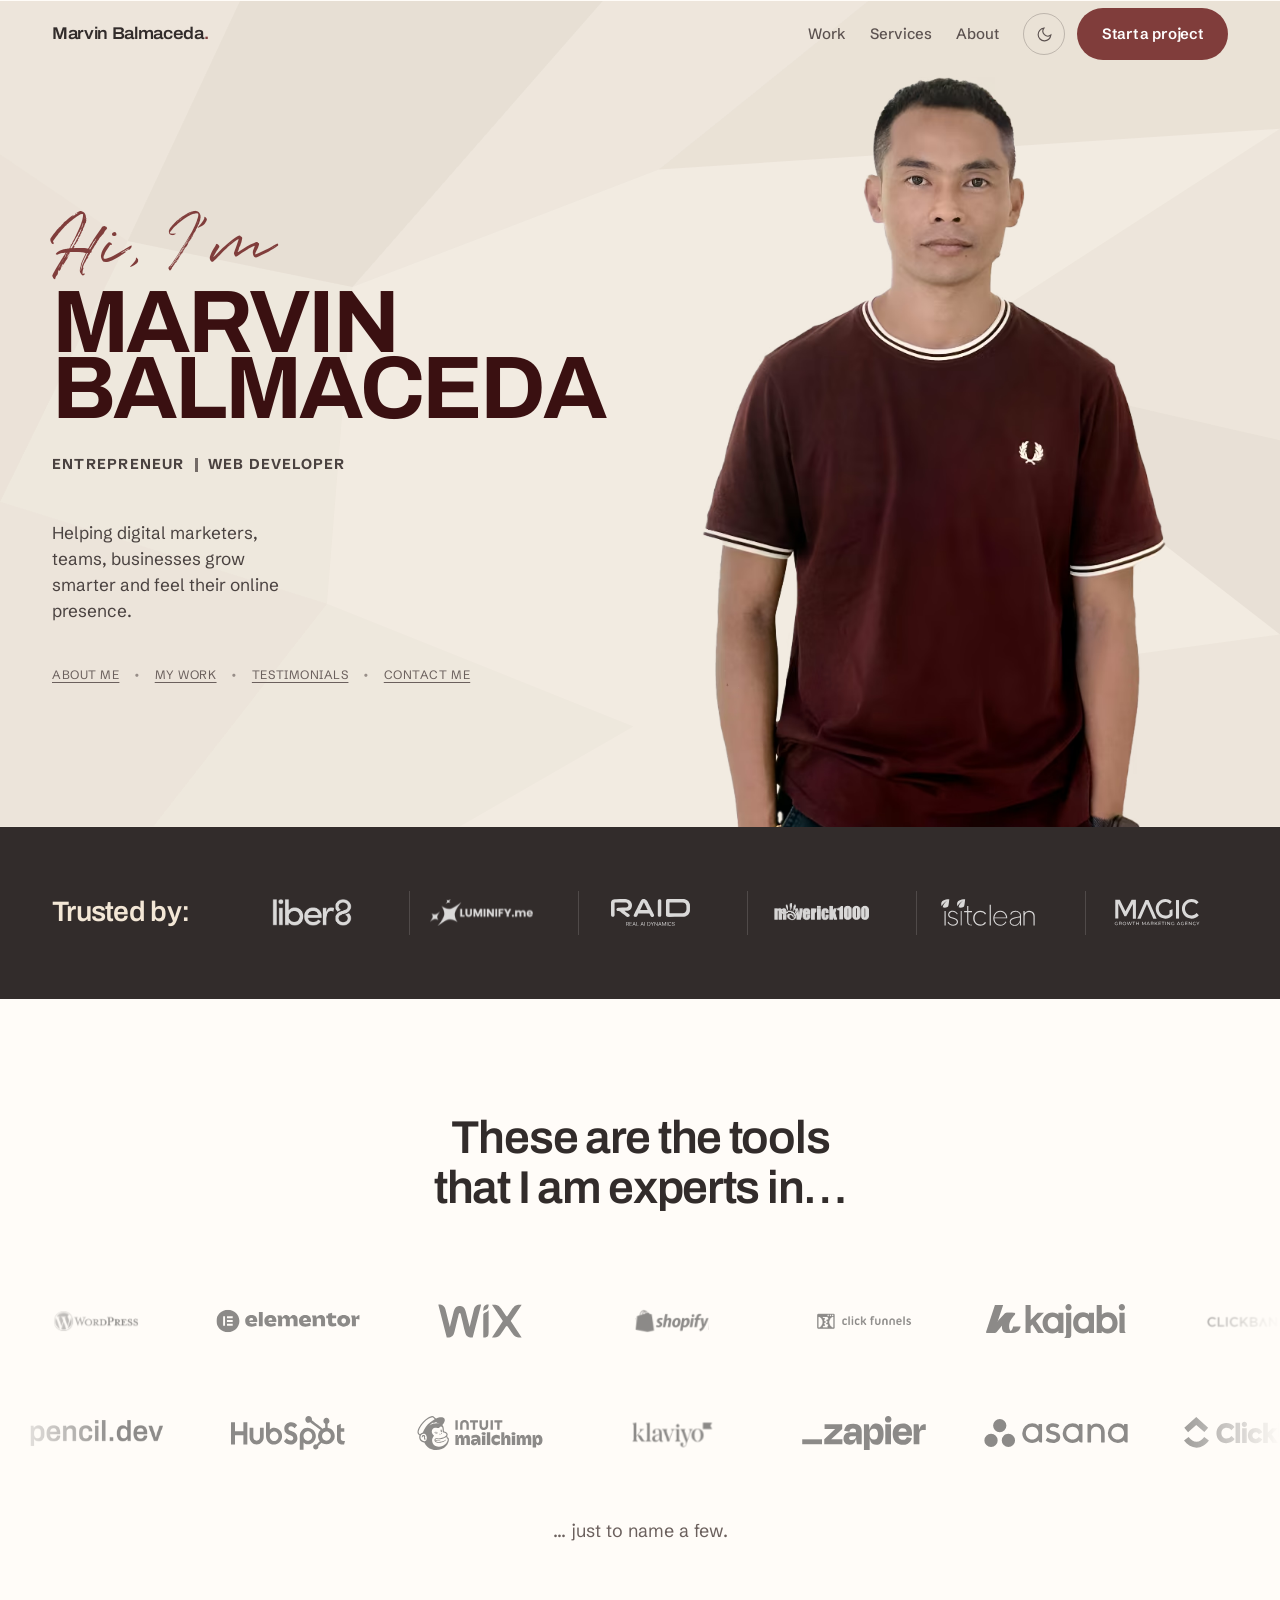
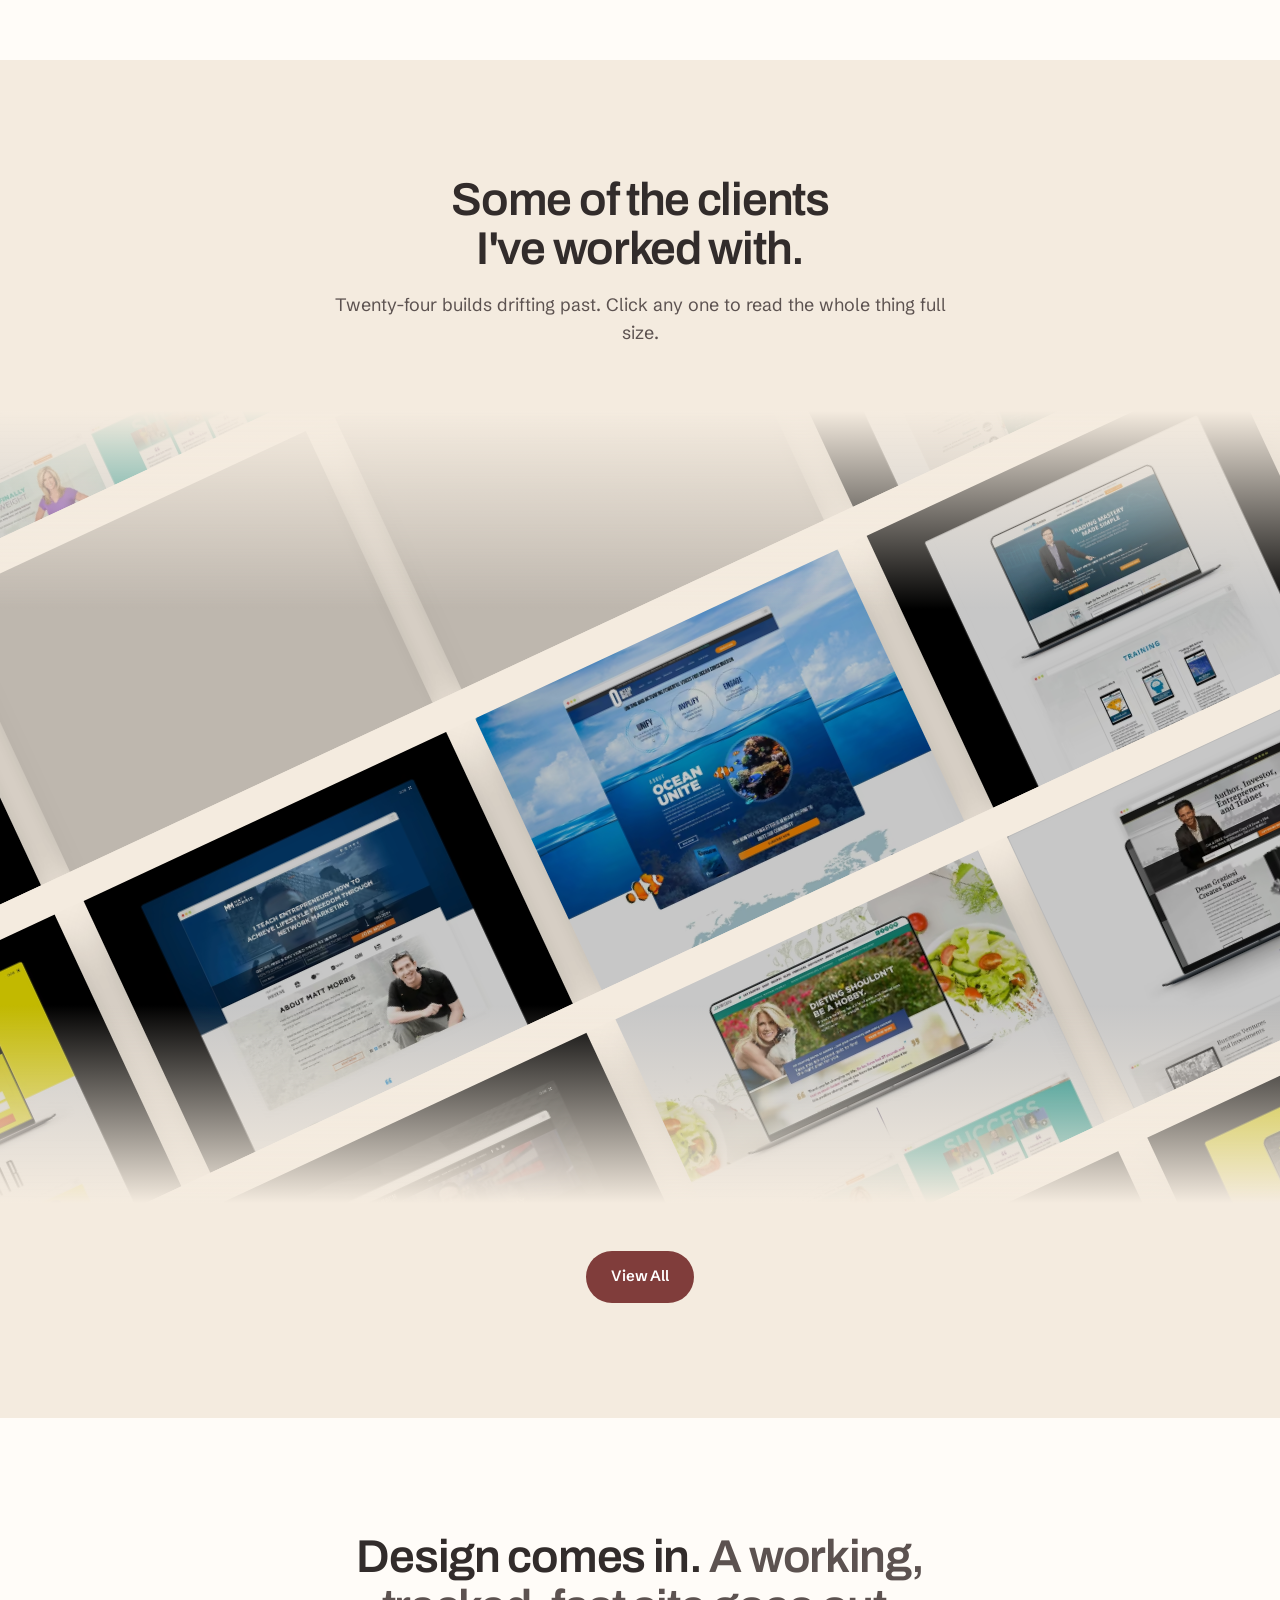
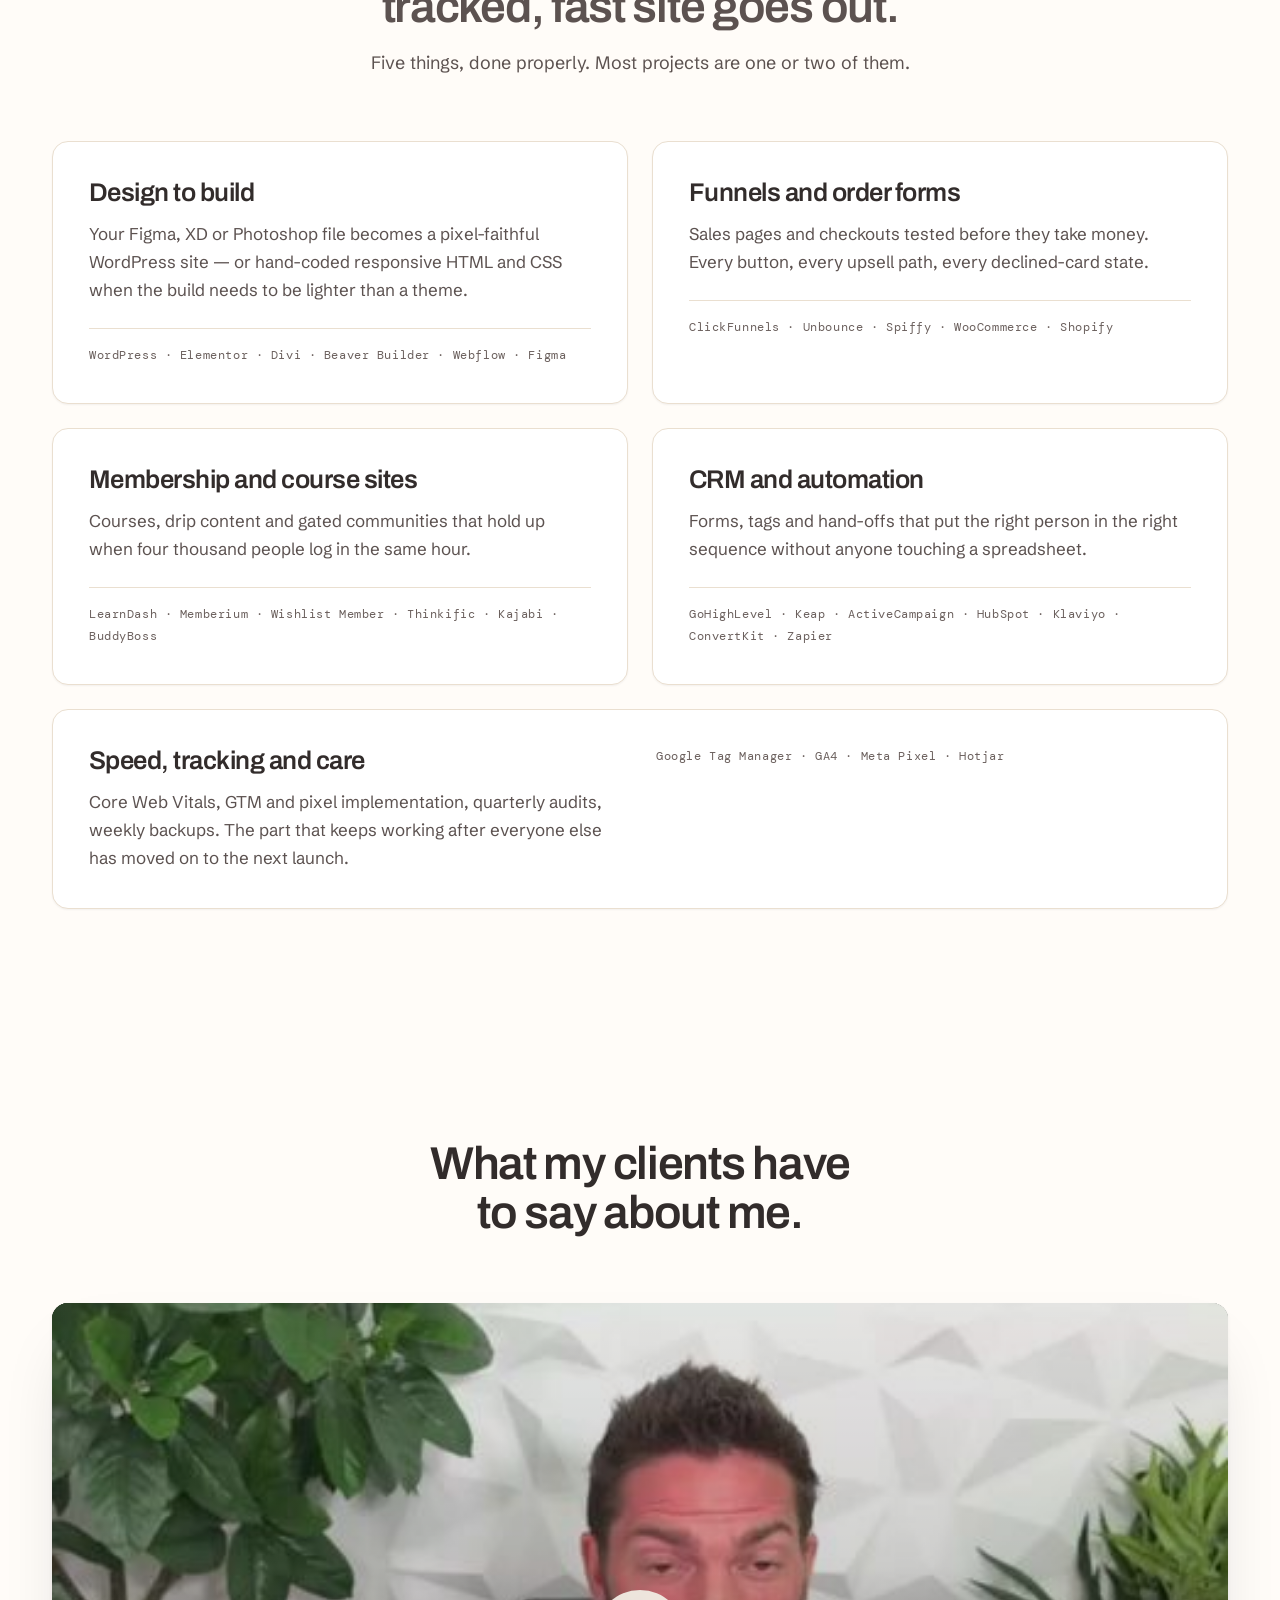
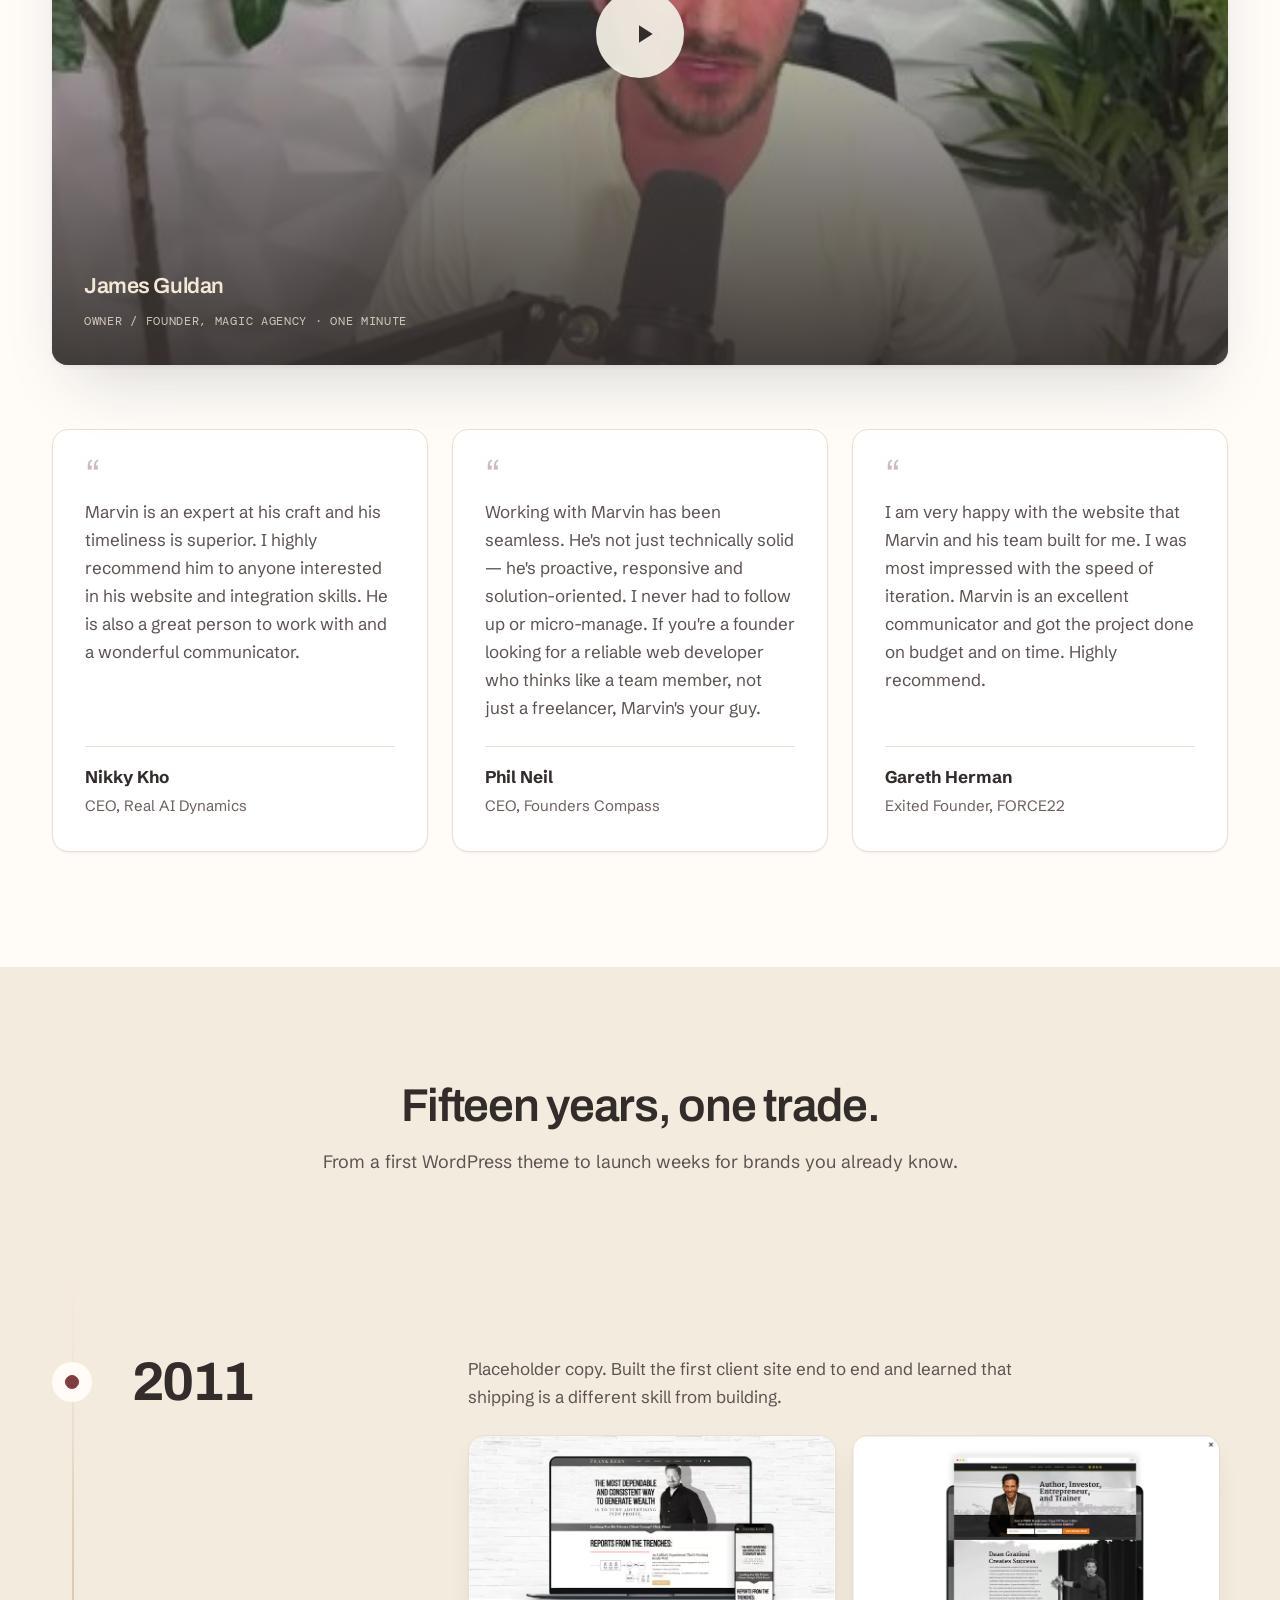
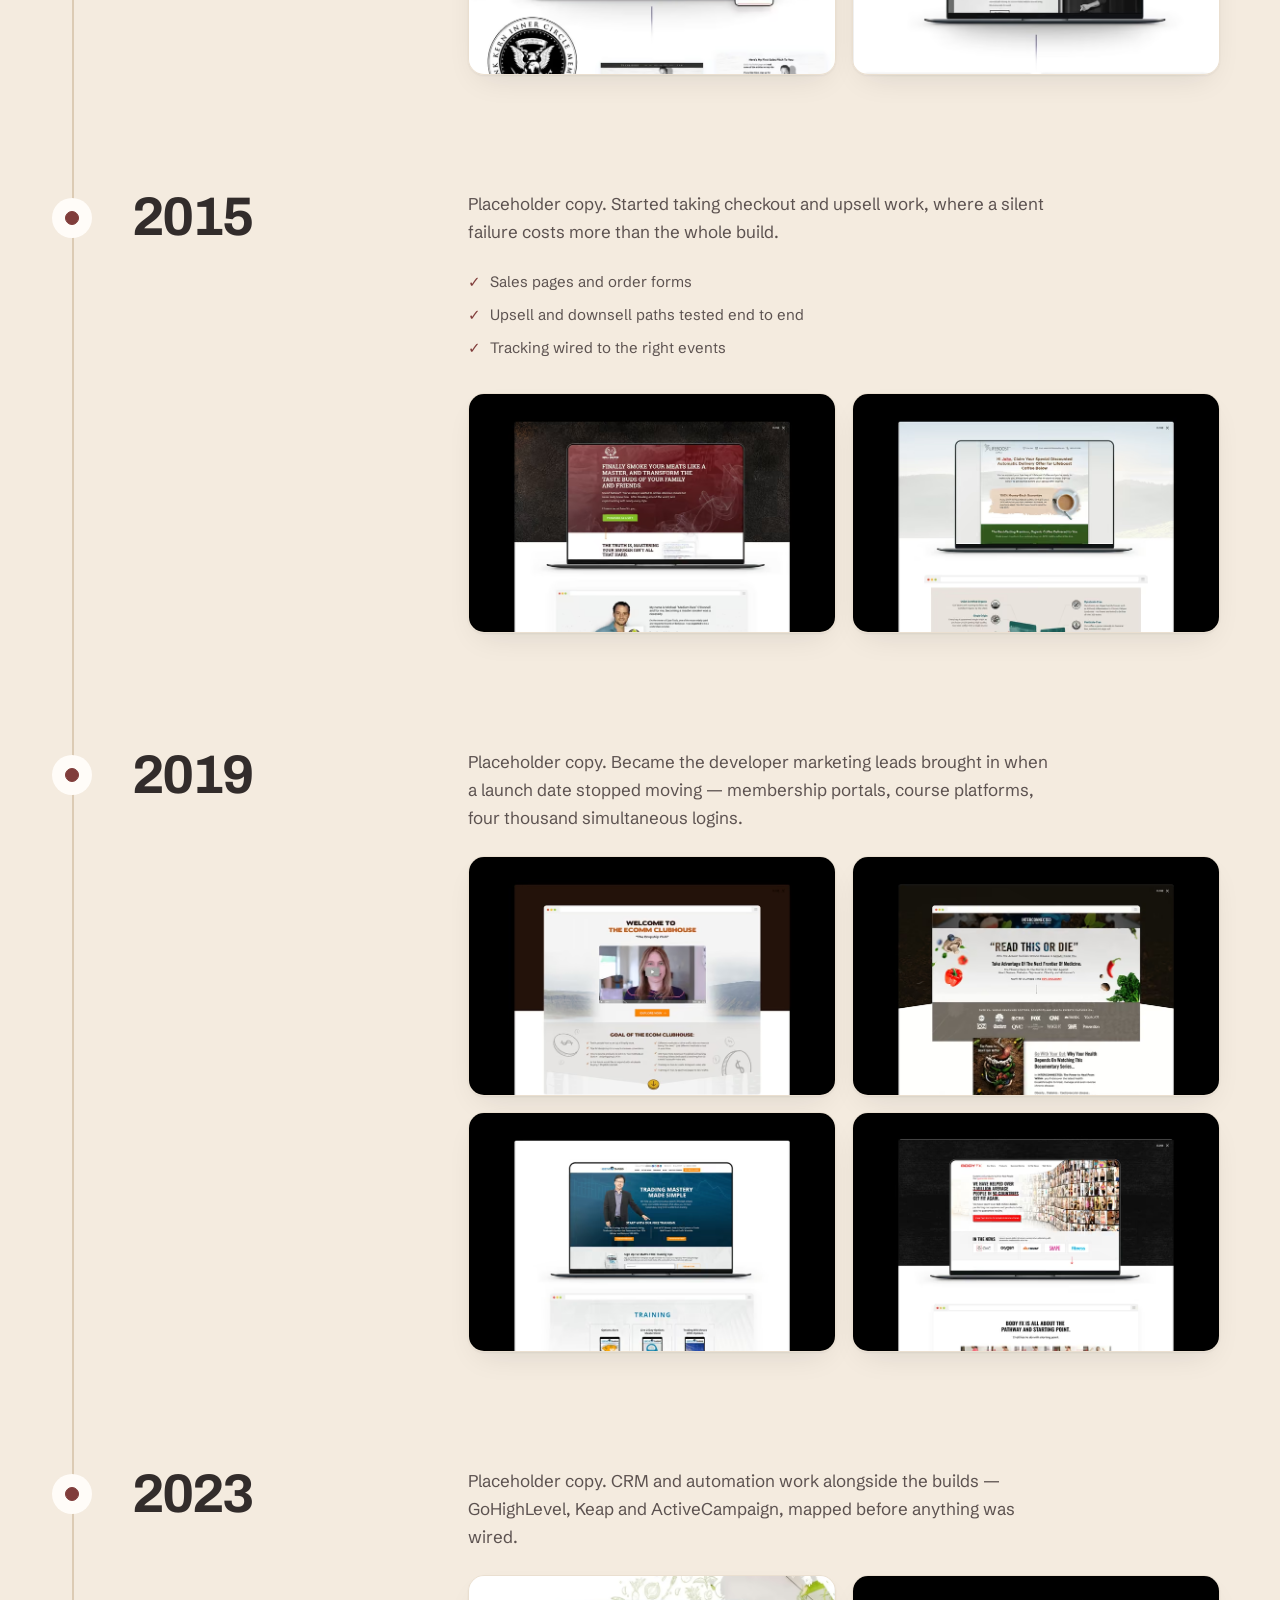
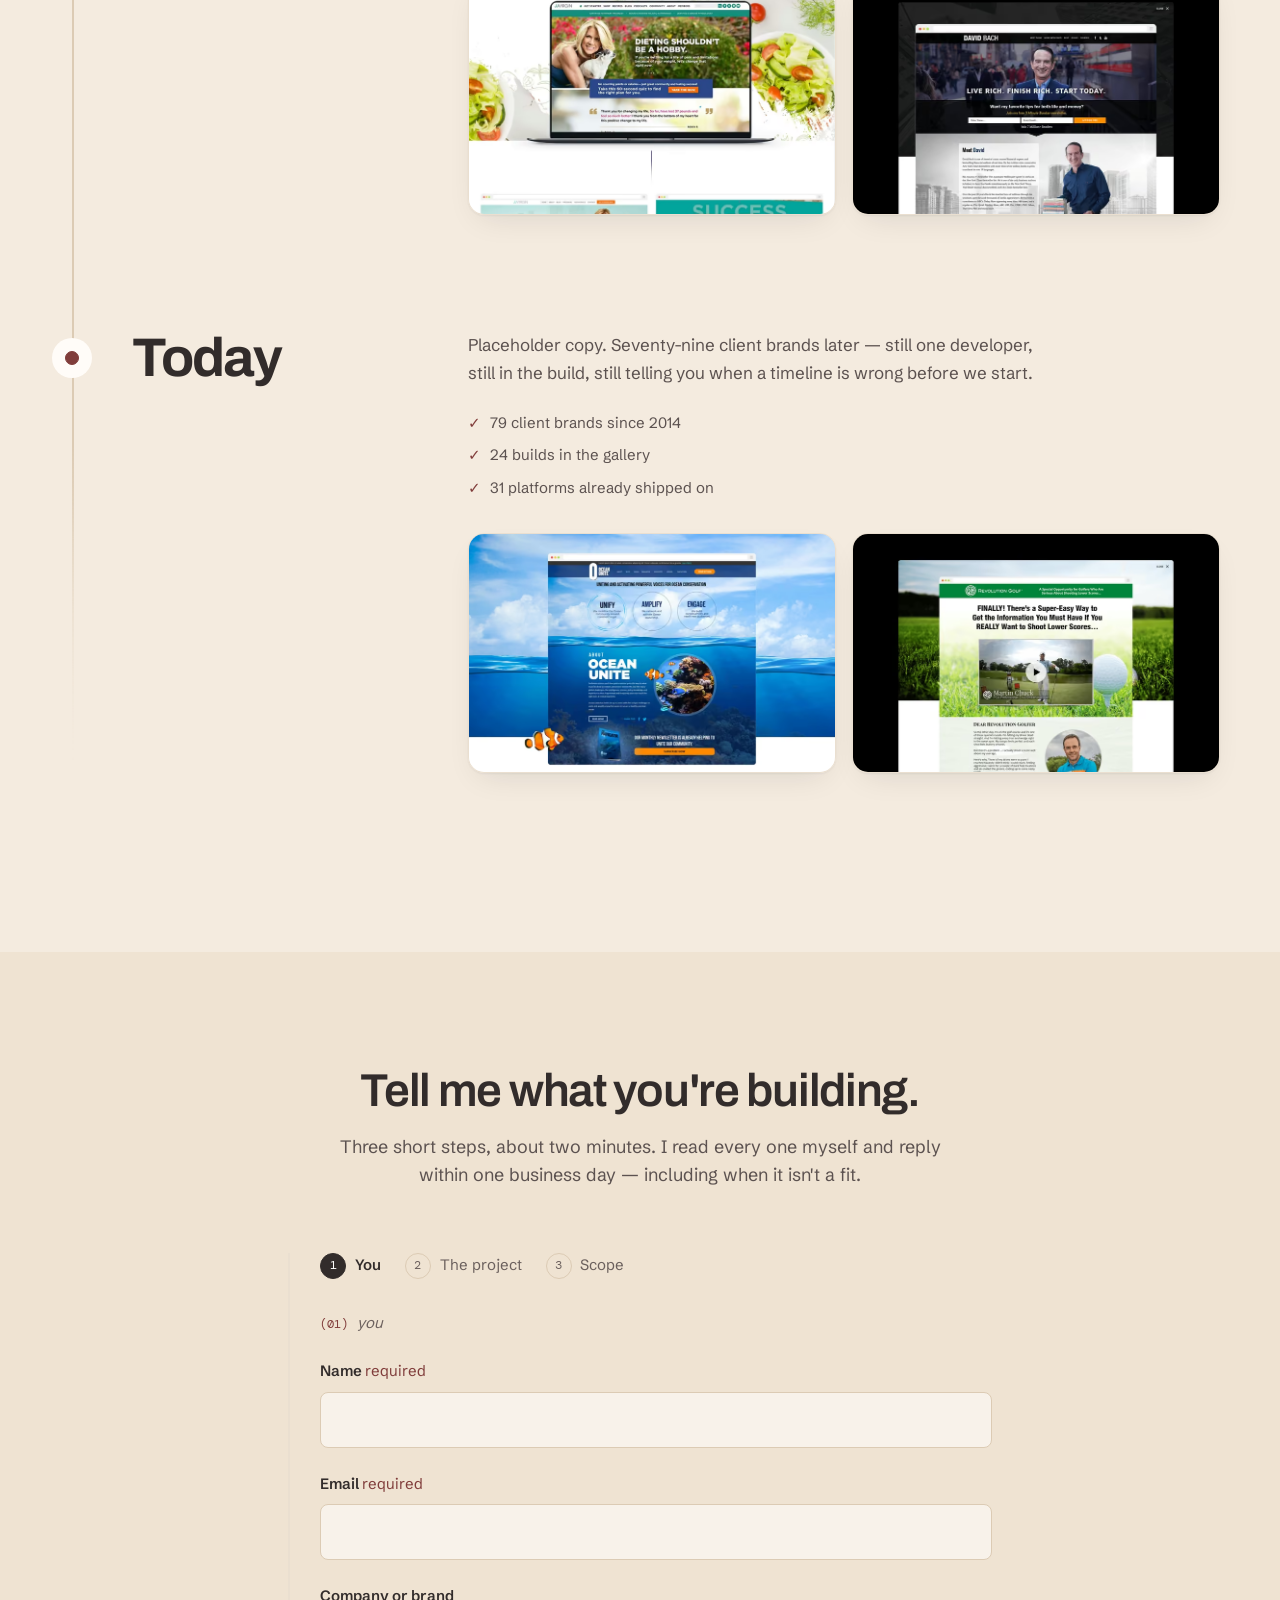
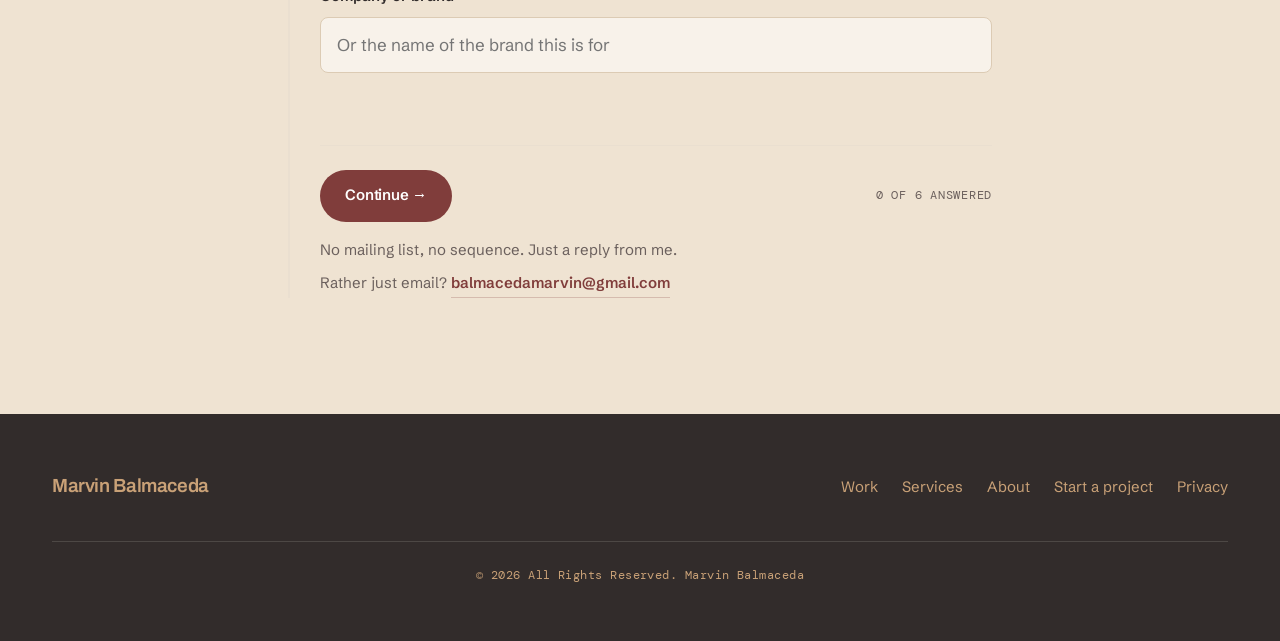
==== commit 0d4b9780: "Aug 18, 2026" ====
--- a/index.html
+++ b/index.html
@@ -4,20 +4,34 @@
 <meta charset="utf-8">
 <meta name="viewport" content="width=device-width, initial-scale=1">
 <title>Marvin Balmaceda — Web developer for personal brands</title>
-<meta name="description" content="For ten years I've built the sites, funnels, order forms and membership portals behind 79 recognizable personal brands — Dean Graziosi, Frank Kern, JJ Virgin, David Bach. Design in, working site out.">
+<meta name="description" content="Sites, funnels, order forms and membership portals for 79 personal brands — Dean Graziosi, Frank Kern, JJ Virgin, David Bach. Design in, working site out.">
 <link rel="canonical" href="https://marvinbalmaceda.com/">
+<meta property="og:type" content="website">
+<meta property="og:url" content="https://marvinbalmaceda.com/">
+<meta property="og:title" content="Marvin Balmaceda — Web developer for personal brands">
+<meta property="og:description" content="Sites, funnels, order forms and membership portals for 79 personal brands — Dean Graziosi, Frank Kern, JJ Virgin, David Bach. Design in, working site out.">
+<meta property="og:image" content="https://marvinbalmaceda.com/img/og/og-home.jpg">
+<meta property="og:image:alt" content="Marvin Balmaceda, web developer, beside his name on a dark brand card">
+<meta name="twitter:title" content="Marvin Balmaceda — Web developer for personal brands">
+<meta name="twitter:description" content="Sites, funnels, order forms and membership portals for 79 personal brands — Dean Graziosi, Frank Kern, JJ Virgin, David Bach. Design in, working site out.">
+<meta name="twitter:image" content="https://marvinbalmaceda.com/img/og/og-home.jpg">
 <!--HEAD-->
 <meta name="color-scheme" content="light dark">
-<meta name="theme-color" content="#FFFFFF" media="(prefers-color-scheme: light)">
-<meta name="theme-color" content="#0B0E14" media="(prefers-color-scheme: dark)">
+<meta name="theme-color" content="#FFFCF8">
 <meta name="twitter:card" content="summary_large_image">
+<meta property="og:site_name" content="Marvin Balmaceda">
+<meta property="og:locale" content="en_US">
+<meta property="og:image:width" content="1200">
+<meta property="og:image:height" content="630">
+<meta property="og:image:type" content="image/jpeg">
 
 <!-- Theme, resolved before first paint so there is no flash of the wrong one.
      Kept inline and tiny on purpose: an external file would race the stylesheet. -->
 <script>
   (function () {
-    var t = localStorage.getItem('theme');
-    if (t) document.documentElement.dataset.theme = t;
+    /* Light by default; an explicit choice in localStorage wins. Always writing
+       the attribute keeps the toggle's read simple later on. */
+    document.documentElement.dataset.theme = localStorage.getItem('theme') || 'light';
     document.documentElement.className = 'js';
   })();
 </script>
@@ -29,6 +43,8 @@
 <link rel="stylesheet" href="css/components.css">
 <link rel="stylesheet" href="css/sections.css">
 <link rel="icon" href="img/favicon.svg" type="image/svg+xml">
+<link rel="apple-touch-icon" href="img/apple-touch-icon.png">
+<link rel="manifest" href="site.webmanifest">
         <!--/HEAD-->
 
 <script type="application/ld+json">
@@ -169,7 +185,7 @@
     <section class="trusted">
       <div class="wrap trusted__inner">
         <div class="trusted__claim">
-          <h2>Trusted by</h2>
+          <h2>Trusted by:</h2>
         </div>
         <ul class="trusted__row">
             <li><img src="img/logos/liber8.png" alt="Liber8" height="27" loading="lazy" decoding="async"></li>
@@ -191,7 +207,7 @@
       </div>
       <div class="tools__rows reveal">
         <div class="tools__row">
-          <ul class="tools__track tools__track--left" style="--speed:62s">
+          <ul class="tools__track tools__track--left" style="--speed:70s">
             <li><img src="img/tools/wordpress.svg" alt="WordPress" loading="lazy" decoding="async"></li>
             <li><img src="img/tools/elementor.svg" alt="Elementor" loading="lazy" decoding="async"></li>
             <li><img src="img/tools/wix.svg" alt="Wix" loading="lazy" decoding="async"></li>
@@ -202,6 +218,8 @@
             <li><img src="img/tools/gohighlevel.svg" alt="GoHighLevel" loading="lazy" decoding="async"></li>
             <li><img src="img/tools/keap.svg" alt="Keap" loading="lazy" decoding="async"></li>
             <li><img src="img/tools/activecampaign.svg" alt="ActiveCampaign" loading="lazy" decoding="async"></li>
+            <li><img src="img/tools/claude.png" alt="Claude" loading="lazy" decoding="async"></li>
+            <li><img src="img/tools/cursor.png" alt="Cursor" loading="lazy" decoding="async"></li>
             <li aria-hidden="true"><img src="img/tools/wordpress.svg" alt="" loading="lazy" decoding="async"></li>
             <li aria-hidden="true"><img src="img/tools/elementor.svg" alt="" loading="lazy" decoding="async"></li>
             <li aria-hidden="true"><img src="img/tools/wix.svg" alt="" loading="lazy" decoding="async"></li>
@@ -212,10 +230,13 @@
             <li aria-hidden="true"><img src="img/tools/gohighlevel.svg" alt="" loading="lazy" decoding="async"></li>
             <li aria-hidden="true"><img src="img/tools/keap.svg" alt="" loading="lazy" decoding="async"></li>
             <li aria-hidden="true"><img src="img/tools/activecampaign.svg" alt="" loading="lazy" decoding="async"></li>
+            <li aria-hidden="true"><img src="img/tools/claude.png" alt="" loading="lazy" decoding="async"></li>
+            <li aria-hidden="true"><img src="img/tools/cursor.png" alt="" loading="lazy" decoding="async"></li>
           </ul>
         </div>
         <div class="tools__row">
-          <ul class="tools__track tools__track--right" style="--speed:74s">
+          <ul class="tools__track tools__track--right" style="--speed:82s">
+            <li><img src="img/tools/pencil-dev.png" alt="pencil.dev" loading="lazy" decoding="async"></li>
             <li><img src="img/tools/hubspot.svg" alt="HubSpot" loading="lazy" decoding="async"></li>
             <li><img src="img/tools/mailchimp.svg" alt="Mailchimp" loading="lazy" decoding="async"></li>
             <li><img src="img/tools/klaviyo.svg" alt="Klaviyo" loading="lazy" decoding="async"></li>
@@ -226,6 +247,7 @@
             <li><img src="img/tools/google-tag-manager.svg" alt="Google Tag Manager" loading="lazy" decoding="async"></li>
             <li><img src="img/tools/meta.svg" alt="Meta Pixel" loading="lazy" decoding="async"></li>
             <li><img src="img/tools/hotjar.svg" alt="Hotjar" loading="lazy" decoding="async"></li>
+            <li aria-hidden="true"><img src="img/tools/pencil-dev.png" alt="" loading="lazy" decoding="async"></li>
             <li aria-hidden="true"><img src="img/tools/hubspot.svg" alt="" loading="lazy" decoding="async"></li>
             <li aria-hidden="true"><img src="img/tools/mailchimp.svg" alt="" loading="lazy" decoding="async"></li>
             <li aria-hidden="true"><img src="img/tools/klaviyo.svg" alt="" loading="lazy" decoding="async"></li>
@@ -1364,7 +1386,7 @@
 
       <div class="wrap" style="padding-bottom: var(--section-y); text-align:center">
         <p style="margin-top: var(--s12)">
-          <a class="btn btn--primary" href="work.html">See all twenty-four</a>
+          <a class="btn btn--primary" href="work.html">View All</a>
         </p>
       </div>
     </section>
@@ -1484,62 +1506,87 @@
           <h2>Fifteen years, one trade.</h2>
           <p class="lede">From a first WordPress theme to launch weeks for brands you already know.</p>
         </div>
-
-        <!-- PLACEHOLDER CONTENT — years and copy are dummy text pending the real
-             milestones. Structure and behaviour are final. -->
-        <div class="tl reveal" id="timeline">
-          <div class="tl__rail" role="tablist" aria-label="Career timeline">
-            <button class="tl__year" role="tab" id="tl-2011" aria-controls="tlp-2011" aria-selected="true" tabindex="0">2011</button>
-            <button class="tl__year" role="tab" id="tl-2013" aria-controls="tlp-2013" aria-selected="false" tabindex="-1">2013</button>
-            <button class="tl__year" role="tab" id="tl-2015" aria-controls="tlp-2015" aria-selected="false" tabindex="-1">2015</button>
-            <button class="tl__year" role="tab" id="tl-2017" aria-controls="tlp-2017" aria-selected="false" tabindex="-1">2017</button>
-            <button class="tl__year" role="tab" id="tl-2019" aria-controls="tlp-2019" aria-selected="false" tabindex="-1">2019</button>
-            <button class="tl__year" role="tab" id="tl-2021" aria-controls="tlp-2021" aria-selected="false" tabindex="-1">2021</button>
-            <button class="tl__year" role="tab" id="tl-2023" aria-controls="tlp-2023" aria-selected="false" tabindex="-1">2023</button>
-            <button class="tl__year" role="tab" id="tl-2026" aria-controls="tlp-2026" aria-selected="false" tabindex="-1">Today</button>
-          </div>
-
-          <div class="tl__panel is-active" role="tabpanel" id="tlp-2011" aria-labelledby="tl-2011" tabindex="0">
-            <span class="micro">2011 &middot; placeholder</span>
-            <h3>First lines of production code.</h3>
-            <p>Placeholder copy. Built the first client site end to end and learned that shipping is a different skill from building. Replace with the real milestone.</p>
-          </div>
-          <div class="tl__panel" role="tabpanel" id="tlp-2013" aria-labelledby="tl-2013" tabindex="0">
-            <span class="micro">2013 &middot; placeholder</span>
-            <h3>Went full-time on WordPress.</h3>
-            <p>Placeholder copy. Moved from occasional freelance work to a full book of clients, mostly theme and plugin work. Replace with the real milestone.</p>
-          </div>
-          <div class="tl__panel" role="tabpanel" id="tlp-2015" aria-labelledby="tl-2015" tabindex="0">
-            <span class="micro">2015 &middot; placeholder</span>
-            <h3>First funnel and order form builds.</h3>
-            <p>Placeholder copy. Started taking checkout and upsell work, where a silent failure costs more than the whole build. Replace with the real milestone.</p>
-          </div>
-          <div class="tl__panel" role="tabpanel" id="tlp-2017" aria-labelledby="tl-2017" tabindex="0">
-            <span class="micro">2017 &middot; placeholder</span>
-            <h3>Membership and course platforms.</h3>
-            <p>Placeholder copy. LearnDash and Memberium builds for launches with thousands of simultaneous logins. Replace with the real milestone.</p>
-          </div>
-          <div class="tl__panel" role="tabpanel" id="tlp-2019" aria-labelledby="tl-2019" tabindex="0">
-            <span class="micro">2019 &middot; placeholder</span>
-            <h3>Working directly with launch teams.</h3>
-            <p>Placeholder copy. Became the developer marketing leads brought in when a launch date stopped moving. Replace with the real milestone.</p>
-          </div>
-          <div class="tl__panel" role="tabpanel" id="tlp-2021" aria-labelledby="tl-2021" tabindex="0">
-            <span class="micro">2021 &middot; placeholder</span>
-            <h3>Started the studio.</h3>
-            <p>Placeholder copy. Founded Fixels so larger projects could get more hands without changing who you talk to. Replace with the real milestone.</p>
-          </div>
-          <div class="tl__panel" role="tabpanel" id="tlp-2023" aria-labelledby="tl-2023" tabindex="0">
-            <span class="micro">2023 &middot; placeholder</span>
-            <h3>CRM and automation work.</h3>
-            <p>Placeholder copy. GoHighLevel, Keap and ActiveCampaign integrations alongside the build work. Replace with the real milestone.</p>
-          </div>
-          <div class="tl__panel" role="tabpanel" id="tlp-2026" aria-labelledby="tl-2026" tabindex="0">
-            <span class="micro">Today &middot; placeholder</span>
-            <h3>Seventy-nine client brands later.</h3>
-            <p>Placeholder copy. Still one developer, still in the build, still telling you when a timeline is wrong before we start. Replace with the real milestone.</p>
-          </div>
-        </div>
+      </div>
+
+      <!-- PLACEHOLDER COPY — the years and prose are dummy text pending the real
+           milestones. Structure, imagery and behaviour are final. -->
+      <div class="tline" id="timeline">
+
+        <article class="tline__item">
+          <div class="tline__side"><span class="tline__dot" aria-hidden="true"></span><h3 class="tline__year">2011</h3></div>
+          <div class="tline__body">
+            <h3 class="tline__year tline__year--m">2011</h3>
+            <p>Placeholder copy. Built the first client site end to end and learned that shipping is a different skill from building.</p>
+            <div class="tline__grid">
+              <img src="img/work/frank-kern.avif" alt="Frank Kern — website built by Marvin Balmaceda" width="760" height="1372" loading="lazy" decoding="async">
+              <img src="img/work/dean-graziosi.avif" alt="Dean Graziosi — website built by Marvin Balmaceda" width="760" height="1250" loading="lazy" decoding="async">
+            </div>
+          </div>
+        </article>
+
+        <article class="tline__item">
+          <div class="tline__side"><span class="tline__dot" aria-hidden="true"></span><h3 class="tline__year">2015</h3></div>
+          <div class="tline__body">
+            <h3 class="tline__year tline__year--m">2015</h3>
+            <p>Placeholder copy. Started taking checkout and upsell work, where a silent failure costs more than the whole build.</p>
+            <ul class="tline__list">
+              <li>Sales pages and order forms</li>
+              <li>Upsell and downsell paths tested end to end</li>
+              <li>Tracking wired to the right events</li>
+            </ul>
+            <div class="tline__grid">
+              <img src="img/work/grillmaster.avif" alt="Grillmaster University — website built by Marvin Balmaceda" width="760" height="2337" loading="lazy" decoding="async">
+              <img src="img/work/lifeboost-coffee.avif" alt="Lifeboost Coffee — website built by Marvin Balmaceda" width="760" height="2527" loading="lazy" decoding="async">
+            </div>
+          </div>
+        </article>
+
+        <article class="tline__item">
+          <div class="tline__side"><span class="tline__dot" aria-hidden="true"></span><h3 class="tline__year">2019</h3></div>
+          <div class="tline__body">
+            <h3 class="tline__year tline__year--m">2019</h3>
+            <p>Placeholder copy. Became the developer marketing leads brought in when a launch date stopped moving — membership portals, course platforms, four thousand simultaneous logins.</p>
+            <div class="tline__grid">
+              <img src="img/work/dropship-club.avif" alt="The Dropship Club — website built by Marvin Balmaceda" width="760" height="2067" loading="lazy" decoding="async">
+              <img src="img/work/wellorg-series.avif" alt="Well Org Interconnected Series — website built by Marvin Balmaceda" width="760" height="1995" loading="lazy" decoding="async">
+              <img src="img/work/certus-trading.avif" alt="Certus Trading — website built by Marvin Balmaceda" width="760" height="2381" loading="lazy" decoding="async">
+              <img src="img/work/bodyfx.avif" alt="BodyFX — website built by Marvin Balmaceda" width="760" height="1795" loading="lazy" decoding="async">
+            </div>
+          </div>
+        </article>
+
+        <article class="tline__item">
+          <div class="tline__side"><span class="tline__dot" aria-hidden="true"></span><h3 class="tline__year">2023</h3></div>
+          <div class="tline__body">
+            <h3 class="tline__year tline__year--m">2023</h3>
+            <p>Placeholder copy. CRM and automation work alongside the builds — GoHighLevel, Keap and ActiveCampaign, mapped before anything was wired.</p>
+            <div class="tline__grid">
+              <img src="img/work/jj-virgin.avif" alt="JJ Virgin — website built by Marvin Balmaceda" width="760" height="1481" loading="lazy" decoding="async">
+              <img src="img/work/david-bach.avif" alt="David Bach — website built by Marvin Balmaceda" width="760" height="1690" loading="lazy" decoding="async">
+            </div>
+          </div>
+        </article>
+
+        <article class="tline__item">
+          <div class="tline__side"><span class="tline__dot" aria-hidden="true"></span><h3 class="tline__year">Today</h3></div>
+          <div class="tline__body">
+            <h3 class="tline__year tline__year--m">Today</h3>
+            <p>Placeholder copy. Seventy-nine client brands later — still one developer, still in the build, still telling you when a timeline is wrong before we start.</p>
+            <ul class="tline__list">
+              <li>79 client brands since 2014</li>
+              <li>24 builds in the gallery</li>
+              <li>31 platforms already shipped on</li>
+            </ul>
+            <div class="tline__grid">
+              <img src="img/work/ocean-unite.avif" alt="Ocean Unite — website built by Marvin Balmaceda" width="760" height="1590" loading="lazy" decoding="async">
+              <img src="img/work/revolution-golf.avif" alt="Revolution Golf — website built by Marvin Balmaceda" width="760" height="1914" loading="lazy" decoding="async">
+            </div>
+          </div>
+        </article>
+
+        <!-- The rail. --fill is written by JS from scroll progress; with no JS
+             it simply stays at 0 and the static track remains. -->
+        <div class="tline__rail" aria-hidden="true"><span class="tline__fill"></span></div>
       </div>
         <!--/TIMELINE-->
     </section>
@@ -1552,11 +1599,19 @@
           <p class="lede">Three short steps, about two minutes. I read every one myself and reply within one business day — including when it isn't a fit.</p>
         </div>
         <!--FORM-->
-<form class="inquiry inquiry--mid reveal" id="inquiry-form" name="inquiry" method="POST"
-                action="thank-you.html" data-netlify="true" data-netlify-honeypot="bot-field">
-            <input type="hidden" name="form-name" value="inquiry">
+<!-- Posts to FormSubmit, which needs no account and takes the destination
+               address in the action URL. The previous Netlify Forms setup could
+               never deliver: Netlify handles that POST at its own edge, so it is
+               inert anywhere else — locally it returned 501 — and even on Netlify
+               the destination is set in their dashboard, never in markup. -->
+          <form class="inquiry inquiry--mid reveal" id="inquiry-form" method="POST"
+                action="https://formsubmit.co/balmacedamarvin@gmail.com">
+            <input type="hidden" name="_subject" value="New project inquiry — marvinbalmaceda.com">
+            <input type="hidden" name="_template" value="table">
+            <input type="hidden" name="_captcha" value="false">
+            <input type="hidden" name="_next" value="https://marvinbalmaceda.com/thank-you.html">
             <p class="hp" aria-hidden="true">
-              <label>Leave this empty <input name="bot-field" tabindex="-1" autocomplete="off"></label>
+              <label>Leave this empty <input name="_honey" tabindex="-1" autocomplete="off"></label>
             </p>
 
             <!-- Step rail. Rendered as real markup so it exists without JS,
--- a/css/tokens.css
+++ b/css/tokens.css
@@ -9,7 +9,10 @@
    ========================================================================== */
 
 :root {
-  color-scheme: light dark;               /* follow the OS until told otherwise */
+  /* Light is the default, not the OS preference. Setting it here rather than
+     only in JS means a visitor with JavaScript disabled still gets light —
+     every light-dark() below resolves off this one declaration. */
+  color-scheme: light;
 }
 :root[data-theme="light"] { color-scheme: light; }
 :root[data-theme="dark"]  { color-scheme: dark;  }
--- a/css/components.css
+++ b/css/components.css
@@ -96,14 +96,18 @@
 .nav__mark .dot { color: var(--accent-text); }
 
 .nav__links { display: flex; gap: var(--s6); align-items: center; }
-.nav__links a {
+/* :not(.btn) matters. `.nav__links a` is (0,1,1) and outranks `.btn--primary`
+   at (0,1,0), so without it the in-menu CTA inherited this colour and the
+   display font — light text on camel, effectively illegible. */
+.nav__links a:not(.btn) {
   font-size: var(--fs-sm);
   font-weight: 500;
   color: var(--text-secondary);
   text-decoration: none;
   transition: color var(--t-micro) var(--e-state);
 }
-.nav__links a:hover, .nav__links a[aria-current="page"] { color: var(--text-primary); }
+.nav__links a:not(.btn):hover,
+.nav__links a:not(.btn)[aria-current="page"] { color: var(--text-primary); }
 
 .nav__tools { display: flex; align-items: center; gap: var(--s3); }
 
@@ -113,8 +117,12 @@
 .theme-toggle {
   display: grid;
   place-items: center;
-  width: 38px; height: 38px;
-  border: 1px solid var(--border-hairline);
+  width: 42px; height: 42px;
+  /* Translucent currentColor, not a fixed token: the nav is transparent over
+     the hero, where --border-hairline (#2C2726 on a #1F1B1A ground) was
+     invisible and the controls read as floating icons. This adapts to whatever
+     is behind it in either theme. */
+  border: 1px solid color-mix(in srgb, currentColor 24%, transparent);
   border-radius: var(--r-pill);
   background: transparent;
   cursor: pointer;
@@ -140,27 +148,48 @@
     padding: var(--s8) var(--page-pad) var(--s12);
     background: var(--bg-base);
     border-bottom: 1px solid var(--border-hairline);
-    transform: translateY(-104%);
-    transition: transform var(--t-state) var(--e-enter);
+    /* Must clear its own height PLUS the nav offset it is anchored to.
+       translateY(-104%) only lifts it 1.04x its height while `top` holds it
+       var(--nav-h) down the page, so the panel's bottom edge landed 56px into
+       the page — a dark slab with the CTA peeking out under the header. */
+    transform: translateY(calc(-100% - var(--nav-h) - 4px));
+    /* visibility also keeps the off-screen links out of the tab order. It is
+       switched with a delay equal to the slide, so closing still animates. */
+    visibility: hidden;
+    transition: transform var(--t-state) var(--e-enter),
+                visibility 0s linear var(--t-state);
   }
-  .nav__links a { font-size: var(--fs-m); font-family: var(--font-display); font-weight: 600; }
-  .nav.is-open .nav__links { transform: translateY(0); }
+  .nav.is-open .nav__links {
+    transform: translateY(0);
+    visibility: visible;
+    transition: transform var(--t-state) var(--e-enter), visibility 0s;
+  }
+  .nav__links a:not(.btn) { font-size: var(--fs-m); font-family: var(--font-display); font-weight: 600; }
   .nav__burger {
-    display: grid; place-items: center;
-    width: 38px; height: 38px; padding: 0;
-    background: transparent; border: 1px solid var(--border-hairline);
+    /* flex + explicit gap, not grid auto-placement: grid spread the bars ~15px
+       apart across the button, so no fixed translate could close them into an
+       X. Here the pitch is exactly 1.5px + 5px, which the rotations below use. */
+    display: flex; flex-direction: column;
+    align-items: center; justify-content: center; gap: 5px;
+    width: 44px; height: 44px; padding: 0;
+    background: transparent;
+    border: 1px solid color-mix(in srgb, currentColor 24%, transparent);
     border-radius: var(--r-pill); cursor: pointer;
   }
   .nav__burger span {
-    display: block; width: 15px; height: 1.5px; background: var(--text-primary);
+    display: block; width: 17px; height: 1.5px; background: var(--text-primary);
     transition: transform var(--t-state) var(--e-state), opacity var(--t-micro) linear;
   }
-  .nav__burger span + span { margin-top: 4px; }
-  .nav.is-open .nav__burger span:nth-child(1) { transform: translateY(5.5px) rotate(45deg); }
+  .nav.is-open .nav__burger span:nth-child(1) { transform: translateY(6.5px) rotate(45deg); }
   .nav.is-open .nav__burger span:nth-child(2) { opacity: 0; }
-  .nav.is-open .nav__burger span:nth-child(3) { transform: translateY(-5.5px) rotate(-45deg); }
+  .nav.is-open .nav__burger span:nth-child(3) { transform: translateY(-6.5px) rotate(-45deg); }
   .nav__cta { display: none; }
   .nav__cta-m { display: inline-flex; margin-top: var(--s2); }
+  .theme-toggle { width: 44px; height: 44px; }
+  /* The wordmark is the widest thing in the bar at 320px; drop it a notch so it
+     never crowds the two controls. */
+  .nav__mark { font-size: 1rem; }
+  .nav__inner { gap: var(--s3); }
 }
 
 /* ---- The Scroll Window ---------------------------------------------------
@@ -187,7 +216,6 @@
   display: block;
   background: var(--bg-card);
   border: 1px solid var(--border-default);
-  border-radius: var(--r-md);
   overflow: hidden;
   text-decoration: none;
   color: inherit;
--- a/css/sections.css
+++ b/css/sections.css
@@ -69,9 +69,10 @@
   line-height: .75;                            /* 130px advance on a 174px face */
   letter-spacing: -.03em;
   text-transform: uppercase;
-  /* Solid maroon on the pale ground; flips to bone on dark, where maroon is
-     unreadable at any weight. */
-  color: light-dark(#322C2B, #F3E7D6);
+  /* #3A1011 is sampled from the shirt in the portrait, so the name and the
+     figure carry the same colour. 13.6:1 on the hero ground. It flips to bone
+     on dark, where that maroon measures 1.1:1 and is unreadable at any weight. */
+  color: light-dark(#3A1011, #F3E7D6);
   margin-bottom: .34em;
 }
 
@@ -117,6 +118,12 @@
 }
 .hero__links a {
   color: inherit;
+  /* Padding, not font-size: the type stays at the reduced size you asked for
+     while the tap target clears the 24px WCAG 2.5.8 minimum. The negative
+     margin keeps the row's visual rhythm unchanged. */
+  display: inline-block;
+  padding-block: .45rem;
+  margin-block: -.45rem;
   text-decoration: underline;
   text-underline-offset: .28em;
   text-decoration-thickness: 1px;
@@ -371,7 +378,6 @@
   width: 400px;
   height: 300px;
   margin-right: 2rem;
-  border-radius: 12px;
   overflow: hidden;
   box-shadow: 0 25px 50px -12px rgba(0, 0, 0, .45);
   text-decoration: none;
@@ -539,82 +545,181 @@
   opacity: .8;
 }
 
-/* ---- Interactive timeline ------------------------------------------------
-   A real tablist: arrow keys move between years, and only the selected panel
-   is in the accessibility tree. Without JS every panel renders in sequence, so
-   the section degrades to a plain chronological list. */
-
-.tl__rail {
+/* ---- Scroll timeline -----------------------------------------------------
+   Vanilla port of the Framer Motion Timeline. The library was only being used
+   to map scroll progress onto one element's height, which is a CSS custom
+   property here — so this ships no runtime and keeps working without JS, where
+   the rail simply stays unfilled and the entries read as a plain chronology. */
+
+.tline {
   position: relative;
-  display: flex;
-  /* `safe` centre: centres while it fits, but falls back to start alignment
-     once the rail overflows, so the first year can still be scrolled to. */
-  justify-content: safe center;
-  gap: clamp(.75rem, 2.5vw, 2rem);
-  overflow-x: auto;
-  scrollbar-width: none;
-  padding-bottom: var(--s6);
-  margin-bottom: var(--s8);
-}
-.tl__rail::-webkit-scrollbar { display: none; }
-/* The spine the markers sit on. */
-.tl__rail::after {
+  max-width: var(--page-max);
+  margin-inline: auto;
+  padding-inline: var(--page-pad);
+  padding-bottom: var(--s16);
+}
+
+.tline__item {
+  display: flex;
+  justify-content: flex-start;
+  padding-top: clamp(3rem, 9vw, 9rem);
+}
+@media (min-width: 800px) { .tline__item { gap: var(--s12); } }
+
+/* The year sticks while its entry scrolls past — the device that makes the
+   whole thing read as a timeline rather than a stack of cards. */
+.tline__side {
+  position: sticky;
+  top: calc(var(--nav-h) + 3rem);
+  z-index: 4;
+  align-self: flex-start;
+  display: flex;
+  align-items: center;
+  flex: none;
+  width: max-content;
+}
+@media (min-width: 800px) { .tline__side { width: 22rem; } }
+
+.tline__dot {
+  position: absolute;
+  left: 0;
+  display: grid;
+  place-items: center;
+  width: 40px; height: 40px;
+  border-radius: var(--r-pill);
+  background: var(--bg-base);
+}
+.tline__dot::after {
   content: "";
-  position: absolute;
-  left: 0; right: 0; bottom: 0;
-  height: 1px;
-  background: var(--border-default);
-}
-
-.tl__year {
-  position: relative;
-  flex: none;
-  padding: 0 0 var(--s4);
-  background: transparent;
-  border: 0;
-  cursor: pointer;
-  font-family: var(--font-mono);
-  font-size: var(--fs-data);
-  letter-spacing: .06em;
+  width: 14px; height: 14px;
+  border-radius: var(--r-pill);
+  background: var(--bg-tint);
+  border: 1px solid var(--border-strong);
+  transition: background var(--t-state) var(--e-state), border-color var(--t-state) var(--e-state);
+}
+/* Marks every entry the rail has already reached. */
+.tline__item.is-passed .tline__dot::after {
+  background: var(--accent);
+  border-color: var(--accent);
+}
+
+.tline__year {
+  font-family: var(--font-display);
+  font-size: clamp(2rem, 4.4vw, 3.4rem);
+  font-weight: 700;
+  letter-spacing: -.035em;
+  line-height: 1;
   color: var(--text-muted);
   transition: color var(--t-state) var(--e-state);
 }
-.tl__year::after {
-  content: "";
-  position: absolute;
-  left: 50%; bottom: -4px;
-  width: 9px; height: 9px;
-  transform: translateX(-50%);
+.tline__item.is-passed .tline__year { color: var(--text-primary); }
+/* Desktop shows the sticky year; mobile shows one inline in the body instead. */
+.tline__year:not(.tline__year--m) { display: none; }
+.tline__year--m { margin-bottom: var(--s4); }
+@media (min-width: 800px) {
+  .tline__side .tline__year { display: block; padding-left: 5rem; }
+  .tline__year--m { display: none; }
+}
+
+.tline__body {
+  position: relative;
+  width: 100%;
+  padding-left: 5rem;
+  padding-right: var(--s2);
+}
+@media (min-width: 800px) { .tline__body { padding-left: var(--s4); } }
+.tline__body > p { color: var(--text-secondary); max-width: 58ch; }
+.tline__body > p + * { margin-top: var(--s6); }
+
+.tline__list { list-style: none; padding: 0; margin-top: var(--s4); display: grid; gap: var(--s2); }
+.tline__list li {
+  display: flex;
+  gap: .6rem;
+  font-size: var(--fs-sm);
+  color: var(--text-secondary);
+}
+.tline__list li::before { content: "\2713"; color: var(--accent); flex: none; }
+
+.tline__grid {
+  display: grid;
+  grid-template-columns: 1fr 1fr;
+  gap: var(--s4);
+  margin-top: var(--s8);
+}
+.tline__grid img {
+  width: 100%;
+  height: clamp(90px, 22vw, 240px);
+  object-fit: cover;
+  object-position: top;      /* these are tall boards; the hero area is the part worth showing */
+  border-radius: var(--r-md);
+  border: 1px solid var(--border-hairline);
+  box-shadow: var(--shadow-md);
+}
+
+/* The rail. A static track with a fill whose height JS drives from scroll
+   progress; the mask fades both ends so it never terminates abruptly. */
+.tline__rail {
+  position: absolute;
+  left: calc(var(--page-pad) + 20px);
+  top: 0;
+  bottom: var(--s16);
+  width: 2px;
+  overflow: hidden;
+  background: linear-gradient(to bottom, transparent, var(--border-default) 12%,
+                              var(--border-default) 88%, transparent);
+  -webkit-mask-image: linear-gradient(to bottom, transparent, #000 10%, #000 90%, transparent);
+  mask-image: linear-gradient(to bottom, transparent, #000 10%, #000 90%, transparent);
+}
+/* --fill is registered so it can be animated: an unregistered custom property
+   is just a token to the engine and cannot interpolate. */
+@property --fill {
+  syntax: "<number>";
+  initial-value: 0;
+  inherits: false;
+}
+
+.tline__fill {
+  position: absolute;
+  inset-inline: 0;
+  top: 0;
+  height: 100%;
+  transform-origin: top;
+  transform: scaleY(var(--fill));   /* scale, not height — stays on the compositor */
   border-radius: var(--r-pill);
-  background: var(--border-default);
-  border: 2px solid var(--bg-tint);
-  transition: background var(--t-state) var(--e-state), transform var(--t-state) var(--e-enter);
-}
-.tl__year:hover { color: var(--text-primary); }
-.tl__year[aria-selected="true"] { color: var(--accent-text); font-weight: 600; }
-.tl__year[aria-selected="true"]::after {
-  background: var(--brand-deep);
-  transform: translateX(-50%) scale(1.4);
-}
-
-.tl__panel { max-width: 62ch; margin-inline: auto; }
-.tl__panel h3 {
-  font-size: clamp(1.4rem, 2.4vw, 2rem);
-  margin-bottom: var(--s3);
-}
-.tl__panel p { color: var(--text-secondary); }
-.tl__panel .micro { display: block; margin-bottom: var(--s3); color: var(--accent-text); }
-
-/* JS-only. Without .is-tabbed every panel stays visible in order. */
-.is-tabbed .tl__panel { display: none; }
-.is-tabbed .tl__panel.is-active { display: block; animation: tl-in var(--t-enter) var(--e-enter); }
-@keyframes tl-in { from { opacity: 0; transform: translateY(8px); } to { opacity: 1; transform: none; } }
+  /* The original ran purple -> blue; this is the palette's own brick -> camel. */
+  background: linear-gradient(to top, var(--brick) 0%, var(--camel) 45%, transparent 100%);
+}
+
+/* Preferred path: a scroll-driven animation. No listener, no rAF, no main-thread
+   work at all — the browser ties the fill directly to scroll position. The JS
+   below only registers itself when this is unsupported. */
+@supports (animation-timeline: view()) {
+  .tline { view-timeline-name: --tline-view; }
+  .tline__fill {
+    animation: tline-fill linear both;
+    animation-timeline: --tline-view;
+    animation-range: entry 90% exit 45%;
+  }
+  @keyframes tline-fill { from { --fill: 0; } to { --fill: 1; } }
+
+  /* Each marker lights as its own entry reaches the viewport, which removes the
+     need for JS to track which dots the fill has passed. */
+  .tline__dot::after,
+  .tline__side .tline__year {
+    animation: tline-on linear both;
+    animation-timeline: view();
+    animation-range: entry 55% cover 25%;
+  }
+  @keyframes tline-on {
+    to { background: var(--accent); border-color: var(--accent); }
+  }
+  .tline__side .tline__year { animation-name: tline-year-on; }
+  @keyframes tline-year-on { to { color: var(--text-primary); } }
+}
+
 @media (prefers-reduced-motion: reduce) {
-  .is-tabbed .tl__panel.is-active { animation: none; }
-}
-/* No-JS: the year buttons do nothing, so present them as plain labels. */
-html:not(.js) .tl__year { cursor: default; }
-html:not(.js) .tl__panel { margin-bottom: var(--s8); }
+  .tline__side { position: static; }
+}
 
 /* ---- Testimonials -------------------------------------------------------- */
 
@@ -974,6 +1079,8 @@
 }
 .footer a { color: var(--ink-text-dim); text-decoration: none;
             transition: color var(--t-micro) var(--e-state); }
+/* Same treatment for the footer list: 19px was under the minimum. */
+.footer__nav a { display: inline-block; padding-block: .4rem; margin-block: -.4rem; }
 .footer a:hover { color: var(--ink-text); }
 
 .footer__base {
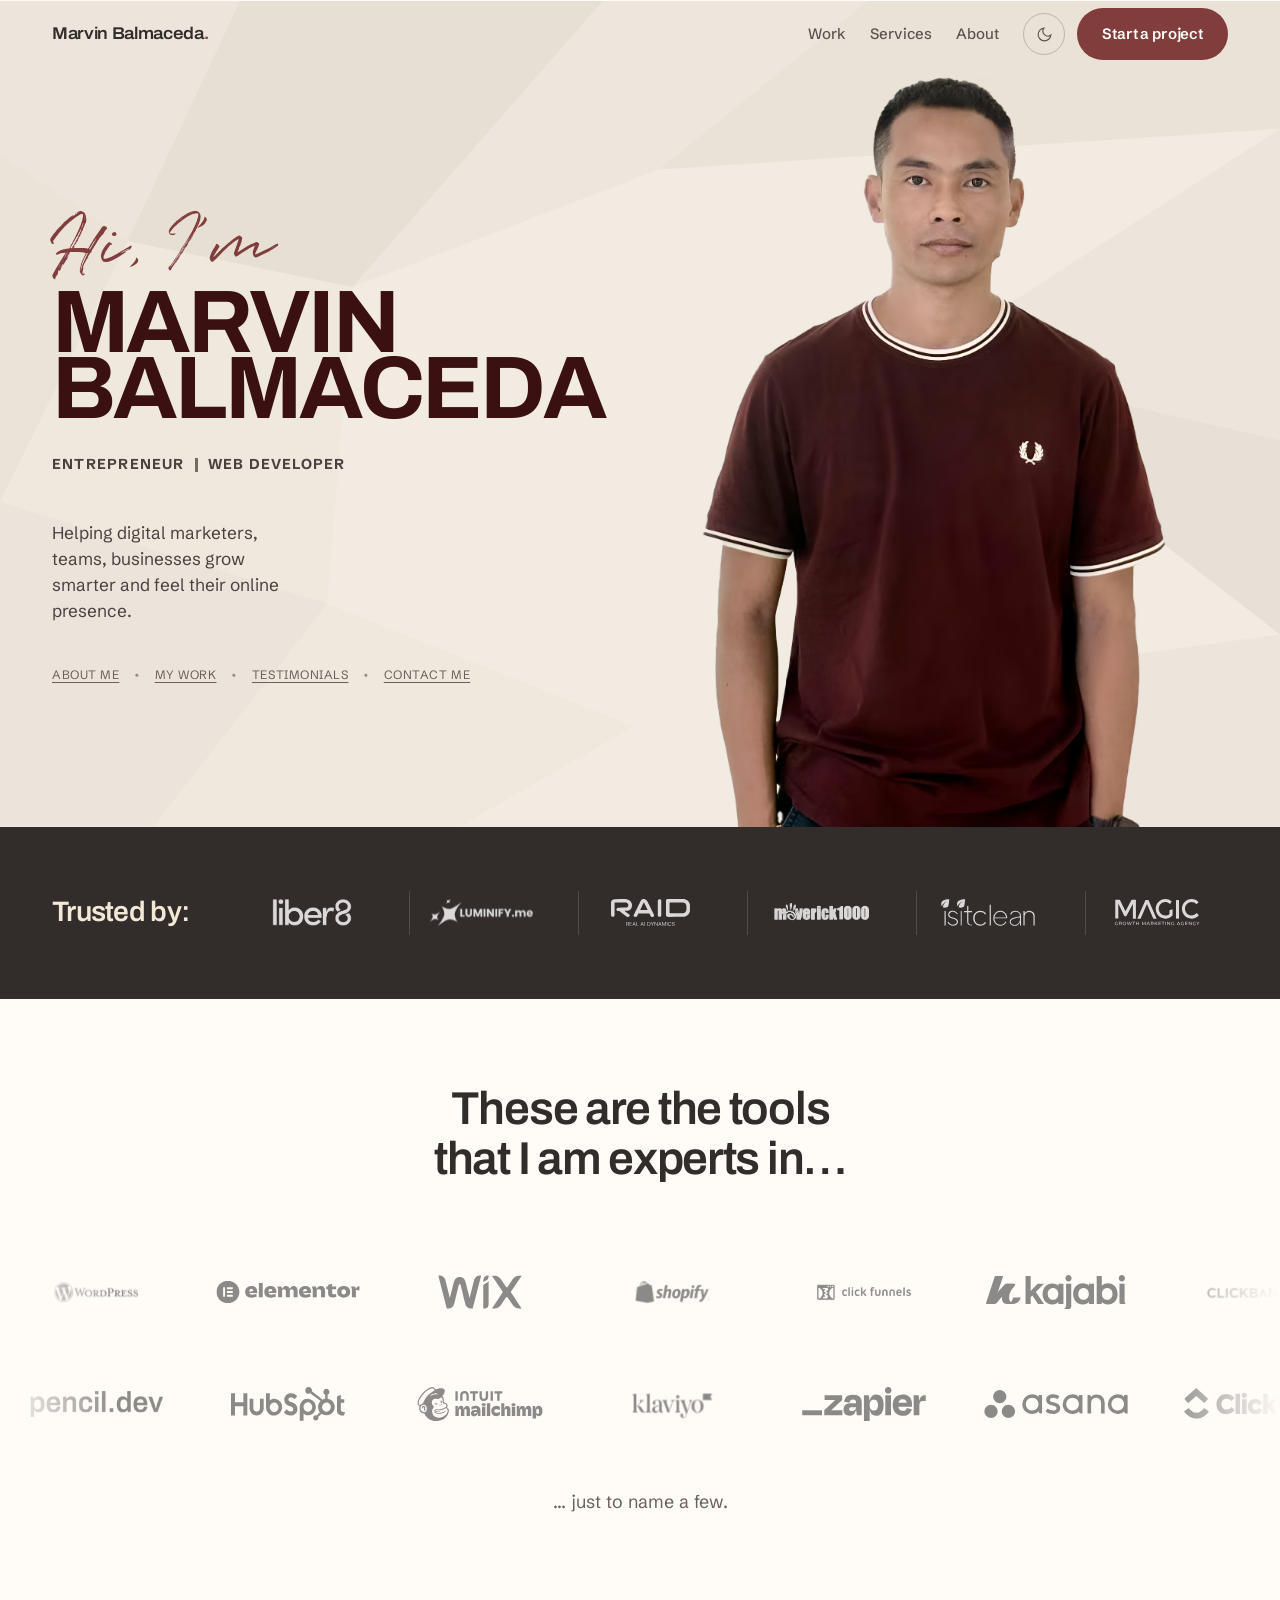
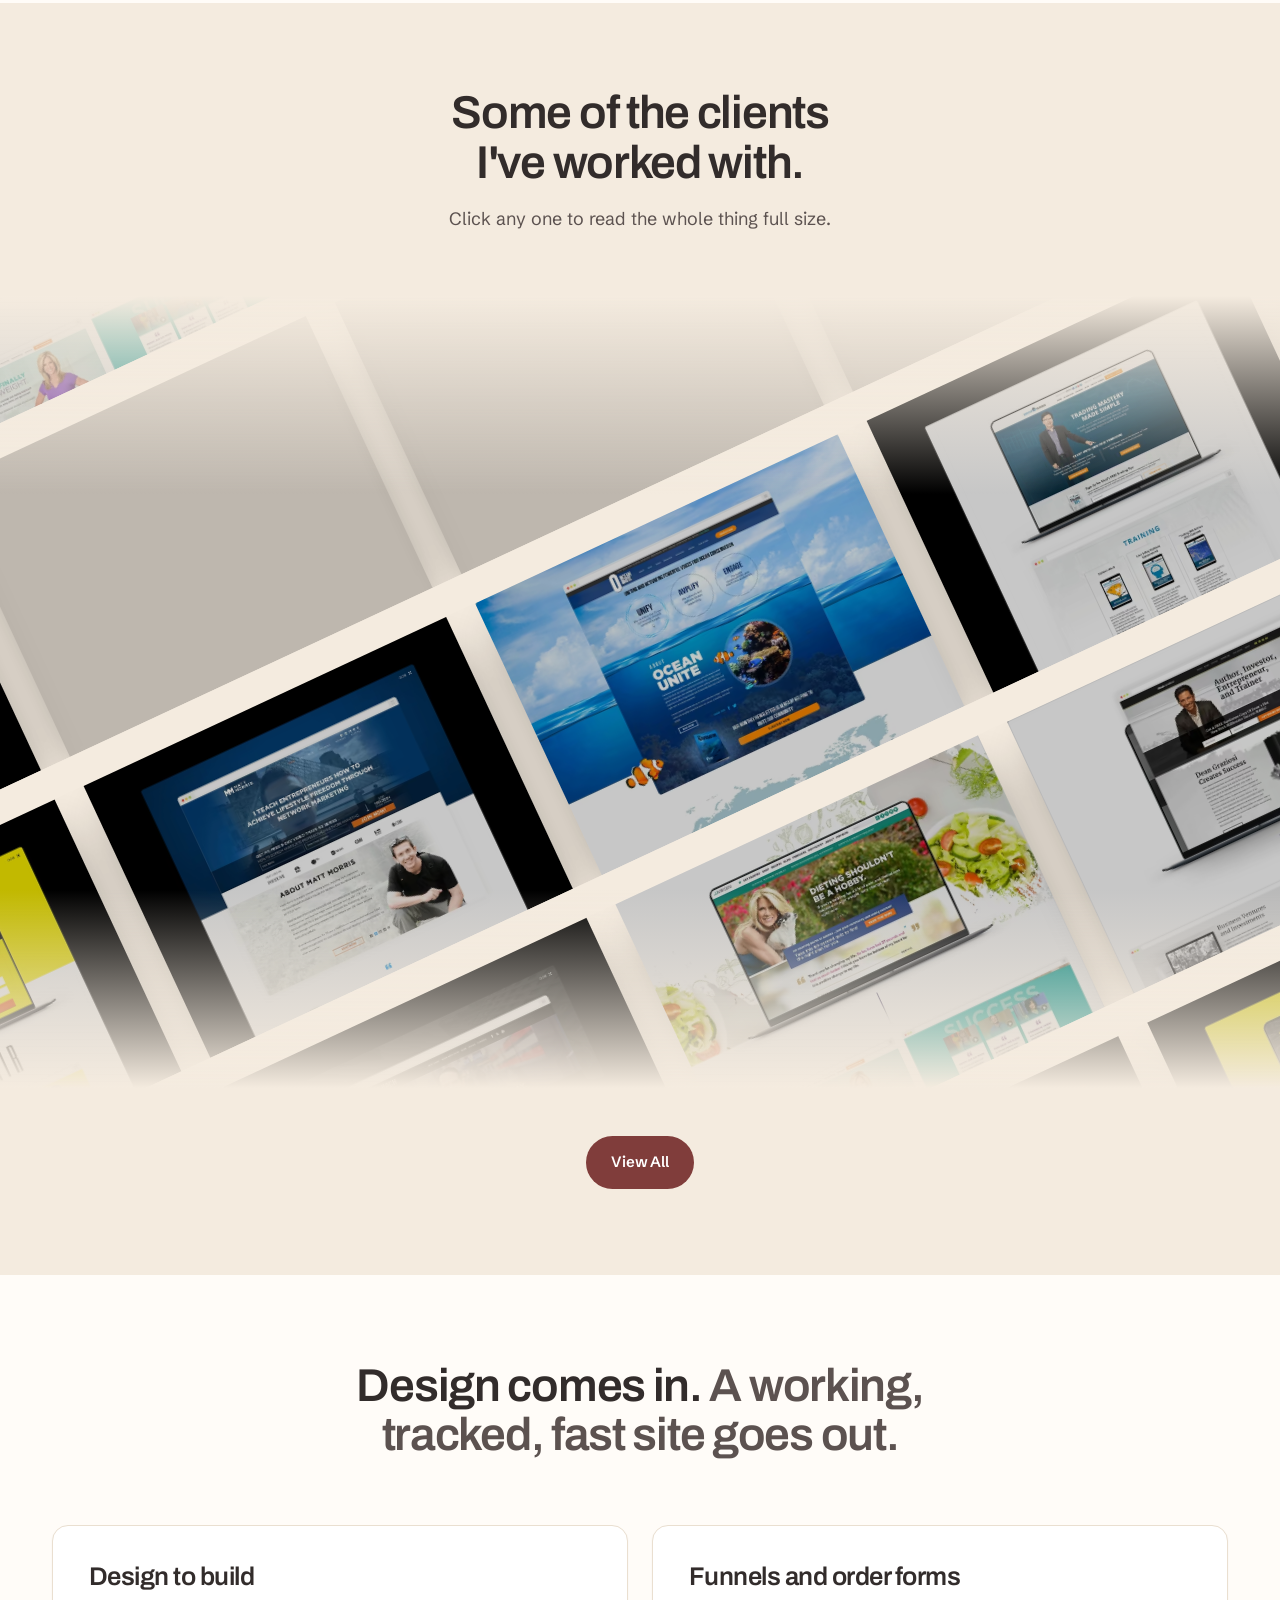
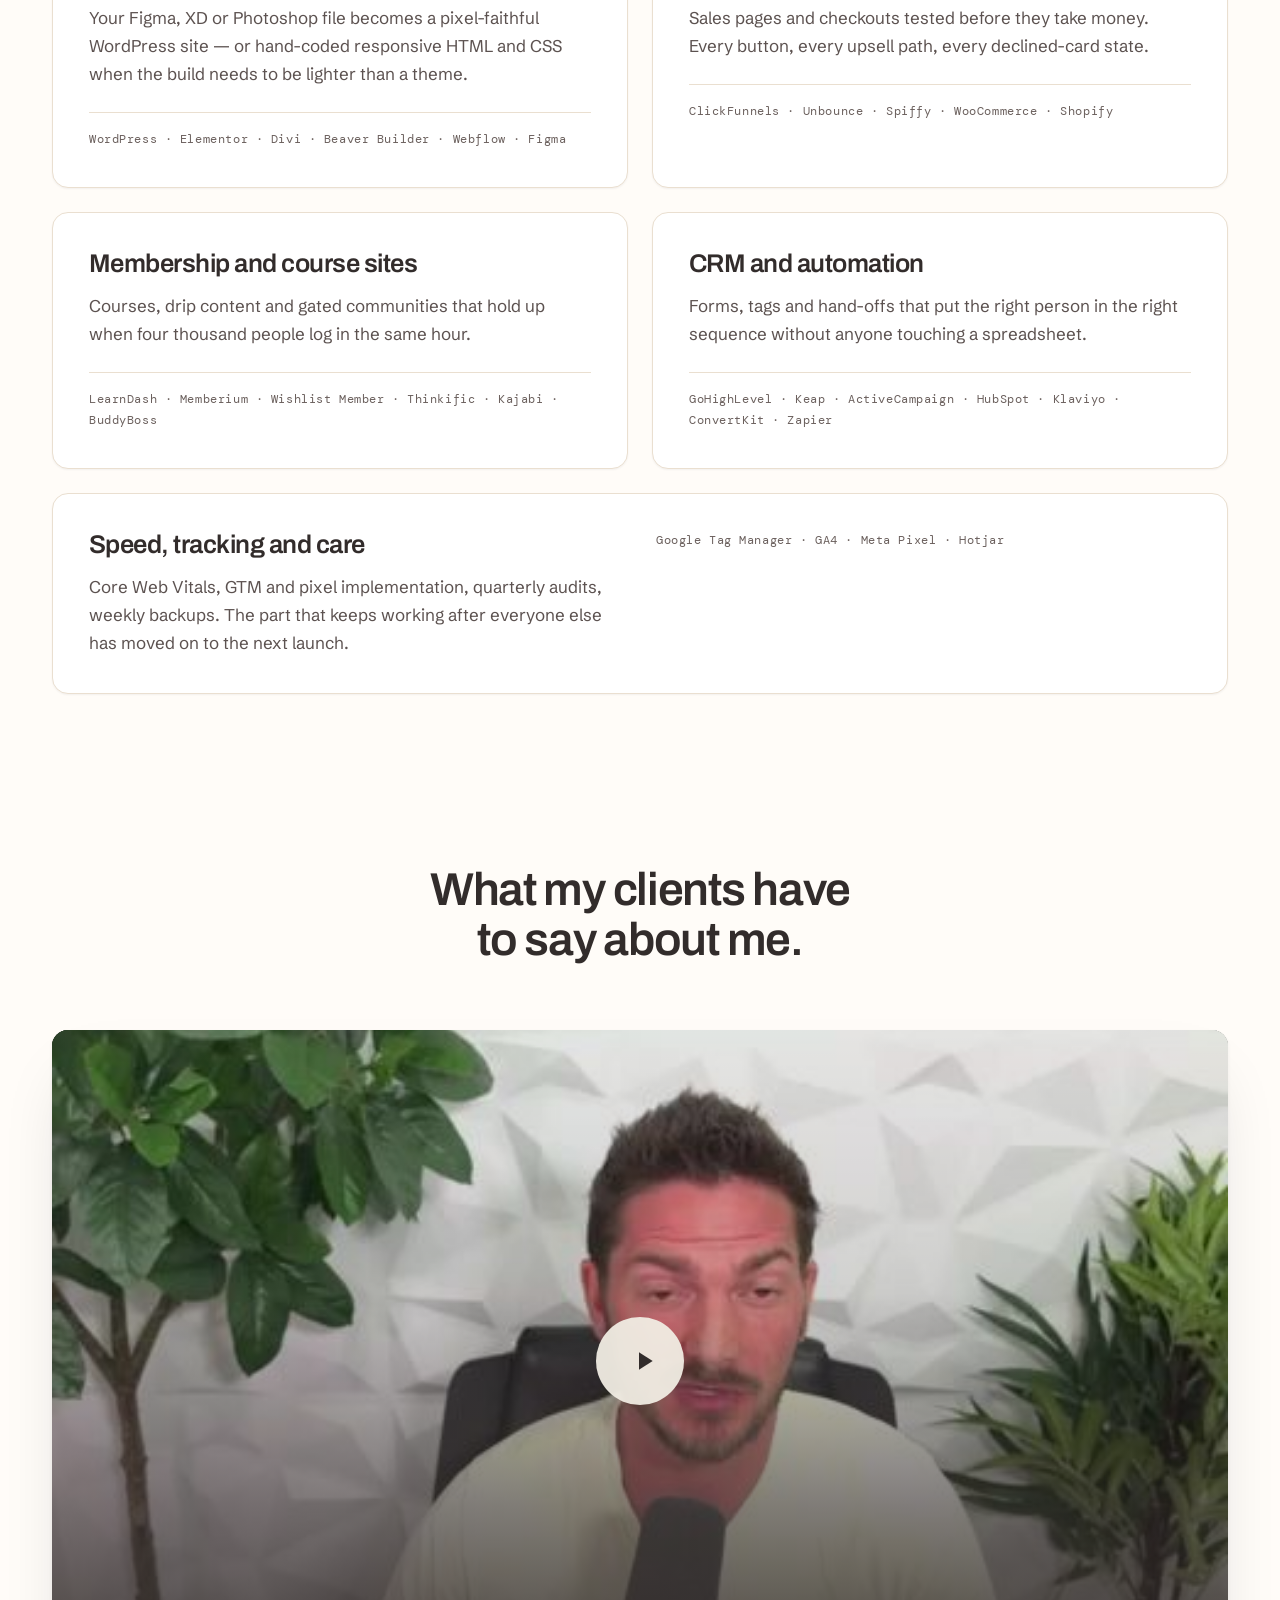
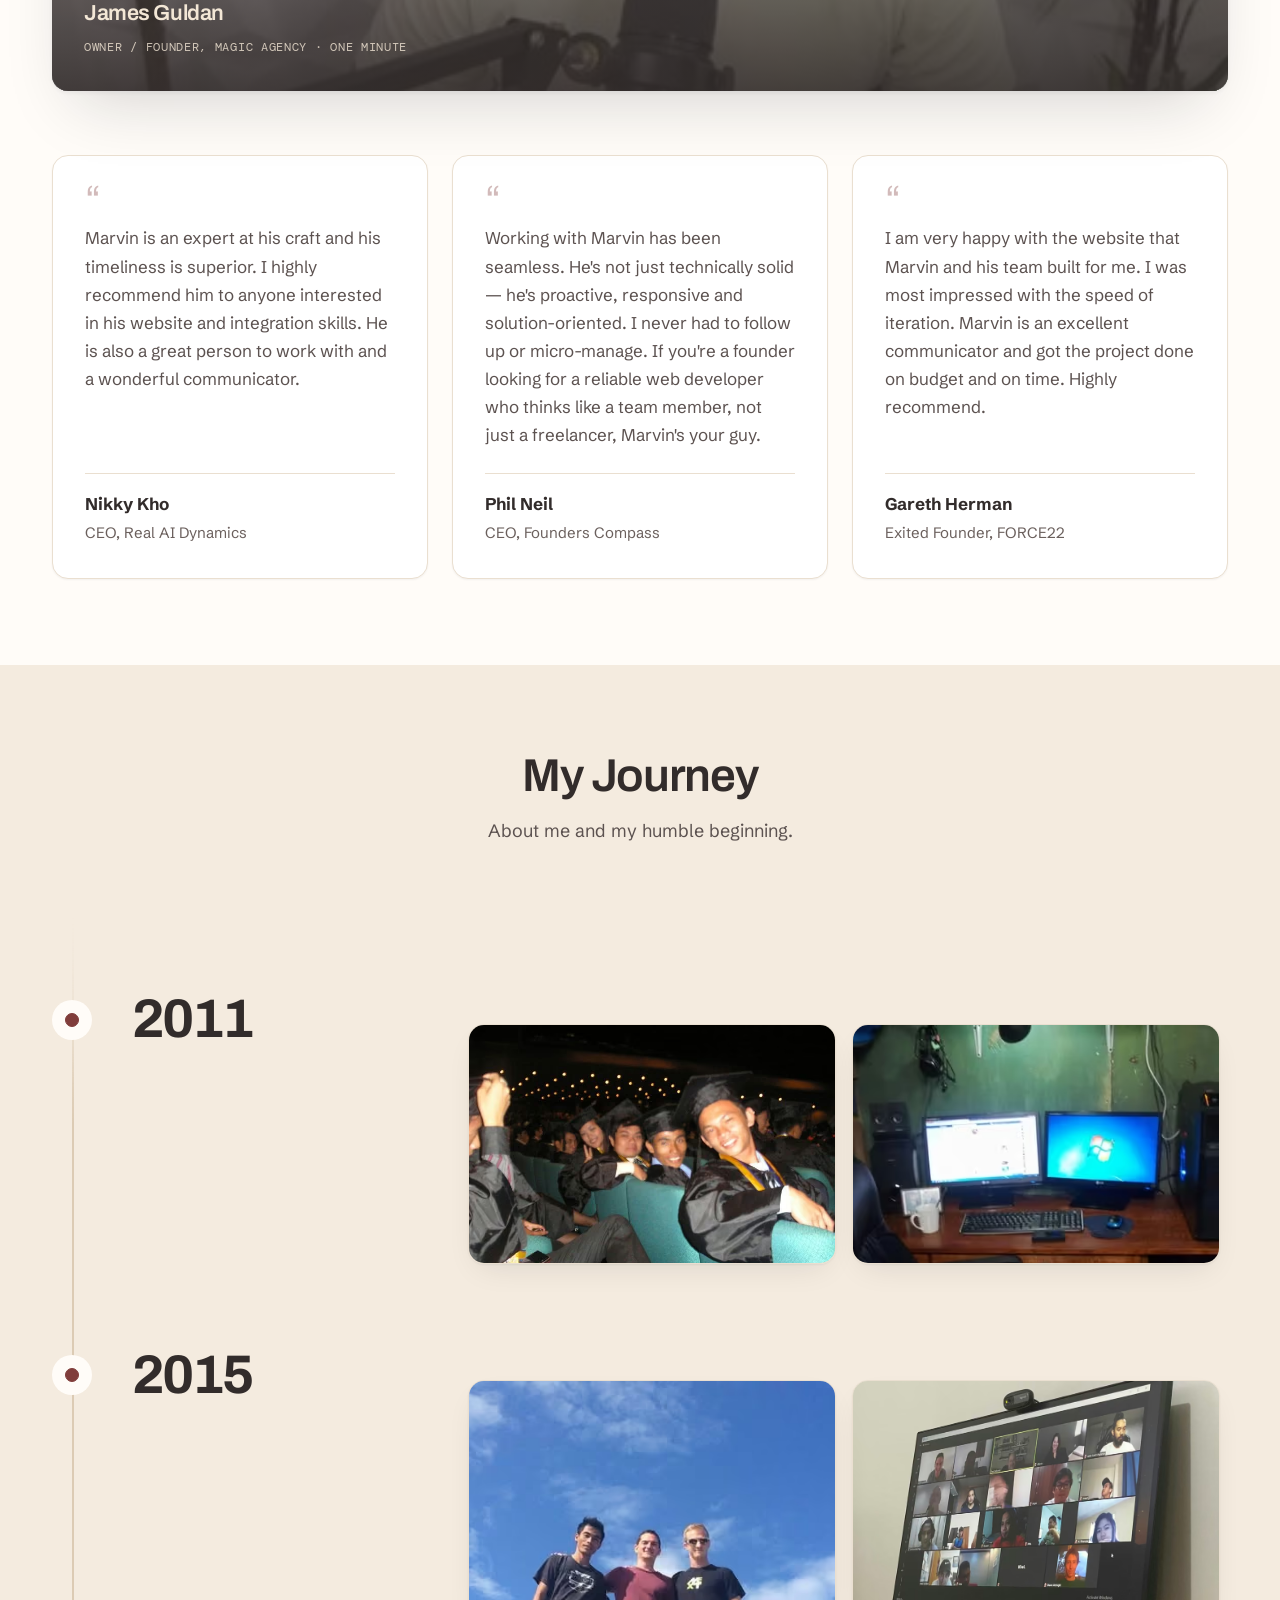
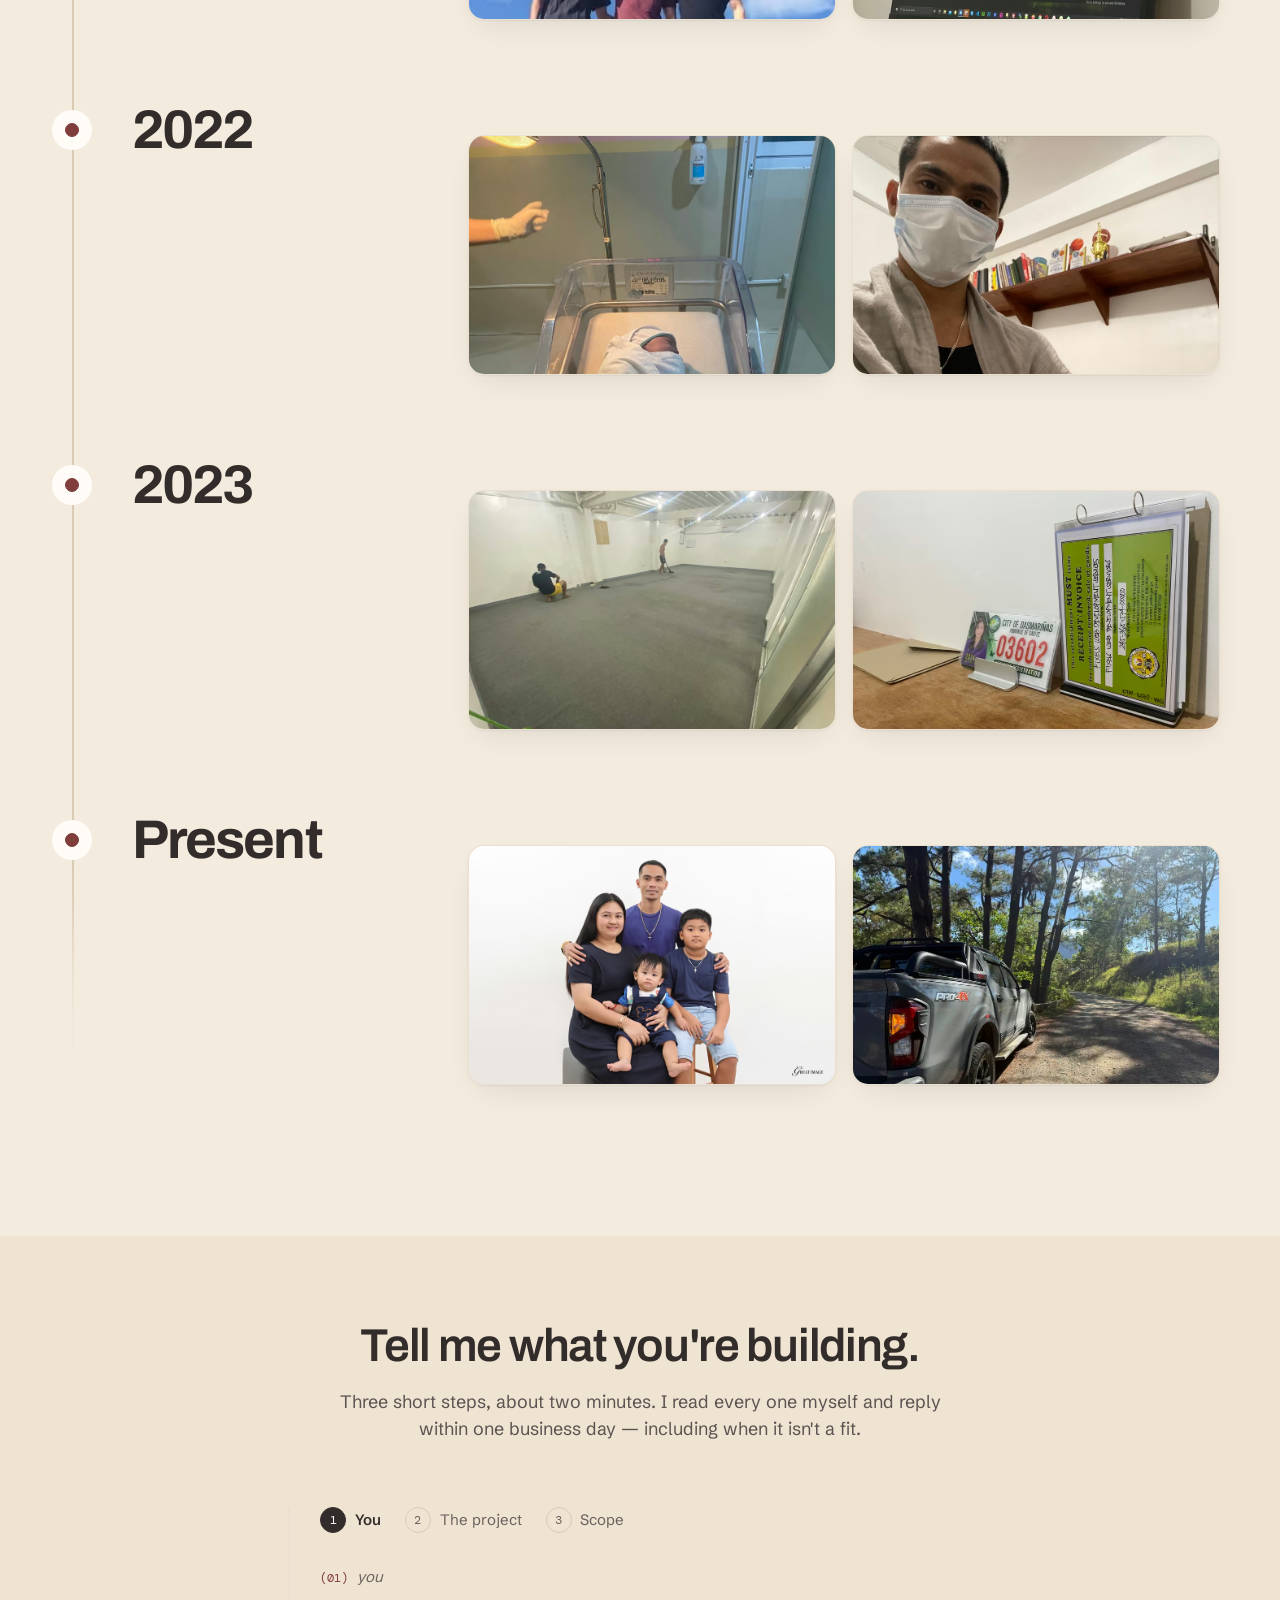
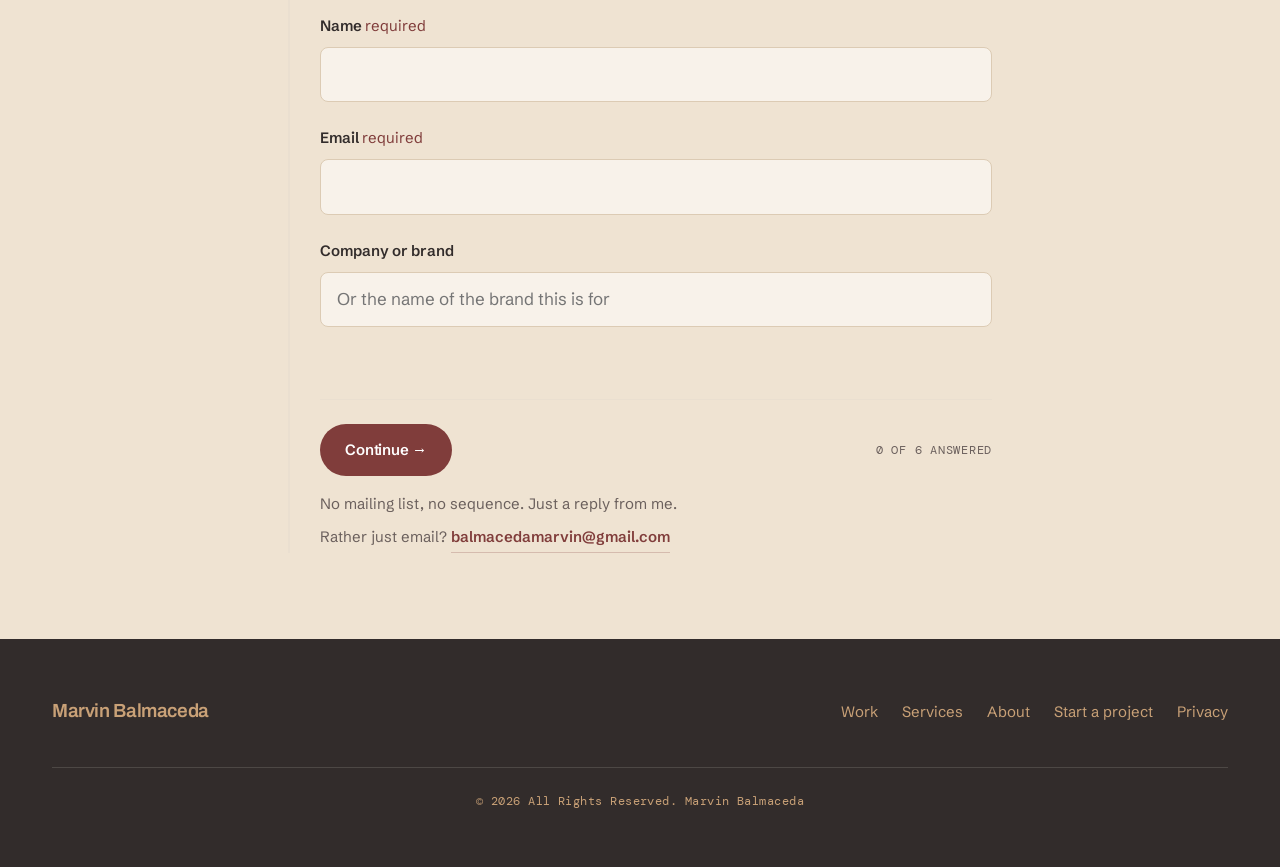
==== commit 270e47d2: "September 19 2026" ====
--- a/index.html
+++ b/index.html
@@ -271,7 +271,7 @@
       <div class="wrap" style="padding-top: var(--section-y)">
         <div class="section-head section-head--mid reveal">
           <h2>Some of the clients I've worked with.</h2>
-          <p class="lede">Twenty-four builds drifting past. Click any one to read the whole thing full size.</p>
+          <p class="lede">Click any one to read the whole thing full size.</p>
         </div>
       </div>
 
@@ -1396,7 +1396,6 @@
       <div class="wrap">
         <div class="section-head section-head--mid reveal">
           <h2>Design comes in. <span class="dim">A working, tracked, fast site goes out.</span></h2>
-          <p class="lede">Five things, done properly. Most projects are one or two of them.</p>
         </div>
 
         <div class="services">
@@ -1503,23 +1502,30 @@
       <!--TIMELINE-->
 <div class="wrap">
         <div class="section-head section-head--mid reveal">
-          <h2>Fifteen years, one trade.</h2>
-          <p class="lede">From a first WordPress theme to launch weeks for brands you already know.</p>
+          <h2>My Journey</h2>
+           <p class="lede">About me and my humble beginning.</p>
         </div>
       </div>
 
-      <!-- PLACEHOLDER COPY — the years and prose are dummy text pending the real
-           milestones. Structure, imagery and behaviour are final. -->
       <div class="tline" id="timeline">
 
         <article class="tline__item">
           <div class="tline__side"><span class="tline__dot" aria-hidden="true"></span><h3 class="tline__year">2011</h3></div>
           <div class="tline__body">
             <h3 class="tline__year tline__year--m">2011</h3>
-            <p>Placeholder copy. Built the first client site end to end and learned that shipping is a different skill from building.</p>
             <div class="tline__grid">
-              <img src="img/work/frank-kern.avif" alt="Frank Kern — website built by Marvin Balmaceda" width="760" height="1372" loading="lazy" decoding="async">
-              <img src="img/work/dean-graziosi.avif" alt="Dean Graziosi — website built by Marvin Balmaceda" width="760" height="1250" loading="lazy" decoding="async">
+              <picture>
+                <source srcset="img/journey/2011-1.avif" type="image/avif">
+                <source srcset="img/journey/2011-1.webp" type="image/webp">
+                <img src="img/journey/2011-1.jpg" alt="Marvin Balmaceda, 2011"
+                     width="720" height="539" loading="lazy" decoding="async">
+              </picture>
+              <picture>
+                <source srcset="img/journey/2011-2.avif" type="image/avif">
+                <source srcset="img/journey/2011-2.webp" type="image/webp">
+                <img src="img/journey/2011-2.jpg" alt="Marvin Balmaceda, 2011"
+                     width="414" height="414" loading="lazy" decoding="async">
+              </picture>
             </div>
           </div>
         </article>
@@ -1528,29 +1534,40 @@
           <div class="tline__side"><span class="tline__dot" aria-hidden="true"></span><h3 class="tline__year">2015</h3></div>
           <div class="tline__body">
             <h3 class="tline__year tline__year--m">2015</h3>
-            <p>Placeholder copy. Started taking checkout and upsell work, where a silent failure costs more than the whole build.</p>
-            <ul class="tline__list">
-              <li>Sales pages and order forms</li>
-              <li>Upsell and downsell paths tested end to end</li>
-              <li>Tracking wired to the right events</li>
-            </ul>
             <div class="tline__grid">
-              <img src="img/work/grillmaster.avif" alt="Grillmaster University — website built by Marvin Balmaceda" width="760" height="2337" loading="lazy" decoding="async">
-              <img src="img/work/lifeboost-coffee.avif" alt="Lifeboost Coffee — website built by Marvin Balmaceda" width="760" height="2527" loading="lazy" decoding="async">
+              <picture>
+                <source srcset="img/journey/2015-1.avif" type="image/avif">
+                <source srcset="img/journey/2015-1.webp" type="image/webp">
+                <img src="img/journey/2015-1.jpg" alt="Marvin Balmaceda, 2015"
+                     width="414" height="414" loading="lazy" decoding="async">
+              </picture>
+              <picture>
+                <source srcset="img/journey/2015-3.avif" type="image/avif">
+                <source srcset="img/journey/2015-3.webp" type="image/webp">
+                <img src="img/journey/2015-3.jpg" alt="Marvin Balmaceda, 2015"
+                     width="900" height="675" loading="lazy" decoding="async">
+              </picture>
             </div>
           </div>
         </article>
 
         <article class="tline__item">
-          <div class="tline__side"><span class="tline__dot" aria-hidden="true"></span><h3 class="tline__year">2019</h3></div>
+          <div class="tline__side"><span class="tline__dot" aria-hidden="true"></span><h3 class="tline__year">2022</h3></div>
           <div class="tline__body">
-            <h3 class="tline__year tline__year--m">2019</h3>
-            <p>Placeholder copy. Became the developer marketing leads brought in when a launch date stopped moving — membership portals, course platforms, four thousand simultaneous logins.</p>
+            <h3 class="tline__year tline__year--m">2022</h3>
             <div class="tline__grid">
-              <img src="img/work/dropship-club.avif" alt="The Dropship Club — website built by Marvin Balmaceda" width="760" height="2067" loading="lazy" decoding="async">
-              <img src="img/work/wellorg-series.avif" alt="Well Org Interconnected Series — website built by Marvin Balmaceda" width="760" height="1995" loading="lazy" decoding="async">
-              <img src="img/work/certus-trading.avif" alt="Certus Trading — website built by Marvin Balmaceda" width="760" height="2381" loading="lazy" decoding="async">
-              <img src="img/work/bodyfx.avif" alt="BodyFX — website built by Marvin Balmaceda" width="760" height="1795" loading="lazy" decoding="async">
+              <picture>
+                <source srcset="img/journey/2022-1.avif" type="image/avif">
+                <source srcset="img/journey/2022-1.webp" type="image/webp">
+                <img src="img/journey/2022-1.jpg" alt="Marvin Balmaceda, 2022"
+                     width="900" height="1200" loading="lazy" decoding="async">
+              </picture>
+              <picture>
+                <source srcset="img/journey/2022-2.avif" type="image/avif">
+                <source srcset="img/journey/2022-2.webp" type="image/webp">
+                <img src="img/journey/2022-2.jpg" alt="Marvin Balmaceda, 2022"
+                     width="900" height="900" loading="lazy" decoding="async">
+              </picture>
             </div>
           </div>
         </article>
@@ -1559,33 +1576,46 @@
           <div class="tline__side"><span class="tline__dot" aria-hidden="true"></span><h3 class="tline__year">2023</h3></div>
           <div class="tline__body">
             <h3 class="tline__year tline__year--m">2023</h3>
-            <p>Placeholder copy. CRM and automation work alongside the builds — GoHighLevel, Keap and ActiveCampaign, mapped before anything was wired.</p>
             <div class="tline__grid">
-              <img src="img/work/jj-virgin.avif" alt="JJ Virgin — website built by Marvin Balmaceda" width="760" height="1481" loading="lazy" decoding="async">
-              <img src="img/work/david-bach.avif" alt="David Bach — website built by Marvin Balmaceda" width="760" height="1690" loading="lazy" decoding="async">
+              <picture>
+                <source srcset="img/journey/2023-1.avif" type="image/avif">
+                <source srcset="img/journey/2023-1.webp" type="image/webp">
+                <img src="img/journey/2023-1.jpg" alt="Marvin Balmaceda, 2023"
+                     width="900" height="675" loading="lazy" decoding="async">
+              </picture>
+              <picture>
+                <source srcset="img/journey/2023-2.avif" type="image/avif">
+                <source srcset="img/journey/2023-2.webp" type="image/webp">
+                <img src="img/journey/2023-2.jpg" alt="Marvin Balmaceda, 2023"
+                     width="900" height="675" loading="lazy" decoding="async">
+              </picture>
             </div>
           </div>
         </article>
 
         <article class="tline__item">
-          <div class="tline__side"><span class="tline__dot" aria-hidden="true"></span><h3 class="tline__year">Today</h3></div>
+          <div class="tline__side"><span class="tline__dot" aria-hidden="true"></span><h3 class="tline__year">Present</h3></div>
           <div class="tline__body">
-            <h3 class="tline__year tline__year--m">Today</h3>
-            <p>Placeholder copy. Seventy-nine client brands later — still one developer, still in the build, still telling you when a timeline is wrong before we start.</p>
-            <ul class="tline__list">
-              <li>79 client brands since 2014</li>
-              <li>24 builds in the gallery</li>
-              <li>31 platforms already shipped on</li>
-            </ul>
+            <h3 class="tline__year tline__year--m">Present</h3>
             <div class="tline__grid">
-              <img src="img/work/ocean-unite.avif" alt="Ocean Unite — website built by Marvin Balmaceda" width="760" height="1590" loading="lazy" decoding="async">
-              <img src="img/work/revolution-golf.avif" alt="Revolution Golf — website built by Marvin Balmaceda" width="760" height="1914" loading="lazy" decoding="async">
+              <picture>
+                <source srcset="img/journey/2026-1.avif" type="image/avif">
+                <source srcset="img/journey/2026-1.webp" type="image/webp">
+                <img src="img/journey/2026-1.jpg" alt="Marvin Balmaceda, present day"
+                     width="900" height="600" loading="lazy" decoding="async">
+              </picture>
+              <picture>
+                <source srcset="img/journey/2026-2.avif" type="image/avif">
+                <source srcset="img/journey/2026-2.webp" type="image/webp">
+                <img src="img/journey/2026-2.jpg" alt="Marvin Balmaceda, present day"
+                     width="900" height="675" loading="lazy" decoding="async">
+              </picture>
             </div>
           </div>
         </article>
 
-        <!-- The rail. --fill is written by JS from scroll progress; with no JS
-             it simply stays at 0 and the static track remains. -->
+        <!-- The rail. --fill is driven by the scroll-linked CSS animation where
+             supported, and by js/main.js where it is not. -->
         <div class="tline__rail" aria-hidden="true"><span class="tline__fill"></span></div>
       </div>
         <!--/TIMELINE-->
--- a/css/tokens.css
+++ b/css/tokens.css
@@ -112,9 +112,10 @@
   --s6: 1.5rem;  --s8: 2rem;   --s12: 3rem;   --s16: 4rem;
   --s24: 6rem;   --s32: 8rem;  --s40: 10rem;
 
-  --section-y: clamp(5rem, 9vw, 8rem);
-  --gallery-y: clamp(6rem, 11vw, 10rem);  /* the extra air is what makes it read
-                                             as a gallery rather than a grid */
+  --section-y: clamp(3.75rem, 6.75vw, 6rem);   /* eased down from 5/9vw/8 */
+  --gallery-y: clamp(4.5rem, 8.25vw, 7.5rem);  /* eased down from 6/11vw/10; still
+                                                  more air than --section-y, which is
+                                                  what makes it read as a gallery */
   --page-max: 1240px;
   --page-pad: clamp(1.25rem, 4vw, 2rem);
   --measure:  68ch;
--- a/css/sections.css
+++ b/css/sections.css
@@ -562,7 +562,7 @@
 .tline__item {
   display: flex;
   justify-content: flex-start;
-  padding-top: clamp(3rem, 9vw, 9rem);
+  padding-top: clamp(2.5rem, 6.5vw, 6.5rem);   /* eased down from 3/9vw/9 */
 }
 @media (min-width: 800px) { .tline__item { gap: var(--s12); } }
 
